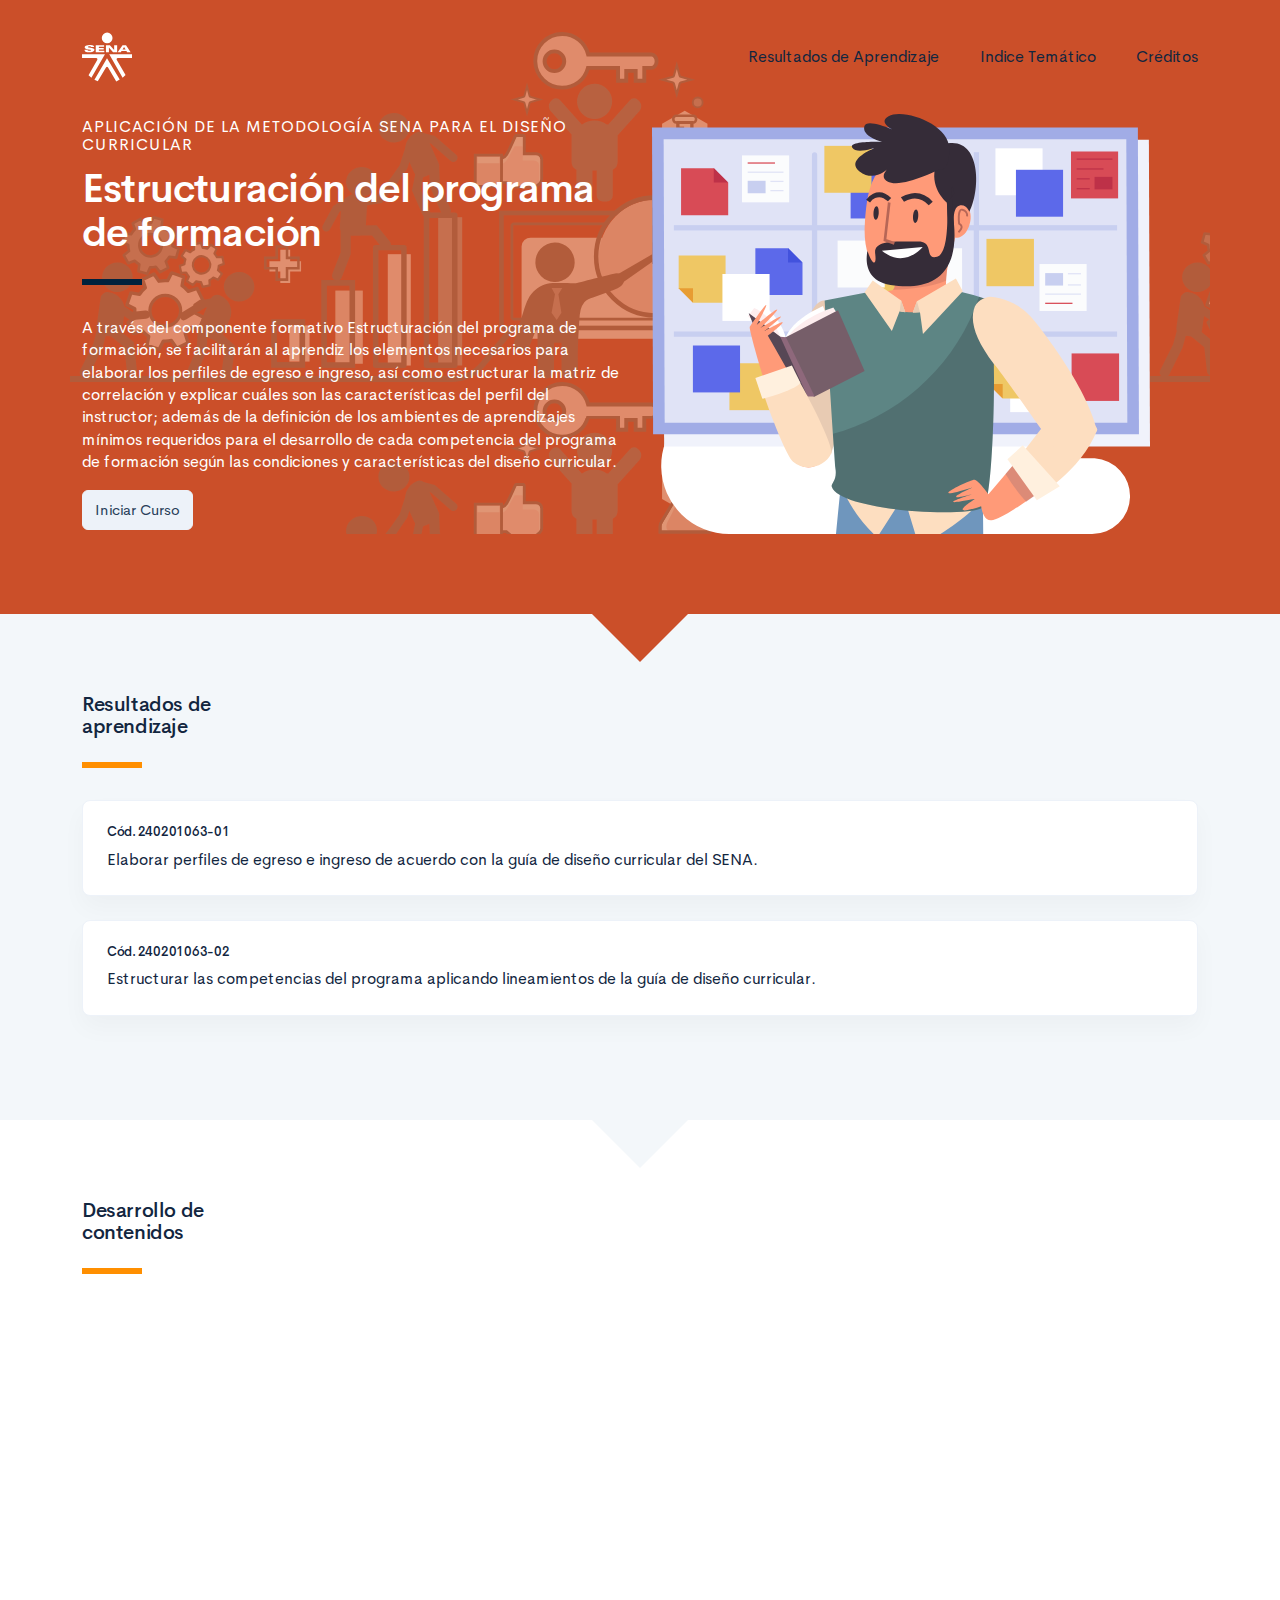
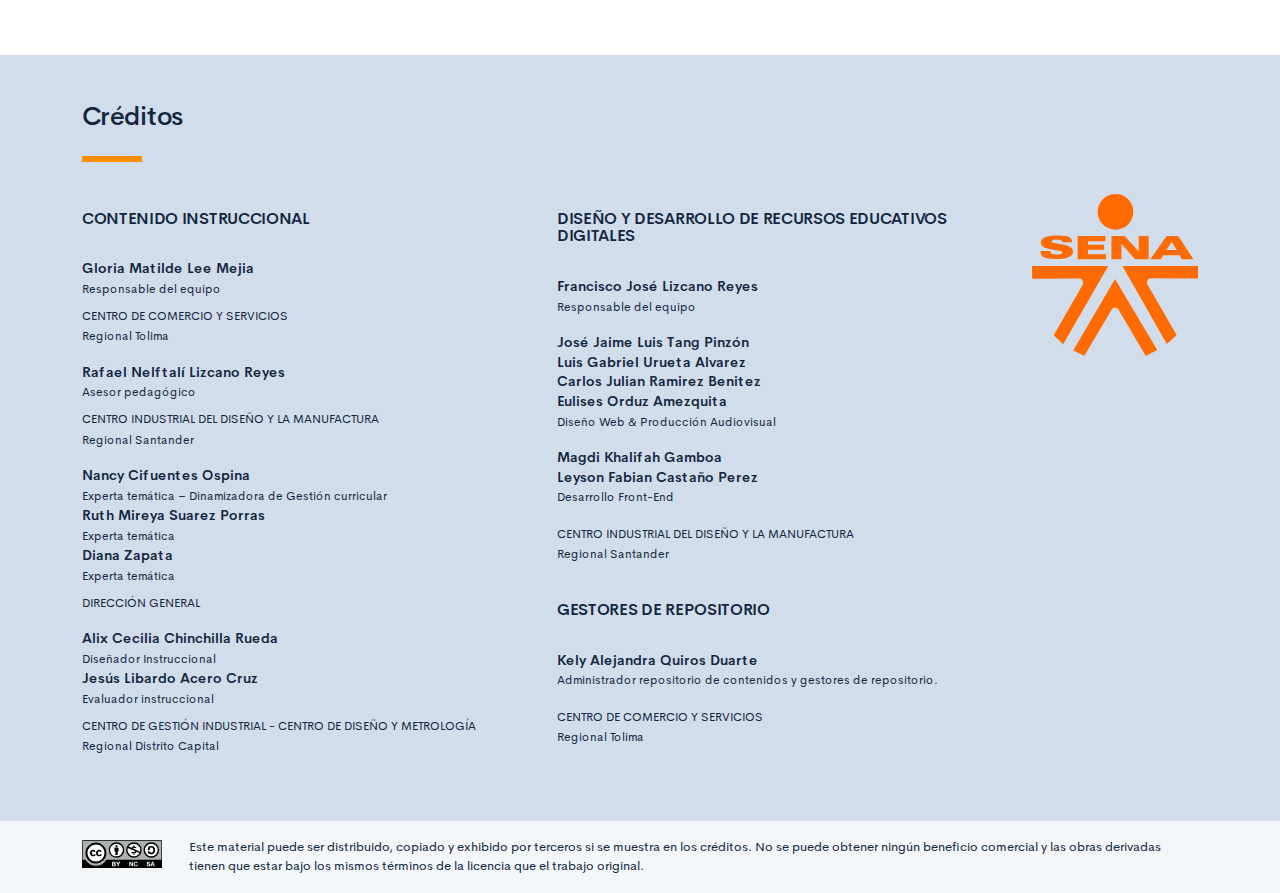
==== public/index.html @ 8bc4af2d "Carga de contenido" ====
<!DOCTYPE html>
<html lang="es">
    <head>
        <meta charset="UTF-8">
        <meta name="viewport" content="width=device-width, user-scalable=no, initial-scale=1.0, maximum-scale=1.0, minimum-scale=1.0">
        <title>Estructuración del programa de formación</title>
        <meta meta name="description" content="A través del componente formativo Estructuración del programa de formación, se facilitarán al aprendiz los elementos necesarios para elaborar los perfiles de egreso e ingreso, así como estructurar la matriz de correlación y explicar cuáles son las características del perfil del instructor; además de la definición de  los ambientes de aprendizajes mínimos requeridos para el desarrollo de cada competencia del programa de formación según las condiciones y características del diseño curricular.">
        <link rel="icon" type="image/svg+xml" href="assets/images/logos/senaLogo.svg">
        <link rel="stylesheet" href="assets/fonts/feather/feather.css">
        <link rel="stylesheet" href="assets/fonts/fontawesome/css/font-awesome.css">
        <link href="assets/css/fancybox.css" rel="stylesheet">
        <link href="assets/css/animate.css" rel="stylesheet">
        <link rel="stylesheet" href="assets/css/main.css">
    </head>
    <body class="page-header-textura theme-dark" id="page-home">
        <header class="curso-presentacion page-header" id="CursoPresentacion">
            <div class="container">
                <div class="curso-topbar"><a class="curso-topbar__logo"><svg xmlns="http://www.w3.org/2000/svg" width="168.273" height="164.177" viewBox="0 0 168.273 164.177">
                            <path id="SENA_LOGO" data-name="SENA LOGO" d="M85.349,1a18.09,18.09,0,1,0,18.09,18.09h0A18.1,18.1,0,0,0,85.349,1ZM25.617,42.983a33.722,33.722,0,0,0-9.386,1.024,11.156,11.156,0,0,0-5.12,2.56A5.346,5.346,0,0,0,10.086,52.2c.683,1.707,2.56,2.9,4.608,3.584,4.437,1.536,9.386,1.877,13.994,2.731a5.1,5.1,0,0,1,2.389,1.024,1.369,1.369,0,0,1-.683,2.048,9.146,9.146,0,0,1-5.291.683A8.354,8.354,0,0,1,20.5,61.244a1.962,1.962,0,0,1-.853-2.389H9.233A7.663,7.663,0,0,0,10.6,63.463a7.59,7.59,0,0,0,4.267,2.389A28.541,28.541,0,0,0,23.4,66.876,52.426,52.426,0,0,0,35,66.023a11.043,11.043,0,0,0,5.8-2.9,5.358,5.358,0,0,0-1.365-8.533,21.267,21.267,0,0,0-5.8-2.048c-3.072-.683-5.973-1.024-9.045-1.536a9.114,9.114,0,0,1-3.072-.853,1.226,1.226,0,0,1,0-2.219,9.369,9.369,0,0,1,4.437-.683,10.554,10.554,0,0,1,4.608.853A1.877,1.877,0,0,1,31.59,49.81h9.9a5.669,5.669,0,0,0-1.195-3.584A8.875,8.875,0,0,0,35.515,43.5c-3.584-.341-6.827-.512-9.9-.512Zm21.333.683V67.217H75.792V62.1H57.531V57.489H73.744V52.54H57.531V48.786H75.109v-5.12Zm47.615,0H81.253V67.217H91.322V51.346l13.824,15.872h13.824V43.666H108.9v15.7Zm42.495,0L120.676,67.217h10.581l2.56-4.267H150.2l2.389,4.267h11.776l-15.53-23.551ZM142.35,49.3l5.12,8.533h-10.41ZM.7,74.044l.171,12.8L49,86.673c2.389.512,3.925,2.048,3.413,5.8l-29.7,51.711,9.557,9.045L78.01,74.044Zm91.646,0L137.4,152.89l9.9-8.874L117.433,92.3c-.512-3.584.853-5.291,3.413-5.8l48.127.171V74.044ZM84.837,87.185,42.512,159.546l11.264,5.461,28.159-47.615a4.283,4.283,0,0,1,2.9-1.195,4.681,4.681,0,0,1,3.072,1.195l28.159,47.786,11.605-5.973Z" transform="translate(-0.7 -1)" fill="#ffffff" />
                        </svg>
                    </a><a class="curso-topbar__menubar collapsed btn-menu-responsive" data-toggle="collapse" href="#curso-topbar__nav" aria-expanded="false"><span></span><span></span><span></span></a>
                    <nav class="curso-topbar__nav collapse show" id="curso-topbar__nav">
                        <ul class="curso-topbar__list">
                            <li class="curso-topbar__item"><a class="curso-topbar__link" href="#ResultadosAprendizaje"><span>Resultados de Aprendizaje</span></a></li>
                            <li class="curso-topbar__item"><a class="curso-topbar__link" href="#IndiceTematico"><span>Indice Temático</span></a></li>
                            <li class="curso-topbar__item"><a class="curso-topbar__link" href="#Creditos"><span>Créditos</span></a></li>
                        </ul>
                    </nav>
                </div>
                <div class="curso-portada">
                    <div class="row align-items-center">
                        <div class="col-12 col-lg-6">
                            <h3 class="curso-subtitulo">APLICACIÓN DE LA METODOLOGÍA SENA PARA EL DISEÑO CURRICULAR</h3>
                            <h1 class="curso-titulo">Estructuración del programa de formación</h1>
                            <div class="brand-line-primary brand-line-primary--black"></div>
                            <p class="curso-descripcion">A través del componente formativo Estructuración del programa de formación, se facilitarán al aprendiz los elementos necesarios para elaborar los perfiles de egreso e ingreso, así como estructurar la matriz de correlación y explicar cuáles son las características del perfil del instructor; además de la definición de los ambientes de aprendizajes mínimos requeridos para el desarrollo de cada competencia del programa de formación según las condiciones y características del diseño curricular.</p><a class="curso-btn-iniciar btn btn-light" href="main.html"><span>Iniciar Curso</span></a>
                        </div>
                        <div class="col-12 col-lg-6">
                            <div class="d-none d-lg-block"><img src="assets/images/header/header_media.svg"></div>
                        </div>
                    </div>
                </div>
            </div>
        </header>
        <section class="curso-resultados section bg-base-light" id="ResultadosAprendizaje">
            <div class="container">
                <h2> Resultados de <br>aprendizaje</h2>
                <div class="brand-line-primary"></div>
                <div class="card resultado-item">
                    <div class="card-body">
                        <h5>Cód. 240201063-01</h5>
                        <p class="mb-0">Elaborar perfiles de egreso e ingreso de acuerdo con la guía de diseño curricular del SENA.</p>
                    </div>
                </div>
                <div class="card resultado-item">
                    <div class="card-body">
                        <h5>Cód. 240201063-02</h5>
                        <p class="mb-0">Estructurar las competencias del programa aplicando lineamientos de la guía de diseño curricular.</p>
                    </div>
                </div>
            </div>
        </section>
        <section class="curso-indice-tematico section" id="IndiceTematico">
            <div class="container">
                <h2>Desarrollo de <br>contenidos</h2>
                <div class="brand-line-primary"></div>
                <div class="row justify-content-center">
                    <div class="col-12 col-sm-10">
                        <div class="card wow flipInX" data-wow-delay=".4s">
                            <div class="card-body">
                                <ul class="list-group list-group-flush list my-n3 nav-temas">
                                    <li class="list-group-item nav-tema-item">
                                        <div class="row align-items-center">
                                            <div class="col-auto">
                                                <div class="avatar avatar-sm"><span class="nav-tema-item__icon avatar-title font-size-lg bg-secondary-soft rounded-circle text-primary font-weight-bold">1</span></div>
                                            </div>
                                            <div class="col ml-n2"><span class="nav-tema-item__titulo"> <a href="main.html#page/perfiles/">Perfiles</a></span></div>
                                            <div class="col-auto"> <a class="btn btn-light nav-tema-item__btn" href="main.html#page/perfiles/">Ver más</a></div>
                                        </div>
                                    </li>
                                    <li class="list-group-item nav-tema-item">
                                        <div class="row align-items-center">
                                            <div class="col-auto">
                                                <div class="avatar avatar-sm"><span class="nav-tema-item__icon avatar-title font-size-lg bg-secondary-soft rounded-circle text-primary font-weight-bold">2</span></div>
                                            </div>
                                            <div class="col ml-n2"><span class="nav-tema-item__titulo"> <a href="main.html#page/matriz-correlacion/">Matriz de correlación</a></span></div>
                                            <div class="col-auto"> <a class="btn btn-light nav-tema-item__btn" href="main.html#page/matriz-correlacion/">Ver más</a></div>
                                        </div>
                                    </li>
                                    <li class="list-group-item nav-tema-item">
                                        <div class="row align-items-center">
                                            <div class="col-auto">
                                                <div class="avatar avatar-sm"><span class="nav-tema-item__icon avatar-title font-size-lg bg-secondary-soft rounded-circle text-primary font-weight-bold">3</span></div>
                                            </div>
                                            <div class="col ml-n2"><span class="nav-tema-item__titulo"> <a href="main.html#page/perfil-instructor-ambientes/">Perfil del instructor y ambientes de formación</a></span></div>
                                            <div class="col-auto"> <a class="btn btn-light nav-tema-item__btn" href="main.html#page/perfil-instructor-ambientes/">Ver más</a></div>
                                        </div>
                                    </li>
                                </ul>
                            </div>
                        </div>
                    </div>
                </div>
            </div>
        </section>
        <footer class="footer" id="Creditos">
            <div class="container">
                <h1>Créditos </h1>
                <div class="brand-line-primary"></div>
                <div class="row">
                    <div class="col-12 col-md-5">
                        <h3 class="footer-subtitulo">Contenido Instruccional</h3>
                        <p class="footer-texto mb-2"><strong>Gloria Matilde Lee Mejia </strong><br /> <span class="text-small">Responsable del equipo</span></p>
                        <p class="footer-texto"><span class="text-small text-uppercase">Centro de Comercio y Servicios</span><br /><span class="text-small">Regional Tolima</span></p>
                        <p class="footer-texto mb-2"><strong>Rafael Nelftalí Lizcano Reyes</strong><br /> <span class="text-small">Asesor pedagógico<br /></span></p>
                        <p class="footer-texto"><span class="text-small text-uppercase">CENTRO INDUSTRIAL DEL DISEÑO Y LA MANUFACTURA </span><br /><span class="text-small">Regional Santander </span></p>
                        <p class="footer-texto mb-2"><strong>Nancy Cifuentes Ospina</strong><br /> <span class="text-small">Experta temática – Dinamizadora de Gestión curricular<br /></span><strong>Ruth Mireya Suarez Porras</strong><br /><span class="text-small">Experta temática<br /></span><strong>Diana Zapata</strong><br /> <span class="text-small">Experta temática<br /></span></p>
                        <p class="footer-texto"><span class="text-small text-uppercase">Dirección general</span></p>
                        <p class="footer-texto mb-2"><strong>Alix Cecilia Chinchilla Rueda</strong><br /> <span class="text-small">Diseñador Instruccional<br /></span><strong>Jesús Libardo Acero Cruz</strong><br /><span class="text-small">Evaluador instruccional<br /></span></p>
                        <p class="footer-texto"><span class="text-small text-uppercase">Centro de Gestión Industrial - Centro de Diseño y Metrología</span><br /><span class="text-small">Regional Distrito Capital</span></p>
                    </div>
                    <div class="col-12 col-md-5">
                        <h3 class="footer-subtitulo">Diseño y desarrollo de recursos educativos digitales</h3>
                        <p class="footer-texto"><strong>Francisco José Lizcano Reyes </strong><br /> <span class="text-small">Responsable del equipo<br /></span></p>
                        <p class="footer-texto"><strong>José Jaime Luis Tang Pinzón</strong><br />
                            <strong>Luis Gabriel Urueta Alvarez </strong><br />
                            <strong>Carlos Julian Ramirez Benitez</strong><br />
                            <strong>Eulises Orduz Amezquita</strong><br /> <span class="text-small">Diseño Web & Producción Audiovisual<br /></span></p>
                        <p class="footer-texto"><strong>Magdi Khalifah Gamboa</strong><br />
                            <strong>Leyson Fabian Castaño Perez</strong><br /> <span class="text-small">Desarrollo Front-End<br /></span></p>
                        <p class="footer-texto"><span class="text-small text-uppercase">CENTRO INDUSTRIAL DEL DISEÑO Y LA MANUFACTURA </span><br /><span class="text-small">Regional Santander </span></p>
                        <h3 class="footer-subtitulo mt-5">Gestores de repositorio</h3>
                        <p class="footer-texto"><strong>Kely Alejandra Quiros Duarte </strong><br /> <span class="text-small">Administrador repositorio de contenidos y gestores de repositorio.<br /></span></p>
                        <p class="footer-texto"><span class="text-small text-uppercase">Centro de comercio y servicios </span><br /><span class="text-small">Regional Tolima</span></p>
                    </div>
                    <div class="col-12 col-md-2">
                        <div class="d-flex flex-column justify-content-center"><img src="assets/images/logos/senaLogo.svg" /></div>
                    </div>
                </div>
            </div>
        </footer>
        <section id="cc">
            <div class="container">
                <div class="d-flex flex-column flex-sm-row"><span class="pr-3"><i class="icon cc"></i></span><span>Este material puede ser distribuido, copiado y exhibido por terceros si se muestra en los créditos. No se puede obtener ningún beneficio comercial y las obras derivadas tienen que estar bajo los mismos términos de la licencia que el trabajo original.</span></div>
            </div>
        </section>
        <script src="assets/js/vendor.js"></script>
        <script src="assets/js/global.js"> </script>
        <script src="assets/js/pages.js"></script>
    </body>
</html>
---- public/assets/fonts/feather/feather.css ----
@font-face {
  font-family: 'Feather';
  src:
    url('fonts/Feather.ttf?sdxovp') format('truetype'),
    url('fonts/Feather.woff?sdxovp') format('woff'),
    url('fonts/Feather.svg?sdxovp#Feather') format('svg');
  font-weight: normal;
  font-style: normal;
}

.fe {
  /* use !important to prevent issues with browser extensions that change fonts */
  font-family: 'Feather' !important;
  speak: none;
  font-style: normal;
  font-weight: normal;
  font-variant: normal;
  text-transform: none;
  line-height: 1;

  /* Better Font Rendering =========== */
  -webkit-font-smoothing: antialiased;
  -moz-osx-font-smoothing: grayscale;
}

.fe-activity:before {
  content: "\e900";
}
.fe-airplay:before {
  content: "\e901";
}
.fe-alert-circle:before {
  content: "\e902";
}
.fe-alert-octagon:before {
  content: "\e903";
}
.fe-alert-triangle:before {
  content: "\e904";
}
.fe-align-center:before {
  content: "\e905";
}
.fe-align-justify:before {
  content: "\e906";
}
.fe-align-left:before {
  content: "\e907";
}
.fe-align-right:before {
  content: "\e908";
}
.fe-anchor:before {
  content: "\e909";
}
.fe-aperture:before {
  content: "\e90a";
}
.fe-archive:before {
  content: "\e90b";
}
.fe-arrow-down:before {
  content: "\e90c";
}
.fe-arrow-down-circle:before {
  content: "\e90d";
}
.fe-arrow-down-left:before {
  content: "\e90e";
}
.fe-arrow-down-right:before {
  content: "\e90f";
}
.fe-arrow-left:before {
  content: "\e910";
}
.fe-arrow-left-circle:before {
  content: "\e911";
}
.fe-arrow-right:before {
  content: "\e912";
}
.fe-arrow-right-circle:before {
  content: "\e913";
}
.fe-arrow-up:before {
  content: "\e914";
}
.fe-arrow-up-circle:before {
  content: "\e915";
}
.fe-arrow-up-left:before {
  content: "\e916";
}
.fe-arrow-up-right:before {
  content: "\e917";
}
.fe-at-sign:before {
  content: "\e918";
}
.fe-award:before {
  content: "\e919";
}
.fe-bar-chart:before {
  content: "\e91a";
}
.fe-bar-chart-2:before {
  content: "\e91b";
}
.fe-battery:before {
  content: "\e91c";
}
.fe-battery-charging:before {
  content: "\e91d";
}
.fe-bell:before {
  content: "\e91e";
}
.fe-bell-off:before {
  content: "\e91f";
}
.fe-bluetooth:before {
  content: "\e920";
}
.fe-bold:before {
  content: "\e921";
}
.fe-book:before {
  content: "\e922";
}
.fe-book-open:before {
  content: "\e923";
}
.fe-bookmark:before {
  content: "\e924";
}
.fe-box:before {
  content: "\e925";
}
.fe-briefcase:before {
  content: "\e926";
}
.fe-calendar:before {
  content: "\e927";
}
.fe-camera:before {
  content: "\e928";
}
.fe-camera-off:before {
  content: "\e929";
}
.fe-cast:before {
  content: "\e92a";
}
.fe-check:before {
  content: "\e92b";
}
.fe-check-circle:before {
  content: "\e92c";
}
.fe-check-square:before {
  content: "\e92d";
}
.fe-chevron-down:before {
  content: "\e92e";
}
.fe-chevron-left:before {
  content: "\e92f";
}
.fe-chevron-right:before {
  content: "\e930";
}
.fe-chevron-up:before {
  content: "\e931";
}
.fe-chevrons-down:before {
  content: "\e932";
}
.fe-chevrons-left:before {
  content: "\e933";
}
.fe-chevrons-right:before {
  content: "\e934";
}
.fe-chevrons-up:before {
  content: "\e935";
}
.fe-chrome:before {
  content: "\e936";
}
.fe-circle:before {
  content: "\e937";
}
.fe-clipboard:before {
  content: "\e938";
}
.fe-clock:before {
  content: "\e939";
}
.fe-cloud:before {
  content: "\e93a";
}
.fe-cloud-drizzle:before {
  content: "\e93b";
}
.fe-cloud-lightning:before {
  content: "\e93c";
}
.fe-cloud-off:before {
  content: "\e93d";
}
.fe-cloud-rain:before {
  content: "\e93e";
}
.fe-cloud-snow:before {
  content: "\e93f";
}
.fe-code:before {
  content: "\e940";
}
.fe-codepen:before {
  content: "\e941";
}
.fe-command:before {
  content: "\e942";
}
.fe-compass:before {
  content: "\e943";
}
.fe-copy:before {
  content: "\e944";
}
.fe-corner-down-left:before {
  content: "\e945";
}
.fe-corner-down-right:before {
  content: "\e946";
}
.fe-corner-left-down:before {
  content: "\e947";
}
.fe-corner-left-up:before {
  content: "\e948";
}
.fe-corner-right-down:before {
  content: "\e949";
}
.fe-corner-right-up:before {
  content: "\e94a";
}
.fe-corner-up-left:before {
  content: "\e94b";
}
.fe-corner-up-right:before {
  content: "\e94c";
}
.fe-cpu:before {
  content: "\e94d";
}
.fe-credit-card:before {
  content: "\e94e";
}
.fe-crop:before {
  content: "\e94f";
}
.fe-crosshair:before {
  content: "\e950";
}
.fe-database:before {
  content: "\e951";
}
.fe-delete:before {
  content: "\e952";
}
.fe-disc:before {
  content: "\e953";
}
.fe-dollar-sign:before {
  content: "\e954";
}
.fe-download:before {
  content: "\e955";
}
.fe-download-cloud:before {
  content: "\e956";
}
.fe-droplet:before {
  content: "\e957";
}
.fe-edit:before {
  content: "\e958";
}
.fe-edit-2:before {
  content: "\e959";
}
.fe-edit-3:before {
  content: "\e95a";
}
.fe-external-link:before {
  content: "\e95b";
}
.fe-eye:before {
  content: "\e95c";
}
.fe-eye-off:before {
  content: "\e95d";
}
.fe-facebook:before {
  content: "\e95e";
}
.fe-fast-forward:before {
  content: "\e95f";
}
.fe-feather:before {
  content: "\e960";
}
.fe-file:before {
  content: "\e961";
}
.fe-file-minus:before {
  content: "\e962";
}
.fe-file-plus:before {
  content: "\e963";
}
.fe-file-text:before {
  content: "\e964";
}
.fe-film:before {
  content: "\e965";
}
.fe-filter:before {
  content: "\e966";
}
.fe-flag:before {
  content: "\e967";
}
.fe-folder:before {
  content: "\e968";
}
.fe-folder-minus:before {
  content: "\e969";
}
.fe-folder-plus:before {
  content: "\e96a";
}
.fe-gift:before {
  content: "\e96b";
}
.fe-git-branch:before {
  content: "\e96c";
}
.fe-git-commit:before {
  content: "\e96d";
}
.fe-git-merge:before {
  content: "\e96e";
}
.fe-git-pull-request:before {
  content: "\e96f";
}
.fe-github:before {
  content: "\e970";
}
.fe-gitlab:before {
  content: "\e971";
}
.fe-globe:before {
  content: "\e972";
}
.fe-grid:before {
  content: "\e973";
}
.fe-hard-drive:before {
  content: "\e974";
}
.fe-hash:before {
  content: "\e975";
}
.fe-headphones:before {
  content: "\e976";
}
.fe-heart:before {
  content: "\e977";
}
.fe-help-circle:before {
  content: "\e978";
}
.fe-home:before {
  content: "\e979";
}
.fe-image:before {
  content: "\e97a";
}
.fe-inbox:before {
  content: "\e97b";
}
.fe-info:before {
  content: "\e97c";
}
.fe-instagram:before {
  content: "\e97d";
}
.fe-italic:before {
  content: "\e97e";
}
.fe-layers:before {
  content: "\e97f";
}
.fe-layout:before {
  content: "\e980";
}
.fe-life-buoy:before {
  content: "\e981";
}
.fe-link:before {
  content: "\e982";
}
.fe-link-2:before {
  content: "\e983";
}
.fe-linkedin:before {
  content: "\e984";
}
.fe-list:before {
  content: "\e985";
}
.fe-loader:before {
  content: "\e986";
}
.fe-lock:before {
  content: "\e987";
}
.fe-log-in:before {
  content: "\e988";
}
.fe-log-out:before {
  content: "\e989";
}
.fe-mail:before {
  content: "\e98a";
}
.fe-map:before {
  content: "\e98b";
}
.fe-map-pin:before {
  content: "\e98c";
}
.fe-maximize:before {
  content: "\e98d";
}
.fe-maximize-2:before {
  content: "\e98e";
}
.fe-menu:before {
  content: "\e98f";
}
.fe-message-circle:before {
  content: "\e990";
}
.fe-message-square:before {
  content: "\e991";
}
.fe-mic:before {
  content: "\e992";
}
.fe-mic-off:before {
  content: "\e993";
}
.fe-minimize:before {
  content: "\e994";
}
.fe-minimize-2:before {
  content: "\e995";
}
.fe-minus:before {
  content: "\e996";
}
.fe-minus-circle:before {
  content: "\e997";
}
.fe-minus-square:before {
  content: "\e998";
}
.fe-monitor:before {
  content: "\e999";
}
.fe-moon:before {
  content: "\e99a";
}
.fe-more-horizontal:before {
  content: "\e99b";
}
.fe-more-vertical:before {
  content: "\e99c";
}
.fe-move:before {
  content: "\e99d";
}
.fe-music:before {
  content: "\e99e";
}
.fe-navigation:before {
  content: "\e99f";
}
.fe-navigation-2:before {
  content: "\e9a0";
}
.fe-octagon:before {
  content: "\e9a1";
}
.fe-package:before {
  content: "\e9a2";
}
.fe-paperclip:before {
  content: "\e9a3";
}
.fe-pause:before {
  content: "\e9a4";
}
.fe-pause-circle:before {
  content: "\e9a5";
}
.fe-percent:before {
  content: "\e9a6";
}
.fe-phone:before {
  content: "\e9a7";
}
.fe-phone-call:before {
  content: "\e9a8";
}
.fe-phone-forwarded:before {
  content: "\e9a9";
}
.fe-phone-incoming:before {
  content: "\e9aa";
}
.fe-phone-missed:before {
  content: "\e9ab";
}
.fe-phone-off:before {
  content: "\e9ac";
}
.fe-phone-outgoing:before {
  content: "\e9ad";
}
.fe-pie-chart:before {
  content: "\e9ae";
}
.fe-play:before {
  content: "\e9af";
}
.fe-play-circle:before {
  content: "\e9b0";
}
.fe-plus:before {
  content: "\e9b1";
}
.fe-plus-circle:before {
  content: "\e9b2";
}
.fe-plus-square:before {
  content: "\e9b3";
}
.fe-pocket:before {
  content: "\e9b4";
}
.fe-power:before {
  content: "\e9b5";
}
.fe-printer:before {
  content: "\e9b6";
}
.fe-radio:before {
  content: "\e9b7";
}
.fe-refresh-ccw:before {
  content: "\e9b8";
}
.fe-refresh-cw:before {
  content: "\e9b9";
}
.fe-repeat:before {
  content: "\e9ba";
}
.fe-rewind:before {
  content: "\e9bb";
}
.fe-rotate-ccw:before {
  content: "\e9bc";
}
.fe-rotate-cw:before {
  content: "\e9bd";
}
.fe-rss:before {
  content: "\e9be";
}
.fe-save:before {
  content: "\e9bf";
}
.fe-scissors:before {
  content: "\e9c0";
}
.fe-search:before {
  content: "\e9c1";
}
.fe-send:before {
  content: "\e9c2";
}
.fe-server:before {
  content: "\e9c3";
}
.fe-settings:before {
  content: "\e9c4";
}
.fe-share:before {
  content: "\e9c5";
}
.fe-share-2:before {
  content: "\e9c6";
}
.fe-shield:before {
  content: "\e9c7";
}
.fe-shield-off:before {
  content: "\e9c8";
}
.fe-shopping-bag:before {
  content: "\e9c9";
}
.fe-shopping-cart:before {
  content: "\e9ca";
}
.fe-shuffle:before {
  content: "\e9cb";
}
.fe-sidebar:before {
  content: "\e9cc";
}
.fe-skip-back:before {
  content: "\e9cd";
}
.fe-skip-forward:before {
  content: "\e9ce";
}
.fe-slack:before {
  content: "\e9cf";
}
.fe-slash:before {
  content: "\e9d0";
}
.fe-sliders:before {
  content: "\e9d1";
}
.fe-smartphone:before {
  content: "\e9d2";
}
.fe-speaker:before {
  content: "\e9d3";
}
.fe-square:before {
  content: "\e9d4";
}
.fe-star:before {
  content: "\e9d5";
}
.fe-stop-circle:before {
  content: "\e9d6";
}
.fe-sun:before {
  content: "\e9d7";
}
.fe-sunrise:before {
  content: "\e9d8";
}
.fe-sunset:before {
  content: "\e9d9";
}
.fe-tablet:before {
  content: "\e9da";
}
.fe-tag:before {
  content: "\e9db";
}
.fe-target:before {
  content: "\e9dc";
}
.fe-terminal:before {
  content: "\e9dd";
}
.fe-thermometer:before {
  content: "\e9de";
}
.fe-thumbs-down:before {
  content: "\e9df";
}
.fe-thumbs-up:before {
  content: "\e9e0";
}
.fe-toggle-left:before {
  content: "\e9e1";
}
.fe-toggle-right:before {
  content: "\e9e2";
}
.fe-trash:before {
  content: "\e9e3";
}
.fe-trash-2:before {
  content: "\e9e4";
}
.fe-trending-down:before {
  content: "\e9e5";
}
.fe-trending-up:before {
  content: "\e9e6";
}
.fe-triangle:before {
  content: "\e9e7";
}
.fe-truck:before {
  content: "\e9e8";
}
.fe-tv:before {
  content: "\e9e9";
}
.fe-twitter:before {
  content: "\e9ea";
}
.fe-type:before {
  content: "\e9eb";
}
.fe-umbrella:before {
  content: "\e9ec";
}
.fe-underline:before {
  content: "\e9ed";
}
.fe-unlock:before {
  content: "\e9ee";
}
.fe-upload:before {
  content: "\e9ef";
}
.fe-upload-cloud:before {
  content: "\e9f0";
}
.fe-user:before {
  content: "\e9f1";
}
.fe-user-check:before {
  content: "\e9f2";
}
.fe-user-minus:before {
  content: "\e9f3";
}
.fe-user-plus:before {
  content: "\e9f4";
}
.fe-user-x:before {
  content: "\e9f5";
}
.fe-users:before {
  content: "\e9f6";
}
.fe-video:before {
  content: "\e9f7";
}
.fe-video-off:before {
  content: "\e9f8";
}
.fe-voicemail:before {
  content: "\e9f9";
}
.fe-volume:before {
  content: "\e9fa";
}
.fe-volume-1:before {
  content: "\e9fb";
}
.fe-volume-2:before {
  content: "\e9fc";
}
.fe-volume-x:before {
  content: "\e9fd";
}
.fe-watch:before {
  content: "\e9fe";
}
.fe-wifi:before {
  content: "\e9ff";
}
.fe-wifi-off:before {
  content: "\ea00";
}
.fe-wind:before {
  content: "\ea01";
}
.fe-x:before {
  content: "\ea02";
}
.fe-x-circle:before {
  content: "\ea03";
}
.fe-x-square:before {
  content: "\ea04";
}
.fe-youtube:before {
  content: "\ea05";
}
.fe-zap:before {
  content: "\ea06";
}
.fe-zap-off:before {
  content: "\ea07";
}
.fe-zoom-in:before {
  content: "\ea08";
}
.fe-zoom-out:before {
  content: "\ea09";
}
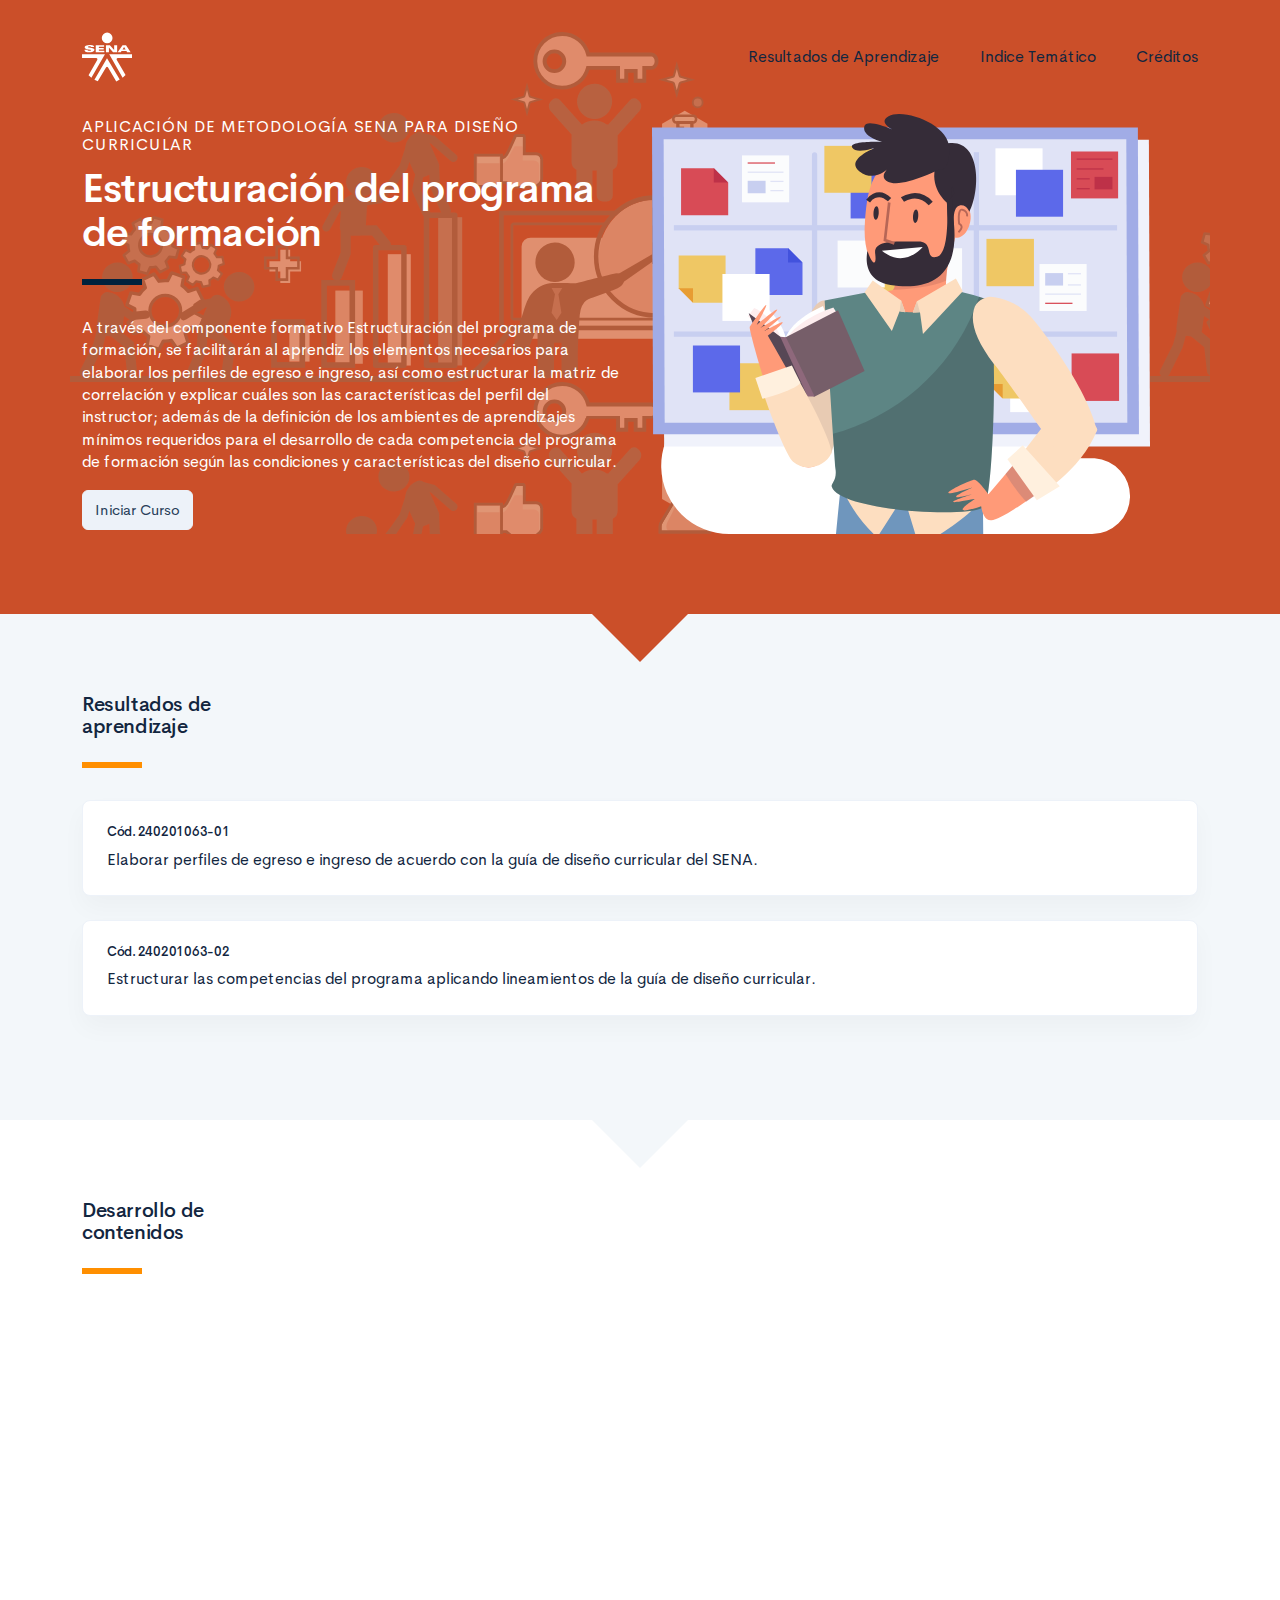
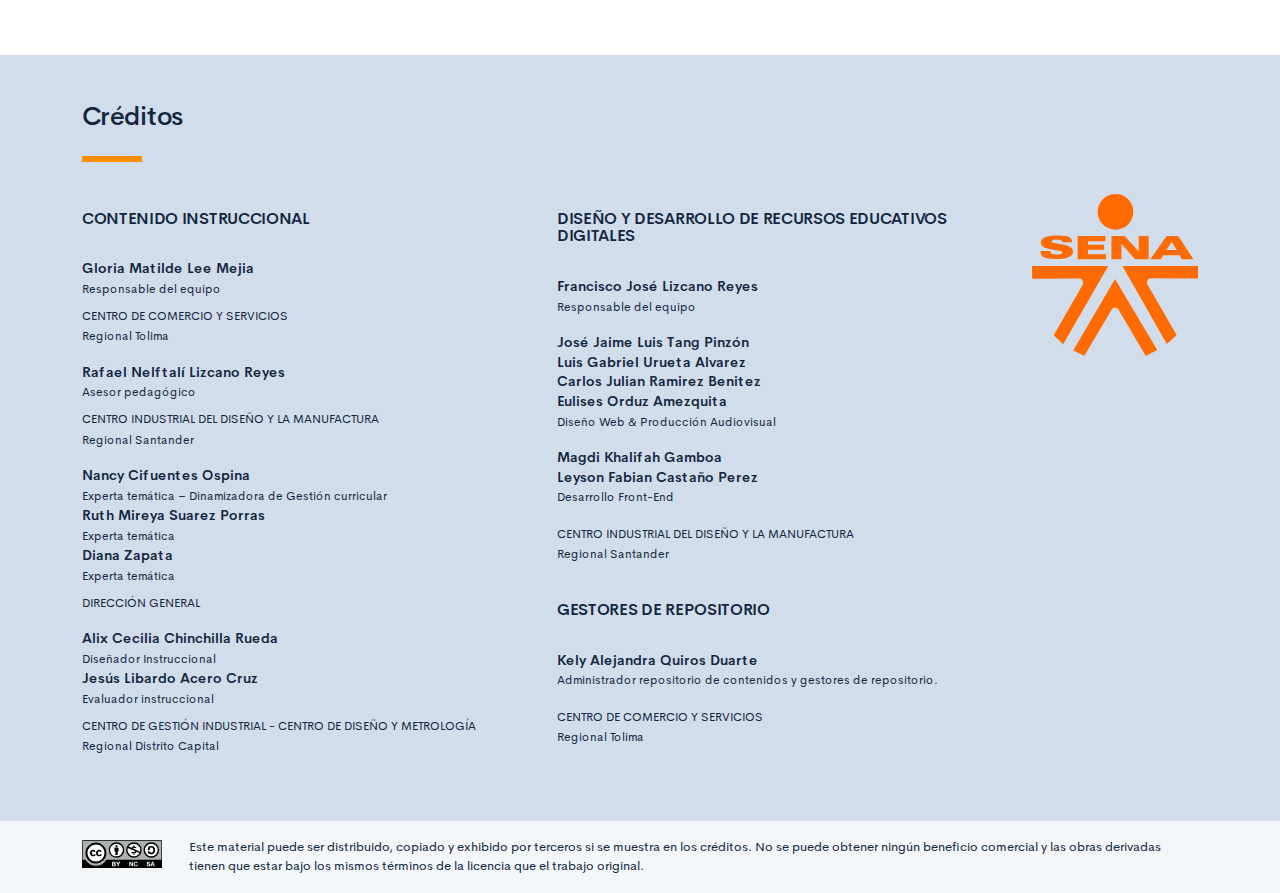
==== commit 1ce17bb7: "Ajuste nombre del programa" ====
--- a/public/index.html
+++ b/public/index.html
@@ -30,7 +30,7 @@
                 <div class="curso-portada">
                     <div class="row align-items-center">
                         <div class="col-12 col-lg-6">
-                            <h3 class="curso-subtitulo">APLICACIÓN DE LA METODOLOGÍA SENA PARA EL DISEÑO CURRICULAR</h3>
+                            <h3 class="curso-subtitulo">APLICACIÓN DE METODOLOGÍA SENA PARA DISEÑO CURRICULAR</h3>
                             <h1 class="curso-titulo">Estructuración del programa de formación</h1>
                             <div class="brand-line-primary brand-line-primary--black"></div>
                             <p class="curso-descripcion">A través del componente formativo Estructuración del programa de formación, se facilitarán al aprendiz los elementos necesarios para elaborar los perfiles de egreso e ingreso, así como estructurar la matriz de correlación y explicar cuáles son las características del perfil del instructor; además de la definición de los ambientes de aprendizajes mínimos requeridos para el desarrollo de cada competencia del programa de formación según las condiciones y características del diseño curricular.</p><a class="curso-btn-iniciar btn btn-light" href="main.html"><span>Iniciar Curso</span></a>
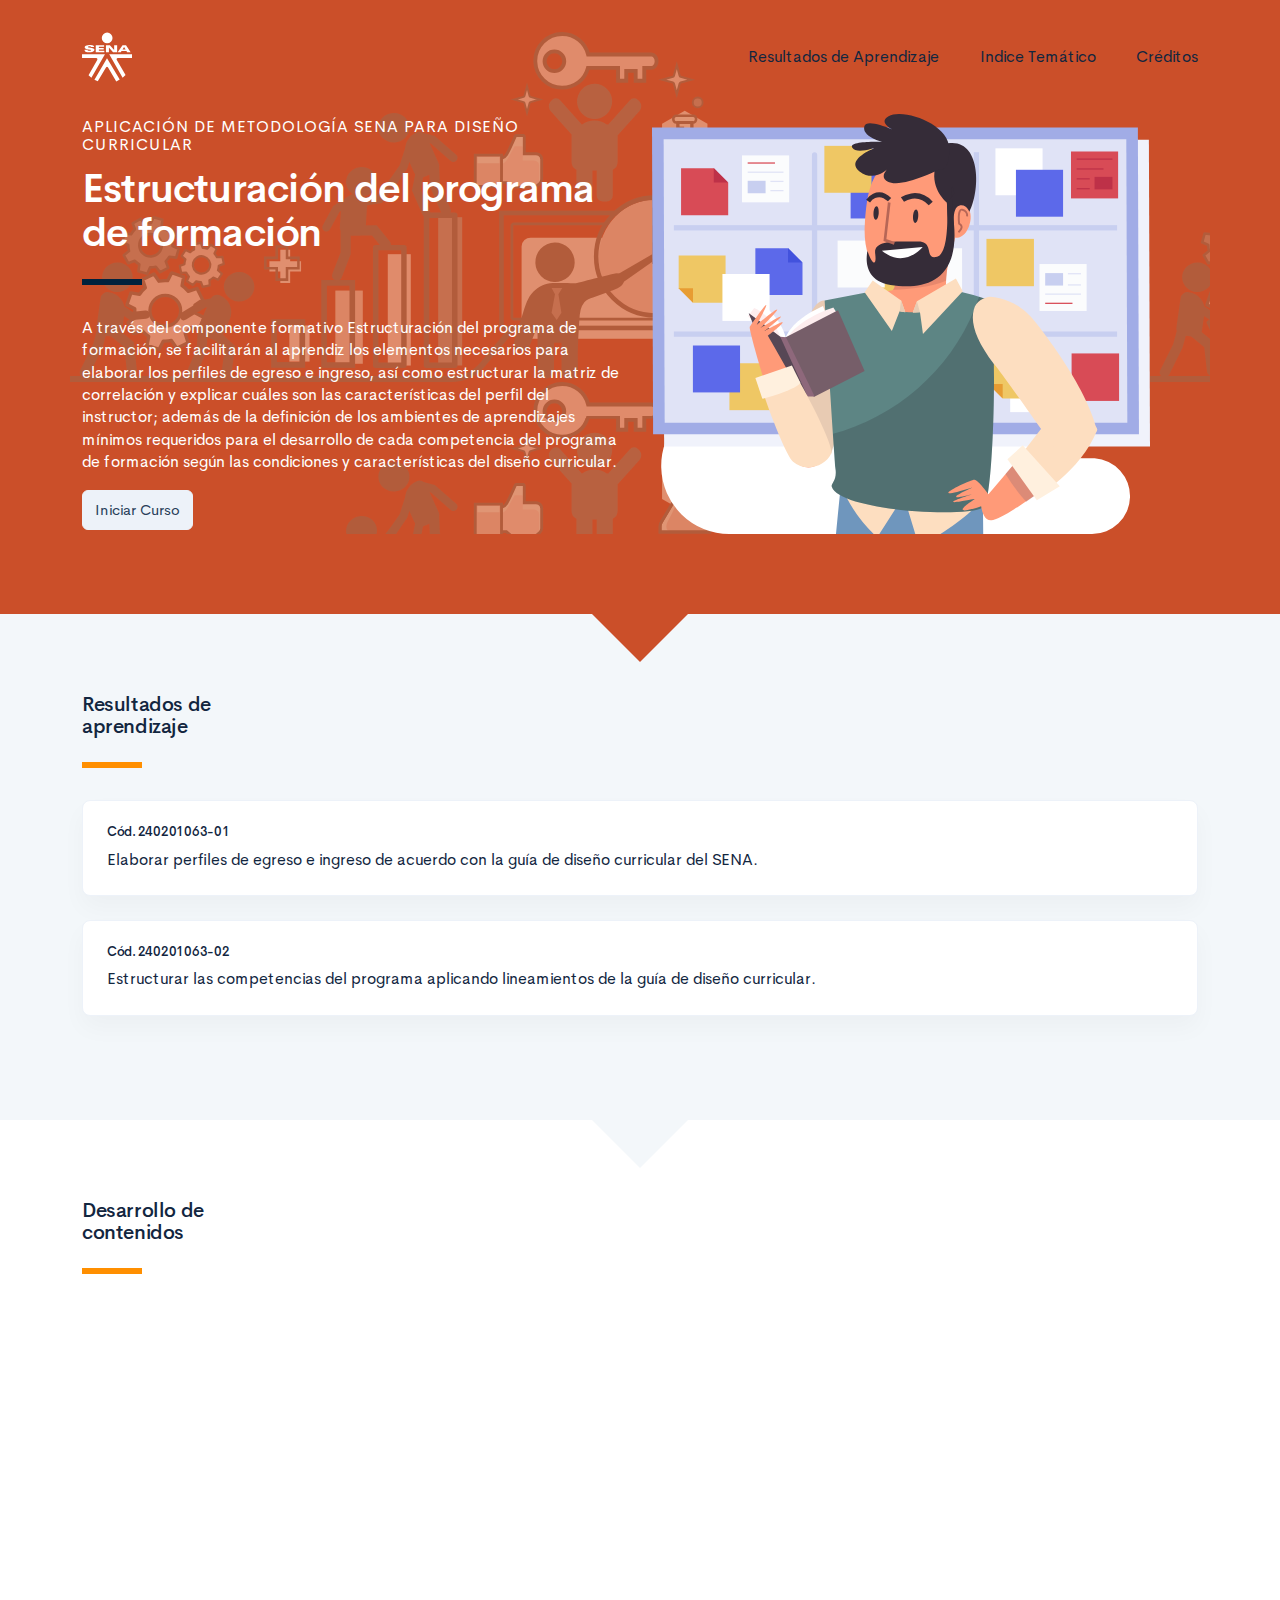
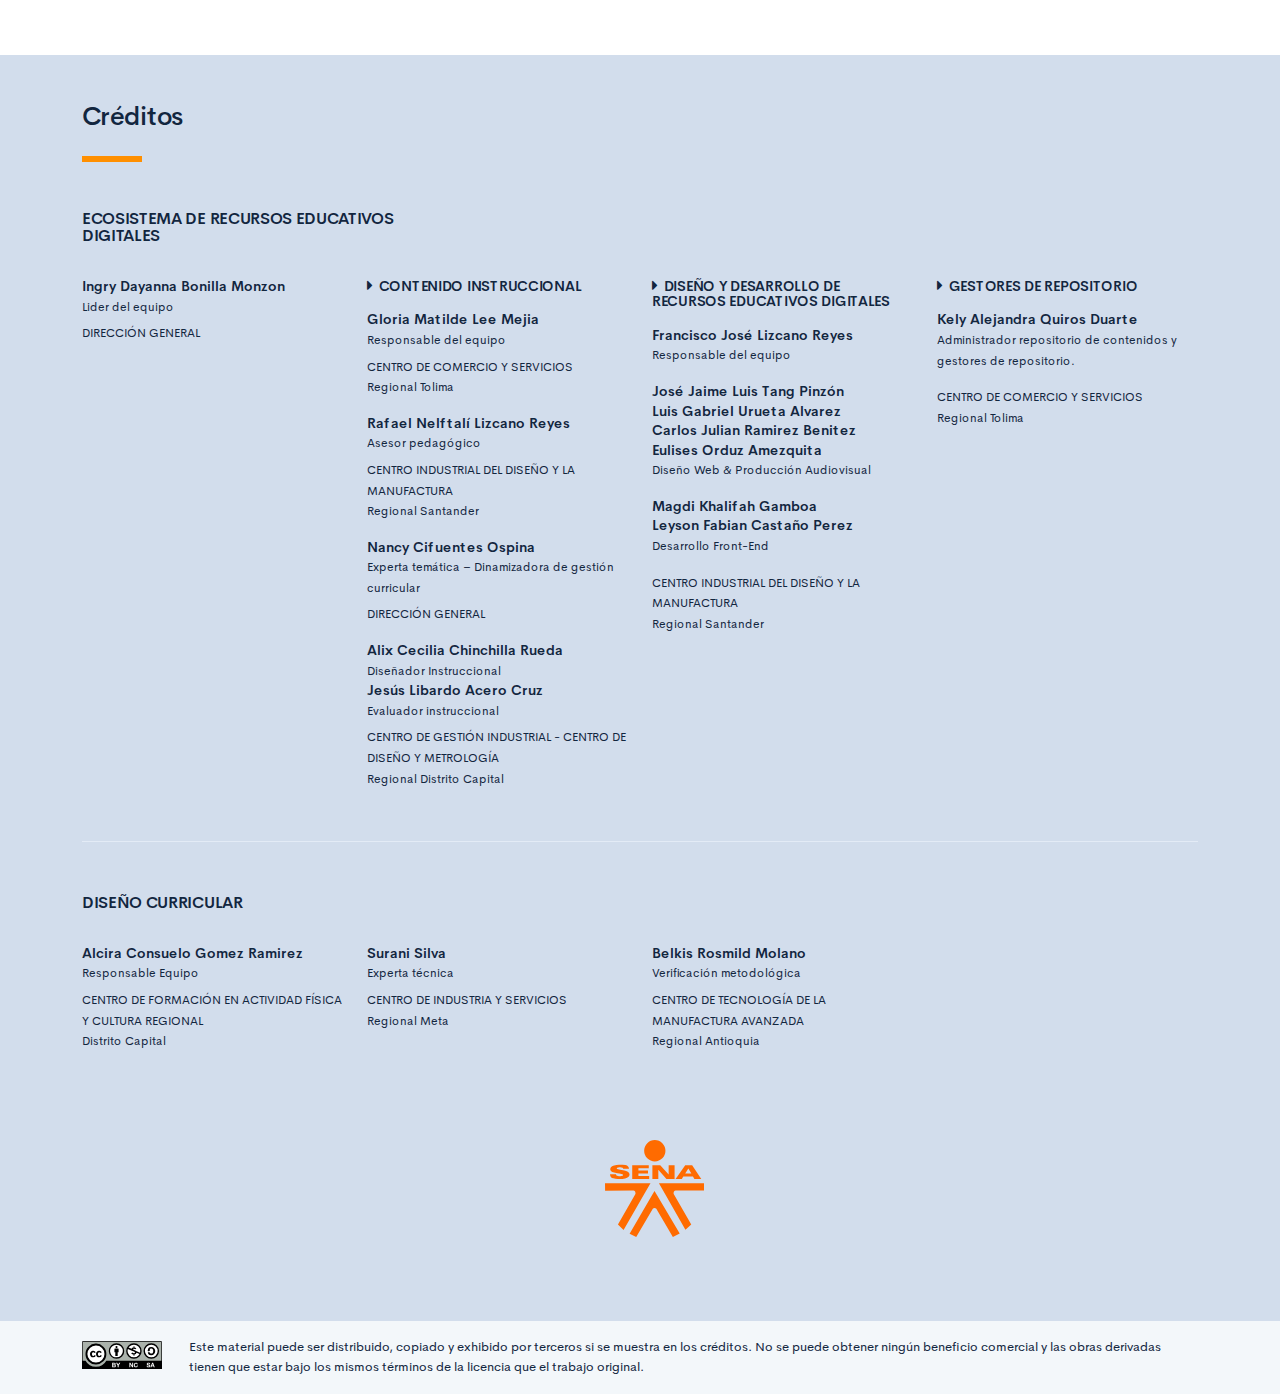
==== commit 4adbaa95: "Ajuste de creditos" ====
--- a/public/index.html
+++ b/public/index.html
@@ -108,19 +108,32 @@
                 <h1>Créditos </h1>
                 <div class="brand-line-primary"></div>
                 <div class="row">
-                    <div class="col-12 col-md-5">
-                        <h3 class="footer-subtitulo">Contenido Instruccional</h3>
+                    <div class="col-12 col-sm-6 col-md-4">
+                        <h3 class="footer-subtitulo">ECOSISTEMA DE RECURSOS EDUCATIVOS DIGITALES </h3>
+                    </div>
+                </div>
+                <div class="row">
+                    <div class="col-12 col-md-3">
+                        <p class="footer-texto mb-2"><strong>Ingry Dayanna Bonilla Monzon</strong><br /> <span class="text-small">Lider del equipo</span></p>
+                        <p class="footer-texto"><span class="text-small text-uppercase">Dirección General</span></p>
+                    </div>
+                    <div class="col-12 col-sm-6 col-md-3">
+                        <h4 class="footer-subtitulo-2 mt-0">
+                            <div class="fa fa-caret-right mr-2"></div>Contenido Instruccional
+                        </h4>
                         <p class="footer-texto mb-2"><strong>Gloria Matilde Lee Mejia </strong><br /> <span class="text-small">Responsable del equipo</span></p>
                         <p class="footer-texto"><span class="text-small text-uppercase">Centro de Comercio y Servicios</span><br /><span class="text-small">Regional Tolima</span></p>
                         <p class="footer-texto mb-2"><strong>Rafael Nelftalí Lizcano Reyes</strong><br /> <span class="text-small">Asesor pedagógico<br /></span></p>
                         <p class="footer-texto"><span class="text-small text-uppercase">CENTRO INDUSTRIAL DEL DISEÑO Y LA MANUFACTURA </span><br /><span class="text-small">Regional Santander </span></p>
-                        <p class="footer-texto mb-2"><strong>Nancy Cifuentes Ospina</strong><br /> <span class="text-small">Experta temática – Dinamizadora de Gestión curricular<br /></span><strong>Ruth Mireya Suarez Porras</strong><br /><span class="text-small">Experta temática<br /></span><strong>Diana Zapata</strong><br /> <span class="text-small">Experta temática<br /></span></p>
+                        <p class="footer-texto mb-2"><strong>Nancy Cifuentes Ospina</strong><br /> <span class="text-small">Experta temática – Dinamizadora de gestión curricular<br /></span></p>
                         <p class="footer-texto"><span class="text-small text-uppercase">Dirección general</span></p>
                         <p class="footer-texto mb-2"><strong>Alix Cecilia Chinchilla Rueda</strong><br /> <span class="text-small">Diseñador Instruccional<br /></span><strong>Jesús Libardo Acero Cruz</strong><br /><span class="text-small">Evaluador instruccional<br /></span></p>
                         <p class="footer-texto"><span class="text-small text-uppercase">Centro de Gestión Industrial - Centro de Diseño y Metrología</span><br /><span class="text-small">Regional Distrito Capital</span></p>
                     </div>
-                    <div class="col-12 col-md-5">
-                        <h3 class="footer-subtitulo">Diseño y desarrollo de recursos educativos digitales</h3>
+                    <div class="col-12 col-sm-6 col-md-3">
+                        <h4 class="footer-subtitulo-2 mt-0">
+                            <div class="fa fa-caret-right mr-2"></div>Diseño y desarrollo de recursos educativos digitales
+                        </h4>
                         <p class="footer-texto"><strong>Francisco José Lizcano Reyes </strong><br /> <span class="text-small">Responsable del equipo<br /></span></p>
                         <p class="footer-texto"><strong>José Jaime Luis Tang Pinzón</strong><br />
                             <strong>Luis Gabriel Urueta Alvarez </strong><br />
@@ -128,14 +141,38 @@
                             <strong>Eulises Orduz Amezquita</strong><br /> <span class="text-small">Diseño Web & Producción Audiovisual<br /></span></p>
                         <p class="footer-texto"><strong>Magdi Khalifah Gamboa</strong><br />
                             <strong>Leyson Fabian Castaño Perez</strong><br /> <span class="text-small">Desarrollo Front-End<br /></span></p>
-                        <p class="footer-texto"><span class="text-small text-uppercase">CENTRO INDUSTRIAL DEL DISEÑO Y LA MANUFACTURA </span><br /><span class="text-small">Regional Santander </span></p>
-                        <h3 class="footer-subtitulo mt-5">Gestores de repositorio</h3>
+                        <p class="footer-texto"><span class="text-small text-uppercase">Centro Industrial del Diseño y la Manufactura </span><br /><span class="text-small">Regional Santander </span></p>
+                    </div>
+                    <div class="col-12 col-sm-6 col-md-3">
+                        <h3 class="footer-subtitulo-2 mt-sm-5 mt-md-0">
+                            <div class="fa fa-caret-right mr-2"></div>Gestores de repositorio
+                        </h3>
                         <p class="footer-texto"><strong>Kely Alejandra Quiros Duarte </strong><br /> <span class="text-small">Administrador repositorio de contenidos y gestores de repositorio.<br /></span></p>
-                        <p class="footer-texto"><span class="text-small text-uppercase">Centro de comercio y servicios </span><br /><span class="text-small">Regional Tolima</span></p>
+                        <p class="footer-texto"><span class="text-small text-uppercase">Centro de comercio y servicios </span><br /><span class="text-small">Regional Tolima </span></p>
                     </div>
-                    <div class="col-12 col-md-2">
-                        <div class="d-flex flex-column justify-content-center"><img src="assets/images/logos/senaLogo.svg" /></div>
+                </div>
+                <hr class="my-5" />
+                <div class="row">
+                    <div class="col-12 col-sm-6 col-md-4">
+                        <h3 class="footer-subtitulo">DISEÑO CURRICULAR</h3>
                     </div>
+                </div>
+                <div class="row">
+                    <div class="col-12 col-sm-6 col-md-3">
+                        <p class="footer-texto mb-2"><strong>Alcira Consuelo Gomez Ramirez</strong><br /> <span class="text-small">Responsable Equipo</span></p>
+                        <p class="footer-texto"><span class="text-small text-uppercase">Centro de formación en actividad física y cultura regional</span><br /><span class="text-small">Distrito Capital</span></p>
+                    </div>
+                    <div class="col-12 col-sm-6 col-md-3">
+                        <p class="footer-texto mb-2"><strong>Surani Silva</strong><br /> <span class="text-small">Experta técnica</span></p>
+                        <p class="footer-texto"><span class="text-small text-uppercase">Centro de Industria y Servicios</span><br /><span class="text-small">Regional Meta</span></p>
+                    </div>
+                    <div class="col-12 col-sm-6 col-md-3">
+                        <p class="footer-texto mb-2"><strong>Belkis Rosmild Molano</strong><br /> <span class="text-small">Verificación metodológica</span></p>
+                        <p class="footer-texto"><span class="text-small text-uppercase">Centro de tecnología de la manufactura avanzada </span><br /><span class="text-small">Regional Antioquia</span></p>
+                    </div>
+                </div>
+                <div class="row justify-content-center my-5 pt-5">
+                    <div class="col-12 col-md-1"><img class="img-fluid" style="max-width:100px;" src="assets/images/logos/senaLogo.svg" /></div>
                 </div>
             </div>
         </footer>
--- a/public/assets/css/main.css
+++ b/public/assets/css/main.css
@@ -3,6 +3,6 @@
  * Copyright 2011-2019 The Bootstrap Authors
  * Copyright 2011-2019 Twitter, Inc.
  * Licensed under MIT (https://github.com/twbs/bootstrap/blob/master/LICENSE)
- */:root{--blue: #2C7BE5;--indigo: #727cf5;--purple: #6b5eae;--pink: #ff679b;--red: #E63757;--orange: #fd7e14;--yellow: #F6C343;--green: #00D97E;--teal: #02a8b5;--cyan: #39afd1;--white: #fff;--gray: #95AAC9;--gray-dark: #3B506C;--primary: #12263F;--secondary: #6E84A3;--success: #00A99A;--info: #39afd1;--warning: #ff8f00;--danger: #E63757;--light: #EDF2F9;--dark: #000;--white: #fff;--breakpoint-xs: 0;--breakpoint-sm: 576px;--breakpoint-md: 768px;--breakpoint-lg: 992px;--breakpoint-xl: 1200px;--font-family-sans-serif: "Cerebri Sans", sans-serif;--font-family-monospace: "Courier New", monospace}*,*::before,*::after{box-sizing:border-box}html{font-family:sans-serif;line-height:1.15;-webkit-text-size-adjust:100%;-webkit-tap-highlight-color:rgba(0,0,0,0)}article,aside,figcaption,figure,footer,header,hgroup,main,nav,section{display:block}body{margin:0;font-family:"Cerebri Sans",sans-serif;font-size:.9375rem;font-weight:400;line-height:1.5;color:#12263F;text-align:left;background-color:#F3F7FA}[tabindex="-1"]:focus:not(:focus-visible){outline:0 !important}hr{box-sizing:content-box;height:0;overflow:visible}h1,h2,h3,h4,h5,h6{margin-top:0;margin-bottom:1.125rem}p{margin-top:0;margin-bottom:1rem}abbr[title],abbr[data-original-title]{text-decoration:underline;text-decoration:underline dotted;cursor:help;border-bottom:0;text-decoration-skip-ink:none}address{margin-bottom:1rem;font-style:normal;line-height:inherit}ol,ul,dl{margin-top:0;margin-bottom:1rem}ol ol,ul ul,ol ul,ul ol{margin-bottom:0}dt{font-weight:600}dd{margin-bottom:.5rem;margin-left:0}blockquote{margin:0 0 1rem}b,strong{font-weight:bolder}small{font-size:80%}sub,sup{position:relative;font-size:75%;line-height:0;vertical-align:baseline}sub{bottom:-.25em}sup{top:-.5em}a{color:#2C7BE5;text-decoration:none;background-color:transparent}a:hover{color:#104082;text-decoration:none}a:not([href]){color:inherit;text-decoration:none}a:not([href]):hover{color:inherit;text-decoration:none}pre,code,kbd,samp{font-family:"Courier New",monospace;font-size:1em}pre{margin-top:0;margin-bottom:1rem;overflow:auto}figure{margin:0 0 1rem}img{vertical-align:middle;border-style:none}svg{overflow:hidden;vertical-align:middle}table{border-collapse:collapse}caption{padding-top:1rem;padding-bottom:1rem;color:#95AAC9;text-align:left;caption-side:bottom}th{text-align:inherit}label{display:inline-block;margin-bottom:.5rem}button{border-radius:0}button:focus{outline:1px dotted;outline:5px auto -webkit-focus-ring-color}input,button,select,optgroup,textarea{margin:0;font-family:inherit;font-size:inherit;line-height:inherit}button,input{overflow:visible}button,select{text-transform:none}select{word-wrap:normal}button,[type="button"],[type="reset"],[type="submit"]{-webkit-appearance:button}button:not(:disabled),[type="button"]:not(:disabled),[type="reset"]:not(:disabled),[type="submit"]:not(:disabled){cursor:pointer}button::-moz-focus-inner,[type="button"]::-moz-focus-inner,[type="reset"]::-moz-focus-inner,[type="submit"]::-moz-focus-inner{padding:0;border-style:none}input[type="radio"],input[type="checkbox"]{box-sizing:border-box;padding:0}input[type="date"],input[type="time"],input[type="datetime-local"],input[type="month"]{-webkit-appearance:listbox}textarea{overflow:auto;resize:vertical}fieldset{min-width:0;padding:0;margin:0;border:0}legend{display:block;width:100%;max-width:100%;padding:0;margin-bottom:.5rem;font-size:1.5rem;line-height:inherit;color:inherit;white-space:normal}progress{vertical-align:baseline}[type="number"]::-webkit-inner-spin-button,[type="number"]::-webkit-outer-spin-button{height:auto}[type="search"]{outline-offset:-2px;-webkit-appearance:none}[type="search"]::-webkit-search-decoration{-webkit-appearance:none}::-webkit-file-upload-button{font:inherit;-webkit-appearance:button}output{display:inline-block}summary{display:list-item;cursor:pointer}template{display:none}[hidden]{display:none !important}h1,h2,h3,h4,h5,h6,.h1,.h2,.h3,.h4,.h5,.h6{margin-bottom:1.125rem;font-weight:500;line-height:1.1}h1,.h1{font-size:1.625rem}h2,.h2{font-size:1.25rem}h3,.h3{font-size:1.0625rem}h4,.h4{font-size:.9375rem}h5,.h5{font-size:.8125rem}h6,.h6{font-size:.625rem}.lead{font-size:1.17188rem;font-weight:300}.display-1{font-size:4rem;font-weight:600;line-height:1.1}.display-2{font-size:3.25rem;font-weight:600;line-height:1.1}.display-3{font-size:2.625rem;font-weight:600;line-height:1.1}.display-4{font-size:2rem;font-weight:600;line-height:1.1}hr{margin-top:1rem;margin-bottom:1rem;border:0;border-top:1px solid #E3EBF6}small,.small{font-size:.8125rem;font-weight:400}mark,.mark{padding:.2em;background-color:#fcf8e3}.list-unstyled{padding-left:0;list-style:none}.list-inline{padding-left:0;list-style:none}.list-inline-item{display:inline-block}.list-inline-item:not(:last-child){margin-right:6px}.initialism{font-size:90%;text-transform:uppercase}.blockquote{margin-bottom:1.5rem;font-size:1.17188rem}.blockquote-footer{display:block;font-size:.8125rem;color:#95AAC9}.blockquote-footer::before{content:"\2014\00A0"}.img-fluid{max-width:100%;height:auto}.img-thumbnail{padding:.25rem;background-color:#F3F7FA;border:1px solid #E3EBF6;border-radius:.375rem;max-width:100%;height:auto}.figure{display:inline-block}.figure-img{margin-bottom:.75rem;line-height:1}.figure-caption{font-size:.8125rem;color:#95AAC9}code{font-size:87.5%;color:#2C7BE5;word-wrap:break-word}a>code{color:inherit}kbd{padding:.2rem .4rem;font-size:87.5%;color:#fff;background-color:#283E59;border-radius:.25rem}kbd kbd{padding:0;font-size:100%;font-weight:600}pre{display:block;font-size:87.5%;color:#283E59}pre code{font-size:inherit;color:inherit;word-break:normal}.pre-scrollable{max-height:340px;overflow-y:scroll}.container{width:100%;padding-right:12px;padding-left:12px;margin-right:auto;margin-left:auto}@media (min-width: 576px){.container{max-width:540px}}@media (min-width: 768px){.container{max-width:720px}}@media (min-width: 992px){.container{max-width:960px}}@media (min-width: 1200px){.container{max-width:1140px}}.container-fluid,.container-sm,.container-md,.container-lg,.container-xl{width:100%;padding-right:12px;padding-left:12px;margin-right:auto;margin-left:auto}@media (min-width: 576px){.container,.container-sm{max-width:540px}}@media (min-width: 768px){.container,.container-sm,.container-md{max-width:720px}}@media (min-width: 992px){.container,.container-sm,.container-md,.container-lg{max-width:960px}}@media (min-width: 1200px){.container,.container-sm,.container-md,.container-lg,.container-xl{max-width:1140px}}.row{display:flex;flex-wrap:wrap;margin-right:-12px;margin-left:-12px}.no-gutters{margin-right:0;margin-left:0}.no-gutters>.col,.no-gutters>[class*="col-"]{padding-right:0;padding-left:0}.col-1,.col-2,.col-3,.col-4,.col-5,.col-6,.col-7,.col-8,.col-9,.col-10,.col-11,.col-12,.col,.col-auto,.col-sm-1,.col-sm-2,.col-sm-3,.col-sm-4,.col-sm-5,.col-sm-6,.col-sm-7,.col-sm-8,.col-sm-9,.col-sm-10,.col-sm-11,.col-sm-12,.col-sm,.col-sm-auto,.col-md-1,.col-md-2,.col-md-3,.col-md-4,.col-md-5,.col-md-6,.col-md-7,.col-md-8,.col-md-9,.col-md-10,.col-md-11,.col-md-12,.col-md,.col-md-auto,.col-lg-1,.col-lg-2,.col-lg-3,.col-lg-4,.col-lg-5,.col-lg-6,.col-lg-7,.col-lg-8,.col-lg-9,.col-lg-10,.col-lg-11,.col-lg-12,.col-lg,.col-lg-auto,.col-xl-1,.col-xl-2,.col-xl-3,.col-xl-4,.col-xl-5,.col-xl-6,.col-xl-7,.col-xl-8,.col-xl-9,.col-xl-10,.col-xl-11,.col-xl-12,.col-xl,.col-xl-auto{position:relative;width:100%;padding-right:12px;padding-left:12px}.col{flex-basis:0;flex-grow:1;max-width:100%}.row-cols-1>*{flex:0 0 100%;max-width:100%}.row-cols-2>*{flex:0 0 50%;max-width:50%}.row-cols-3>*{flex:0 0 33.33333%;max-width:33.33333%}.row-cols-4>*{flex:0 0 25%;max-width:25%}.row-cols-5>*{flex:0 0 20%;max-width:20%}.row-cols-6>*{flex:0 0 16.66667%;max-width:16.66667%}.col-auto{flex:0 0 auto;width:auto;max-width:100%}.col-1{flex:0 0 8.33333%;max-width:8.33333%}.col-2{flex:0 0 16.66667%;max-width:16.66667%}.col-3{flex:0 0 25%;max-width:25%}.col-4{flex:0 0 33.33333%;max-width:33.33333%}.col-5{flex:0 0 41.66667%;max-width:41.66667%}.col-6{flex:0 0 50%;max-width:50%}.col-7{flex:0 0 58.33333%;max-width:58.33333%}.col-8{flex:0 0 66.66667%;max-width:66.66667%}.col-9{flex:0 0 75%;max-width:75%}.col-10{flex:0 0 83.33333%;max-width:83.33333%}.col-11{flex:0 0 91.66667%;max-width:91.66667%}.col-12{flex:0 0 100%;max-width:100%}.order-first{order:-1}.order-last{order:13}.order-0{order:0}.order-1{order:1}.order-2{order:2}.order-3{order:3}.order-4{order:4}.order-5{order:5}.order-6{order:6}.order-7{order:7}.order-8{order:8}.order-9{order:9}.order-10{order:10}.order-11{order:11}.order-12{order:12}.offset-1{margin-left:8.33333%}.offset-2{margin-left:16.66667%}.offset-3{margin-left:25%}.offset-4{margin-left:33.33333%}.offset-5{margin-left:41.66667%}.offset-6{margin-left:50%}.offset-7{margin-left:58.33333%}.offset-8{margin-left:66.66667%}.offset-9{margin-left:75%}.offset-10{margin-left:83.33333%}.offset-11{margin-left:91.66667%}@media (min-width: 576px){.col-sm{flex-basis:0;flex-grow:1;max-width:100%}.row-cols-sm-1>*{flex:0 0 100%;max-width:100%}.row-cols-sm-2>*{flex:0 0 50%;max-width:50%}.row-cols-sm-3>*{flex:0 0 33.33333%;max-width:33.33333%}.row-cols-sm-4>*{flex:0 0 25%;max-width:25%}.row-cols-sm-5>*{flex:0 0 20%;max-width:20%}.row-cols-sm-6>*{flex:0 0 16.66667%;max-width:16.66667%}.col-sm-auto{flex:0 0 auto;width:auto;max-width:100%}.col-sm-1{flex:0 0 8.33333%;max-width:8.33333%}.col-sm-2{flex:0 0 16.66667%;max-width:16.66667%}.col-sm-3{flex:0 0 25%;max-width:25%}.col-sm-4{flex:0 0 33.33333%;max-width:33.33333%}.col-sm-5{flex:0 0 41.66667%;max-width:41.66667%}.col-sm-6{flex:0 0 50%;max-width:50%}.col-sm-7{flex:0 0 58.33333%;max-width:58.33333%}.col-sm-8{flex:0 0 66.66667%;max-width:66.66667%}.col-sm-9{flex:0 0 75%;max-width:75%}.col-sm-10{flex:0 0 83.33333%;max-width:83.33333%}.col-sm-11{flex:0 0 91.66667%;max-width:91.66667%}.col-sm-12{flex:0 0 100%;max-width:100%}.order-sm-first{order:-1}.order-sm-last{order:13}.order-sm-0{order:0}.order-sm-1{order:1}.order-sm-2{order:2}.order-sm-3{order:3}.order-sm-4{order:4}.order-sm-5{order:5}.order-sm-6{order:6}.order-sm-7{order:7}.order-sm-8{order:8}.order-sm-9{order:9}.order-sm-10{order:10}.order-sm-11{order:11}.order-sm-12{order:12}.offset-sm-0{margin-left:0}.offset-sm-1{margin-left:8.33333%}.offset-sm-2{margin-left:16.66667%}.offset-sm-3{margin-left:25%}.offset-sm-4{margin-left:33.33333%}.offset-sm-5{margin-left:41.66667%}.offset-sm-6{margin-left:50%}.offset-sm-7{margin-left:58.33333%}.offset-sm-8{margin-left:66.66667%}.offset-sm-9{margin-left:75%}.offset-sm-10{margin-left:83.33333%}.offset-sm-11{margin-left:91.66667%}}@media (min-width: 768px){.col-md{flex-basis:0;flex-grow:1;max-width:100%}.row-cols-md-1>*{flex:0 0 100%;max-width:100%}.row-cols-md-2>*{flex:0 0 50%;max-width:50%}.row-cols-md-3>*{flex:0 0 33.33333%;max-width:33.33333%}.row-cols-md-4>*{flex:0 0 25%;max-width:25%}.row-cols-md-5>*{flex:0 0 20%;max-width:20%}.row-cols-md-6>*{flex:0 0 16.66667%;max-width:16.66667%}.col-md-auto{flex:0 0 auto;width:auto;max-width:100%}.col-md-1{flex:0 0 8.33333%;max-width:8.33333%}.col-md-2{flex:0 0 16.66667%;max-width:16.66667%}.col-md-3{flex:0 0 25%;max-width:25%}.col-md-4{flex:0 0 33.33333%;max-width:33.33333%}.col-md-5{flex:0 0 41.66667%;max-width:41.66667%}.col-md-6{flex:0 0 50%;max-width:50%}.col-md-7{flex:0 0 58.33333%;max-width:58.33333%}.col-md-8{flex:0 0 66.66667%;max-width:66.66667%}.col-md-9{flex:0 0 75%;max-width:75%}.col-md-10{flex:0 0 83.33333%;max-width:83.33333%}.col-md-11{flex:0 0 91.66667%;max-width:91.66667%}.col-md-12{flex:0 0 100%;max-width:100%}.order-md-first{order:-1}.order-md-last{order:13}.order-md-0{order:0}.order-md-1{order:1}.order-md-2{order:2}.order-md-3{order:3}.order-md-4{order:4}.order-md-5{order:5}.order-md-6{order:6}.order-md-7{order:7}.order-md-8{order:8}.order-md-9{order:9}.order-md-10{order:10}.order-md-11{order:11}.order-md-12{order:12}.offset-md-0{margin-left:0}.offset-md-1{margin-left:8.33333%}.offset-md-2{margin-left:16.66667%}.offset-md-3{margin-left:25%}.offset-md-4{margin-left:33.33333%}.offset-md-5{margin-left:41.66667%}.offset-md-6{margin-left:50%}.offset-md-7{margin-left:58.33333%}.offset-md-8{margin-left:66.66667%}.offset-md-9{margin-left:75%}.offset-md-10{margin-left:83.33333%}.offset-md-11{margin-left:91.66667%}}@media (min-width: 992px){.col-lg{flex-basis:0;flex-grow:1;max-width:100%}.row-cols-lg-1>*{flex:0 0 100%;max-width:100%}.row-cols-lg-2>*{flex:0 0 50%;max-width:50%}.row-cols-lg-3>*{flex:0 0 33.33333%;max-width:33.33333%}.row-cols-lg-4>*{flex:0 0 25%;max-width:25%}.row-cols-lg-5>*{flex:0 0 20%;max-width:20%}.row-cols-lg-6>*{flex:0 0 16.66667%;max-width:16.66667%}.col-lg-auto{flex:0 0 auto;width:auto;max-width:100%}.col-lg-1{flex:0 0 8.33333%;max-width:8.33333%}.col-lg-2{flex:0 0 16.66667%;max-width:16.66667%}.col-lg-3{flex:0 0 25%;max-width:25%}.col-lg-4{flex:0 0 33.33333%;max-width:33.33333%}.col-lg-5{flex:0 0 41.66667%;max-width:41.66667%}.col-lg-6{flex:0 0 50%;max-width:50%}.col-lg-7{flex:0 0 58.33333%;max-width:58.33333%}.col-lg-8{flex:0 0 66.66667%;max-width:66.66667%}.col-lg-9{flex:0 0 75%;max-width:75%}.col-lg-10{flex:0 0 83.33333%;max-width:83.33333%}.col-lg-11{flex:0 0 91.66667%;max-width:91.66667%}.col-lg-12{flex:0 0 100%;max-width:100%}.order-lg-first{order:-1}.order-lg-last{order:13}.order-lg-0{order:0}.order-lg-1{order:1}.order-lg-2{order:2}.order-lg-3{order:3}.order-lg-4{order:4}.order-lg-5{order:5}.order-lg-6{order:6}.order-lg-7{order:7}.order-lg-8{order:8}.order-lg-9{order:9}.order-lg-10{order:10}.order-lg-11{order:11}.order-lg-12{order:12}.offset-lg-0{margin-left:0}.offset-lg-1{margin-left:8.33333%}.offset-lg-2{margin-left:16.66667%}.offset-lg-3{margin-left:25%}.offset-lg-4{margin-left:33.33333%}.offset-lg-5{margin-left:41.66667%}.offset-lg-6{margin-left:50%}.offset-lg-7{margin-left:58.33333%}.offset-lg-8{margin-left:66.66667%}.offset-lg-9{margin-left:75%}.offset-lg-10{margin-left:83.33333%}.offset-lg-11{margin-left:91.66667%}}@media (min-width: 1200px){.col-xl{flex-basis:0;flex-grow:1;max-width:100%}.row-cols-xl-1>*{flex:0 0 100%;max-width:100%}.row-cols-xl-2>*{flex:0 0 50%;max-width:50%}.row-cols-xl-3>*{flex:0 0 33.33333%;max-width:33.33333%}.row-cols-xl-4>*{flex:0 0 25%;max-width:25%}.row-cols-xl-5>*{flex:0 0 20%;max-width:20%}.row-cols-xl-6>*{flex:0 0 16.66667%;max-width:16.66667%}.col-xl-auto{flex:0 0 auto;width:auto;max-width:100%}.col-xl-1{flex:0 0 8.33333%;max-width:8.33333%}.col-xl-2{flex:0 0 16.66667%;max-width:16.66667%}.col-xl-3{flex:0 0 25%;max-width:25%}.col-xl-4{flex:0 0 33.33333%;max-width:33.33333%}.col-xl-5{flex:0 0 41.66667%;max-width:41.66667%}.col-xl-6{flex:0 0 50%;max-width:50%}.col-xl-7{flex:0 0 58.33333%;max-width:58.33333%}.col-xl-8{flex:0 0 66.66667%;max-width:66.66667%}.col-xl-9{flex:0 0 75%;max-width:75%}.col-xl-10{flex:0 0 83.33333%;max-width:83.33333%}.col-xl-11{flex:0 0 91.66667%;max-width:91.66667%}.col-xl-12{flex:0 0 100%;max-width:100%}.order-xl-first{order:-1}.order-xl-last{order:13}.order-xl-0{order:0}.order-xl-1{order:1}.order-xl-2{order:2}.order-xl-3{order:3}.order-xl-4{order:4}.order-xl-5{order:5}.order-xl-6{order:6}.order-xl-7{order:7}.order-xl-8{order:8}.order-xl-9{order:9}.order-xl-10{order:10}.order-xl-11{order:11}.order-xl-12{order:12}.offset-xl-0{margin-left:0}.offset-xl-1{margin-left:8.33333%}.offset-xl-2{margin-left:16.66667%}.offset-xl-3{margin-left:25%}.offset-xl-4{margin-left:33.33333%}.offset-xl-5{margin-left:41.66667%}.offset-xl-6{margin-left:50%}.offset-xl-7{margin-left:58.33333%}.offset-xl-8{margin-left:66.66667%}.offset-xl-9{margin-left:75%}.offset-xl-10{margin-left:83.33333%}.offset-xl-11{margin-left:91.66667%}}.table{width:100%;margin-bottom:1.5rem;color:#12263F}.table th,.table td{padding:1rem;vertical-align:top;border-top:1px solid #EDF2F9}.table thead th{vertical-align:bottom;border-bottom:2px solid #EDF2F9}.table tbody+tbody{border-top:2px solid #EDF2F9}.table-sm th,.table-sm td{padding:1rem}.table-bordered{border:1px solid #EDF2F9}.table-bordered th,.table-bordered td{border:1px solid #EDF2F9}.table-bordered thead th,.table-bordered thead td{border-bottom-width:2px}.table-borderless th,.table-borderless td,.table-borderless thead th,.table-borderless tbody+tbody{border:0}.table-striped tbody tr:nth-of-type(even){background-color:#F9FBFD}.table-hover tbody tr:hover{color:#12263F;background-color:#F9FBFD}.table-primary,.table-primary>th,.table-primary>td{background-color:#bdc2c9}.table-primary th,.table-primary td,.table-primary thead th,.table-primary tbody+tbody{border-color:#848e9b}.table-hover .table-primary:hover{background-color:#afb5be}.table-hover .table-primary:hover>td,.table-hover .table-primary:hover>th{background-color:#afb5be}.table-secondary,.table-secondary>th,.table-secondary>td{background-color:#d6dde5}.table-secondary th,.table-secondary td,.table-secondary thead th,.table-secondary tbody+tbody{border-color:#b4bfcf}.table-hover .table-secondary:hover{background-color:#c6d0db}.table-hover .table-secondary:hover>td,.table-hover .table-secondary:hover>th{background-color:#c6d0db}.table-success,.table-success>th,.table-success>td{background-color:#b8e7e3}.table-success th,.table-success td,.table-success thead th,.table-success tbody+tbody{border-color:#7ad2ca}.table-hover .table-success:hover{background-color:#a5e1db}.table-hover .table-success:hover>td,.table-hover .table-success:hover>th{background-color:#a5e1db}.table-info,.table-info>th,.table-info>td{background-color:#c8e9f2}.table-info th,.table-info td,.table-info thead th,.table-info tbody+tbody{border-color:#98d5e7}.table-hover .table-info:hover{background-color:#b3e1ed}.table-hover .table-info:hover>td,.table-hover .table-info:hover>th{background-color:#b3e1ed}.table-warning,.table-warning>th,.table-warning>td{background-color:#ffe0b8}.table-warning th,.table-warning td,.table-warning thead th,.table-warning tbody+tbody{border-color:#ffc57a}.table-hover .table-warning:hover{background-color:#ffd59f}.table-hover .table-warning:hover>td,.table-hover .table-warning:hover>th{background-color:#ffd59f}.table-danger,.table-danger>th,.table-danger>td{background-color:#f8c7d0}.table-danger th,.table-danger td,.table-danger thead th,.table-danger tbody+tbody{border-color:#f297a8}.table-hover .table-danger:hover{background-color:#f5b0bd}.table-hover .table-danger:hover>td,.table-hover .table-danger:hover>th{background-color:#f5b0bd}.table-light,.table-light>th,.table-light>td{background-color:#fafbfd}.table-light th,.table-light td,.table-light thead th,.table-light tbody+tbody{border-color:#f6f8fc}.table-hover .table-light:hover{background-color:#e8ecf6}.table-hover .table-light:hover>td,.table-hover .table-light:hover>th{background-color:#e8ecf6}.table-dark,.table-dark>th,.table-dark>td{background-color:#b8b8b8}.table-dark th,.table-dark td,.table-dark thead th,.table-dark tbody+tbody{border-color:#7a7a7a}.table-hover .table-dark:hover{background-color:#ababab}.table-hover .table-dark:hover>td,.table-hover .table-dark:hover>th{background-color:#ababab}.table-white,.table-white>th,.table-white>td{background-color:#fff}.table-white th,.table-white td,.table-white thead th,.table-white tbody+tbody{border-color:#fff}.table-hover .table-white:hover{background-color:#f2f2f2}.table-hover .table-white:hover>td,.table-hover .table-white:hover>th{background-color:#f2f2f2}.table-active,.table-active>th,.table-active>td{background-color:#F9FBFD}.table-hover .table-active:hover{background-color:#e6eef7}.table-hover .table-active:hover>td,.table-hover .table-active:hover>th{background-color:#e6eef7}.table .thead-dark th{color:#fff;background-color:#3B506C;border-color:#496285}.table .thead-light th{color:#95AAC9;background-color:#F9FBFD;border-color:#EDF2F9}.table-dark{color:#fff;background-color:#3B506C}.table-dark th,.table-dark td,.table-dark thead th{border-color:#496285}.table-dark.table-bordered{border:0}.table-dark.table-striped tbody tr:nth-of-type(even){background-color:rgba(255,255,255,0.05)}.table-dark.table-hover tbody tr:hover{color:#fff;background-color:rgba(255,255,255,0.075)}@media (max-width: 575.98px){.table-responsive-sm{display:block;width:100%;overflow-x:auto;-webkit-overflow-scrolling:touch}.table-responsive-sm>.table-bordered{border:0}}@media (max-width: 767.98px){.table-responsive-md{display:block;width:100%;overflow-x:auto;-webkit-overflow-scrolling:touch}.table-responsive-md>.table-bordered{border:0}}@media (max-width: 991.98px){.table-responsive-lg{display:block;width:100%;overflow-x:auto;-webkit-overflow-scrolling:touch}.table-responsive-lg>.table-bordered{border:0}}@media (max-width: 1199.98px){.table-responsive-xl{display:block;width:100%;overflow-x:auto;-webkit-overflow-scrolling:touch}.table-responsive-xl>.table-bordered{border:0}}.table-responsive{display:block;width:100%;overflow-x:auto;-webkit-overflow-scrolling:touch}.table-responsive>.table-bordered{border:0}.form-control{display:block;width:100%;height:calc(1.5em + 1rem + 2px);padding:.5rem .75rem;font-size:.9375rem;font-weight:400;line-height:1.5;color:#12263F;background-color:#fff;background-clip:padding-box;border:1px solid #D2DDEC;border-radius:.375rem;transition:border-color 0.15s ease-in-out,box-shadow 0.15s ease-in-out}@media (prefers-reduced-motion: reduce){.form-control{transition:none}}.form-control::-ms-expand{background-color:transparent;border:0}.form-control:-moz-focusring{color:transparent;text-shadow:0 0 0 #12263F}.form-control:focus{color:#12263F;background-color:#fff;border-color:#12263F;outline:0;box-shadow:rgba(0,0,0,0)}.form-control::placeholder{color:#B1C2D9;opacity:1}.form-control:disabled,.form-control[readonly]{background-color:#fff;opacity:1}select.form-control:focus::-ms-value{color:#12263F;background-color:#fff}.form-control-file,.form-control-range{display:block;width:100%}.col-form-label{padding-top:calc(.5rem + 1px);padding-bottom:calc(.5rem + 1px);margin-bottom:0;font-size:inherit;line-height:1.5}.col-form-label-lg{padding-top:calc(.75rem + 1px);padding-bottom:calc(.75rem + 1px);font-size:.9375rem;line-height:1.5}.col-form-label-sm{padding-top:calc(.125rem + 1px);padding-bottom:calc(.125rem + 1px);font-size:.8125rem;line-height:1.75}.form-control-plaintext{display:block;width:100%;padding:.5rem 0;margin-bottom:0;font-size:.9375rem;line-height:1.5;color:#12263F;background-color:transparent;border:solid transparent;border-width:1px 0}.form-control-plaintext.form-control-sm,.form-control-plaintext.form-control-lg{padding-right:0;padding-left:0}.form-control-sm{height:calc(1.75em + .25rem + 2px);padding:.125rem .5rem;font-size:.8125rem;line-height:1.75;border-radius:.25rem}.form-control-lg{height:calc(1.5em + 1.5rem + 2px);padding:.75rem 1.25rem;font-size:.9375rem;line-height:1.5;border-radius:.5rem}select.form-control[size],select.form-control[multiple]{height:auto}textarea.form-control{height:auto}.form-group{margin-bottom:1.375rem}.form-text{display:block;margin-top:.25rem}.form-row{display:flex;flex-wrap:wrap;margin-right:-5px;margin-left:-5px}.form-row>.col,.form-row>[class*="col-"]{padding-right:5px;padding-left:5px}.form-check{position:relative;display:block;padding-left:1.25rem}.form-check-input{position:absolute;margin-top:.3rem;margin-left:-1.25rem}.form-check-input[disabled] ~ .form-check-label,.form-check-input:disabled ~ .form-check-label{color:#95AAC9}.form-check-label{margin-bottom:0}.form-check-inline{display:inline-flex;align-items:center;padding-left:0;margin-right:.75rem}.form-check-inline .form-check-input{position:static;margin-top:0;margin-right:.3125rem;margin-left:0}.valid-feedback{display:none;width:100%;margin-top:.25rem;font-size:.8125rem;color:#00A99A}.valid-tooltip{position:absolute;top:100%;z-index:5;display:none;max-width:100%;padding:.25rem .5rem;margin-top:.1rem;font-size:.8125rem;line-height:1.5;color:#fff;background-color:#00a99a;border-radius:.375rem}.was-validated :valid ~ .valid-feedback,.was-validated :valid ~ .valid-tooltip,.is-valid ~ .valid-feedback,.is-valid ~ .valid-tooltip{display:block}.was-validated .form-control:valid,.form-control.is-valid{border-color:#00A99A}.was-validated .form-control:valid:focus,.form-control.is-valid:focus{border-color:#00A99A;box-shadow:0 0 0 .15rem rgba(0,169,154,0.25)}.was-validated .custom-select:valid,.custom-select.is-valid{border-color:#00A99A}.was-validated .custom-select:valid:focus,.custom-select.is-valid:focus{border-color:#00A99A;box-shadow:0 0 0 .15rem rgba(0,169,154,0.25)}.was-validated .form-check-input:valid ~ .form-check-label,.form-check-input.is-valid ~ .form-check-label{color:#00A99A}.was-validated .form-check-input:valid ~ .valid-feedback,.was-validated .form-check-input:valid ~ .valid-tooltip,.form-check-input.is-valid ~ .valid-feedback,.form-check-input.is-valid ~ .valid-tooltip{display:block}.was-validated .custom-control-input:valid ~ .custom-control-label,.custom-control-input.is-valid ~ .custom-control-label{color:#00A99A}.was-validated .custom-control-input:valid ~ .custom-control-label::before,.custom-control-input.is-valid ~ .custom-control-label::before{border-color:#00A99A}.was-validated .custom-control-input:valid:checked ~ .custom-control-label::before,.custom-control-input.is-valid:checked ~ .custom-control-label::before{border-color:#00dcc8;background-color:#00dcc8}.was-validated .custom-control-input:valid:focus ~ .custom-control-label::before,.custom-control-input.is-valid:focus ~ .custom-control-label::before{box-shadow:0 0 0 .15rem rgba(0,169,154,0.25)}.was-validated .custom-control-input:valid:focus:not(:checked) ~ .custom-control-label::before,.custom-control-input.is-valid:focus:not(:checked) ~ .custom-control-label::before{border-color:#00A99A}.was-validated .custom-file-input:valid ~ .custom-file-label,.custom-file-input.is-valid ~ .custom-file-label{border-color:#00A99A}.was-validated .custom-file-input:valid:focus ~ .custom-file-label,.custom-file-input.is-valid:focus ~ .custom-file-label{border-color:#00A99A;box-shadow:0 0 0 .15rem rgba(0,169,154,0.25)}.invalid-feedback{display:none;width:100%;margin-top:.25rem;font-size:.8125rem;color:#E63757}.invalid-tooltip{position:absolute;top:100%;z-index:5;display:none;max-width:100%;padding:.25rem .5rem;margin-top:.1rem;font-size:.8125rem;line-height:1.5;color:#fff;background-color:#e63757;border-radius:.375rem}.was-validated :invalid ~ .invalid-feedback,.was-validated :invalid ~ .invalid-tooltip,.is-invalid ~ .invalid-feedback,.is-invalid ~ .invalid-tooltip{display:block}.was-validated .form-control:invalid,.form-control.is-invalid{border-color:#E63757}.was-validated .form-control:invalid:focus,.form-control.is-invalid:focus{border-color:#E63757;box-shadow:0 0 0 .15rem rgba(230,55,87,0.25)}.was-validated .custom-select:invalid,.custom-select.is-invalid{border-color:#E63757}.was-validated .custom-select:invalid:focus,.custom-select.is-invalid:focus{border-color:#E63757;box-shadow:0 0 0 .15rem rgba(230,55,87,0.25)}.was-validated .form-check-input:invalid ~ .form-check-label,.form-check-input.is-invalid ~ .form-check-label{color:#E63757}.was-validated .form-check-input:invalid ~ .invalid-feedback,.was-validated .form-check-input:invalid ~ .invalid-tooltip,.form-check-input.is-invalid ~ .invalid-feedback,.form-check-input.is-invalid ~ .invalid-tooltip{display:block}.was-validated .custom-control-input:invalid ~ .custom-control-label,.custom-control-input.is-invalid ~ .custom-control-label{color:#E63757}.was-validated .custom-control-input:invalid ~ .custom-control-label::before,.custom-control-input.is-invalid ~ .custom-control-label::before{border-color:#E63757}.was-validated .custom-control-input:invalid:checked ~ .custom-control-label::before,.custom-control-input.is-invalid:checked ~ .custom-control-label::before{border-color:#ec647d;background-color:#ec647d}.was-validated .custom-control-input:invalid:focus ~ .custom-control-label::before,.custom-control-input.is-invalid:focus ~ .custom-control-label::before{box-shadow:0 0 0 .15rem rgba(230,55,87,0.25)}.was-validated .custom-control-input:invalid:focus:not(:checked) ~ .custom-control-label::before,.custom-control-input.is-invalid:focus:not(:checked) ~ .custom-control-label::before{border-color:#E63757}.was-validated .custom-file-input:invalid ~ .custom-file-label,.custom-file-input.is-invalid ~ .custom-file-label{border-color:#E63757}.was-validated .custom-file-input:invalid:focus ~ .custom-file-label,.custom-file-input.is-invalid:focus ~ .custom-file-label{border-color:#E63757;box-shadow:0 0 0 .15rem rgba(230,55,87,0.25)}.form-inline{display:flex;flex-flow:row wrap;align-items:center}.form-inline .form-check{width:100%}@media (min-width: 576px){.form-inline label{display:flex;align-items:center;justify-content:center;margin-bottom:0}.form-inline .form-group{display:flex;flex:0 0 auto;flex-flow:row wrap;align-items:center;margin-bottom:0}.form-inline .form-control{display:inline-block;width:auto;vertical-align:middle}.form-inline .form-control-plaintext{display:inline-block}.form-inline .input-group,.form-inline .custom-select{width:auto}.form-inline .form-check{display:flex;align-items:center;justify-content:center;width:auto;padding-left:0}.form-inline .form-check-input{position:relative;flex-shrink:0;margin-top:0;margin-right:.25rem;margin-left:0}.form-inline .custom-control{align-items:center;justify-content:center}.form-inline .custom-control-label{margin-bottom:0}}.btn{display:inline-block;font-weight:400;color:#12263F;text-align:center;vertical-align:middle;cursor:pointer;user-select:none;background-color:transparent;border:1px solid transparent;padding:.5rem .75rem;font-size:.9375rem;line-height:1.5;border-radius:.375rem;transition:color 0.15s ease-in-out,background-color 0.15s ease-in-out,border-color 0.15s ease-in-out,box-shadow 0.15s ease-in-out}@media (prefers-reduced-motion: reduce){.btn{transition:none}}.btn:hover{color:#12263F;text-decoration:none}.btn:focus,.btn.focus{outline:0;box-shadow:0 0 0 .15rem rgba(18,38,63,0.25)}.btn.disabled,.btn:disabled{opacity:.65}a.btn.disabled,fieldset:disabled a.btn{pointer-events:none}.btn-primary{color:#fff;background-color:#12263F;border-color:#12263F}.btn-primary:hover{color:#fff;background-color:#0a1421;border-color:#070e17}.btn-primary:focus,.btn-primary.focus{color:#fff;background-color:#0a1421;border-color:#070e17;box-shadow:0 0 0 .15rem rgba(54,71,92,0.5)}.btn-primary.disabled,.btn-primary:disabled{color:#fff;background-color:#12263F;border-color:#12263F}.btn-primary:not(:disabled):not(.disabled):active,.btn-primary:not(:disabled):not(.disabled).active,.show>.btn-primary.dropdown-toggle{color:#fff;background-color:#070e17;border-color:#04080d}.btn-primary:not(:disabled):not(.disabled):active:focus,.btn-primary:not(:disabled):not(.disabled).active:focus,.show>.btn-primary.dropdown-toggle:focus{box-shadow:0 0 0 .15rem rgba(54,71,92,0.5)}.btn-secondary{color:#fff;background-color:#6E84A3;border-color:#6E84A3}.btn-secondary:hover{color:#fff;background-color:#5b7190;border-color:#566b88}.btn-secondary:focus,.btn-secondary.focus{color:#fff;background-color:#5b7190;border-color:#566b88;box-shadow:0 0 0 .15rem rgba(132,150,177,0.5)}.btn-secondary.disabled,.btn-secondary:disabled{color:#fff;background-color:#6E84A3;border-color:#6E84A3}.btn-secondary:not(:disabled):not(.disabled):active,.btn-secondary:not(:disabled):not(.disabled).active,.show>.btn-secondary.dropdown-toggle{color:#fff;background-color:#566b88;border-color:#516580}.btn-secondary:not(:disabled):not(.disabled):active:focus,.btn-secondary:not(:disabled):not(.disabled).active:focus,.show>.btn-secondary.dropdown-toggle:focus{box-shadow:0 0 0 .15rem rgba(132,150,177,0.5)}.btn-success{color:#fff;background-color:#00A99A;border-color:#00A99A}.btn-success:hover{color:#fff;background-color:#008377;border-color:#00766c}.btn-success:focus,.btn-success.focus{color:#fff;background-color:#008377;border-color:#00766c;box-shadow:0 0 0 .15rem rgba(38,182,169,0.5)}.btn-success.disabled,.btn-success:disabled{color:#fff;background-color:#00A99A;border-color:#00A99A}.btn-success:not(:disabled):not(.disabled):active,.btn-success:not(:disabled):not(.disabled).active,.show>.btn-success.dropdown-toggle{color:#fff;background-color:#00766c;border-color:#006960}.btn-success:not(:disabled):not(.disabled):active:focus,.btn-success:not(:disabled):not(.disabled).active:focus,.show>.btn-success.dropdown-toggle:focus{box-shadow:0 0 0 .15rem rgba(38,182,169,0.5)}.btn-info{color:#fff;background-color:#39afd1;border-color:#39afd1}.btn-info:hover{color:#fff;background-color:#2b99b9;border-color:#2991ae}.btn-info:focus,.btn-info.focus{color:#fff;background-color:#2b99b9;border-color:#2991ae;box-shadow:0 0 0 .15rem rgba(87,187,216,0.5)}.btn-info.disabled,.btn-info:disabled{color:#fff;background-color:#39afd1;border-color:#39afd1}.btn-info:not(:disabled):not(.disabled):active,.btn-info:not(:disabled):not(.disabled).active,.show>.btn-info.dropdown-toggle{color:#fff;background-color:#2991ae;border-color:#2688a4}.btn-info:not(:disabled):not(.disabled):active:focus,.btn-info:not(:disabled):not(.disabled).active:focus,.show>.btn-info.dropdown-toggle:focus{box-shadow:0 0 0 .15rem rgba(87,187,216,0.5)}.btn-warning{color:#283E59;background-color:#ff8f00;border-color:#ff8f00}.btn-warning:hover{color:#fff;background-color:#d97a00;border-color:#cc7200}.btn-warning:focus,.btn-warning.focus{color:#fff;background-color:#d97a00;border-color:#cc7200;box-shadow:0 0 0 .15rem rgba(223,131,13,0.5)}.btn-warning.disabled,.btn-warning:disabled{color:#283E59;background-color:#ff8f00;border-color:#ff8f00}.btn-warning:not(:disabled):not(.disabled):active,.btn-warning:not(:disabled):not(.disabled).active,.show>.btn-warning.dropdown-toggle{color:#fff;background-color:#cc7200;border-color:#bf6b00}.btn-warning:not(:disabled):not(.disabled):active:focus,.btn-warning:not(:disabled):not(.disabled).active:focus,.show>.btn-warning.dropdown-toggle:focus{box-shadow:0 0 0 .15rem rgba(223,131,13,0.5)}.btn-danger{color:#fff;background-color:#E63757;border-color:#E63757}.btn-danger:hover{color:#fff;background-color:#db1b3f;border-color:#d01a3b}.btn-danger:focus,.btn-danger.focus{color:#fff;background-color:#db1b3f;border-color:#d01a3b;box-shadow:0 0 0 .15rem rgba(234,85,112,0.5)}.btn-danger.disabled,.btn-danger:disabled{color:#fff;background-color:#E63757;border-color:#E63757}.btn-danger:not(:disabled):not(.disabled):active,.btn-danger:not(:disabled):not(.disabled).active,.show>.btn-danger.dropdown-toggle{color:#fff;background-color:#d01a3b;border-color:#c51938}.btn-danger:not(:disabled):not(.disabled):active:focus,.btn-danger:not(:disabled):not(.disabled).active:focus,.show>.btn-danger.dropdown-toggle:focus{box-shadow:0 0 0 .15rem rgba(234,85,112,0.5)}.btn-light{color:#283E59;background-color:#EDF2F9;border-color:#EDF2F9}.btn-light:hover{color:#283E59;background-color:#d0ddef;border-color:#c7d6ec}.btn-light:focus,.btn-light.focus{color:#283E59;background-color:#d0ddef;border-color:#c7d6ec;box-shadow:0 0 0 .15rem rgba(207,215,225,0.5)}.btn-light.disabled,.btn-light:disabled{color:#283E59;background-color:#EDF2F9;border-color:#EDF2F9}.btn-light:not(:disabled):not(.disabled):active,.btn-light:not(:disabled):not(.disabled).active,.show>.btn-light.dropdown-toggle{color:#283E59;background-color:#c7d6ec;border-color:#bdcfe9}.btn-light:not(:disabled):not(.disabled):active:focus,.btn-light:not(:disabled):not(.disabled).active:focus,.show>.btn-light.dropdown-toggle:focus{box-shadow:0 0 0 .15rem rgba(207,215,225,0.5)}.btn-dark{color:#fff;background-color:#000;border-color:#000}.btn-dark:hover{color:#fff;background-color:#000;border-color:#000}.btn-dark:focus,.btn-dark.focus{color:#fff;background-color:#000;border-color:#000;box-shadow:0 0 0 .15rem rgba(38,38,38,0.5)}.btn-dark.disabled,.btn-dark:disabled{color:#fff;background-color:#000;border-color:#000}.btn-dark:not(:disabled):not(.disabled):active,.btn-dark:not(:disabled):not(.disabled).active,.show>.btn-dark.dropdown-toggle{color:#fff;background-color:#000;border-color:#000}.btn-dark:not(:disabled):not(.disabled):active:focus,.btn-dark:not(:disabled):not(.disabled).active:focus,.show>.btn-dark.dropdown-toggle:focus{box-shadow:0 0 0 .15rem rgba(38,38,38,0.5)}.btn-white{color:#283E59;background-color:#fff;border-color:#fff}.btn-white:hover{color:#283E59;background-color:#ececec;border-color:#e6e6e6}.btn-white:focus,.btn-white.focus{color:#283E59;background-color:#ececec;border-color:#e6e6e6;box-shadow:0 0 0 .15rem rgba(223,226,230,0.5)}.btn-white.disabled,.btn-white:disabled{color:#283E59;background-color:#fff;border-color:#fff}.btn-white:not(:disabled):not(.disabled):active,.btn-white:not(:disabled):not(.disabled).active,.show>.btn-white.dropdown-toggle{color:#283E59;background-color:#e6e6e6;border-color:#dfdfdf}.btn-white:not(:disabled):not(.disabled):active:focus,.btn-white:not(:disabled):not(.disabled).active:focus,.show>.btn-white.dropdown-toggle:focus{box-shadow:0 0 0 .15rem rgba(223,226,230,0.5)}.btn-outline-primary{color:#12263F;border-color:#12263F}.btn-outline-primary:hover{color:#fff;background-color:#12263F;border-color:#12263F}.btn-outline-primary:focus,.btn-outline-primary.focus{box-shadow:0 0 0 .15rem rgba(18,38,63,0.5)}.btn-outline-primary.disabled,.btn-outline-primary:disabled{color:#12263F;background-color:transparent}.btn-outline-primary:not(:disabled):not(.disabled):active,.btn-outline-primary:not(:disabled):not(.disabled).active,.show>.btn-outline-primary.dropdown-toggle{color:#fff;background-color:#12263F;border-color:#12263F}.btn-outline-primary:not(:disabled):not(.disabled):active:focus,.btn-outline-primary:not(:disabled):not(.disabled).active:focus,.show>.btn-outline-primary.dropdown-toggle:focus{box-shadow:0 0 0 .15rem rgba(18,38,63,0.5)}.btn-outline-secondary{color:#6E84A3;border-color:#6E84A3}.btn-outline-secondary:hover{color:#fff;background-color:#6E84A3;border-color:#6E84A3}.btn-outline-secondary:focus,.btn-outline-secondary.focus{box-shadow:0 0 0 .15rem rgba(110,132,163,0.5)}.btn-outline-secondary.disabled,.btn-outline-secondary:disabled{color:#6E84A3;background-color:transparent}.btn-outline-secondary:not(:disabled):not(.disabled):active,.btn-outline-secondary:not(:disabled):not(.disabled).active,.show>.btn-outline-secondary.dropdown-toggle{color:#fff;background-color:#6E84A3;border-color:#6E84A3}.btn-outline-secondary:not(:disabled):not(.disabled):active:focus,.btn-outline-secondary:not(:disabled):not(.disabled).active:focus,.show>.btn-outline-secondary.dropdown-toggle:focus{box-shadow:0 0 0 .15rem rgba(110,132,163,0.5)}.btn-outline-success{color:#00A99A;border-color:#00A99A}.btn-outline-success:hover{color:#fff;background-color:#00A99A;border-color:#00A99A}.btn-outline-success:focus,.btn-outline-success.focus{box-shadow:0 0 0 .15rem rgba(0,169,154,0.5)}.btn-outline-success.disabled,.btn-outline-success:disabled{color:#00A99A;background-color:transparent}.btn-outline-success:not(:disabled):not(.disabled):active,.btn-outline-success:not(:disabled):not(.disabled).active,.show>.btn-outline-success.dropdown-toggle{color:#fff;background-color:#00A99A;border-color:#00A99A}.btn-outline-success:not(:disabled):not(.disabled):active:focus,.btn-outline-success:not(:disabled):not(.disabled).active:focus,.show>.btn-outline-success.dropdown-toggle:focus{box-shadow:0 0 0 .15rem rgba(0,169,154,0.5)}.btn-outline-info{color:#39afd1;border-color:#39afd1}.btn-outline-info:hover{color:#fff;background-color:#39afd1;border-color:#39afd1}.btn-outline-info:focus,.btn-outline-info.focus{box-shadow:0 0 0 .15rem rgba(57,175,209,0.5)}.btn-outline-info.disabled,.btn-outline-info:disabled{color:#39afd1;background-color:transparent}.btn-outline-info:not(:disabled):not(.disabled):active,.btn-outline-info:not(:disabled):not(.disabled).active,.show>.btn-outline-info.dropdown-toggle{color:#fff;background-color:#39afd1;border-color:#39afd1}.btn-outline-info:not(:disabled):not(.disabled):active:focus,.btn-outline-info:not(:disabled):not(.disabled).active:focus,.show>.btn-outline-info.dropdown-toggle:focus{box-shadow:0 0 0 .15rem rgba(57,175,209,0.5)}.btn-outline-warning{color:#ff8f00;border-color:#ff8f00}.btn-outline-warning:hover{color:#283E59;background-color:#ff8f00;border-color:#ff8f00}.btn-outline-warning:focus,.btn-outline-warning.focus{box-shadow:0 0 0 .15rem rgba(255,143,0,0.5)}.btn-outline-warning.disabled,.btn-outline-warning:disabled{color:#ff8f00;background-color:transparent}.btn-outline-warning:not(:disabled):not(.disabled):active,.btn-outline-warning:not(:disabled):not(.disabled).active,.show>.btn-outline-warning.dropdown-toggle{color:#283E59;background-color:#ff8f00;border-color:#ff8f00}.btn-outline-warning:not(:disabled):not(.disabled):active:focus,.btn-outline-warning:not(:disabled):not(.disabled).active:focus,.show>.btn-outline-warning.dropdown-toggle:focus{box-shadow:0 0 0 .15rem rgba(255,143,0,0.5)}.btn-outline-danger{color:#E63757;border-color:#E63757}.btn-outline-danger:hover{color:#fff;background-color:#E63757;border-color:#E63757}.btn-outline-danger:focus,.btn-outline-danger.focus{box-shadow:0 0 0 .15rem rgba(230,55,87,0.5)}.btn-outline-danger.disabled,.btn-outline-danger:disabled{color:#E63757;background-color:transparent}.btn-outline-danger:not(:disabled):not(.disabled):active,.btn-outline-danger:not(:disabled):not(.disabled).active,.show>.btn-outline-danger.dropdown-toggle{color:#fff;background-color:#E63757;border-color:#E63757}.btn-outline-danger:not(:disabled):not(.disabled):active:focus,.btn-outline-danger:not(:disabled):not(.disabled).active:focus,.show>.btn-outline-danger.dropdown-toggle:focus{box-shadow:0 0 0 .15rem rgba(230,55,87,0.5)}.btn-outline-light{color:#EDF2F9;border-color:#EDF2F9}.btn-outline-light:hover{color:#283E59;background-color:#EDF2F9;border-color:#EDF2F9}.btn-outline-light:focus,.btn-outline-light.focus{box-shadow:0 0 0 .15rem rgba(237,242,249,0.5)}.btn-outline-light.disabled,.btn-outline-light:disabled{color:#EDF2F9;background-color:transparent}.btn-outline-light:not(:disabled):not(.disabled):active,.btn-outline-light:not(:disabled):not(.disabled).active,.show>.btn-outline-light.dropdown-toggle{color:#283E59;background-color:#EDF2F9;border-color:#EDF2F9}.btn-outline-light:not(:disabled):not(.disabled):active:focus,.btn-outline-light:not(:disabled):not(.disabled).active:focus,.show>.btn-outline-light.dropdown-toggle:focus{box-shadow:0 0 0 .15rem rgba(237,242,249,0.5)}.btn-outline-dark{color:#000;border-color:#000}.btn-outline-dark:hover{color:#fff;background-color:#000;border-color:#000}.btn-outline-dark:focus,.btn-outline-dark.focus{box-shadow:0 0 0 .15rem rgba(0,0,0,0.5)}.btn-outline-dark.disabled,.btn-outline-dark:disabled{color:#000;background-color:transparent}.btn-outline-dark:not(:disabled):not(.disabled):active,.btn-outline-dark:not(:disabled):not(.disabled).active,.show>.btn-outline-dark.dropdown-toggle{color:#fff;background-color:#000;border-color:#000}.btn-outline-dark:not(:disabled):not(.disabled):active:focus,.btn-outline-dark:not(:disabled):not(.disabled).active:focus,.show>.btn-outline-dark.dropdown-toggle:focus{box-shadow:0 0 0 .15rem rgba(0,0,0,0.5)}.btn-outline-white{color:#fff;border-color:#fff}.btn-outline-white:hover{color:#283E59;background-color:#fff;border-color:#fff}.btn-outline-white:focus,.btn-outline-white.focus{box-shadow:0 0 0 .15rem rgba(255,255,255,0.5)}.btn-outline-white.disabled,.btn-outline-white:disabled{color:#fff;background-color:transparent}.btn-outline-white:not(:disabled):not(.disabled):active,.btn-outline-white:not(:disabled):not(.disabled).active,.show>.btn-outline-white.dropdown-toggle{color:#283E59;background-color:#fff;border-color:#fff}.btn-outline-white:not(:disabled):not(.disabled):active:focus,.btn-outline-white:not(:disabled):not(.disabled).active:focus,.show>.btn-outline-white.dropdown-toggle:focus{box-shadow:0 0 0 .15rem rgba(255,255,255,0.5)}.btn-link{font-weight:400;color:#2C7BE5;text-decoration:none}.btn-link:hover{color:#104082;text-decoration:none}.btn-link:focus,.btn-link.focus{text-decoration:none;box-shadow:none}.btn-link:disabled,.btn-link.disabled{color:#B1C2D9;pointer-events:none}.btn-lg,.btn-group-lg>.btn{padding:.75rem 1.25rem;font-size:.9375rem;line-height:1.5;border-radius:.5rem}.btn-sm,.btn-group-sm>.btn{padding:.125rem .5rem;font-size:.8125rem;line-height:1.75;border-radius:.25rem}.btn-block{display:block;width:100%}.btn-block+.btn-block{margin-top:.5rem}input[type="submit"].btn-block,input[type="reset"].btn-block,input[type="button"].btn-block{width:100%}.fade{transition:opacity 0.15s linear}@media (prefers-reduced-motion: reduce){.fade{transition:none}}.fade:not(.show){opacity:0}.collapse:not(.show){display:none}.collapsing{position:relative;height:0;overflow:hidden;transition:height 0.35s ease}@media (prefers-reduced-motion: reduce){.collapsing{transition:none}}.dropup,.dropright,.dropdown,.dropleft{position:relative}.dropdown-toggle{white-space:nowrap}.dropdown-toggle::after{display:inline-block;margin-left:.2125em;vertical-align:.2125em;content:"";border-top:.25em solid;border-right:.25em solid transparent;border-bottom:0;border-left:.25em solid transparent}.dropdown-toggle:empty::after{margin-left:0}.dropdown-menu{position:absolute;top:100%;left:0;z-index:1000;display:none;float:left;min-width:10rem;padding:.5rem 0;margin:0 0 0;font-size:.9375rem;color:#12263F;text-align:left;list-style:none;background-color:#fff;background-clip:padding-box;border:1px solid rgba(0,0,0,0.1);border-radius:.375rem}.dropdown-menu-left{right:auto;left:0}.dropdown-menu-right{right:0;left:auto}@media (min-width: 576px){.dropdown-menu-sm-left{right:auto;left:0}.dropdown-menu-sm-right{right:0;left:auto}}@media (min-width: 768px){.dropdown-menu-md-left{right:auto;left:0}.dropdown-menu-md-right{right:0;left:auto}}@media (min-width: 992px){.dropdown-menu-lg-left{right:auto;left:0}.dropdown-menu-lg-right{right:0;left:auto}}@media (min-width: 1200px){.dropdown-menu-xl-left{right:auto;left:0}.dropdown-menu-xl-right{right:0;left:auto}}.dropup .dropdown-menu{top:auto;bottom:100%;margin-top:0;margin-bottom:0}.dropup .dropdown-toggle::after{display:inline-block;margin-left:.2125em;vertical-align:.2125em;content:"";border-top:0;border-right:.25em solid transparent;border-bottom:.25em solid;border-left:.25em solid transparent}.dropup .dropdown-toggle:empty::after{margin-left:0}.dropright .dropdown-menu{top:0;right:auto;left:100%;margin-top:0;margin-left:0}.dropright .dropdown-toggle::after{display:inline-block;margin-left:.2125em;vertical-align:.2125em;content:"";border-top:.25em solid transparent;border-right:0;border-bottom:.25em solid transparent;border-left:.25em solid}.dropright .dropdown-toggle:empty::after{margin-left:0}.dropright .dropdown-toggle::after{vertical-align:0}.dropleft .dropdown-menu{top:0;right:100%;left:auto;margin-top:0;margin-right:0}.dropleft .dropdown-toggle::after{display:inline-block;margin-left:.2125em;vertical-align:.2125em;content:""}.dropleft .dropdown-toggle::after{display:none}.dropleft .dropdown-toggle::before{display:inline-block;margin-right:.2125em;vertical-align:.2125em;content:"";border-top:.25em solid transparent;border-right:.25em solid;border-bottom:.25em solid transparent}.dropleft .dropdown-toggle:empty::after{margin-left:0}.dropleft .dropdown-toggle::before{vertical-align:0}.dropdown-menu[x-placement^="top"],.dropdown-menu[x-placement^="right"],.dropdown-menu[x-placement^="bottom"],.dropdown-menu[x-placement^="left"]{right:auto;bottom:auto}.dropdown-divider{height:0;margin:.75rem 0;overflow:hidden;border-top:1px solid #EDF2F9}.dropdown-item{display:block;width:100%;padding:.375rem 1.5rem;clear:both;font-weight:400;color:#6E84A3;text-align:inherit;white-space:nowrap;background-color:transparent;border:0}.dropdown-item:hover,.dropdown-item:focus{color:#000;text-decoration:none;background-color:rgba(0,0,0,0)}.dropdown-item.active,.dropdown-item:active{color:#000;text-decoration:none;background-color:rgba(0,0,0,0)}.dropdown-item.disabled,.dropdown-item:disabled{color:#95AAC9;pointer-events:none;background-color:transparent}.dropdown-menu.show{display:block}.dropdown-header{display:block;padding:.5rem 1.5rem;margin-bottom:0;font-size:.8125rem;color:inherit;white-space:nowrap}.dropdown-item-text{display:block;padding:.375rem 1.5rem;color:#6E84A3}.btn-group,.btn-group-vertical{position:relative;display:inline-flex;vertical-align:middle}.btn-group>.btn,.btn-group-vertical>.btn{position:relative;flex:1 1 auto}.btn-group>.btn:hover,.btn-group-vertical>.btn:hover{z-index:1}.btn-group>.btn:focus,.btn-group>.btn:active,.btn-group>.btn.active,.btn-group-vertical>.btn:focus,.btn-group-vertical>.btn:active,.btn-group-vertical>.btn.active{z-index:1}.btn-toolbar{display:flex;flex-wrap:wrap;justify-content:flex-start}.btn-toolbar .input-group{width:auto}.btn-group>.btn:not(:first-child),.btn-group>.btn-group:not(:first-child){margin-left:-1px}.btn-group>.btn:not(:last-child):not(.dropdown-toggle),.btn-group>.btn-group:not(:last-child)>.btn{border-top-right-radius:0;border-bottom-right-radius:0}.btn-group>.btn:not(:first-child),.btn-group>.btn-group:not(:first-child)>.btn{border-top-left-radius:0;border-bottom-left-radius:0}.dropdown-toggle-split{padding-right:.5625rem;padding-left:.5625rem}.dropdown-toggle-split::after,.dropup .dropdown-toggle-split::after,.dropright .dropdown-toggle-split::after{margin-left:0}.dropleft .dropdown-toggle-split::before{margin-right:0}.btn-sm+.dropdown-toggle-split,.btn-group-sm>.btn+.dropdown-toggle-split{padding-right:.375rem;padding-left:.375rem}.btn-lg+.dropdown-toggle-split,.btn-group-lg>.btn+.dropdown-toggle-split{padding-right:.9375rem;padding-left:.9375rem}.btn-group-vertical{flex-direction:column;align-items:flex-start;justify-content:center}.btn-group-vertical>.btn,.btn-group-vertical>.btn-group{width:100%}.btn-group-vertical>.btn:not(:first-child),.btn-group-vertical>.btn-group:not(:first-child){margin-top:-1px}.btn-group-vertical>.btn:not(:last-child):not(.dropdown-toggle),.btn-group-vertical>.btn-group:not(:last-child)>.btn{border-bottom-right-radius:0;border-bottom-left-radius:0}.btn-group-vertical>.btn:not(:first-child),.btn-group-vertical>.btn-group:not(:first-child)>.btn{border-top-left-radius:0;border-top-right-radius:0}.btn-group-toggle>.btn,.btn-group-toggle>.btn-group>.btn{margin-bottom:0}.btn-group-toggle>.btn input[type="radio"],.btn-group-toggle>.btn input[type="checkbox"],.btn-group-toggle>.btn-group>.btn input[type="radio"],.btn-group-toggle>.btn-group>.btn input[type="checkbox"]{position:absolute;clip:rect(0, 0, 0, 0);pointer-events:none}.input-group{position:relative;display:flex;flex-wrap:wrap;align-items:stretch;width:100%}.input-group>.form-control,.input-group>.form-control-plaintext,.input-group>.custom-select,.input-group>.custom-file{position:relative;flex:1 1 0%;min-width:0;margin-bottom:0}.input-group>.form-control+.form-control,.input-group>.form-control+.custom-select,.input-group>.form-control+.custom-file,.input-group>.form-control-plaintext+.form-control,.input-group>.form-control-plaintext+.custom-select,.input-group>.form-control-plaintext+.custom-file,.input-group>.custom-select+.form-control,.input-group>.custom-select+.custom-select,.input-group>.custom-select+.custom-file,.input-group>.custom-file+.form-control,.input-group>.custom-file+.custom-select,.input-group>.custom-file+.custom-file{margin-left:-1px}.input-group>.form-control:focus,.input-group>.custom-select:focus,.input-group>.custom-file .custom-file-input:focus ~ .custom-file-label{z-index:3}.input-group>.custom-file .custom-file-input:focus{z-index:4}.input-group>.form-control:not(:last-child),.input-group>.custom-select:not(:last-child){border-top-right-radius:0;border-bottom-right-radius:0}.input-group>.form-control:not(:first-child),.input-group>.custom-select:not(:first-child){border-top-left-radius:0;border-bottom-left-radius:0}.input-group>.custom-file{display:flex;align-items:center}.input-group>.custom-file:not(:last-child) .custom-file-label,.input-group>.custom-file:not(:last-child) .custom-file-label::after{border-top-right-radius:0;border-bottom-right-radius:0}.input-group>.custom-file:not(:first-child) .custom-file-label{border-top-left-radius:0;border-bottom-left-radius:0}.input-group-prepend,.input-group-append{display:flex}.input-group-prepend .btn,.input-group-append .btn{position:relative;z-index:2}.input-group-prepend .btn:focus,.input-group-append .btn:focus{z-index:3}.input-group-prepend .btn+.btn,.input-group-prepend .btn+.input-group-text,.input-group-prepend .input-group-text+.input-group-text,.input-group-prepend .input-group-text+.btn,.input-group-append .btn+.btn,.input-group-append .btn+.input-group-text,.input-group-append .input-group-text+.input-group-text,.input-group-append .input-group-text+.btn{margin-left:-1px}.input-group-prepend{margin-right:-1px}.input-group-append{margin-left:-1px}.input-group-text{display:flex;align-items:center;padding:.5rem .75rem;margin-bottom:0;font-size:.9375rem;font-weight:400;line-height:1.5;color:#95AAC9;text-align:center;white-space:nowrap;background-color:#fff;border:1px solid #D2DDEC;border-radius:.375rem}.input-group-text input[type="radio"],.input-group-text input[type="checkbox"]{margin-top:0}.input-group-lg>.form-control:not(textarea),.input-group-lg>.custom-select{height:calc(1.5em + 1.5rem + 2px)}.input-group-lg>.form-control,.input-group-lg>.custom-select,.input-group-lg>.input-group-prepend>.input-group-text,.input-group-lg>.input-group-append>.input-group-text,.input-group-lg>.input-group-prepend>.btn,.input-group-lg>.input-group-append>.btn{padding:.75rem 1.25rem;font-size:.9375rem;line-height:1.5;border-radius:.5rem}.input-group-sm>.form-control:not(textarea),.input-group-sm>.custom-select{height:calc(1.75em + .25rem + 2px)}.input-group-sm>.form-control,.input-group-sm>.custom-select,.input-group-sm>.input-group-prepend>.input-group-text,.input-group-sm>.input-group-append>.input-group-text,.input-group-sm>.input-group-prepend>.btn,.input-group-sm>.input-group-append>.btn{padding:.125rem .5rem;font-size:.8125rem;line-height:1.75;border-radius:.25rem}.input-group-lg>.custom-select,.input-group-sm>.custom-select{padding-right:1.75rem}.input-group>.input-group-prepend>.btn,.input-group>.input-group-prepend>.input-group-text,.input-group>.input-group-append:not(:last-child)>.btn,.input-group>.input-group-append:not(:last-child)>.input-group-text,.input-group>.input-group-append:last-child>.btn:not(:last-child):not(.dropdown-toggle),.input-group>.input-group-append:last-child>.input-group-text:not(:last-child){border-top-right-radius:0;border-bottom-right-radius:0}.input-group>.input-group-append>.btn,.input-group>.input-group-append>.input-group-text,.input-group>.input-group-prepend:not(:first-child)>.btn,.input-group>.input-group-prepend:not(:first-child)>.input-group-text,.input-group>.input-group-prepend:first-child>.btn:not(:first-child),.input-group>.input-group-prepend:first-child>.input-group-text:not(:first-child){border-top-left-radius:0;border-bottom-left-radius:0}.custom-control{position:relative;display:block;min-height:1.40625rem;padding-left:1.5rem}.custom-control-inline{display:inline-flex;margin-right:1rem}.custom-control-input{position:absolute;left:0;z-index:-1;width:1rem;height:1.20312rem;opacity:0}.custom-control-input:checked ~ .custom-control-label::before{color:#fff;border-color:#12263F;background-color:#12263F}.custom-control-input:focus ~ .custom-control-label::before{box-shadow:rgba(0,0,0,0)}.custom-control-input:focus:not(:checked) ~ .custom-control-label::before{border-color:#12263F}.custom-control-input:not(:disabled):active ~ .custom-control-label::before{color:#fff;background-color:#3c7ac7;border-color:#3c7ac7}.custom-control-input[disabled] ~ .custom-control-label,.custom-control-input:disabled ~ .custom-control-label{color:#95AAC9}.custom-control-input[disabled] ~ .custom-control-label::before,.custom-control-input:disabled ~ .custom-control-label::before{background-color:#fff}.custom-control-label{position:relative;margin-bottom:0;vertical-align:top}.custom-control-label::before{position:absolute;top:.20312rem;left:-1.5rem;display:block;width:1rem;height:1rem;pointer-events:none;content:"";background-color:#E3EBF6;border:#B1C2D9 solid 0}.custom-control-label::after{position:absolute;top:.20312rem;left:-1.5rem;display:block;width:1rem;height:1rem;content:"";background:no-repeat 50% / 50% 50%}.custom-checkbox .custom-control-label::before{border-radius:.375rem}.custom-checkbox .custom-control-input:checked ~ .custom-control-label::after{background-image:url("data:image/svg+xml,%3csvg xmlns='http://www.w3.org/2000/svg' width='8' height='8' viewBox='0 0 8 8'%3e%3cpath fill='%23fff' d='M6.564.75l-3.59 3.612-1.538-1.55L0 4.26l2.974 2.99L8 2.193z'/%3e%3c/svg%3e")}.custom-checkbox .custom-control-input:indeterminate ~ .custom-control-label::before{border-color:#12263F;background-color:#12263F}.custom-checkbox .custom-control-input:indeterminate ~ .custom-control-label::after{background-image:url("data:image/svg+xml,%3csvg xmlns='http://www.w3.org/2000/svg' width='4' height='4' viewBox='0 0 4 4'%3e%3cpath stroke='%23fff' d='M0 2h4'/%3e%3c/svg%3e")}.custom-checkbox .custom-control-input:disabled:checked ~ .custom-control-label::before{background-color:rgba(18,38,63,0.5)}.custom-checkbox .custom-control-input:disabled:indeterminate ~ .custom-control-label::before{background-color:rgba(18,38,63,0.5)}.custom-radio .custom-control-label::before{border-radius:50%}.custom-radio .custom-control-input:checked ~ .custom-control-label::after{background-image:url("data:image/svg+xml,%3csvg xmlns='http://www.w3.org/2000/svg' width='12' height='12' viewBox='-4 -4 8 8'%3e%3ccircle r='3' fill='%23fff'/%3e%3c/svg%3e")}.custom-radio .custom-control-input:disabled:checked ~ .custom-control-label::before{background-color:rgba(18,38,63,0.5)}.custom-switch{padding-left:3.5rem}.custom-switch .custom-control-label::before{left:-3.5rem;width:3rem;pointer-events:all;border-radius:.5625rem}.custom-switch .custom-control-label::after{top:.20312rem;left:-3.5rem;width:1.125rem;height:1.125rem;background-color:#B1C2D9;border-radius:.5625rem;transition:transform 0.15s ease-in-out,background-color 0.15s ease-in-out,border-color 0.15s ease-in-out,box-shadow 0.15s ease-in-out}@media (prefers-reduced-motion: reduce){.custom-switch .custom-control-label::after{transition:none}}.custom-switch .custom-control-input:checked ~ .custom-control-label::after{background-color:#E3EBF6;transform:translateX(2rem)}.custom-switch .custom-control-input:disabled:checked ~ .custom-control-label::before{background-color:rgba(18,38,63,0.5)}.custom-select{display:inline-block;width:100%;height:calc(1.5em + 1rem + 2px);padding:.5rem 1.75rem .5rem .75rem;font-size:.9375rem;font-weight:400;line-height:1.5;color:#12263F;vertical-align:middle;background:#fff url("data:image/svg+xml,%3csvg xmlns='http://www.w3.org/2000/svg' width='4' height='5' viewBox='0 0 4 5'%3e%3cpath fill='%233B506C' d='M2 0L0 2h4zm0 5L0 3h4z'/%3e%3c/svg%3e") no-repeat right .75rem center/8px 10px;border:1px solid #D2DDEC;border-radius:.375rem;appearance:none}.custom-select:focus{border-color:#12263F;outline:0;box-shadow:inset 0 1px 2px rgba(0,0,0,0.075),0 0 5px rgba(18,38,63,0.5)}.custom-select:focus::-ms-value{color:#12263F;background-color:#fff}.custom-select[multiple],.custom-select[size]:not([size="1"]){height:auto;padding-right:.75rem;background-image:none}.custom-select:disabled{color:#95AAC9;background-color:#EDF2F9}.custom-select::-ms-expand{display:none}.custom-select:-moz-focusring{color:transparent;text-shadow:0 0 0 #12263F}.custom-select-sm{height:calc(1.75em + .25rem + 2px);padding-top:.125rem;padding-bottom:.125rem;padding-left:.5rem;font-size:.8125rem}.custom-select-lg{height:calc(1.5em + 1.5rem + 2px);padding-top:.75rem;padding-bottom:.75rem;padding-left:1.25rem;font-size:.9375rem}.custom-file{position:relative;display:inline-block;width:100%;height:calc(1.5em + 1rem + 2px);margin-bottom:0}.custom-file-input{position:relative;z-index:2;width:100%;height:calc(1.5em + 1rem + 2px);margin:0;opacity:0}.custom-file-input:focus ~ .custom-file-label{border-color:#12263F;box-shadow:rgba(0,0,0,0)}.custom-file-input[disabled] ~ .custom-file-label,.custom-file-input:disabled ~ .custom-file-label{background-color:#fff}.custom-file-input:lang(en) ~ .custom-file-label::after{content:"Browse"}.custom-file-input ~ .custom-file-label[data-browse]::after{content:attr(data-browse)}.custom-file-label{position:absolute;top:0;right:0;left:0;z-index:1;height:calc(1.5em + 1rem + 2px);padding:.5rem .75rem;font-weight:400;line-height:1.5;color:#12263F;background-color:#fff;border:1px solid #D2DDEC;border-radius:.375rem}.custom-file-label::after{position:absolute;top:0;right:0;bottom:0;z-index:3;display:block;height:calc(1.5em + 1rem);padding:.5rem .75rem;line-height:1.5;color:#12263F;content:"Browse";background-color:#fff;border-left:inherit;border-radius:0 .375rem .375rem 0}.custom-range{width:100%;height:1.3rem;padding:0;background-color:transparent;appearance:none}.custom-range:focus{outline:none}.custom-range:focus::-webkit-slider-thumb{box-shadow:0 0 0 1px #F3F7FA,rgba(0,0,0,0)}.custom-range:focus::-moz-range-thumb{box-shadow:0 0 0 1px #F3F7FA,rgba(0,0,0,0)}.custom-range:focus::-ms-thumb{box-shadow:0 0 0 1px #F3F7FA,rgba(0,0,0,0)}.custom-range::-moz-focus-outer{border:0}.custom-range::-webkit-slider-thumb{width:1rem;height:1rem;margin-top:-.25rem;background-color:#12263F;border:0;border-radius:1rem;transition:background-color 0.15s ease-in-out,border-color 0.15s ease-in-out,box-shadow 0.15s ease-in-out;appearance:none}@media (prefers-reduced-motion: reduce){.custom-range::-webkit-slider-thumb{transition:none}}.custom-range::-webkit-slider-thumb:active{background-color:#3c7ac7}.custom-range::-webkit-slider-runnable-track{width:100%;height:.5rem;color:transparent;cursor:pointer;background-color:#E3EBF6;border-color:transparent;border-radius:1rem}.custom-range::-moz-range-thumb{width:1rem;height:1rem;background-color:#12263F;border:0;border-radius:1rem;transition:background-color 0.15s ease-in-out,border-color 0.15s ease-in-out,box-shadow 0.15s ease-in-out;appearance:none}@media (prefers-reduced-motion: reduce){.custom-range::-moz-range-thumb{transition:none}}.custom-range::-moz-range-thumb:active{background-color:#3c7ac7}.custom-range::-moz-range-track{width:100%;height:.5rem;color:transparent;cursor:pointer;background-color:#E3EBF6;border-color:transparent;border-radius:1rem}.custom-range::-ms-thumb{width:1rem;height:1rem;margin-top:0;margin-right:.15rem;margin-left:.15rem;background-color:#12263F;border:0;border-radius:1rem;transition:background-color 0.15s ease-in-out,border-color 0.15s ease-in-out,box-shadow 0.15s ease-in-out;appearance:none}@media (prefers-reduced-motion: reduce){.custom-range::-ms-thumb{transition:none}}.custom-range::-ms-thumb:active{background-color:#3c7ac7}.custom-range::-ms-track{width:100%;height:.5rem;color:transparent;cursor:pointer;background-color:transparent;border-color:transparent;border-width:.5rem}.custom-range::-ms-fill-lower{background-color:#E3EBF6;border-radius:1rem}.custom-range::-ms-fill-upper{margin-right:15px;background-color:#E3EBF6;border-radius:1rem}.custom-range:disabled::-webkit-slider-thumb{background-color:#B1C2D9}.custom-range:disabled::-webkit-slider-runnable-track{cursor:default}.custom-range:disabled::-moz-range-thumb{background-color:#B1C2D9}.custom-range:disabled::-moz-range-track{cursor:default}.custom-range:disabled::-ms-thumb{background-color:#B1C2D9}.custom-control-label::before,.custom-file-label,.custom-select{transition:background-color 0.15s ease-in-out,border-color 0.15s ease-in-out,box-shadow 0.15s ease-in-out}@media (prefers-reduced-motion: reduce){.custom-control-label::before,.custom-file-label,.custom-select{transition:none}}.nav{display:flex;flex-wrap:wrap;padding-left:0;margin-bottom:0;list-style:none}.nav-link{display:block;padding:.5rem 1rem}.nav-link:hover,.nav-link:focus{text-decoration:none}.nav-link.disabled{color:#95AAC9;pointer-events:none;cursor:default}.nav-tabs{border-bottom:1px solid #E3EBF6}.nav-tabs .nav-item{margin-bottom:-1px}.nav-tabs .nav-link{border:1px solid transparent;border-top-left-radius:0;border-top-right-radius:0}.nav-tabs .nav-link:hover,.nav-tabs .nav-link:focus{border-color:transparent transparent transparent}.nav-tabs .nav-link.disabled{color:#95AAC9;background-color:transparent;border-color:transparent}.nav-tabs .nav-link.active,.nav-tabs .nav-item.show .nav-link{color:#12263F;background-color:rgba(0,0,0,0);border-color:transparent transparent #12263F}.nav-tabs .dropdown-menu{margin-top:-1px;border-top-left-radius:0;border-top-right-radius:0}.nav-pills .nav-link{border-radius:.375rem}.nav-pills .nav-link.active,.nav-pills .show>.nav-link{color:#fff;background-color:#12263F}.nav-fill .nav-item{flex:1 1 auto;text-align:center}.nav-justified .nav-item{flex-basis:0;flex-grow:1;text-align:center}.tab-content>.tab-pane{display:none}.tab-content>.active{display:block}.navbar{position:relative;display:flex;flex-wrap:wrap;align-items:center;justify-content:space-between;padding:.75rem 1rem}.navbar .container,.navbar .container-fluid,.navbar .container-sm,.navbar .container-md,.navbar .container-lg,.navbar .container-xl{display:flex;flex-wrap:wrap;align-items:center;justify-content:space-between}.navbar-brand{display:inline-block;padding-top:0;padding-bottom:0;margin-right:1rem;font-size:1.0625rem;line-height:inherit;white-space:nowrap}.navbar-brand:hover,.navbar-brand:focus{text-decoration:none}.navbar-nav{display:flex;flex-direction:column;padding-left:0;margin-bottom:0;list-style:none}.navbar-nav .nav-link{padding-right:0;padding-left:0}.navbar-nav .dropdown-menu{position:static;float:none}.navbar-text{display:inline-block;padding-top:.5rem;padding-bottom:.5rem}.navbar-collapse{flex-basis:100%;flex-grow:1;align-items:center}.navbar-toggler{padding:.25rem 0;font-size:1.0625rem;line-height:1;background-color:transparent;border:1px solid transparent;border-radius:.375rem}.navbar-toggler:hover,.navbar-toggler:focus{text-decoration:none}.navbar-toggler-icon{display:inline-block;width:1.5em;height:1.5em;vertical-align:middle;content:"";background:no-repeat center center;background-size:100% 100%}@media (max-width: 575.98px){.navbar-expand-sm>.container,.navbar-expand-sm>.container-fluid,.navbar-expand-sm>.container-sm,.navbar-expand-sm>.container-md,.navbar-expand-sm>.container-lg,.navbar-expand-sm>.container-xl{padding-right:0;padding-left:0}}@media (min-width: 576px){.navbar-expand-sm{flex-flow:row nowrap;justify-content:flex-start}.navbar-expand-sm .navbar-nav{flex-direction:row}.navbar-expand-sm .navbar-nav .dropdown-menu{position:absolute}.navbar-expand-sm .navbar-nav .nav-link{padding-right:.5rem;padding-left:.5rem}.navbar-expand-sm>.container,.navbar-expand-sm>.container-fluid,.navbar-expand-sm>.container-sm,.navbar-expand-sm>.container-md,.navbar-expand-sm>.container-lg,.navbar-expand-sm>.container-xl{flex-wrap:nowrap}.navbar-expand-sm .navbar-collapse{display:flex !important;flex-basis:auto}.navbar-expand-sm .navbar-toggler{display:none}}@media (max-width: 767.98px){.navbar-expand-md>.container,.navbar-expand-md>.container-fluid,.navbar-expand-md>.container-sm,.navbar-expand-md>.container-md,.navbar-expand-md>.container-lg,.navbar-expand-md>.container-xl{padding-right:0;padding-left:0}}@media (min-width: 768px){.navbar-expand-md{flex-flow:row nowrap;justify-content:flex-start}.navbar-expand-md .navbar-nav{flex-direction:row}.navbar-expand-md .navbar-nav .dropdown-menu{position:absolute}.navbar-expand-md .navbar-nav .nav-link{padding-right:.5rem;padding-left:.5rem}.navbar-expand-md>.container,.navbar-expand-md>.container-fluid,.navbar-expand-md>.container-sm,.navbar-expand-md>.container-md,.navbar-expand-md>.container-lg,.navbar-expand-md>.container-xl{flex-wrap:nowrap}.navbar-expand-md .navbar-collapse{display:flex !important;flex-basis:auto}.navbar-expand-md .navbar-toggler{display:none}}@media (max-width: 991.98px){.navbar-expand-lg>.container,.navbar-expand-lg>.container-fluid,.navbar-expand-lg>.container-sm,.navbar-expand-lg>.container-md,.navbar-expand-lg>.container-lg,.navbar-expand-lg>.container-xl{padding-right:0;padding-left:0}}@media (min-width: 992px){.navbar-expand-lg{flex-flow:row nowrap;justify-content:flex-start}.navbar-expand-lg .navbar-nav{flex-direction:row}.navbar-expand-lg .navbar-nav .dropdown-menu{position:absolute}.navbar-expand-lg .navbar-nav .nav-link{padding-right:.5rem;padding-left:.5rem}.navbar-expand-lg>.container,.navbar-expand-lg>.container-fluid,.navbar-expand-lg>.container-sm,.navbar-expand-lg>.container-md,.navbar-expand-lg>.container-lg,.navbar-expand-lg>.container-xl{flex-wrap:nowrap}.navbar-expand-lg .navbar-collapse{display:flex !important;flex-basis:auto}.navbar-expand-lg .navbar-toggler{display:none}}@media (max-width: 1199.98px){.navbar-expand-xl>.container,.navbar-expand-xl>.container-fluid,.navbar-expand-xl>.container-sm,.navbar-expand-xl>.container-md,.navbar-expand-xl>.container-lg,.navbar-expand-xl>.container-xl{padding-right:0;padding-left:0}}@media (min-width: 1200px){.navbar-expand-xl{flex-flow:row nowrap;justify-content:flex-start}.navbar-expand-xl .navbar-nav{flex-direction:row}.navbar-expand-xl .navbar-nav .dropdown-menu{position:absolute}.navbar-expand-xl .navbar-nav .nav-link{padding-right:.5rem;padding-left:.5rem}.navbar-expand-xl>.container,.navbar-expand-xl>.container-fluid,.navbar-expand-xl>.container-sm,.navbar-expand-xl>.container-md,.navbar-expand-xl>.container-lg,.navbar-expand-xl>.container-xl{flex-wrap:nowrap}.navbar-expand-xl .navbar-collapse{display:flex !important;flex-basis:auto}.navbar-expand-xl .navbar-toggler{display:none}}.navbar-expand{flex-flow:row nowrap;justify-content:flex-start}.navbar-expand>.container,.navbar-expand>.container-fluid,.navbar-expand>.container-sm,.navbar-expand>.container-md,.navbar-expand>.container-lg,.navbar-expand>.container-xl{padding-right:0;padding-left:0}.navbar-expand .navbar-nav{flex-direction:row}.navbar-expand .navbar-nav .dropdown-menu{position:absolute}.navbar-expand .navbar-nav .nav-link{padding-right:.5rem;padding-left:.5rem}.navbar-expand>.container,.navbar-expand>.container-fluid,.navbar-expand>.container-sm,.navbar-expand>.container-md,.navbar-expand>.container-lg,.navbar-expand>.container-xl{flex-wrap:nowrap}.navbar-expand .navbar-collapse{display:flex !important;flex-basis:auto}.navbar-expand .navbar-toggler{display:none}.navbar-light .navbar-brand{color:#000}.navbar-light .navbar-brand:hover,.navbar-light .navbar-brand:focus{color:#000}.navbar-light .navbar-nav .nav-link{color:#6E84A3}.navbar-light .navbar-nav .nav-link:hover,.navbar-light .navbar-nav .nav-link:focus{color:#000}.navbar-light .navbar-nav .nav-link.disabled{color:rgba(0,0,0,0.3)}.navbar-light .navbar-nav .show>.nav-link,.navbar-light .navbar-nav .active>.nav-link,.navbar-light .navbar-nav .nav-link.show,.navbar-light .navbar-nav .nav-link.active{color:#000}.navbar-light .navbar-toggler{color:#6E84A3;border-color:rgba(0,0,0,0)}.navbar-light .navbar-toggler-icon{background-image:url("data:image/svg+xml,%3csvg xmlns='http://www.w3.org/2000/svg' width='30' height='30' viewBox='0 0 30 30'%3e%3cpath stroke='%236E84A3' stroke-linecap='round' stroke-miterlimit='10' stroke-width='2' d='M4 7h22M4 15h22M4 23h22'/%3e%3c/svg%3e")}.navbar-light .navbar-text{color:#6E84A3}.navbar-light .navbar-text a{color:#000}.navbar-light .navbar-text a:hover,.navbar-light .navbar-text a:focus{color:#000}.navbar-dark .navbar-brand{color:#fff}.navbar-dark .navbar-brand:hover,.navbar-dark .navbar-brand:focus{color:#fff}.navbar-dark .navbar-nav .nav-link{color:#6E84A3}.navbar-dark .navbar-nav .nav-link:hover,.navbar-dark .navbar-nav .nav-link:focus{color:#fff}.navbar-dark .navbar-nav .nav-link.disabled{color:rgba(255,255,255,0.25)}.navbar-dark .navbar-nav .show>.nav-link,.navbar-dark .navbar-nav .active>.nav-link,.navbar-dark .navbar-nav .nav-link.show,.navbar-dark .navbar-nav .nav-link.active{color:#fff}.navbar-dark .navbar-toggler{color:#6E84A3;border-color:rgba(0,0,0,0)}.navbar-dark .navbar-toggler-icon{background-image:url("data:image/svg+xml,%3csvg xmlns='http://www.w3.org/2000/svg' width='30' height='30' viewBox='0 0 30 30'%3e%3cpath stroke='%236E84A3' stroke-linecap='round' stroke-miterlimit='10' stroke-width='2' d='M4 7h22M4 15h22M4 23h22'/%3e%3c/svg%3e")}.navbar-dark .navbar-text{color:#6E84A3}.navbar-dark .navbar-text a{color:#fff}.navbar-dark .navbar-text a:hover,.navbar-dark .navbar-text a:focus{color:#fff}.card{position:relative;display:flex;flex-direction:column;min-width:0;word-wrap:break-word;background-color:#fff;background-clip:border-box;border:1px solid #EDF2F9;border-radius:.5rem}.card>hr{margin-right:0;margin-left:0}.card>.list-group:first-child .list-group-item:first-child{border-top-left-radius:.5rem;border-top-right-radius:.5rem}.card>.list-group:last-child .list-group-item:last-child{border-bottom-right-radius:.5rem;border-bottom-left-radius:.5rem}.card-body{flex:1 1 auto;min-height:1px;padding:1.5rem}.card-title{margin-bottom:1rem}.card-subtitle{margin-top:-.5rem;margin-bottom:0}.card-text:last-child{margin-bottom:0}.card-link:hover{text-decoration:none}.card-link+.card-link{margin-left:1.5rem}.card-header{padding:1rem 1.5rem;margin-bottom:0;background-color:rgba(0,0,0,0);border-bottom:1px solid #EDF2F9}.card-header:first-child{border-radius:calc(.5rem - 1px) calc(.5rem - 1px) 0 0}.card-header+.list-group .list-group-item:first-child{border-top:0}.card-footer{padding:1rem 1.5rem;background-color:rgba(0,0,0,0);border-top:1px solid #EDF2F9}.card-footer:last-child{border-radius:0 0 calc(.5rem - 1px) calc(.5rem - 1px)}.card-header-tabs{margin-right:-.75rem;margin-bottom:-1rem;margin-left:-.75rem;border-bottom:0}.card-header-pills{margin-right:-.75rem;margin-left:-.75rem}.card-img-overlay{position:absolute;top:0;right:0;bottom:0;left:0;padding:1.25rem}.card-img,.card-img-top,.card-img-bottom{flex-shrink:0;width:100%}.card-img,.card-img-top{border-top-left-radius:calc(.5rem - 1px);border-top-right-radius:calc(.5rem - 1px)}.card-img,.card-img-bottom{border-bottom-right-radius:calc(.5rem - 1px);border-bottom-left-radius:calc(.5rem - 1px)}.card-deck .card{margin-bottom:12px}@media (min-width: 576px){.card-deck{display:flex;flex-flow:row wrap;margin-right:-12px;margin-left:-12px}.card-deck .card{flex:1 0 0%;margin-right:12px;margin-bottom:0;margin-left:12px}}.card-group>.card{margin-bottom:12px}@media (min-width: 576px){.card-group{display:flex;flex-flow:row wrap}.card-group>.card{flex:1 0 0%;margin-bottom:0}.card-group>.card+.card{margin-left:0;border-left:0}.card-group>.card:not(:last-child){border-top-right-radius:0;border-bottom-right-radius:0}.card-group>.card:not(:last-child) .card-img-top,.card-group>.card:not(:last-child) .card-header{border-top-right-radius:0}.card-group>.card:not(:last-child) .card-img-bottom,.card-group>.card:not(:last-child) .card-footer{border-bottom-right-radius:0}.card-group>.card:not(:first-child){border-top-left-radius:0;border-bottom-left-radius:0}.card-group>.card:not(:first-child) .card-img-top,.card-group>.card:not(:first-child) .card-header{border-top-left-radius:0}.card-group>.card:not(:first-child) .card-img-bottom,.card-group>.card:not(:first-child) .card-footer{border-bottom-left-radius:0}}.card-columns .card{margin-bottom:1rem}@media (min-width: 576px){.card-columns{column-count:3;column-gap:1.25rem;orphans:1;widows:1}.card-columns .card{display:inline-block;width:100%}}.accordion>.card{overflow:hidden}.accordion>.card:not(:last-of-type){border-bottom:0;border-bottom-right-radius:0;border-bottom-left-radius:0}.accordion>.card:not(:first-of-type){border-top-left-radius:0;border-top-right-radius:0}.accordion>.card>.card-header{border-radius:0;margin-bottom:-1px}.breadcrumb{display:flex;flex-wrap:wrap;padding:.75rem 0;margin-bottom:0;list-style:none;background-color:#DBE4ED;border-radius:.375rem}.breadcrumb-item+.breadcrumb-item{padding-left:.5rem}.breadcrumb-item+.breadcrumb-item::before{display:inline-block;padding-right:.5rem;color:#D2DDEC;content:""}.breadcrumb-item+.breadcrumb-item:hover::before{text-decoration:underline}.breadcrumb-item+.breadcrumb-item:hover::before{text-decoration:none}.breadcrumb-item.active{color:#95AAC9}.pagination{display:flex;padding-left:0;list-style:none;border-radius:.375rem}.page-link,[data-toggle="lists"] .pagination .page{position:relative;display:block;padding:.5rem .75rem;margin-left:-1px;line-height:1.25;color:#000;background-color:#fff;border:1px solid #E3EBF6}.page-link:hover,[data-toggle="lists"] .pagination .page:hover{z-index:2;color:#000;text-decoration:none;background-color:#F9FBFD;border-color:#E3EBF6}.page-link:focus,[data-toggle="lists"] .pagination .page:focus{z-index:3;outline:0;box-shadow:0 0 0 .15rem rgba(18,38,63,0.25)}.page-item:first-child .page-link,[data-toggle="lists"] .pagination>li:first-child .page-link,.page-item:first-child [data-toggle="lists"] .pagination .page,[data-toggle="lists"] .pagination .page-item:first-child .page,[data-toggle="lists"] .pagination>li:first-child .page{margin-left:0;border-top-left-radius:.375rem;border-bottom-left-radius:.375rem}.page-item:last-child .page-link,[data-toggle="lists"] .pagination>li:last-child .page-link,.page-item:last-child [data-toggle="lists"] .pagination .page,[data-toggle="lists"] .pagination .page-item:last-child .page,[data-toggle="lists"] .pagination>li:last-child .page{border-top-right-radius:.375rem;border-bottom-right-radius:.375rem}.page-item.active .page-link,[data-toggle="lists"] .pagination>li.active .page-link,.page-item.active [data-toggle="lists"] .pagination .page,[data-toggle="lists"] .pagination .page-item.active .page,[data-toggle="lists"] .pagination>li.active .page{z-index:3;color:#fff;background-color:#12263F;border-color:#12263F}.page-item.disabled .page-link,[data-toggle="lists"] .pagination>li.disabled .page-link,.page-item.disabled [data-toggle="lists"] .pagination .page,[data-toggle="lists"] .pagination .page-item.disabled .page,[data-toggle="lists"] .pagination>li.disabled .page{color:#95AAC9;pointer-events:none;cursor:auto;background-color:#fff;border-color:#E3EBF6}.pagination-lg .page-link,.pagination-lg [data-toggle="lists"] .pagination .page,[data-toggle="lists"] .pagination .pagination-lg .page{padding:.75rem 1.5rem;font-size:1.0625rem;line-height:1.5}.pagination-lg .page-item:first-child .page-link,.pagination-lg [data-toggle="lists"] .pagination>li:first-child .page-link,[data-toggle="lists"] .pagination-lg .pagination>li:first-child .page-link,.pagination-lg .page-item:first-child [data-toggle="lists"] .pagination .page,[data-toggle="lists"] .pagination .pagination-lg .page-item:first-child .page,.pagination-lg [data-toggle="lists"] .pagination>li:first-child .page,[data-toggle="lists"] .pagination-lg .pagination>li:first-child .page{border-top-left-radius:.5rem;border-bottom-left-radius:.5rem}.pagination-lg .page-item:last-child .page-link,.pagination-lg [data-toggle="lists"] .pagination>li:last-child .page-link,[data-toggle="lists"] .pagination-lg .pagination>li:last-child .page-link,.pagination-lg .page-item:last-child [data-toggle="lists"] .pagination .page,[data-toggle="lists"] .pagination .pagination-lg .page-item:last-child .page,.pagination-lg [data-toggle="lists"] .pagination>li:last-child .page,[data-toggle="lists"] .pagination-lg .pagination>li:last-child .page{border-top-right-radius:.5rem;border-bottom-right-radius:.5rem}.pagination-sm .page-link,.pagination-sm [data-toggle="lists"] .pagination .page,[data-toggle="lists"] .pagination .pagination-sm .page{padding:.25rem .5rem;font-size:.8125rem;line-height:1.75}.pagination-sm .page-item:first-child .page-link,.pagination-sm [data-toggle="lists"] .pagination>li:first-child .page-link,[data-toggle="lists"] .pagination-sm .pagination>li:first-child .page-link,.pagination-sm .page-item:first-child [data-toggle="lists"] .pagination .page,[data-toggle="lists"] .pagination .pagination-sm .page-item:first-child .page,.pagination-sm [data-toggle="lists"] .pagination>li:first-child .page,[data-toggle="lists"] .pagination-sm .pagination>li:first-child .page{border-top-left-radius:.25rem;border-bottom-left-radius:.25rem}.pagination-sm .page-item:last-child .page-link,.pagination-sm [data-toggle="lists"] .pagination>li:last-child .page-link,[data-toggle="lists"] .pagination-sm .pagination>li:last-child .page-link,.pagination-sm .page-item:last-child [data-toggle="lists"] .pagination .page,[data-toggle="lists"] .pagination .pagination-sm .page-item:last-child .page,.pagination-sm [data-toggle="lists"] .pagination>li:last-child .page,[data-toggle="lists"] .pagination-sm .pagination>li:last-child .page{border-top-right-radius:.25rem;border-bottom-right-radius:.25rem}.badge{display:inline-block;padding:.33em .5em;font-size:75%;font-weight:400;line-height:1;text-align:center;white-space:nowrap;vertical-align:baseline;border-radius:.375rem;transition:color 0.15s ease-in-out,background-color 0.15s ease-in-out,border-color 0.15s ease-in-out,box-shadow 0.15s ease-in-out}@media (prefers-reduced-motion: reduce){.badge{transition:none}}a.badge:hover,a.badge:focus{text-decoration:none}.badge:empty{display:none}.btn .badge{position:relative;top:-1px}.badge-pill{padding-right:.6em;padding-left:.6em;border-radius:10rem}.badge-primary{color:#fff;background-color:#12263F}a.badge-primary:hover,a.badge-primary:focus{color:#fff;background-color:#070e17}a.badge-primary:focus,a.badge-primary.focus{outline:0;box-shadow:0 0 0 .15rem rgba(18,38,63,0.5)}.badge-secondary{color:#fff;background-color:#6E84A3}a.badge-secondary:hover,a.badge-secondary:focus{color:#fff;background-color:#566b88}a.badge-secondary:focus,a.badge-secondary.focus{outline:0;box-shadow:0 0 0 .15rem rgba(110,132,163,0.5)}.badge-success{color:#fff;background-color:#00A99A}a.badge-success:hover,a.badge-success:focus{color:#fff;background-color:#00766c}a.badge-success:focus,a.badge-success.focus{outline:0;box-shadow:0 0 0 .15rem rgba(0,169,154,0.5)}.badge-info{color:#fff;background-color:#39afd1}a.badge-info:hover,a.badge-info:focus{color:#fff;background-color:#2991ae}a.badge-info:focus,a.badge-info.focus{outline:0;box-shadow:0 0 0 .15rem rgba(57,175,209,0.5)}.badge-warning{color:#283E59;background-color:#ff8f00}a.badge-warning:hover,a.badge-warning:focus{color:#283E59;background-color:#cc7200}a.badge-warning:focus,a.badge-warning.focus{outline:0;box-shadow:0 0 0 .15rem rgba(255,143,0,0.5)}.badge-danger{color:#fff;background-color:#E63757}a.badge-danger:hover,a.badge-danger:focus{color:#fff;background-color:#d01a3b}a.badge-danger:focus,a.badge-danger.focus{outline:0;box-shadow:0 0 0 .15rem rgba(230,55,87,0.5)}.badge-light{color:#283E59;background-color:#EDF2F9}a.badge-light:hover,a.badge-light:focus{color:#283E59;background-color:#c7d6ec}a.badge-light:focus,a.badge-light.focus{outline:0;box-shadow:0 0 0 .15rem rgba(237,242,249,0.5)}.badge-dark{color:#fff;background-color:#000}a.badge-dark:hover,a.badge-dark:focus{color:#fff;background-color:#000}a.badge-dark:focus,a.badge-dark.focus{outline:0;box-shadow:0 0 0 .15rem rgba(0,0,0,0.5)}.badge-white{color:#283E59;background-color:#fff}a.badge-white:hover,a.badge-white:focus{color:#283E59;background-color:#e6e6e6}a.badge-white:focus,a.badge-white.focus{outline:0;box-shadow:0 0 0 .15rem rgba(255,255,255,0.5)}.jumbotron{padding:2rem 1rem;margin-bottom:2rem;background-color:#EDF2F9;border-radius:.5rem}@media (min-width: 576px){.jumbotron{padding:4rem 2rem}}.jumbotron-fluid{padding-right:0;padding-left:0;border-radius:0}.alert{position:relative;padding:.75rem 1.25rem;margin-bottom:1.5rem;border:1px solid transparent;border-radius:.375rem}.alert-heading{color:inherit}.alert-link{font-weight:400}.alert-dismissible{padding-right:3.90625rem}.alert-dismissible .close{position:absolute;top:0;right:0;padding:.75rem 1.25rem;color:inherit}.alert-primary{color:#091421;background-color:#12263f;border-color:#12263f}.alert-primary hr{border-top-color:#0c1a2b}.alert-primary .alert-link{color:#000}.alert-secondary{color:#394555;background-color:#6e84a3;border-color:#6e84a3}.alert-secondary hr{border-top-color:#607797}.alert-secondary .alert-link{color:#252c36}.alert-success{color:#005850;background-color:#00a99a;border-color:#00a99a}.alert-success hr{border-top-color:#009083}.alert-success .alert-link{color:#002522}.alert-info{color:#1e5b6d;background-color:#39afd1;border-color:#39afd1}.alert-info hr{border-top-color:#2da2c3}.alert-info .alert-link{color:#133a45}.alert-warning{color:#854a00;background-color:#ff8f00;border-color:#ff8f00}.alert-warning hr{border-top-color:#e68100}.alert-warning .alert-link{color:#522e00}.alert-danger{color:#781d2d;background-color:#e63757;border-color:#e63757}.alert-danger hr{border-top-color:#e32044}.alert-danger .alert-link{color:#4f131e}.alert-light{color:#7b7e81;background-color:#edf2f9;border-color:#edf2f9}.alert-light hr{border-top-color:#dae4f3}.alert-light .alert-link{color:#626567}.alert-dark{color:#000;background-color:#000;border-color:#000}.alert-dark hr{border-top-color:#000}.alert-dark .alert-link{color:#000}.alert-white{color:#858585;background-color:#fff;border-color:#fff}.alert-white hr{border-top-color:#f2f2f2}.alert-white .alert-link{color:#6c6c6c}@keyframes progress-bar-stripes{from{background-position:1rem 0}to{background-position:0 0}}.progress{display:flex;height:1rem;overflow:hidden;font-size:.70312rem;background-color:#EDF2F9;border-radius:200px}.progress-bar{display:flex;flex-direction:column;justify-content:center;overflow:hidden;color:#fff;text-align:center;white-space:nowrap;background-color:#12263F;transition:width 0.6s ease}@media (prefers-reduced-motion: reduce){.progress-bar{transition:none}}.progress-bar-striped{background-image:linear-gradient(45deg, rgba(255,255,255,0.15) 25%, transparent 25%, transparent 50%, rgba(255,255,255,0.15) 50%, rgba(255,255,255,0.15) 75%, transparent 75%, transparent);background-size:1rem 1rem}.progress-bar-animated{animation:progress-bar-stripes 1s linear infinite}@media (prefers-reduced-motion: reduce){.progress-bar-animated{animation:none}}.media{display:flex;align-items:flex-start}.media-body{flex:1}.list-group{display:flex;flex-direction:column;padding-left:0;margin-bottom:0}.list-group-item-action{width:100%;color:#12263F;text-align:inherit}.list-group-item-action:hover,.list-group-item-action:focus{z-index:1;color:#12263F;text-decoration:none;background-color:#F9FBFD}.list-group-item-action:active{color:#12263F;background-color:#EDF2F9}.list-group-item{position:relative;display:block;padding:1rem 1.25rem;background-color:rgba(0,0,0,0);border:1px solid #E3EBF6}.list-group-item:first-child{border-top-left-radius:.375rem;border-top-right-radius:.375rem}.list-group-item:last-child{border-bottom-right-radius:.375rem;border-bottom-left-radius:.375rem}.list-group-item.disabled,.list-group-item:disabled{color:#95AAC9;pointer-events:none;background-color:rgba(0,0,0,0)}.list-group-item.active{z-index:2;color:#fff;background-color:#12263F;border-color:#12263F}.list-group-item+.list-group-item{border-top-width:0}.list-group-item+.list-group-item.active{margin-top:-1px;border-top-width:1px}.list-group-horizontal{flex-direction:row}.list-group-horizontal .list-group-item:first-child{border-bottom-left-radius:.375rem;border-top-right-radius:0}.list-group-horizontal .list-group-item:last-child{border-top-right-radius:.375rem;border-bottom-left-radius:0}.list-group-horizontal .list-group-item.active{margin-top:0}.list-group-horizontal .list-group-item+.list-group-item{border-top-width:1px;border-left-width:0}.list-group-horizontal .list-group-item+.list-group-item.active{margin-left:-1px;border-left-width:1px}@media (min-width: 576px){.list-group-horizontal-sm{flex-direction:row}.list-group-horizontal-sm .list-group-item:first-child{border-bottom-left-radius:.375rem;border-top-right-radius:0}.list-group-horizontal-sm .list-group-item:last-child{border-top-right-radius:.375rem;border-bottom-left-radius:0}.list-group-horizontal-sm .list-group-item.active{margin-top:0}.list-group-horizontal-sm .list-group-item+.list-group-item{border-top-width:1px;border-left-width:0}.list-group-horizontal-sm .list-group-item+.list-group-item.active{margin-left:-1px;border-left-width:1px}}@media (min-width: 768px){.list-group-horizontal-md{flex-direction:row}.list-group-horizontal-md .list-group-item:first-child{border-bottom-left-radius:.375rem;border-top-right-radius:0}.list-group-horizontal-md .list-group-item:last-child{border-top-right-radius:.375rem;border-bottom-left-radius:0}.list-group-horizontal-md .list-group-item.active{margin-top:0}.list-group-horizontal-md .list-group-item+.list-group-item{border-top-width:1px;border-left-width:0}.list-group-horizontal-md .list-group-item+.list-group-item.active{margin-left:-1px;border-left-width:1px}}@media (min-width: 992px){.list-group-horizontal-lg{flex-direction:row}.list-group-horizontal-lg .list-group-item:first-child{border-bottom-left-radius:.375rem;border-top-right-radius:0}.list-group-horizontal-lg .list-group-item:last-child{border-top-right-radius:.375rem;border-bottom-left-radius:0}.list-group-horizontal-lg .list-group-item.active{margin-top:0}.list-group-horizontal-lg .list-group-item+.list-group-item{border-top-width:1px;border-left-width:0}.list-group-horizontal-lg .list-group-item+.list-group-item.active{margin-left:-1px;border-left-width:1px}}@media (min-width: 1200px){.list-group-horizontal-xl{flex-direction:row}.list-group-horizontal-xl .list-group-item:first-child{border-bottom-left-radius:.375rem;border-top-right-radius:0}.list-group-horizontal-xl .list-group-item:last-child{border-top-right-radius:.375rem;border-bottom-left-radius:0}.list-group-horizontal-xl .list-group-item.active{margin-top:0}.list-group-horizontal-xl .list-group-item+.list-group-item{border-top-width:1px;border-left-width:0}.list-group-horizontal-xl .list-group-item+.list-group-item.active{margin-left:-1px;border-left-width:1px}}.list-group-flush .list-group-item{border-right-width:0;border-left-width:0;border-radius:0}.list-group-flush .list-group-item:first-child{border-top-width:0}.list-group-flush:last-child .list-group-item:last-child{border-bottom-width:0}.list-group-item-primary{color:#091421;background-color:#bdc2c9}.list-group-item-primary.list-group-item-action:hover,.list-group-item-primary.list-group-item-action:focus{color:#091421;background-color:#afb5be}.list-group-item-primary.list-group-item-action.active{color:#fff;background-color:#091421;border-color:#091421}.list-group-item-secondary{color:#394555;background-color:#d6dde5}.list-group-item-secondary.list-group-item-action:hover,.list-group-item-secondary.list-group-item-action:focus{color:#394555;background-color:#c6d0db}.list-group-item-secondary.list-group-item-action.active{color:#fff;background-color:#394555;border-color:#394555}.list-group-item-success{color:#005850;background-color:#b8e7e3}.list-group-item-success.list-group-item-action:hover,.list-group-item-success.list-group-item-action:focus{color:#005850;background-color:#a5e1db}.list-group-item-success.list-group-item-action.active{color:#fff;background-color:#005850;border-color:#005850}.list-group-item-info{color:#1e5b6d;background-color:#c8e9f2}.list-group-item-info.list-group-item-action:hover,.list-group-item-info.list-group-item-action:focus{color:#1e5b6d;background-color:#b3e1ed}.list-group-item-info.list-group-item-action.active{color:#fff;background-color:#1e5b6d;border-color:#1e5b6d}.list-group-item-warning{color:#854a00;background-color:#ffe0b8}.list-group-item-warning.list-group-item-action:hover,.list-group-item-warning.list-group-item-action:focus{color:#854a00;background-color:#ffd59f}.list-group-item-warning.list-group-item-action.active{color:#fff;background-color:#854a00;border-color:#854a00}.list-group-item-danger{color:#781d2d;background-color:#f8c7d0}.list-group-item-danger.list-group-item-action:hover,.list-group-item-danger.list-group-item-action:focus{color:#781d2d;background-color:#f5b0bd}.list-group-item-danger.list-group-item-action.active{color:#fff;background-color:#781d2d;border-color:#781d2d}.list-group-item-light{color:#7b7e81;background-color:#fafbfd}.list-group-item-light.list-group-item-action:hover,.list-group-item-light.list-group-item-action:focus{color:#7b7e81;background-color:#e8ecf6}.list-group-item-light.list-group-item-action.active{color:#fff;background-color:#7b7e81;border-color:#7b7e81}.list-group-item-dark{color:#000;background-color:#b8b8b8}.list-group-item-dark.list-group-item-action:hover,.list-group-item-dark.list-group-item-action:focus{color:#000;background-color:#ababab}.list-group-item-dark.list-group-item-action.active{color:#fff;background-color:#000;border-color:#000}.list-group-item-white{color:#858585;background-color:#fff}.list-group-item-white.list-group-item-action:hover,.list-group-item-white.list-group-item-action:focus{color:#858585;background-color:#f2f2f2}.list-group-item-white.list-group-item-action.active{color:#fff;background-color:#858585;border-color:#858585}.close{float:right;font-size:1.40625rem;font-weight:600;line-height:1;color:#95AAC9;text-shadow:none;opacity:.5}.close:hover{color:#95AAC9;text-decoration:none}.close:not(:disabled):not(.disabled):hover,.close:not(:disabled):not(.disabled):focus{opacity:.75}button.close{padding:0;background-color:transparent;border:0;appearance:none}a.close.disabled{pointer-events:none}.toast{max-width:300px;overflow:hidden;font-size:.9375rem;background-color:#fff;background-clip:padding-box;border:1px solid #E3EBF6;box-shadow:0 0.75rem 1.5rem rgba(0,0,0,0.1);backdrop-filter:blur(10px);opacity:0;border-radius:.375rem}.toast:not(:last-child){margin-bottom:1rem}.toast.showing{opacity:1}.toast.show{display:block;opacity:1}.toast.hide{display:none}.toast-header{display:flex;align-items:center;padding:.75rem 1rem;color:#12263F;background-color:#fff;background-clip:padding-box;border-bottom:1px solid #E3EBF6}.toast-body{padding:1rem}.modal-open{overflow:hidden}.modal-open .modal{overflow-x:hidden;overflow-y:auto}.modal{position:fixed;top:0;left:0;z-index:1050;display:none;width:100%;height:100%;overflow:hidden;outline:0}.modal-dialog{position:relative;width:auto;margin:.5rem;pointer-events:none}.modal.fade .modal-dialog{transition:transform 0.3s ease-out;transform:translate(0, -50px)}@media (prefers-reduced-motion: reduce){.modal.fade .modal-dialog{transition:none}}.modal.show .modal-dialog{transform:none}.modal.modal-static .modal-dialog{transform:scale(1.02)}.modal-dialog-scrollable{display:flex;max-height:calc(100% - 1rem)}.modal-dialog-scrollable .modal-content{max-height:calc(100vh - 1rem);overflow:hidden}.modal-dialog-scrollable .modal-header,.modal-dialog-scrollable .modal-footer{flex-shrink:0}.modal-dialog-scrollable .modal-body{overflow-y:auto}.modal-dialog-centered{display:flex;align-items:center;min-height:calc(100% - 1rem)}.modal-dialog-centered::before{display:block;height:calc(100vh - 1rem);content:""}.modal-dialog-centered.modal-dialog-scrollable{flex-direction:column;justify-content:center;height:100%}.modal-dialog-centered.modal-dialog-scrollable .modal-content{max-height:none}.modal-dialog-centered.modal-dialog-scrollable::before{content:none}.modal-content{position:relative;display:flex;flex-direction:column;width:100%;pointer-events:auto;background-color:#fff;background-clip:padding-box;border:1px solid rgba(0,0,0,0);border-radius:.5rem;outline:0}.modal-backdrop{position:fixed;top:0;left:0;z-index:1040;width:100vw;height:100vh;background-color:#000}.modal-backdrop.fade{opacity:0}.modal-backdrop.show{opacity:.5}.modal-header{display:flex;align-items:flex-start;justify-content:space-between;padding:1rem 1.5rem;border-bottom:1px solid #E3EBF6;border-top-left-radius:calc(.5rem - 1px);border-top-right-radius:calc(.5rem - 1px)}.modal-header .close{padding:1rem 1.5rem;margin:-1rem -1rem -1rem auto}.modal-title{margin-bottom:0;line-height:1.5}.modal-body{position:relative;flex:1 1 auto;padding:1.5rem}.modal-footer{display:flex;flex-wrap:wrap;align-items:center;justify-content:flex-end;padding:1.25rem;border-top:1px solid #E3EBF6;border-bottom-right-radius:calc(.5rem - 1px);border-bottom-left-radius:calc(.5rem - 1px)}.modal-footer>*{margin:.25rem}.modal-scrollbar-measure{position:absolute;top:-9999px;width:50px;height:50px;overflow:scroll}@media (min-width: 576px){.modal-dialog{max-width:600px;margin:1.75rem auto}.modal-dialog-scrollable{max-height:calc(100% - 3.5rem)}.modal-dialog-scrollable .modal-content{max-height:calc(100vh - 3.5rem)}.modal-dialog-centered{min-height:calc(100% - 3.5rem)}.modal-dialog-centered::before{height:calc(100vh - 3.5rem)}.modal-sm{max-width:300px}}@media (min-width: 992px){.modal-lg,.modal-xl{max-width:800px}}@media (min-width: 1200px){.modal-xl{max-width:1140px}}.tooltip{position:absolute;z-index:1070;display:block;margin:0;font-family:"Cerebri Sans",sans-serif;font-style:normal;font-weight:400;line-height:1.5;text-align:left;text-align:start;text-decoration:none;text-shadow:none;text-transform:none;letter-spacing:normal;word-break:normal;word-spacing:normal;white-space:normal;line-break:auto;font-size:.8125rem;word-wrap:break-word;opacity:0}.tooltip.show{opacity:1}.tooltip .arrow{position:absolute;display:block;width:.8rem;height:.4rem}.tooltip .arrow::before{position:absolute;content:"";border-color:transparent;border-style:solid}.bs-tooltip-top,.bs-tooltip-auto[x-placement^="top"]{padding:.4rem 0}.bs-tooltip-top .arrow,.bs-tooltip-auto[x-placement^="top"] .arrow{bottom:0}.bs-tooltip-top .arrow::before,.bs-tooltip-auto[x-placement^="top"] .arrow::before{top:0;border-width:.4rem .4rem 0;border-top-color:#E3EBF6}.bs-tooltip-right,.bs-tooltip-auto[x-placement^="right"]{padding:0 .4rem}.bs-tooltip-right .arrow,.bs-tooltip-auto[x-placement^="right"] .arrow{left:0;width:.4rem;height:.8rem}.bs-tooltip-right .arrow::before,.bs-tooltip-auto[x-placement^="right"] .arrow::before{right:0;border-width:.4rem .4rem .4rem 0;border-right-color:#E3EBF6}.bs-tooltip-bottom,.bs-tooltip-auto[x-placement^="bottom"]{padding:.4rem 0}.bs-tooltip-bottom .arrow,.bs-tooltip-auto[x-placement^="bottom"] .arrow{top:0}.bs-tooltip-bottom .arrow::before,.bs-tooltip-auto[x-placement^="bottom"] .arrow::before{bottom:0;border-width:0 .4rem .4rem;border-bottom-color:#E3EBF6}.bs-tooltip-left,.bs-tooltip-auto[x-placement^="left"]{padding:0 .4rem}.bs-tooltip-left .arrow,.bs-tooltip-auto[x-placement^="left"] .arrow{right:0;width:.4rem;height:.8rem}.bs-tooltip-left .arrow::before,.bs-tooltip-auto[x-placement^="left"] .arrow::before{left:0;border-width:.4rem 0 .4rem .4rem;border-left-color:#E3EBF6}.tooltip-inner{max-width:200px;padding:.25rem .5rem;color:#000;text-align:center;background-color:#E3EBF6;border-radius:.375rem}.popover{position:absolute;top:0;left:0;z-index:1060;display:block;max-width:10rem;font-family:"Cerebri Sans",sans-serif;font-style:normal;font-weight:400;line-height:1.5;text-align:left;text-align:start;text-decoration:none;text-shadow:none;text-transform:none;letter-spacing:normal;word-break:normal;word-spacing:normal;white-space:normal;line-break:auto;font-size:.8125rem;word-wrap:break-word;background-color:#fff;background-clip:padding-box;border:1px solid rgba(0,0,0,0.2);border-radius:.5rem}.popover .arrow{position:absolute;display:block;width:1rem;height:.5rem;margin:0 .5rem}.popover .arrow::before,.popover .arrow::after{position:absolute;display:block;content:"";border-color:transparent;border-style:solid}.bs-popover-top,.bs-popover-auto[x-placement^="top"]{margin-bottom:.5rem}.bs-popover-top>.arrow,.bs-popover-auto[x-placement^="top"]>.arrow{bottom:calc(-.5rem - 1px)}.bs-popover-top>.arrow::before,.bs-popover-auto[x-placement^="top"]>.arrow::before{bottom:0;border-width:.5rem .5rem 0;border-top-color:rgba(0,0,0,0.25)}.bs-popover-top>.arrow::after,.bs-popover-auto[x-placement^="top"]>.arrow::after{bottom:1px;border-width:.5rem .5rem 0;border-top-color:#fff}.bs-popover-right,.bs-popover-auto[x-placement^="right"]{margin-left:.5rem}.bs-popover-right>.arrow,.bs-popover-auto[x-placement^="right"]>.arrow{left:calc(-.5rem - 1px);width:.5rem;height:1rem;margin:.5rem 0}.bs-popover-right>.arrow::before,.bs-popover-auto[x-placement^="right"]>.arrow::before{left:0;border-width:.5rem .5rem .5rem 0;border-right-color:rgba(0,0,0,0.25)}.bs-popover-right>.arrow::after,.bs-popover-auto[x-placement^="right"]>.arrow::after{left:1px;border-width:.5rem .5rem .5rem 0;border-right-color:#fff}.bs-popover-bottom,.bs-popover-auto[x-placement^="bottom"]{margin-top:.5rem}.bs-popover-bottom>.arrow,.bs-popover-auto[x-placement^="bottom"]>.arrow{top:calc(-.5rem - 1px)}.bs-popover-bottom>.arrow::before,.bs-popover-auto[x-placement^="bottom"]>.arrow::before{top:0;border-width:0 .5rem .5rem .5rem;border-bottom-color:rgba(0,0,0,0.25)}.bs-popover-bottom>.arrow::after,.bs-popover-auto[x-placement^="bottom"]>.arrow::after{top:1px;border-width:0 .5rem .5rem .5rem;border-bottom-color:#fff}.bs-popover-bottom .popover-header::before,.bs-popover-auto[x-placement^="bottom"] .popover-header::before{position:absolute;top:0;left:50%;display:block;width:1rem;margin-left:-.5rem;content:"";border-bottom:1px solid #fff}.bs-popover-left,.bs-popover-auto[x-placement^="left"]{margin-right:.5rem}.bs-popover-left>.arrow,.bs-popover-auto[x-placement^="left"]>.arrow{right:calc(-.5rem - 1px);width:.5rem;height:1rem;margin:.5rem 0}.bs-popover-left>.arrow::before,.bs-popover-auto[x-placement^="left"]>.arrow::before{right:0;border-width:.5rem 0 .5rem .5rem;border-left-color:rgba(0,0,0,0.25)}.bs-popover-left>.arrow::after,.bs-popover-auto[x-placement^="left"]>.arrow::after{right:1px;border-width:.5rem 0 .5rem .5rem;border-left-color:#fff}.popover-header{padding:0 0;margin-bottom:0;font-size:.9375rem;background-color:#fff;border-bottom:1px solid #f2f2f2;border-top-left-radius:calc(.5rem - 1px);border-top-right-radius:calc(.5rem - 1px)}.popover-header:empty{display:none}.popover-body{padding:0 0;color:#95AAC9}.carousel{position:relative}.carousel.pointer-event{touch-action:pan-y}.carousel-inner{position:relative;width:100%;overflow:hidden}.carousel-inner::after{display:block;clear:both;content:""}.carousel-item{position:relative;display:none;float:left;width:100%;margin-right:-100%;backface-visibility:hidden;transition:transform .6s ease-in-out}@media (prefers-reduced-motion: reduce){.carousel-item{transition:none}}.carousel-item.active,.carousel-item-next,.carousel-item-prev{display:block}.carousel-item-next:not(.carousel-item-left),.active.carousel-item-right{transform:translateX(100%)}.carousel-item-prev:not(.carousel-item-right),.active.carousel-item-left{transform:translateX(-100%)}.carousel-fade .carousel-item{opacity:0;transition-property:opacity;transform:none}.carousel-fade .carousel-item.active,.carousel-fade .carousel-item-next.carousel-item-left,.carousel-fade .carousel-item-prev.carousel-item-right{z-index:1;opacity:1}.carousel-fade .active.carousel-item-left,.carousel-fade .active.carousel-item-right{z-index:0;opacity:0;transition:opacity 0s .6s}@media (prefers-reduced-motion: reduce){.carousel-fade .active.carousel-item-left,.carousel-fade .active.carousel-item-right{transition:none}}.carousel-control-prev,.carousel-control-next{position:absolute;top:0;bottom:0;z-index:1;display:flex;align-items:center;justify-content:center;width:15%;color:#fff;text-align:center;opacity:.5;transition:opacity 0.15s ease}@media (prefers-reduced-motion: reduce){.carousel-control-prev,.carousel-control-next{transition:none}}.carousel-control-prev:hover,.carousel-control-prev:focus,.carousel-control-next:hover,.carousel-control-next:focus{color:#fff;text-decoration:none;outline:0;opacity:.9}.carousel-control-prev{left:0}.carousel-control-next{right:0}.carousel-control-prev-icon,.carousel-control-next-icon{display:inline-block;width:20px;height:20px;background:no-repeat 50% / 100% 100%}.carousel-control-prev-icon{background-image:url("data:image/svg+xml,%3csvg xmlns='http://www.w3.org/2000/svg' fill='%23fff' width='8' height='8' viewBox='0 0 8 8'%3e%3cpath d='M5.25 0l-4 4 4 4 1.5-1.5L4.25 4l2.5-2.5L5.25 0z'/%3e%3c/svg%3e")}.carousel-control-next-icon{background-image:url("data:image/svg+xml,%3csvg xmlns='http://www.w3.org/2000/svg' fill='%23fff' width='8' height='8' viewBox='0 0 8 8'%3e%3cpath d='M2.75 0l-1.5 1.5L3.75 4l-2.5 2.5L2.75 8l4-4-4-4z'/%3e%3c/svg%3e")}.carousel-indicators{position:absolute;right:0;bottom:0;left:0;z-index:15;display:flex;justify-content:center;padding-left:0;margin-right:15%;margin-left:15%;list-style:none}.carousel-indicators li{box-sizing:content-box;flex:0 1 auto;width:30px;height:3px;margin-right:3px;margin-left:3px;text-indent:-999px;cursor:pointer;background-color:#fff;background-clip:padding-box;border-top:10px solid transparent;border-bottom:10px solid transparent;opacity:.5;transition:opacity 0.6s ease}@media (prefers-reduced-motion: reduce){.carousel-indicators li{transition:none}}.carousel-indicators .active{opacity:1}.carousel-caption{position:absolute;right:15%;bottom:20px;left:15%;z-index:10;padding-top:20px;padding-bottom:20px;color:#fff;text-align:center}@keyframes spinner-border{to{transform:rotate(360deg)}}.spinner-border{display:inline-block;width:2rem;height:2rem;vertical-align:text-bottom;border:.25em solid currentColor;border-right-color:transparent;border-radius:50%;animation:spinner-border .75s linear infinite}.spinner-border-sm{width:1rem;height:1rem;border-width:.2em}@keyframes spinner-grow{0%{transform:scale(0)}50%{opacity:1}}.spinner-grow{display:inline-block;width:2rem;height:2rem;vertical-align:text-bottom;background-color:currentColor;border-radius:50%;opacity:0;animation:spinner-grow .75s linear infinite}.spinner-grow-sm{width:1rem;height:1rem}.align-baseline{vertical-align:baseline !important}.align-top{vertical-align:top !important}.align-middle{vertical-align:middle !important}.align-bottom{vertical-align:bottom !important}.align-text-bottom{vertical-align:text-bottom !important}.align-text-top{vertical-align:text-top !important}.bg-primary{background-color:#12263F !important}a.bg-primary:hover,a.bg-primary:focus,button.bg-primary:hover,button.bg-primary:focus{background-color:#070e17 !important}.bg-secondary{background-color:#6E84A3 !important}a.bg-secondary:hover,a.bg-secondary:focus,button.bg-secondary:hover,button.bg-secondary:focus{background-color:#566b88 !important}.bg-success{background-color:#00A99A !important}a.bg-success:hover,a.bg-success:focus,button.bg-success:hover,button.bg-success:focus{background-color:#00766c !important}.bg-info{background-color:#39afd1 !important}a.bg-info:hover,a.bg-info:focus,button.bg-info:hover,button.bg-info:focus{background-color:#2991ae !important}.bg-warning{background-color:#ff8f00 !important}a.bg-warning:hover,a.bg-warning:focus,button.bg-warning:hover,button.bg-warning:focus{background-color:#cc7200 !important}.bg-danger{background-color:#E63757 !important}a.bg-danger:hover,a.bg-danger:focus,button.bg-danger:hover,button.bg-danger:focus{background-color:#d01a3b !important}.bg-light{background-color:#EDF2F9 !important}a.bg-light:hover,a.bg-light:focus,button.bg-light:hover,button.bg-light:focus{background-color:#c7d6ec !important}.bg-dark{background-color:#000 !important}a.bg-dark:hover,a.bg-dark:focus,button.bg-dark:hover,button.bg-dark:focus{background-color:#000 !important}.bg-white{background-color:#fff !important}a.bg-white:hover,a.bg-white:focus,button.bg-white:hover,button.bg-white:focus{background-color:#e6e6e6 !important}.bg-white{background-color:#fff !important}.bg-transparent{background-color:transparent !important}.border{border:1px solid #E3EBF6 !important}.border-top{border-top:1px solid #E3EBF6 !important}.border-right{border-right:1px solid #E3EBF6 !important}.border-bottom{border-bottom:1px solid #E3EBF6 !important}.border-left{border-left:1px solid #E3EBF6 !important}.border-0{border:0 !important}.border-top-0{border-top:0 !important}.border-right-0{border-right:0 !important}.border-bottom-0{border-bottom:0 !important}.border-left-0{border-left:0 !important}.border-primary{border-color:#12263F !important}.border-secondary{border-color:#6E84A3 !important}.border-success{border-color:#00A99A !important}.border-info{border-color:#39afd1 !important}.border-warning{border-color:#ff8f00 !important}.border-danger{border-color:#E63757 !important}.border-light{border-color:#EDF2F9 !important}.border-dark{border-color:#000 !important}.border-white{border-color:#fff !important}.border-white{border-color:#fff !important}.rounded-sm{border-radius:.25rem !important}.rounded{border-radius:.375rem !important}.rounded-top{border-top-left-radius:.375rem !important;border-top-right-radius:.375rem !important}.rounded-right{border-top-right-radius:.375rem !important;border-bottom-right-radius:.375rem !important}.rounded-bottom{border-bottom-right-radius:.375rem !important;border-bottom-left-radius:.375rem !important}.rounded-left{border-top-left-radius:.375rem !important;border-bottom-left-radius:.375rem !important}.rounded-lg{border-radius:.5rem !important}.rounded-circle{border-radius:50% !important}.rounded-pill{border-radius:50rem !important}.rounded-0{border-radius:0 !important}.clearfix::after{display:block;clear:both;content:""}.d-none{display:none !important}.d-inline{display:inline !important}.d-inline-block{display:inline-block !important}.d-block{display:block !important}.d-table{display:table !important}.d-table-row{display:table-row !important}.d-table-cell{display:table-cell !important}.d-flex{display:flex !important}.d-inline-flex{display:inline-flex !important}@media (min-width: 576px){.d-sm-none{display:none !important}.d-sm-inline{display:inline !important}.d-sm-inline-block{display:inline-block !important}.d-sm-block{display:block !important}.d-sm-table{display:table !important}.d-sm-table-row{display:table-row !important}.d-sm-table-cell{display:table-cell !important}.d-sm-flex{display:flex !important}.d-sm-inline-flex{display:inline-flex !important}}@media (min-width: 768px){.d-md-none{display:none !important}.d-md-inline{display:inline !important}.d-md-inline-block{display:inline-block !important}.d-md-block{display:block !important}.d-md-table{display:table !important}.d-md-table-row{display:table-row !important}.d-md-table-cell{display:table-cell !important}.d-md-flex{display:flex !important}.d-md-inline-flex{display:inline-flex !important}}@media (min-width: 992px){.d-lg-none{display:none !important}.d-lg-inline{display:inline !important}.d-lg-inline-block{display:inline-block !important}.d-lg-block{display:block !important}.d-lg-table{display:table !important}.d-lg-table-row{display:table-row !important}.d-lg-table-cell{display:table-cell !important}.d-lg-flex{display:flex !important}.d-lg-inline-flex{display:inline-flex !important}}@media (min-width: 1200px){.d-xl-none{display:none !important}.d-xl-inline{display:inline !important}.d-xl-inline-block{display:inline-block !important}.d-xl-block{display:block !important}.d-xl-table{display:table !important}.d-xl-table-row{display:table-row !important}.d-xl-table-cell{display:table-cell !important}.d-xl-flex{display:flex !important}.d-xl-inline-flex{display:inline-flex !important}}@media print{.d-print-none{display:none !important}.d-print-inline{display:inline !important}.d-print-inline-block{display:inline-block !important}.d-print-block{display:block !important}.d-print-table{display:table !important}.d-print-table-row{display:table-row !important}.d-print-table-cell{display:table-cell !important}.d-print-flex{display:flex !important}.d-print-inline-flex{display:inline-flex !important}}.embed-responsive{position:relative;display:block;width:100%;padding:0;overflow:hidden}.embed-responsive::before{display:block;content:""}.embed-responsive .embed-responsive-item,.embed-responsive iframe,.embed-responsive embed,.embed-responsive object,.embed-responsive video{position:absolute;top:0;bottom:0;left:0;width:100%;height:100%;border:0}.embed-responsive-21by9::before{padding-top:42.85714%}.embed-responsive-16by9::before{padding-top:56.25%}.embed-responsive-4by3::before{padding-top:75%}.embed-responsive-1by1::before{padding-top:100%}.flex-row{flex-direction:row !important}.flex-column{flex-direction:column !important}.flex-row-reverse{flex-direction:row-reverse !important}.flex-column-reverse{flex-direction:column-reverse !important}.flex-wrap{flex-wrap:wrap !important}.flex-nowrap{flex-wrap:nowrap !important}.flex-wrap-reverse{flex-wrap:wrap-reverse !important}.flex-fill{flex:1 1 auto !important}.flex-grow-0{flex-grow:0 !important}.flex-grow-1{flex-grow:1 !important}.flex-shrink-0{flex-shrink:0 !important}.flex-shrink-1{flex-shrink:1 !important}.justify-content-start{justify-content:flex-start !important}.justify-content-end{justify-content:flex-end !important}.justify-content-center{justify-content:center !important}.justify-content-between{justify-content:space-between !important}.justify-content-around{justify-content:space-around !important}.align-items-start{align-items:flex-start !important}.align-items-end{align-items:flex-end !important}.align-items-center{align-items:center !important}.align-items-baseline{align-items:baseline !important}.align-items-stretch{align-items:stretch !important}.align-content-start{align-content:flex-start !important}.align-content-end{align-content:flex-end !important}.align-content-center{align-content:center !important}.align-content-between{align-content:space-between !important}.align-content-around{align-content:space-around !important}.align-content-stretch{align-content:stretch !important}.align-self-auto{align-self:auto !important}.align-self-start{align-self:flex-start !important}.align-self-end{align-self:flex-end !important}.align-self-center{align-self:center !important}.align-self-baseline{align-self:baseline !important}.align-self-stretch{align-self:stretch !important}@media (min-width: 576px){.flex-sm-row{flex-direction:row !important}.flex-sm-column{flex-direction:column !important}.flex-sm-row-reverse{flex-direction:row-reverse !important}.flex-sm-column-reverse{flex-direction:column-reverse !important}.flex-sm-wrap{flex-wrap:wrap !important}.flex-sm-nowrap{flex-wrap:nowrap !important}.flex-sm-wrap-reverse{flex-wrap:wrap-reverse !important}.flex-sm-fill{flex:1 1 auto !important}.flex-sm-grow-0{flex-grow:0 !important}.flex-sm-grow-1{flex-grow:1 !important}.flex-sm-shrink-0{flex-shrink:0 !important}.flex-sm-shrink-1{flex-shrink:1 !important}.justify-content-sm-start{justify-content:flex-start !important}.justify-content-sm-end{justify-content:flex-end !important}.justify-content-sm-center{justify-content:center !important}.justify-content-sm-between{justify-content:space-between !important}.justify-content-sm-around{justify-content:space-around !important}.align-items-sm-start{align-items:flex-start !important}.align-items-sm-end{align-items:flex-end !important}.align-items-sm-center{align-items:center !important}.align-items-sm-baseline{align-items:baseline !important}.align-items-sm-stretch{align-items:stretch !important}.align-content-sm-start{align-content:flex-start !important}.align-content-sm-end{align-content:flex-end !important}.align-content-sm-center{align-content:center !important}.align-content-sm-between{align-content:space-between !important}.align-content-sm-around{align-content:space-around !important}.align-content-sm-stretch{align-content:stretch !important}.align-self-sm-auto{align-self:auto !important}.align-self-sm-start{align-self:flex-start !important}.align-self-sm-end{align-self:flex-end !important}.align-self-sm-center{align-self:center !important}.align-self-sm-baseline{align-self:baseline !important}.align-self-sm-stretch{align-self:stretch !important}}@media (min-width: 768px){.flex-md-row{flex-direction:row !important}.flex-md-column{flex-direction:column !important}.flex-md-row-reverse{flex-direction:row-reverse !important}.flex-md-column-reverse{flex-direction:column-reverse !important}.flex-md-wrap{flex-wrap:wrap !important}.flex-md-nowrap{flex-wrap:nowrap !important}.flex-md-wrap-reverse{flex-wrap:wrap-reverse !important}.flex-md-fill{flex:1 1 auto !important}.flex-md-grow-0{flex-grow:0 !important}.flex-md-grow-1{flex-grow:1 !important}.flex-md-shrink-0{flex-shrink:0 !important}.flex-md-shrink-1{flex-shrink:1 !important}.justify-content-md-start{justify-content:flex-start !important}.justify-content-md-end{justify-content:flex-end !important}.justify-content-md-center{justify-content:center !important}.justify-content-md-between{justify-content:space-between !important}.justify-content-md-around{justify-content:space-around !important}.align-items-md-start{align-items:flex-start !important}.align-items-md-end{align-items:flex-end !important}.align-items-md-center{align-items:center !important}.align-items-md-baseline{align-items:baseline !important}.align-items-md-stretch{align-items:stretch !important}.align-content-md-start{align-content:flex-start !important}.align-content-md-end{align-content:flex-end !important}.align-content-md-center{align-content:center !important}.align-content-md-between{align-content:space-between !important}.align-content-md-around{align-content:space-around !important}.align-content-md-stretch{align-content:stretch !important}.align-self-md-auto{align-self:auto !important}.align-self-md-start{align-self:flex-start !important}.align-self-md-end{align-self:flex-end !important}.align-self-md-center{align-self:center !important}.align-self-md-baseline{align-self:baseline !important}.align-self-md-stretch{align-self:stretch !important}}@media (min-width: 992px){.flex-lg-row{flex-direction:row !important}.flex-lg-column{flex-direction:column !important}.flex-lg-row-reverse{flex-direction:row-reverse !important}.flex-lg-column-reverse{flex-direction:column-reverse !important}.flex-lg-wrap{flex-wrap:wrap !important}.flex-lg-nowrap{flex-wrap:nowrap !important}.flex-lg-wrap-reverse{flex-wrap:wrap-reverse !important}.flex-lg-fill{flex:1 1 auto !important}.flex-lg-grow-0{flex-grow:0 !important}.flex-lg-grow-1{flex-grow:1 !important}.flex-lg-shrink-0{flex-shrink:0 !important}.flex-lg-shrink-1{flex-shrink:1 !important}.justify-content-lg-start{justify-content:flex-start !important}.justify-content-lg-end{justify-content:flex-end !important}.justify-content-lg-center{justify-content:center !important}.justify-content-lg-between{justify-content:space-between !important}.justify-content-lg-around{justify-content:space-around !important}.align-items-lg-start{align-items:flex-start !important}.align-items-lg-end{align-items:flex-end !important}.align-items-lg-center{align-items:center !important}.align-items-lg-baseline{align-items:baseline !important}.align-items-lg-stretch{align-items:stretch !important}.align-content-lg-start{align-content:flex-start !important}.align-content-lg-end{align-content:flex-end !important}.align-content-lg-center{align-content:center !important}.align-content-lg-between{align-content:space-between !important}.align-content-lg-around{align-content:space-around !important}.align-content-lg-stretch{align-content:stretch !important}.align-self-lg-auto{align-self:auto !important}.align-self-lg-start{align-self:flex-start !important}.align-self-lg-end{align-self:flex-end !important}.align-self-lg-center{align-self:center !important}.align-self-lg-baseline{align-self:baseline !important}.align-self-lg-stretch{align-self:stretch !important}}@media (min-width: 1200px){.flex-xl-row{flex-direction:row !important}.flex-xl-column{flex-direction:column !important}.flex-xl-row-reverse{flex-direction:row-reverse !important}.flex-xl-column-reverse{flex-direction:column-reverse !important}.flex-xl-wrap{flex-wrap:wrap !important}.flex-xl-nowrap{flex-wrap:nowrap !important}.flex-xl-wrap-reverse{flex-wrap:wrap-reverse !important}.flex-xl-fill{flex:1 1 auto !important}.flex-xl-grow-0{flex-grow:0 !important}.flex-xl-grow-1{flex-grow:1 !important}.flex-xl-shrink-0{flex-shrink:0 !important}.flex-xl-shrink-1{flex-shrink:1 !important}.justify-content-xl-start{justify-content:flex-start !important}.justify-content-xl-end{justify-content:flex-end !important}.justify-content-xl-center{justify-content:center !important}.justify-content-xl-between{justify-content:space-between !important}.justify-content-xl-around{justify-content:space-around !important}.align-items-xl-start{align-items:flex-start !important}.align-items-xl-end{align-items:flex-end !important}.align-items-xl-center{align-items:center !important}.align-items-xl-baseline{align-items:baseline !important}.align-items-xl-stretch{align-items:stretch !important}.align-content-xl-start{align-content:flex-start !important}.align-content-xl-end{align-content:flex-end !important}.align-content-xl-center{align-content:center !important}.align-content-xl-between{align-content:space-between !important}.align-content-xl-around{align-content:space-around !important}.align-content-xl-stretch{align-content:stretch !important}.align-self-xl-auto{align-self:auto !important}.align-self-xl-start{align-self:flex-start !important}.align-self-xl-end{align-self:flex-end !important}.align-self-xl-center{align-self:center !important}.align-self-xl-baseline{align-self:baseline !important}.align-self-xl-stretch{align-self:stretch !important}}.float-left{float:left !important}.float-right{float:right !important}.float-none{float:none !important}@media (min-width: 576px){.float-sm-left{float:left !important}.float-sm-right{float:right !important}.float-sm-none{float:none !important}}@media (min-width: 768px){.float-md-left{float:left !important}.float-md-right{float:right !important}.float-md-none{float:none !important}}@media (min-width: 992px){.float-lg-left{float:left !important}.float-lg-right{float:right !important}.float-lg-none{float:none !important}}@media (min-width: 1200px){.float-xl-left{float:left !important}.float-xl-right{float:right !important}.float-xl-none{float:none !important}}.overflow-auto{overflow:auto !important}.overflow-hidden{overflow:hidden !important}.position-static{position:static !important}.position-relative{position:relative !important}.position-absolute{position:absolute !important}.position-fixed{position:fixed !important}.position-sticky{position:sticky !important}.fixed-top{position:fixed;top:0;right:0;left:0;z-index:1030}.fixed-bottom{position:fixed;right:0;bottom:0;left:0;z-index:1030}@supports (position: sticky){.sticky-top{position:sticky;top:0;z-index:1020}}.sr-only{position:absolute;width:1px;height:1px;padding:0;margin:-1px;overflow:hidden;clip:rect(0, 0, 0, 0);white-space:nowrap;border:0}.sr-only-focusable:active,.sr-only-focusable:focus{position:static;width:auto;height:auto;overflow:visible;clip:auto;white-space:normal}.shadow-sm{box-shadow:0 0.125rem 0.25rem rgba(0,0,0,0.075) !important}.shadow{box-shadow:0 0.5rem 1rem rgba(0,0,0,0.15) !important}.shadow-lg{box-shadow:0 1rem 3rem rgba(0,0,0,0.175) !important}.shadow-none{box-shadow:none !important}.w-15{width:15% !important}.w-25{width:25% !important}.w-50{width:50% !important}.w-75{width:75% !important}.w-100{width:100% !important}.w-auto{width:auto !important}.h-15{height:15% !important}.h-25{height:25% !important}.h-50{height:50% !important}.h-75{height:75% !important}.h-100{height:100% !important}.h-auto{height:auto !important}.mw-100{max-width:100% !important}.mh-100{max-height:100% !important}.min-vw-100{min-width:100vw !important}.min-vh-100{min-height:100vh !important}.vw-100{width:100vw !important}.vh-100{height:100vh !important}.stretched-link::after{position:absolute;top:0;right:0;bottom:0;left:0;z-index:1;pointer-events:auto;content:"";background-color:rgba(0,0,0,0)}.m-0{margin:0 !important}.mt-0,.my-0{margin-top:0 !important}.mr-0,.mx-0{margin-right:0 !important}.mb-0,.my-0{margin-bottom:0 !important}.ml-0,.mx-0{margin-left:0 !important}.m-1{margin:.1875rem !important}.mt-1,.my-1{margin-top:.1875rem !important}.mr-1,.mx-1{margin-right:.1875rem !important}.mb-1,.my-1{margin-bottom:.1875rem !important}.ml-1,.mx-1{margin-left:.1875rem !important}.m-2{margin:.375rem !important}.mt-2,.my-2{margin-top:.375rem !important}.mr-2,.mx-2{margin-right:.375rem !important}.mb-2,.my-2{margin-bottom:.375rem !important}.ml-2,.mx-2{margin-left:.375rem !important}.m-3{margin:.75rem !important}.mt-3,.my-3{margin-top:.75rem !important}.mr-3,.mx-3{margin-right:.75rem !important}.mb-3,.my-3{margin-bottom:.75rem !important}.ml-3,.mx-3{margin-left:.75rem !important}.m-4{margin:1.5rem !important}.mt-4,.my-4{margin-top:1.5rem !important}.mr-4,.mx-4{margin-right:1.5rem !important}.mb-4,.my-4{margin-bottom:1.5rem !important}.ml-4,.mx-4{margin-left:1.5rem !important}.m-5{margin:2.25rem !important}.mt-5,.my-5{margin-top:2.25rem !important}.mr-5,.mx-5{margin-right:2.25rem !important}.mb-5,.my-5{margin-bottom:2.25rem !important}.ml-5,.mx-5{margin-left:2.25rem !important}.m-6{margin:4.5rem !important}.mt-6,.my-6{margin-top:4.5rem !important}.mr-6,.mx-6{margin-right:4.5rem !important}.mb-6,.my-6{margin-bottom:4.5rem !important}.ml-6,.mx-6{margin-left:4.5rem !important}.m-7{margin:6.75rem !important}.mt-7,.my-7{margin-top:6.75rem !important}.mr-7,.mx-7{margin-right:6.75rem !important}.mb-7,.my-7{margin-bottom:6.75rem !important}.ml-7,.mx-7{margin-left:6.75rem !important}.m-8{margin:13.5rem !important}.mt-8,.my-8{margin-top:13.5rem !important}.mr-8,.mx-8{margin-right:13.5rem !important}.mb-8,.my-8{margin-bottom:13.5rem !important}.ml-8,.mx-8{margin-left:13.5rem !important}.p-0{padding:0 !important}.pt-0,.py-0{padding-top:0 !important}.pr-0,.px-0{padding-right:0 !important}.pb-0,.py-0{padding-bottom:0 !important}.pl-0,.px-0{padding-left:0 !important}.p-1{padding:.1875rem !important}.pt-1,.py-1{padding-top:.1875rem !important}.pr-1,.px-1{padding-right:.1875rem !important}.pb-1,.py-1{padding-bottom:.1875rem !important}.pl-1,.px-1{padding-left:.1875rem !important}.p-2{padding:.375rem !important}.pt-2,.py-2{padding-top:.375rem !important}.pr-2,.px-2{padding-right:.375rem !important}.pb-2,.py-2{padding-bottom:.375rem !important}.pl-2,.px-2{padding-left:.375rem !important}.p-3{padding:.75rem !important}.pt-3,.py-3{padding-top:.75rem !important}.pr-3,.px-3{padding-right:.75rem !important}.pb-3,.py-3{padding-bottom:.75rem !important}.pl-3,.px-3{padding-left:.75rem !important}.p-4{padding:1.5rem !important}.pt-4,.py-4{padding-top:1.5rem !important}.pr-4,.px-4{padding-right:1.5rem !important}.pb-4,.py-4{padding-bottom:1.5rem !important}.pl-4,.px-4{padding-left:1.5rem !important}.p-5{padding:2.25rem !important}.pt-5,.py-5{padding-top:2.25rem !important}.pr-5,.px-5{padding-right:2.25rem !important}.pb-5,.py-5{padding-bottom:2.25rem !important}.pl-5,.px-5{padding-left:2.25rem !important}.p-6{padding:4.5rem !important}.pt-6,.py-6{padding-top:4.5rem !important}.pr-6,.px-6{padding-right:4.5rem !important}.pb-6,.py-6{padding-bottom:4.5rem !important}.pl-6,.px-6{padding-left:4.5rem !important}.p-7{padding:6.75rem !important}.pt-7,.py-7{padding-top:6.75rem !important}.pr-7,.px-7{padding-right:6.75rem !important}.pb-7,.py-7{padding-bottom:6.75rem !important}.pl-7,.px-7{padding-left:6.75rem !important}.p-8{padding:13.5rem !important}.pt-8,.py-8{padding-top:13.5rem !important}.pr-8,.px-8{padding-right:13.5rem !important}.pb-8,.py-8{padding-bottom:13.5rem !important}.pl-8,.px-8{padding-left:13.5rem !important}.m-n1{margin:-.1875rem !important}.mt-n1,.my-n1{margin-top:-.1875rem !important}.mr-n1,.mx-n1{margin-right:-.1875rem !important}.mb-n1,.my-n1{margin-bottom:-.1875rem !important}.ml-n1,.mx-n1{margin-left:-.1875rem !important}.m-n2{margin:-.375rem !important}.mt-n2,.my-n2{margin-top:-.375rem !important}.mr-n2,.mx-n2{margin-right:-.375rem !important}.mb-n2,.my-n2{margin-bottom:-.375rem !important}.ml-n2,.mx-n2{margin-left:-.375rem !important}.m-n3{margin:-.75rem !important}.mt-n3,.my-n3{margin-top:-.75rem !important}.mr-n3,.mx-n3{margin-right:-.75rem !important}.mb-n3,.my-n3{margin-bottom:-.75rem !important}.ml-n3,.mx-n3{margin-left:-.75rem !important}.m-n4{margin:-1.5rem !important}.mt-n4,.my-n4{margin-top:-1.5rem !important}.mr-n4,.mx-n4{margin-right:-1.5rem !important}.mb-n4,.my-n4{margin-bottom:-1.5rem !important}.ml-n4,.mx-n4{margin-left:-1.5rem !important}.m-n5{margin:-2.25rem !important}.mt-n5,.my-n5{margin-top:-2.25rem !important}.mr-n5,.mx-n5{margin-right:-2.25rem !important}.mb-n5,.my-n5{margin-bottom:-2.25rem !important}.ml-n5,.mx-n5{margin-left:-2.25rem !important}.m-n6{margin:-4.5rem !important}.mt-n6,.my-n6{margin-top:-4.5rem !important}.mr-n6,.mx-n6{margin-right:-4.5rem !important}.mb-n6,.my-n6{margin-bottom:-4.5rem !important}.ml-n6,.mx-n6{margin-left:-4.5rem !important}.m-n7{margin:-6.75rem !important}.mt-n7,.my-n7{margin-top:-6.75rem !important}.mr-n7,.mx-n7{margin-right:-6.75rem !important}.mb-n7,.my-n7{margin-bottom:-6.75rem !important}.ml-n7,.mx-n7{margin-left:-6.75rem !important}.m-n8{margin:-13.5rem !important}.mt-n8,.my-n8{margin-top:-13.5rem !important}.mr-n8,.mx-n8{margin-right:-13.5rem !important}.mb-n8,.my-n8{margin-bottom:-13.5rem !important}.ml-n8,.mx-n8{margin-left:-13.5rem !important}.m-auto{margin:auto !important}.mt-auto,.my-auto{margin-top:auto !important}.mr-auto,.mx-auto{margin-right:auto !important}.mb-auto,.my-auto{margin-bottom:auto !important}.ml-auto,.mx-auto{margin-left:auto !important}@media (min-width: 576px){.m-sm-0{margin:0 !important}.mt-sm-0,.my-sm-0{margin-top:0 !important}.mr-sm-0,.mx-sm-0{margin-right:0 !important}.mb-sm-0,.my-sm-0{margin-bottom:0 !important}.ml-sm-0,.mx-sm-0{margin-left:0 !important}.m-sm-1{margin:.1875rem !important}.mt-sm-1,.my-sm-1{margin-top:.1875rem !important}.mr-sm-1,.mx-sm-1{margin-right:.1875rem !important}.mb-sm-1,.my-sm-1{margin-bottom:.1875rem !important}.ml-sm-1,.mx-sm-1{margin-left:.1875rem !important}.m-sm-2{margin:.375rem !important}.mt-sm-2,.my-sm-2{margin-top:.375rem !important}.mr-sm-2,.mx-sm-2{margin-right:.375rem !important}.mb-sm-2,.my-sm-2{margin-bottom:.375rem !important}.ml-sm-2,.mx-sm-2{margin-left:.375rem !important}.m-sm-3{margin:.75rem !important}.mt-sm-3,.my-sm-3{margin-top:.75rem !important}.mr-sm-3,.mx-sm-3{margin-right:.75rem !important}.mb-sm-3,.my-sm-3{margin-bottom:.75rem !important}.ml-sm-3,.mx-sm-3{margin-left:.75rem !important}.m-sm-4{margin:1.5rem !important}.mt-sm-4,.my-sm-4{margin-top:1.5rem !important}.mr-sm-4,.mx-sm-4{margin-right:1.5rem !important}.mb-sm-4,.my-sm-4{margin-bottom:1.5rem !important}.ml-sm-4,.mx-sm-4{margin-left:1.5rem !important}.m-sm-5{margin:2.25rem !important}.mt-sm-5,.my-sm-5{margin-top:2.25rem !important}.mr-sm-5,.mx-sm-5{margin-right:2.25rem !important}.mb-sm-5,.my-sm-5{margin-bottom:2.25rem !important}.ml-sm-5,.mx-sm-5{margin-left:2.25rem !important}.m-sm-6{margin:4.5rem !important}.mt-sm-6,.my-sm-6{margin-top:4.5rem !important}.mr-sm-6,.mx-sm-6{margin-right:4.5rem !important}.mb-sm-6,.my-sm-6{margin-bottom:4.5rem !important}.ml-sm-6,.mx-sm-6{margin-left:4.5rem !important}.m-sm-7{margin:6.75rem !important}.mt-sm-7,.my-sm-7{margin-top:6.75rem !important}.mr-sm-7,.mx-sm-7{margin-right:6.75rem !important}.mb-sm-7,.my-sm-7{margin-bottom:6.75rem !important}.ml-sm-7,.mx-sm-7{margin-left:6.75rem !important}.m-sm-8{margin:13.5rem !important}.mt-sm-8,.my-sm-8{margin-top:13.5rem !important}.mr-sm-8,.mx-sm-8{margin-right:13.5rem !important}.mb-sm-8,.my-sm-8{margin-bottom:13.5rem !important}.ml-sm-8,.mx-sm-8{margin-left:13.5rem !important}.p-sm-0{padding:0 !important}.pt-sm-0,.py-sm-0{padding-top:0 !important}.pr-sm-0,.px-sm-0{padding-right:0 !important}.pb-sm-0,.py-sm-0{padding-bottom:0 !important}.pl-sm-0,.px-sm-0{padding-left:0 !important}.p-sm-1{padding:.1875rem !important}.pt-sm-1,.py-sm-1{padding-top:.1875rem !important}.pr-sm-1,.px-sm-1{padding-right:.1875rem !important}.pb-sm-1,.py-sm-1{padding-bottom:.1875rem !important}.pl-sm-1,.px-sm-1{padding-left:.1875rem !important}.p-sm-2{padding:.375rem !important}.pt-sm-2,.py-sm-2{padding-top:.375rem !important}.pr-sm-2,.px-sm-2{padding-right:.375rem !important}.pb-sm-2,.py-sm-2{padding-bottom:.375rem !important}.pl-sm-2,.px-sm-2{padding-left:.375rem !important}.p-sm-3{padding:.75rem !important}.pt-sm-3,.py-sm-3{padding-top:.75rem !important}.pr-sm-3,.px-sm-3{padding-right:.75rem !important}.pb-sm-3,.py-sm-3{padding-bottom:.75rem !important}.pl-sm-3,.px-sm-3{padding-left:.75rem !important}.p-sm-4{padding:1.5rem !important}.pt-sm-4,.py-sm-4{padding-top:1.5rem !important}.pr-sm-4,.px-sm-4{padding-right:1.5rem !important}.pb-sm-4,.py-sm-4{padding-bottom:1.5rem !important}.pl-sm-4,.px-sm-4{padding-left:1.5rem !important}.p-sm-5{padding:2.25rem !important}.pt-sm-5,.py-sm-5{padding-top:2.25rem !important}.pr-sm-5,.px-sm-5{padding-right:2.25rem !important}.pb-sm-5,.py-sm-5{padding-bottom:2.25rem !important}.pl-sm-5,.px-sm-5{padding-left:2.25rem !important}.p-sm-6{padding:4.5rem !important}.pt-sm-6,.py-sm-6{padding-top:4.5rem !important}.pr-sm-6,.px-sm-6{padding-right:4.5rem !important}.pb-sm-6,.py-sm-6{padding-bottom:4.5rem !important}.pl-sm-6,.px-sm-6{padding-left:4.5rem !important}.p-sm-7{padding:6.75rem !important}.pt-sm-7,.py-sm-7{padding-top:6.75rem !important}.pr-sm-7,.px-sm-7{padding-right:6.75rem !important}.pb-sm-7,.py-sm-7{padding-bottom:6.75rem !important}.pl-sm-7,.px-sm-7{padding-left:6.75rem !important}.p-sm-8{padding:13.5rem !important}.pt-sm-8,.py-sm-8{padding-top:13.5rem !important}.pr-sm-8,.px-sm-8{padding-right:13.5rem !important}.pb-sm-8,.py-sm-8{padding-bottom:13.5rem !important}.pl-sm-8,.px-sm-8{padding-left:13.5rem !important}.m-sm-n1{margin:-.1875rem !important}.mt-sm-n1,.my-sm-n1{margin-top:-.1875rem !important}.mr-sm-n1,.mx-sm-n1{margin-right:-.1875rem !important}.mb-sm-n1,.my-sm-n1{margin-bottom:-.1875rem !important}.ml-sm-n1,.mx-sm-n1{margin-left:-.1875rem !important}.m-sm-n2{margin:-.375rem !important}.mt-sm-n2,.my-sm-n2{margin-top:-.375rem !important}.mr-sm-n2,.mx-sm-n2{margin-right:-.375rem !important}.mb-sm-n2,.my-sm-n2{margin-bottom:-.375rem !important}.ml-sm-n2,.mx-sm-n2{margin-left:-.375rem !important}.m-sm-n3{margin:-.75rem !important}.mt-sm-n3,.my-sm-n3{margin-top:-.75rem !important}.mr-sm-n3,.mx-sm-n3{margin-right:-.75rem !important}.mb-sm-n3,.my-sm-n3{margin-bottom:-.75rem !important}.ml-sm-n3,.mx-sm-n3{margin-left:-.75rem !important}.m-sm-n4{margin:-1.5rem !important}.mt-sm-n4,.my-sm-n4{margin-top:-1.5rem !important}.mr-sm-n4,.mx-sm-n4{margin-right:-1.5rem !important}.mb-sm-n4,.my-sm-n4{margin-bottom:-1.5rem !important}.ml-sm-n4,.mx-sm-n4{margin-left:-1.5rem !important}.m-sm-n5{margin:-2.25rem !important}.mt-sm-n5,.my-sm-n5{margin-top:-2.25rem !important}.mr-sm-n5,.mx-sm-n5{margin-right:-2.25rem !important}.mb-sm-n5,.my-sm-n5{margin-bottom:-2.25rem !important}.ml-sm-n5,.mx-sm-n5{margin-left:-2.25rem !important}.m-sm-n6{margin:-4.5rem !important}.mt-sm-n6,.my-sm-n6{margin-top:-4.5rem !important}.mr-sm-n6,.mx-sm-n6{margin-right:-4.5rem !important}.mb-sm-n6,.my-sm-n6{margin-bottom:-4.5rem !important}.ml-sm-n6,.mx-sm-n6{margin-left:-4.5rem !important}.m-sm-n7{margin:-6.75rem !important}.mt-sm-n7,.my-sm-n7{margin-top:-6.75rem !important}.mr-sm-n7,.mx-sm-n7{margin-right:-6.75rem !important}.mb-sm-n7,.my-sm-n7{margin-bottom:-6.75rem !important}.ml-sm-n7,.mx-sm-n7{margin-left:-6.75rem !important}.m-sm-n8{margin:-13.5rem !important}.mt-sm-n8,.my-sm-n8{margin-top:-13.5rem !important}.mr-sm-n8,.mx-sm-n8{margin-right:-13.5rem !important}.mb-sm-n8,.my-sm-n8{margin-bottom:-13.5rem !important}.ml-sm-n8,.mx-sm-n8{margin-left:-13.5rem !important}.m-sm-auto{margin:auto !important}.mt-sm-auto,.my-sm-auto{margin-top:auto !important}.mr-sm-auto,.mx-sm-auto{margin-right:auto !important}.mb-sm-auto,.my-sm-auto{margin-bottom:auto !important}.ml-sm-auto,.mx-sm-auto{margin-left:auto !important}}@media (min-width: 768px){.m-md-0{margin:0 !important}.mt-md-0,.my-md-0{margin-top:0 !important}.mr-md-0,.mx-md-0{margin-right:0 !important}.mb-md-0,.my-md-0{margin-bottom:0 !important}.ml-md-0,.mx-md-0{margin-left:0 !important}.m-md-1{margin:.1875rem !important}.mt-md-1,.my-md-1{margin-top:.1875rem !important}.mr-md-1,.mx-md-1{margin-right:.1875rem !important}.mb-md-1,.my-md-1{margin-bottom:.1875rem !important}.ml-md-1,.mx-md-1{margin-left:.1875rem !important}.m-md-2{margin:.375rem !important}.mt-md-2,.my-md-2{margin-top:.375rem !important}.mr-md-2,.mx-md-2{margin-right:.375rem !important}.mb-md-2,.my-md-2{margin-bottom:.375rem !important}.ml-md-2,.mx-md-2{margin-left:.375rem !important}.m-md-3{margin:.75rem !important}.mt-md-3,.my-md-3{margin-top:.75rem !important}.mr-md-3,.mx-md-3{margin-right:.75rem !important}.mb-md-3,.my-md-3{margin-bottom:.75rem !important}.ml-md-3,.mx-md-3{margin-left:.75rem !important}.m-md-4{margin:1.5rem !important}.mt-md-4,.my-md-4{margin-top:1.5rem !important}.mr-md-4,.mx-md-4{margin-right:1.5rem !important}.mb-md-4,.my-md-4{margin-bottom:1.5rem !important}.ml-md-4,.mx-md-4{margin-left:1.5rem !important}.m-md-5{margin:2.25rem !important}.mt-md-5,.my-md-5{margin-top:2.25rem !important}.mr-md-5,.mx-md-5{margin-right:2.25rem !important}.mb-md-5,.my-md-5{margin-bottom:2.25rem !important}.ml-md-5,.mx-md-5{margin-left:2.25rem !important}.m-md-6{margin:4.5rem !important}.mt-md-6,.my-md-6{margin-top:4.5rem !important}.mr-md-6,.mx-md-6{margin-right:4.5rem !important}.mb-md-6,.my-md-6{margin-bottom:4.5rem !important}.ml-md-6,.mx-md-6{margin-left:4.5rem !important}.m-md-7{margin:6.75rem !important}.mt-md-7,.my-md-7{margin-top:6.75rem !important}.mr-md-7,.mx-md-7{margin-right:6.75rem !important}.mb-md-7,.my-md-7{margin-bottom:6.75rem !important}.ml-md-7,.mx-md-7{margin-left:6.75rem !important}.m-md-8{margin:13.5rem !important}.mt-md-8,.my-md-8{margin-top:13.5rem !important}.mr-md-8,.mx-md-8{margin-right:13.5rem !important}.mb-md-8,.my-md-8{margin-bottom:13.5rem !important}.ml-md-8,.mx-md-8{margin-left:13.5rem !important}.p-md-0{padding:0 !important}.pt-md-0,.py-md-0{padding-top:0 !important}.pr-md-0,.px-md-0{padding-right:0 !important}.pb-md-0,.py-md-0{padding-bottom:0 !important}.pl-md-0,.px-md-0{padding-left:0 !important}.p-md-1{padding:.1875rem !important}.pt-md-1,.py-md-1{padding-top:.1875rem !important}.pr-md-1,.px-md-1{padding-right:.1875rem !important}.pb-md-1,.py-md-1{padding-bottom:.1875rem !important}.pl-md-1,.px-md-1{padding-left:.1875rem !important}.p-md-2{padding:.375rem !important}.pt-md-2,.py-md-2{padding-top:.375rem !important}.pr-md-2,.px-md-2{padding-right:.375rem !important}.pb-md-2,.py-md-2{padding-bottom:.375rem !important}.pl-md-2,.px-md-2{padding-left:.375rem !important}.p-md-3{padding:.75rem !important}.pt-md-3,.py-md-3{padding-top:.75rem !important}.pr-md-3,.px-md-3{padding-right:.75rem !important}.pb-md-3,.py-md-3{padding-bottom:.75rem !important}.pl-md-3,.px-md-3{padding-left:.75rem !important}.p-md-4{padding:1.5rem !important}.pt-md-4,.py-md-4{padding-top:1.5rem !important}.pr-md-4,.px-md-4{padding-right:1.5rem !important}.pb-md-4,.py-md-4{padding-bottom:1.5rem !important}.pl-md-4,.px-md-4{padding-left:1.5rem !important}.p-md-5{padding:2.25rem !important}.pt-md-5,.py-md-5{padding-top:2.25rem !important}.pr-md-5,.px-md-5{padding-right:2.25rem !important}.pb-md-5,.py-md-5{padding-bottom:2.25rem !important}.pl-md-5,.px-md-5{padding-left:2.25rem !important}.p-md-6{padding:4.5rem !important}.pt-md-6,.py-md-6{padding-top:4.5rem !important}.pr-md-6,.px-md-6{padding-right:4.5rem !important}.pb-md-6,.py-md-6{padding-bottom:4.5rem !important}.pl-md-6,.px-md-6{padding-left:4.5rem !important}.p-md-7{padding:6.75rem !important}.pt-md-7,.py-md-7{padding-top:6.75rem !important}.pr-md-7,.px-md-7{padding-right:6.75rem !important}.pb-md-7,.py-md-7{padding-bottom:6.75rem !important}.pl-md-7,.px-md-7{padding-left:6.75rem !important}.p-md-8{padding:13.5rem !important}.pt-md-8,.py-md-8{padding-top:13.5rem !important}.pr-md-8,.px-md-8{padding-right:13.5rem !important}.pb-md-8,.py-md-8{padding-bottom:13.5rem !important}.pl-md-8,.px-md-8{padding-left:13.5rem !important}.m-md-n1{margin:-.1875rem !important}.mt-md-n1,.my-md-n1{margin-top:-.1875rem !important}.mr-md-n1,.mx-md-n1{margin-right:-.1875rem !important}.mb-md-n1,.my-md-n1{margin-bottom:-.1875rem !important}.ml-md-n1,.mx-md-n1{margin-left:-.1875rem !important}.m-md-n2{margin:-.375rem !important}.mt-md-n2,.my-md-n2{margin-top:-.375rem !important}.mr-md-n2,.mx-md-n2{margin-right:-.375rem !important}.mb-md-n2,.my-md-n2{margin-bottom:-.375rem !important}.ml-md-n2,.mx-md-n2{margin-left:-.375rem !important}.m-md-n3{margin:-.75rem !important}.mt-md-n3,.my-md-n3{margin-top:-.75rem !important}.mr-md-n3,.mx-md-n3{margin-right:-.75rem !important}.mb-md-n3,.my-md-n3{margin-bottom:-.75rem !important}.ml-md-n3,.mx-md-n3{margin-left:-.75rem !important}.m-md-n4{margin:-1.5rem !important}.mt-md-n4,.my-md-n4{margin-top:-1.5rem !important}.mr-md-n4,.mx-md-n4{margin-right:-1.5rem !important}.mb-md-n4,.my-md-n4{margin-bottom:-1.5rem !important}.ml-md-n4,.mx-md-n4{margin-left:-1.5rem !important}.m-md-n5{margin:-2.25rem !important}.mt-md-n5,.my-md-n5{margin-top:-2.25rem !important}.mr-md-n5,.mx-md-n5{margin-right:-2.25rem !important}.mb-md-n5,.my-md-n5{margin-bottom:-2.25rem !important}.ml-md-n5,.mx-md-n5{margin-left:-2.25rem !important}.m-md-n6{margin:-4.5rem !important}.mt-md-n6,.my-md-n6{margin-top:-4.5rem !important}.mr-md-n6,.mx-md-n6{margin-right:-4.5rem !important}.mb-md-n6,.my-md-n6{margin-bottom:-4.5rem !important}.ml-md-n6,.mx-md-n6{margin-left:-4.5rem !important}.m-md-n7{margin:-6.75rem !important}.mt-md-n7,.my-md-n7{margin-top:-6.75rem !important}.mr-md-n7,.mx-md-n7{margin-right:-6.75rem !important}.mb-md-n7,.my-md-n7{margin-bottom:-6.75rem !important}.ml-md-n7,.mx-md-n7{margin-left:-6.75rem !important}.m-md-n8{margin:-13.5rem !important}.mt-md-n8,.my-md-n8{margin-top:-13.5rem !important}.mr-md-n8,.mx-md-n8{margin-right:-13.5rem !important}.mb-md-n8,.my-md-n8{margin-bottom:-13.5rem !important}.ml-md-n8,.mx-md-n8{margin-left:-13.5rem !important}.m-md-auto{margin:auto !important}.mt-md-auto,.my-md-auto{margin-top:auto !important}.mr-md-auto,.mx-md-auto{margin-right:auto !important}.mb-md-auto,.my-md-auto{margin-bottom:auto !important}.ml-md-auto,.mx-md-auto{margin-left:auto !important}}@media (min-width: 992px){.m-lg-0{margin:0 !important}.mt-lg-0,.my-lg-0{margin-top:0 !important}.mr-lg-0,.mx-lg-0{margin-right:0 !important}.mb-lg-0,.my-lg-0{margin-bottom:0 !important}.ml-lg-0,.mx-lg-0{margin-left:0 !important}.m-lg-1{margin:.1875rem !important}.mt-lg-1,.my-lg-1{margin-top:.1875rem !important}.mr-lg-1,.mx-lg-1{margin-right:.1875rem !important}.mb-lg-1,.my-lg-1{margin-bottom:.1875rem !important}.ml-lg-1,.mx-lg-1{margin-left:.1875rem !important}.m-lg-2{margin:.375rem !important}.mt-lg-2,.my-lg-2{margin-top:.375rem !important}.mr-lg-2,.mx-lg-2{margin-right:.375rem !important}.mb-lg-2,.my-lg-2{margin-bottom:.375rem !important}.ml-lg-2,.mx-lg-2{margin-left:.375rem !important}.m-lg-3{margin:.75rem !important}.mt-lg-3,.my-lg-3{margin-top:.75rem !important}.mr-lg-3,.mx-lg-3{margin-right:.75rem !important}.mb-lg-3,.my-lg-3{margin-bottom:.75rem !important}.ml-lg-3,.mx-lg-3{margin-left:.75rem !important}.m-lg-4{margin:1.5rem !important}.mt-lg-4,.my-lg-4{margin-top:1.5rem !important}.mr-lg-4,.mx-lg-4{margin-right:1.5rem !important}.mb-lg-4,.my-lg-4{margin-bottom:1.5rem !important}.ml-lg-4,.mx-lg-4{margin-left:1.5rem !important}.m-lg-5{margin:2.25rem !important}.mt-lg-5,.my-lg-5{margin-top:2.25rem !important}.mr-lg-5,.mx-lg-5{margin-right:2.25rem !important}.mb-lg-5,.my-lg-5{margin-bottom:2.25rem !important}.ml-lg-5,.mx-lg-5{margin-left:2.25rem !important}.m-lg-6{margin:4.5rem !important}.mt-lg-6,.my-lg-6{margin-top:4.5rem !important}.mr-lg-6,.mx-lg-6{margin-right:4.5rem !important}.mb-lg-6,.my-lg-6{margin-bottom:4.5rem !important}.ml-lg-6,.mx-lg-6{margin-left:4.5rem !important}.m-lg-7{margin:6.75rem !important}.mt-lg-7,.my-lg-7{margin-top:6.75rem !important}.mr-lg-7,.mx-lg-7{margin-right:6.75rem !important}.mb-lg-7,.my-lg-7{margin-bottom:6.75rem !important}.ml-lg-7,.mx-lg-7{margin-left:6.75rem !important}.m-lg-8{margin:13.5rem !important}.mt-lg-8,.my-lg-8{margin-top:13.5rem !important}.mr-lg-8,.mx-lg-8{margin-right:13.5rem !important}.mb-lg-8,.my-lg-8{margin-bottom:13.5rem !important}.ml-lg-8,.mx-lg-8{margin-left:13.5rem !important}.p-lg-0{padding:0 !important}.pt-lg-0,.py-lg-0{padding-top:0 !important}.pr-lg-0,.px-lg-0{padding-right:0 !important}.pb-lg-0,.py-lg-0{padding-bottom:0 !important}.pl-lg-0,.px-lg-0{padding-left:0 !important}.p-lg-1{padding:.1875rem !important}.pt-lg-1,.py-lg-1{padding-top:.1875rem !important}.pr-lg-1,.px-lg-1{padding-right:.1875rem !important}.pb-lg-1,.py-lg-1{padding-bottom:.1875rem !important}.pl-lg-1,.px-lg-1{padding-left:.1875rem !important}.p-lg-2{padding:.375rem !important}.pt-lg-2,.py-lg-2{padding-top:.375rem !important}.pr-lg-2,.px-lg-2{padding-right:.375rem !important}.pb-lg-2,.py-lg-2{padding-bottom:.375rem !important}.pl-lg-2,.px-lg-2{padding-left:.375rem !important}.p-lg-3{padding:.75rem !important}.pt-lg-3,.py-lg-3{padding-top:.75rem !important}.pr-lg-3,.px-lg-3{padding-right:.75rem !important}.pb-lg-3,.py-lg-3{padding-bottom:.75rem !important}.pl-lg-3,.px-lg-3{padding-left:.75rem !important}.p-lg-4{padding:1.5rem !important}.pt-lg-4,.py-lg-4{padding-top:1.5rem !important}.pr-lg-4,.px-lg-4{padding-right:1.5rem !important}.pb-lg-4,.py-lg-4{padding-bottom:1.5rem !important}.pl-lg-4,.px-lg-4{padding-left:1.5rem !important}.p-lg-5{padding:2.25rem !important}.pt-lg-5,.py-lg-5{padding-top:2.25rem !important}.pr-lg-5,.px-lg-5{padding-right:2.25rem !important}.pb-lg-5,.py-lg-5{padding-bottom:2.25rem !important}.pl-lg-5,.px-lg-5{padding-left:2.25rem !important}.p-lg-6{padding:4.5rem !important}.pt-lg-6,.py-lg-6{padding-top:4.5rem !important}.pr-lg-6,.px-lg-6{padding-right:4.5rem !important}.pb-lg-6,.py-lg-6{padding-bottom:4.5rem !important}.pl-lg-6,.px-lg-6{padding-left:4.5rem !important}.p-lg-7{padding:6.75rem !important}.pt-lg-7,.py-lg-7{padding-top:6.75rem !important}.pr-lg-7,.px-lg-7{padding-right:6.75rem !important}.pb-lg-7,.py-lg-7{padding-bottom:6.75rem !important}.pl-lg-7,.px-lg-7{padding-left:6.75rem !important}.p-lg-8{padding:13.5rem !important}.pt-lg-8,.py-lg-8{padding-top:13.5rem !important}.pr-lg-8,.px-lg-8{padding-right:13.5rem !important}.pb-lg-8,.py-lg-8{padding-bottom:13.5rem !important}.pl-lg-8,.px-lg-8{padding-left:13.5rem !important}.m-lg-n1{margin:-.1875rem !important}.mt-lg-n1,.my-lg-n1{margin-top:-.1875rem !important}.mr-lg-n1,.mx-lg-n1{margin-right:-.1875rem !important}.mb-lg-n1,.my-lg-n1{margin-bottom:-.1875rem !important}.ml-lg-n1,.mx-lg-n1{margin-left:-.1875rem !important}.m-lg-n2{margin:-.375rem !important}.mt-lg-n2,.my-lg-n2{margin-top:-.375rem !important}.mr-lg-n2,.mx-lg-n2{margin-right:-.375rem !important}.mb-lg-n2,.my-lg-n2{margin-bottom:-.375rem !important}.ml-lg-n2,.mx-lg-n2{margin-left:-.375rem !important}.m-lg-n3{margin:-.75rem !important}.mt-lg-n3,.my-lg-n3{margin-top:-.75rem !important}.mr-lg-n3,.mx-lg-n3{margin-right:-.75rem !important}.mb-lg-n3,.my-lg-n3{margin-bottom:-.75rem !important}.ml-lg-n3,.mx-lg-n3{margin-left:-.75rem !important}.m-lg-n4{margin:-1.5rem !important}.mt-lg-n4,.my-lg-n4{margin-top:-1.5rem !important}.mr-lg-n4,.mx-lg-n4{margin-right:-1.5rem !important}.mb-lg-n4,.my-lg-n4{margin-bottom:-1.5rem !important}.ml-lg-n4,.mx-lg-n4{margin-left:-1.5rem !important}.m-lg-n5{margin:-2.25rem !important}.mt-lg-n5,.my-lg-n5{margin-top:-2.25rem !important}.mr-lg-n5,.mx-lg-n5{margin-right:-2.25rem !important}.mb-lg-n5,.my-lg-n5{margin-bottom:-2.25rem !important}.ml-lg-n5,.mx-lg-n5{margin-left:-2.25rem !important}.m-lg-n6{margin:-4.5rem !important}.mt-lg-n6,.my-lg-n6{margin-top:-4.5rem !important}.mr-lg-n6,.mx-lg-n6{margin-right:-4.5rem !important}.mb-lg-n6,.my-lg-n6{margin-bottom:-4.5rem !important}.ml-lg-n6,.mx-lg-n6{margin-left:-4.5rem !important}.m-lg-n7{margin:-6.75rem !important}.mt-lg-n7,.my-lg-n7{margin-top:-6.75rem !important}.mr-lg-n7,.mx-lg-n7{margin-right:-6.75rem !important}.mb-lg-n7,.my-lg-n7{margin-bottom:-6.75rem !important}.ml-lg-n7,.mx-lg-n7{margin-left:-6.75rem !important}.m-lg-n8{margin:-13.5rem !important}.mt-lg-n8,.my-lg-n8{margin-top:-13.5rem !important}.mr-lg-n8,.mx-lg-n8{margin-right:-13.5rem !important}.mb-lg-n8,.my-lg-n8{margin-bottom:-13.5rem !important}.ml-lg-n8,.mx-lg-n8{margin-left:-13.5rem !important}.m-lg-auto{margin:auto !important}.mt-lg-auto,.my-lg-auto{margin-top:auto !important}.mr-lg-auto,.mx-lg-auto{margin-right:auto !important}.mb-lg-auto,.my-lg-auto{margin-bottom:auto !important}.ml-lg-auto,.mx-lg-auto{margin-left:auto !important}}@media (min-width: 1200px){.m-xl-0{margin:0 !important}.mt-xl-0,.my-xl-0{margin-top:0 !important}.mr-xl-0,.mx-xl-0{margin-right:0 !important}.mb-xl-0,.my-xl-0{margin-bottom:0 !important}.ml-xl-0,.mx-xl-0{margin-left:0 !important}.m-xl-1{margin:.1875rem !important}.mt-xl-1,.my-xl-1{margin-top:.1875rem !important}.mr-xl-1,.mx-xl-1{margin-right:.1875rem !important}.mb-xl-1,.my-xl-1{margin-bottom:.1875rem !important}.ml-xl-1,.mx-xl-1{margin-left:.1875rem !important}.m-xl-2{margin:.375rem !important}.mt-xl-2,.my-xl-2{margin-top:.375rem !important}.mr-xl-2,.mx-xl-2{margin-right:.375rem !important}.mb-xl-2,.my-xl-2{margin-bottom:.375rem !important}.ml-xl-2,.mx-xl-2{margin-left:.375rem !important}.m-xl-3{margin:.75rem !important}.mt-xl-3,.my-xl-3{margin-top:.75rem !important}.mr-xl-3,.mx-xl-3{margin-right:.75rem !important}.mb-xl-3,.my-xl-3{margin-bottom:.75rem !important}.ml-xl-3,.mx-xl-3{margin-left:.75rem !important}.m-xl-4{margin:1.5rem !important}.mt-xl-4,.my-xl-4{margin-top:1.5rem !important}.mr-xl-4,.mx-xl-4{margin-right:1.5rem !important}.mb-xl-4,.my-xl-4{margin-bottom:1.5rem !important}.ml-xl-4,.mx-xl-4{margin-left:1.5rem !important}.m-xl-5{margin:2.25rem !important}.mt-xl-5,.my-xl-5{margin-top:2.25rem !important}.mr-xl-5,.mx-xl-5{margin-right:2.25rem !important}.mb-xl-5,.my-xl-5{margin-bottom:2.25rem !important}.ml-xl-5,.mx-xl-5{margin-left:2.25rem !important}.m-xl-6{margin:4.5rem !important}.mt-xl-6,.my-xl-6{margin-top:4.5rem !important}.mr-xl-6,.mx-xl-6{margin-right:4.5rem !important}.mb-xl-6,.my-xl-6{margin-bottom:4.5rem !important}.ml-xl-6,.mx-xl-6{margin-left:4.5rem !important}.m-xl-7{margin:6.75rem !important}.mt-xl-7,.my-xl-7{margin-top:6.75rem !important}.mr-xl-7,.mx-xl-7{margin-right:6.75rem !important}.mb-xl-7,.my-xl-7{margin-bottom:6.75rem !important}.ml-xl-7,.mx-xl-7{margin-left:6.75rem !important}.m-xl-8{margin:13.5rem !important}.mt-xl-8,.my-xl-8{margin-top:13.5rem !important}.mr-xl-8,.mx-xl-8{margin-right:13.5rem !important}.mb-xl-8,.my-xl-8{margin-bottom:13.5rem !important}.ml-xl-8,.mx-xl-8{margin-left:13.5rem !important}.p-xl-0{padding:0 !important}.pt-xl-0,.py-xl-0{padding-top:0 !important}.pr-xl-0,.px-xl-0{padding-right:0 !important}.pb-xl-0,.py-xl-0{padding-bottom:0 !important}.pl-xl-0,.px-xl-0{padding-left:0 !important}.p-xl-1{padding:.1875rem !important}.pt-xl-1,.py-xl-1{padding-top:.1875rem !important}.pr-xl-1,.px-xl-1{padding-right:.1875rem !important}.pb-xl-1,.py-xl-1{padding-bottom:.1875rem !important}.pl-xl-1,.px-xl-1{padding-left:.1875rem !important}.p-xl-2{padding:.375rem !important}.pt-xl-2,.py-xl-2{padding-top:.375rem !important}.pr-xl-2,.px-xl-2{padding-right:.375rem !important}.pb-xl-2,.py-xl-2{padding-bottom:.375rem !important}.pl-xl-2,.px-xl-2{padding-left:.375rem !important}.p-xl-3{padding:.75rem !important}.pt-xl-3,.py-xl-3{padding-top:.75rem !important}.pr-xl-3,.px-xl-3{padding-right:.75rem !important}.pb-xl-3,.py-xl-3{padding-bottom:.75rem !important}.pl-xl-3,.px-xl-3{padding-left:.75rem !important}.p-xl-4{padding:1.5rem !important}.pt-xl-4,.py-xl-4{padding-top:1.5rem !important}.pr-xl-4,.px-xl-4{padding-right:1.5rem !important}.pb-xl-4,.py-xl-4{padding-bottom:1.5rem !important}.pl-xl-4,.px-xl-4{padding-left:1.5rem !important}.p-xl-5{padding:2.25rem !important}.pt-xl-5,.py-xl-5{padding-top:2.25rem !important}.pr-xl-5,.px-xl-5{padding-right:2.25rem !important}.pb-xl-5,.py-xl-5{padding-bottom:2.25rem !important}.pl-xl-5,.px-xl-5{padding-left:2.25rem !important}.p-xl-6{padding:4.5rem !important}.pt-xl-6,.py-xl-6{padding-top:4.5rem !important}.pr-xl-6,.px-xl-6{padding-right:4.5rem !important}.pb-xl-6,.py-xl-6{padding-bottom:4.5rem !important}.pl-xl-6,.px-xl-6{padding-left:4.5rem !important}.p-xl-7{padding:6.75rem !important}.pt-xl-7,.py-xl-7{padding-top:6.75rem !important}.pr-xl-7,.px-xl-7{padding-right:6.75rem !important}.pb-xl-7,.py-xl-7{padding-bottom:6.75rem !important}.pl-xl-7,.px-xl-7{padding-left:6.75rem !important}.p-xl-8{padding:13.5rem !important}.pt-xl-8,.py-xl-8{padding-top:13.5rem !important}.pr-xl-8,.px-xl-8{padding-right:13.5rem !important}.pb-xl-8,.py-xl-8{padding-bottom:13.5rem !important}.pl-xl-8,.px-xl-8{padding-left:13.5rem !important}.m-xl-n1{margin:-.1875rem !important}.mt-xl-n1,.my-xl-n1{margin-top:-.1875rem !important}.mr-xl-n1,.mx-xl-n1{margin-right:-.1875rem !important}.mb-xl-n1,.my-xl-n1{margin-bottom:-.1875rem !important}.ml-xl-n1,.mx-xl-n1{margin-left:-.1875rem !important}.m-xl-n2{margin:-.375rem !important}.mt-xl-n2,.my-xl-n2{margin-top:-.375rem !important}.mr-xl-n2,.mx-xl-n2{margin-right:-.375rem !important}.mb-xl-n2,.my-xl-n2{margin-bottom:-.375rem !important}.ml-xl-n2,.mx-xl-n2{margin-left:-.375rem !important}.m-xl-n3{margin:-.75rem !important}.mt-xl-n3,.my-xl-n3{margin-top:-.75rem !important}.mr-xl-n3,.mx-xl-n3{margin-right:-.75rem !important}.mb-xl-n3,.my-xl-n3{margin-bottom:-.75rem !important}.ml-xl-n3,.mx-xl-n3{margin-left:-.75rem !important}.m-xl-n4{margin:-1.5rem !important}.mt-xl-n4,.my-xl-n4{margin-top:-1.5rem !important}.mr-xl-n4,.mx-xl-n4{margin-right:-1.5rem !important}.mb-xl-n4,.my-xl-n4{margin-bottom:-1.5rem !important}.ml-xl-n4,.mx-xl-n4{margin-left:-1.5rem !important}.m-xl-n5{margin:-2.25rem !important}.mt-xl-n5,.my-xl-n5{margin-top:-2.25rem !important}.mr-xl-n5,.mx-xl-n5{margin-right:-2.25rem !important}.mb-xl-n5,.my-xl-n5{margin-bottom:-2.25rem !important}.ml-xl-n5,.mx-xl-n5{margin-left:-2.25rem !important}.m-xl-n6{margin:-4.5rem !important}.mt-xl-n6,.my-xl-n6{margin-top:-4.5rem !important}.mr-xl-n6,.mx-xl-n6{margin-right:-4.5rem !important}.mb-xl-n6,.my-xl-n6{margin-bottom:-4.5rem !important}.ml-xl-n6,.mx-xl-n6{margin-left:-4.5rem !important}.m-xl-n7{margin:-6.75rem !important}.mt-xl-n7,.my-xl-n7{margin-top:-6.75rem !important}.mr-xl-n7,.mx-xl-n7{margin-right:-6.75rem !important}.mb-xl-n7,.my-xl-n7{margin-bottom:-6.75rem !important}.ml-xl-n7,.mx-xl-n7{margin-left:-6.75rem !important}.m-xl-n8{margin:-13.5rem !important}.mt-xl-n8,.my-xl-n8{margin-top:-13.5rem !important}.mr-xl-n8,.mx-xl-n8{margin-right:-13.5rem !important}.mb-xl-n8,.my-xl-n8{margin-bottom:-13.5rem !important}.ml-xl-n8,.mx-xl-n8{margin-left:-13.5rem !important}.m-xl-auto{margin:auto !important}.mt-xl-auto,.my-xl-auto{margin-top:auto !important}.mr-xl-auto,.mx-xl-auto{margin-right:auto !important}.mb-xl-auto,.my-xl-auto{margin-bottom:auto !important}.ml-xl-auto,.mx-xl-auto{margin-left:auto !important}}.text-monospace{font-family:"Courier New",monospace !important}.text-justify{text-align:justify !important}.text-wrap{white-space:normal !important}.text-nowrap{white-space:nowrap !important}.text-truncate{overflow:hidden;text-overflow:ellipsis;white-space:nowrap}.text-left{text-align:left !important}.text-right{text-align:right !important}.text-center{text-align:center !important}@media (min-width: 576px){.text-sm-left{text-align:left !important}.text-sm-right{text-align:right !important}.text-sm-center{text-align:center !important}}@media (min-width: 768px){.text-md-left{text-align:left !important}.text-md-right{text-align:right !important}.text-md-center{text-align:center !important}}@media (min-width: 992px){.text-lg-left{text-align:left !important}.text-lg-right{text-align:right !important}.text-lg-center{text-align:center !important}}@media (min-width: 1200px){.text-xl-left{text-align:left !important}.text-xl-right{text-align:right !important}.text-xl-center{text-align:center !important}}.text-lowercase{text-transform:lowercase !important}.text-uppercase{text-transform:uppercase !important}.text-capitalize{text-transform:capitalize !important}.font-weight-light{font-weight:400 !important}.font-weight-lighter{font-weight:lighter !important}.font-weight-normal{font-weight:400 !important}.font-weight-bold{font-weight:600 !important}.font-weight-bolder{font-weight:bolder !important}.font-italic{font-style:italic !important}.text-white{color:#fff !important}.text-primary{color:#12263F !important}a.text-primary:hover,a.text-primary:focus{color:#010204 !important}.text-secondary{color:#6E84A3 !important}a.text-secondary:hover,a.text-secondary:focus{color:#4c5f78 !important}.text-success{color:#00A99A !important}a.text-success:hover,a.text-success:focus{color:#005d54 !important}.text-info{color:#39afd1 !important}a.text-info:hover,a.text-info:focus{color:#247f9a !important}.text-warning{color:#ff8f00 !important}a.text-warning:hover,a.text-warning:focus{color:#b36400 !important}.text-danger{color:#E63757 !important}a.text-danger:hover,a.text-danger:focus{color:#b91735 !important}.text-light{color:#EDF2F9 !important}a.text-light:hover,a.text-light:focus{color:#b4c9e6 !important}.text-dark{color:#000 !important}a.text-dark:hover,a.text-dark:focus{color:#000 !important}.text-white{color:#fff !important}a.text-white:hover,a.text-white:focus{color:#d9d9d9 !important}.text-body{color:#12263F !important}.text-muted{color:#95AAC9 !important}.text-black-50{color:rgba(0,0,0,0.5) !important}.text-white-50{color:rgba(255,255,255,0.5) !important}.text-hide{font:0/0 a;color:transparent;text-shadow:none;background-color:transparent;border:0}.text-decoration-none{text-decoration:none !important}.text-break{word-break:break-word !important;overflow-wrap:break-word !important}.text-reset{color:inherit !important}.visible{visibility:visible !important}.invisible{visibility:hidden !important}@media print{*,*::before,*::after{text-shadow:none !important;box-shadow:none !important}a:not(.btn){text-decoration:underline}abbr[title]::after{content:" (" attr(title) ")"}pre{white-space:pre-wrap !important}pre,blockquote{border:1px solid #B1C2D9;page-break-inside:avoid}thead{display:table-header-group}tr,img{page-break-inside:avoid}p,h2,h3{orphans:3;widows:3}h2,h3{page-break-after:avoid}@page{size:a3}body{min-width:992px !important}.container{min-width:992px !important}.navbar{display:none}.badge{border:1px solid #000}.table{border-collapse:collapse !important}.table td,.table th{background-color:#fff !important}.table-bordered th,.table-bordered td{border:1px solid #E3EBF6 !important}.table-dark{color:inherit}.table-dark th,.table-dark td,.table-dark thead th,.table-dark tbody+tbody{border-color:#EDF2F9}.table .thead-dark th{color:inherit;border-color:#EDF2F9}}.alert-link{text-decoration:underline}.alert-primary{color:#fff;background-color:#12263f;border-color:#12263f}.alert-primary hr{border-top-color:#0c1a2b}.alert-primary .alert-link{color:#e6e6e6}.alert-primary .close,.alert-primary .alert-link{color:#fff}.alert-secondary{color:#fff;background-color:#6e84a3;border-color:#6e84a3}.alert-secondary hr{border-top-color:#607797}.alert-secondary .alert-link{color:#e6e6e6}.alert-secondary .close,.alert-secondary .alert-link{color:#fff}.alert-success{color:#fff;background-color:#00a99a;border-color:#00a99a}.alert-success hr{border-top-color:#009083}.alert-success .alert-link{color:#e6e6e6}.alert-success .close,.alert-success .alert-link{color:#fff}.alert-info{color:#fff;background-color:#39afd1;border-color:#39afd1}.alert-info hr{border-top-color:#2da2c3}.alert-info .alert-link{color:#e6e6e6}.alert-info .close,.alert-info .alert-link{color:#fff}.alert-warning{color:#283E59;background-color:#ff8f00;border-color:#ff8f00}.alert-warning hr{border-top-color:#e68100}.alert-warning .alert-link{color:#182536}.alert-warning .close,.alert-warning .alert-link{color:#283E59}.alert-danger{color:#fff;background-color:#e63757;border-color:#e63757}.alert-danger hr{border-top-color:#e32044}.alert-danger .alert-link{color:#e6e6e6}.alert-danger .close,.alert-danger .alert-link{color:#fff}.alert-light{color:#283E59;background-color:#edf2f9;border-color:#edf2f9}.alert-light hr{border-top-color:#dae4f3}.alert-light .alert-link{color:#182536}.alert-light .close,.alert-light .alert-link{color:#283E59}.alert-dark{color:#fff;background-color:#000;border-color:#000}.alert-dark hr{border-top-color:#000}.alert-dark .alert-link{color:#e6e6e6}.alert-dark .close,.alert-dark .alert-link{color:#fff}.alert-white{color:#283E59;background-color:#fff;border-color:#fff}.alert-white hr{border-top-color:#f2f2f2}.alert-white .alert-link{color:#182536}.alert-white .close,.alert-white .alert-link{color:#283E59}.badge{vertical-align:middle}.btn .badge{top:-2px}.badge-soft-primary{color:#12263F;background-color:#d0d4d9}.badge-soft-primary[href]:hover,.badge-soft-primary[href]:focus{color:#12263F;text-decoration:none;background-color:#c2c7ce}.badge-soft-secondary{color:#6E84A3;background-color:#e2e6ed}.badge-soft-secondary[href]:hover,.badge-soft-secondary[href]:focus{color:#6E84A3;text-decoration:none;background-color:#d2d8e3}.badge-soft-success{color:#00A99A;background-color:#cceeeb}.badge-soft-success[href]:hover,.badge-soft-success[href]:focus{color:#00A99A;text-decoration:none;background-color:#b9e8e4}.badge-soft-info{color:#39afd1;background-color:#d7eff6}.badge-soft-info[href]:hover,.badge-soft-info[href]:focus{color:#39afd1;text-decoration:none;background-color:#c2e7f1}.badge-soft-warning{color:#ff8f00;background-color:#ffe9cc}.badge-soft-warning[href]:hover,.badge-soft-warning[href]:focus{color:#ff8f00;text-decoration:none;background-color:#ffdeb3}.badge-soft-danger{color:#E63757;background-color:#fad7dd}.badge-soft-danger[href]:hover,.badge-soft-danger[href]:focus{color:#E63757;text-decoration:none;background-color:#f7c0ca}.badge-soft-light{color:#EDF2F9;background-color:#fbfcfe}.badge-soft-light[href]:hover,.badge-soft-light[href]:focus{color:#EDF2F9;text-decoration:none;background-color:#e7edf9}.badge-soft-dark{color:#000;background-color:#ccc}.badge-soft-dark[href]:hover,.badge-soft-dark[href]:focus{color:#000;text-decoration:none;background-color:#bfbfbf}.badge-soft-white{color:#fff;background-color:#fff}.badge-soft-white[href]:hover,.badge-soft-white[href]:focus{color:#fff;text-decoration:none;background-color:#f2f2f2}.breadcrumb-item+.breadcrumb-item::before{width:.3rem;height:.6rem;margin-right:.5rem;-webkit-mask:url([data-uri]) no-repeat 50% 50%;mask:url([data-uri]) no-repeat 50% 50%;-webkit-mask-size:contain;mask-size:contain;background:#D2DDEC}.breadcrumb-sm{font-size:.8125rem}.breadcrumb-overflow{display:flex;flex-direction:row;flex-wrap:nowrap;overflow-x:auto}.breadcrumb-overflow::-webkit-scrollbar{display:none}.breadcrumb-overflow .breadcrumb-item{white-space:nowrap}.btn-white{border-color:#E3EBF6}.btn-white:hover,.btn-white:focus{background-color:#F9FBFD;border-color:#D2DDEC}.btn-group-toggle .btn-white:not(:disabled):not(.disabled):active,.btn-group-toggle .btn-white:not(:disabled):not(.disabled).active{background-color:#fff;border-color:#12263F;color:#12263F}.btn-group-toggle .btn-white:focus,.btn-group-toggle .btn-white.focus{box-shadow:none}.btn-outline-secondary:not(:hover):not([aria-expanded="true"]):not([aria-pressed="true"]){border-color:#D2DDEC}.btn-rounded-circle{width:calc(1em * 1.5 + 1rem + 1px * 2);padding-left:0;padding-right:0;border-radius:50%}.btn-rounded-circle.btn-lg,.btn-group-lg>.btn-rounded-circle.btn{width:calc(1em * 1.5 + 1.5rem + 1px * 2)}.btn-rounded-circle.btn-sm,.btn-group-sm>.btn-rounded-circle.btn{width:calc(1em * 1.75 + .25rem + 1px * 2)}.btn-group .btn+.btn{margin-left:0}.card{margin-bottom:1.5rem;border-color:#EDF2F9;box-shadow:0 0.75rem 1.5rem rgba(0,0,0,0.03)}.card>*{flex-shrink:0}.card-header{display:flex;flex-direction:row;align-items:center;height:60px;padding-top:.5rem;padding-bottom:.5rem}.card-header>*:first-child{flex:1}.card-title{margin-bottom:.5rem}.card-header-title{margin-bottom:0}.card-header-tabs{margin-top:-.5rem;margin-bottom:-.5rem;margin-left:0;margin-right:0}.card-header-tabs .nav-link{padding-top:calc((60px - 1em * 1.5) / 2) !important;padding-bottom:calc((60px - 1em * 1.5) / 2) !important}.card-table{margin-bottom:0}.card-table thead th{border-top-width:0}.card-table thead th:first-child,.card-table tbody td:first-child{padding-left:1.5rem !important}.card-table thead th:last-child,.card-table tbody td:last-child{padding-right:1.5rem !important}.card>.card-table:first-child>thead:first-child>tr:first-child>th:first-child,.card>.card-table:first-child>thead:first-child>tr:first-child>td:first-child,.card>.card-table:first-child>tbody:first-child>tr:first-child>th:first-child,.card>.card-table:first-child>tbody:first-child>tr:first-child>td:first-child,.card>.card-table:first-child>tfoot:first-child>tr:first-child>th:first-child,.card>.card-table:first-child>tfoot:first-child>tr:first-child>td:first-child,.card>.table-responsive:first-child>.card-table>thead:first-child>tr:first-child>th:first-child,.card>.table-responsive:first-child>.card-table>thead:first-child>tr:first-child>td:first-child,.card>.table-responsive:first-child>.card-table>tbody:first-child>tr:first-child>th:first-child,.card>.table-responsive:first-child>.card-table>tbody:first-child>tr:first-child>td:first-child,.card>.table-responsive:first-child>.card-table>tfoot:first-child>tr:first-child>th:first-child,.card>.table-responsive:first-child>.card-table>tfoot:first-child>tr:first-child>td:first-child{border-top-left-radius:.5rem}.card>.card-table:first-child>thead:first-child>tr:first-child>th:last-child,.card>.card-table:first-child>thead:first-child>tr:first-child>td:last-child,.card>.card-table:first-child>tbody:first-child>tr:first-child>th:last-child,.card>.card-table:first-child>tbody:first-child>tr:first-child>td:last-child,.card>.card-table:first-child>tfoot:first-child>tr:first-child>th:last-child,.card>.card-table:first-child>tfoot:first-child>tr:first-child>td:last-child,.card>.table-responsive:first-child>.card-table>thead:first-child>tr:first-child>th:last-child,.card>.table-responsive:first-child>.card-table>thead:first-child>tr:first-child>td:last-child,.card>.table-responsive:first-child>.card-table>tbody:first-child>tr:first-child>th:last-child,.card>.table-responsive:first-child>.card-table>tbody:first-child>tr:first-child>td:last-child,.card>.table-responsive:first-child>.card-table>tfoot:first-child>tr:first-child>th:last-child,.card>.table-responsive:first-child>.card-table>tfoot:first-child>tr:first-child>td:last-child{border-top-right-radius:.5rem}.card-avatar{display:block !important;margin-left:auto;margin-right:auto;margin-bottom:1rem}.card-avatar-top{margin-top:-3rem}.card-avatar-top.avatar-xs{margin-top:-2.3125rem}.card-avatar-top.avatar-sm{margin-top:-2.75rem}.card-avatar-top.avatar-lg{margin-top:-3.5rem}.card-avatar-top.avatar-xl{margin-top:-4.0625rem}.card-avatar-top.avatar-xxl{margin-top:-5.5rem}.card-avatar-top.avatar-big{margin-top:-6.5rem}.card-avatar-top.avatar-super{margin-top:-7.5rem}.card-dropdown{position:absolute;top:1.5rem;right:1.5rem}.card-inactive{border-color:#E3EBF6;border-style:dashed;background-color:transparent;box-shadow:none}.card-flush{background:none;border:none;box-shadow:none}.card-sm .card-body,.card-sm .card-footer-boxed{padding:1rem}.card-header-flush{border-bottom:0}.card-header-flush+.card-body{padding-top:0}.card-fill{height:calc(100% - 1.5rem)}.card-fill .card-body{flex-grow:0;margin-top:auto;margin-bottom:auto}.card-fill-xs{height:calc(100% - 1.5rem)}.card-fill-xs .card-body{flex-grow:0;margin-top:auto;margin-bottom:auto}@media (min-width: 576px){.card-fill-sm{height:calc(100% - 1.5rem)}.card-fill-sm .card-body{flex-grow:0;margin-top:auto;margin-bottom:auto}}@media (min-width: 768px){.card-fill-md{height:calc(100% - 1.5rem)}.card-fill-md .card-body{flex-grow:0;margin-top:auto;margin-bottom:auto}}@media (min-width: 992px){.card-fill-lg{height:calc(100% - 1.5rem)}.card-fill-lg .card-body{flex-grow:0;margin-top:auto;margin-bottom:auto}}@media (min-width: 1200px){.card-fill-xl{height:calc(100% - 1.5rem)}.card-fill-xl .card-body{flex-grow:0;margin-top:auto;margin-bottom:auto}}.card-adjust{height:0;min-height:100%}.card-adjust .card{height:calc(100% - 1.5rem)}.card-adjust .card-body{height:calc(100% - 60px);overflow-y:auto}.card-adjust-xs{height:0;min-height:100%}.card-adjust-xs .card{height:calc(100% - 1.5rem)}.card-adjust-xs .card-body{height:calc(100% - 60px);overflow-y:auto}@media (min-width: 576px){.card-adjust-sm{height:0;min-height:100%}.card-adjust-sm .card{height:calc(100% - 1.5rem)}.card-adjust-sm .card-body{height:calc(100% - 60px);overflow-y:auto}}@media (min-width: 768px){.card-adjust-md{height:0;min-height:100%}.card-adjust-md .card{height:calc(100% - 1.5rem)}.card-adjust-md .card-body{height:calc(100% - 60px);overflow-y:auto}}@media (min-width: 992px){.card-adjust-lg{height:0;min-height:100%}.card-adjust-lg .card{height:calc(100% - 1.5rem)}.card-adjust-lg .card-body{height:calc(100% - 60px);overflow-y:auto}}@media (min-width: 1200px){.card-adjust-xl{height:0;min-height:100%}.card-adjust-xl .card{height:calc(100% - 1.5rem)}.card-adjust-xl .card-body{height:calc(100% - 60px);overflow-y:auto}}.card-footer-boxed{padding-right:0;padding-bottom:1.5rem;padding-left:0;margin-left:1.5rem;margin-right:1.5rem}.close-sm{font-size:.9375rem}.highlight{padding:0}.dropdown-toggle::after{width:auto;height:auto;border:none !important;vertical-align:middle;font-family:'Feather'}.dropdown-toggle::after{content:'\e92e'}.dropup>.dropdown-toggle::after{content:'\e931'}.dropright>.dropdown-toggle::after{content:'\e930'}.dropleft>.dropdown-toggle::before{content:'\e92f';width:auto;height:auto;border:none !important;vertical-align:middle;font-family:'Feather'}.dropdown-item.dropdown-toggle{display:flex;justify-content:space-between}.dropdown-menu{animation:dropdownMenu .15s}@keyframes dropdownMenu{from{opacity:0}to{opacity:1}}.dropdown-ellipses{font-size:1.0625rem;color:#D2DDEC}.dropdown-ellipses::after{display:none}.dropdown-menu-card{min-width:350px;padding-top:0;padding-bottom:0;background-color:#fff;border-color:rgba(0,0,0,0.1)}.dropdown-menu-card .card-header{min-height:3.125rem}.dropdown-menu-card .card-body{max-height:350px;overflow-y:auto}.form-text{margin-top:0;margin-bottom:.5rem}.was-validated .form-control:valid:focus,.form-control.is-valid:focus,.was-validated .form-control:invalid:focus,.form-control.is-invalid:focus{box-shadow:none}.form-control-flush{padding-left:0;padding-right:0;border-color:transparent !important;background-color:transparent !important;resize:none}.form-control-auto{height:auto;padding-top:0;padding-bottom:0}.form-control-rounded{border-radius:20rem}.input-group.input-group-merge>.form-control{border-radius:.375rem}.input-group.input-group-merge>.form-control:focus{box-shadow:none}.input-group.input-group-merge>.form-control:focus ~ [class*="input-group"]>.input-group-text{border-color:#12263F}.input-group.input-group-merge>.form-control.is-valid ~ [class*="input-group"]>.input-group-text{border-color:#00A99A}.input-group.input-group-merge>.form-control.is-invalid ~ [class*="input-group"]>.input-group-text{border-color:#E63757}.input-group.input-group-merge>.form-control-prepended{padding-left:.375rem;border-top-left-radius:0 !important;border-bottom-left-radius:0 !important;border-left-width:0}.input-group.input-group-merge>.form-control-appended{padding-right:.375rem;border-top-right-radius:0 !important;border-bottom-right-radius:0 !important;border-right-width:0}.input-group.input-group-merge>.input-group-prepend{order:-1}.input-group.input-group-merge>.input-group-prepend>.input-group-text{padding-right:.375rem;border-top-left-radius:.375rem;border-bottom-left-radius:.375rem;border-right-width:0;transition:border-color 0.15s ease-in-out,box-shadow 0.15s ease-in-out}.input-group.input-group-merge>.input-group-append>.input-group-text{padding-left:.375rem;border-top-right-radius:.375rem;border-bottom-right-radius:.375rem;border-left-width:0;transition:border-color 0.15s ease-in-out,box-shadow 0.15s ease-in-out}.input-group-lg.input-group-merge>.form-control{border-radius:.5rem}.input-group-lg.input-group-merge>.form-control-prepended{padding-left:.625rem}.input-group-lg.input-group-merge>.form-control-appended{padding-right:.625rem}.input-group-lg.input-group-merge>.input-group-prepend>.input-group-text{padding-right:.625rem;border-top-left-radius:.5rem;border-bottom-left-radius:.5rem}.input-group-lg.input-group-merge>.input-group-append>.input-group-text{padding-left:.625rem;border-top-right-radius:.5rem;border-bottom-right-radius:.5rem}.input-group-sm.input-group-merge>.form-control{border-radius:.25rem}.input-group-sm.input-group-merge>.form-control-prepended{padding-left:.25rem}.input-group-sm.input-group-merge>.form-control-appended{padding-right:.25rem}.input-group-sm.input-group-merge>.input-group-prepend>.input-group-text{padding-right:.25rem;border-top-left-radius:.25rem;border-bottom-left-radius:.25rem}.input-group-sm.input-group-merge>.input-group-append>.input-group-text{padding-left:.25rem;border-top-right-radius:.25rem;border-bottom-right-radius:.25rem}.input-group-rounded.input-group-merge>.form-control{border-radius:20rem}.input-group-rounded.input-group-merge>.input-group-prepend>.input-group-text{border-top-left-radius:20rem;border-bottom-left-radius:20rem}.input-group-rounded.input-group-merge>.input-group-append>.input-group-text{border-top-right-radius:20rem;border-bottom-right-radius:20rem}.input-group-flush>.form-control{padding-top:0;padding-bottom:0;border-color:transparent !important;background-color:transparent !important}.input-group-flush>.input-group-prepend>.input-group-text,.input-group-flush>.input-group-append>.input-group-text{padding:0;border-width:0;background-color:transparent}.form-control.h1,.form-control.h2,.form-control.h3,.form-control.h4,.form-control.h5{margin-bottom:0;font-weight:500;letter-spacing:-.02em}.form-control.h1{font-size:1.625rem}.form-control.h2{font-size:1.25rem}.form-control.h3{font-size:1.0625rem}.form-control.h4{font-size:.9375rem}.form-control.h5{font-size:.8125rem}.jumbotron{padding:1rem}@media (min-width: 576px){.jumbotron{padding:2rem}}.list-group-item-primary{color:#fff;background-color:#12263F}.list-group-item-primary.list-group-item-action:hover,.list-group-item-primary.list-group-item-action:focus{color:#fff;background-color:#0c1a2b}.list-group-item-primary.list-group-item-action.active{color:#fff;background-color:#fff;border-color:#fff}.list-group-item-secondary{color:#fff;background-color:#6E84A3}.list-group-item-secondary.list-group-item-action:hover,.list-group-item-secondary.list-group-item-action:focus{color:#fff;background-color:#607797}.list-group-item-secondary.list-group-item-action.active{color:#fff;background-color:#fff;border-color:#fff}.list-group-item-success{color:#fff;background-color:#00A99A}.list-group-item-success.list-group-item-action:hover,.list-group-item-success.list-group-item-action:focus{color:#fff;background-color:#009083}.list-group-item-success.list-group-item-action.active{color:#fff;background-color:#fff;border-color:#fff}.list-group-item-info{color:#fff;background-color:#39afd1}.list-group-item-info.list-group-item-action:hover,.list-group-item-info.list-group-item-action:focus{color:#fff;background-color:#2da2c3}.list-group-item-info.list-group-item-action.active{color:#fff;background-color:#fff;border-color:#fff}.list-group-item-warning{color:#283E59;background-color:#ff8f00}.list-group-item-warning.list-group-item-action:hover,.list-group-item-warning.list-group-item-action:focus{color:#283E59;background-color:#e68100}.list-group-item-warning.list-group-item-action.active{color:#fff;background-color:#283E59;border-color:#283E59}.list-group-item-danger{color:#fff;background-color:#E63757}.list-group-item-danger.list-group-item-action:hover,.list-group-item-danger.list-group-item-action:focus{color:#fff;background-color:#e32044}.list-group-item-danger.list-group-item-action.active{color:#fff;background-color:#fff;border-color:#fff}.list-group-item-light{color:#283E59;background-color:#EDF2F9}.list-group-item-light.list-group-item-action:hover,.list-group-item-light.list-group-item-action:focus{color:#283E59;background-color:#dae4f3}.list-group-item-light.list-group-item-action.active{color:#fff;background-color:#283E59;border-color:#283E59}.list-group-item-dark{color:#fff;background-color:#000}.list-group-item-dark.list-group-item-action:hover,.list-group-item-dark.list-group-item-action:focus{color:#fff;background-color:#000}.list-group-item-dark.list-group-item-action.active{color:#fff;background-color:#fff;border-color:#fff}.list-group-item-white{color:#283E59;background-color:#fff}.list-group-item-white.list-group-item-action:hover,.list-group-item-white.list-group-item-action:focus{color:#283E59;background-color:#f2f2f2}.list-group-item-white.list-group-item-action.active{color:#fff;background-color:#283E59;border-color:#283E59}.list-group-lg .list-group-item{padding-top:1.5rem;padding-bottom:1.5rem}.list-group-flush>.list-group-item{padding-left:0;padding-right:0}.list-group-activity .list-group-item{border:0}.list-group-activity .list-group-item:not(:last-child)::before{content:'';position:absolute;top:1rem;left:1.25rem;height:100%;border-left:1px solid #E3EBF6}.modal.fade .modal-dialog{transform:translate(0, -150px)}.modal.show .modal-dialog{transform:translate(0, 0)}.modal-header .close{margin:-1.5rem -1.5rem -1.5rem auto}.modal-dialog-vertical{height:100%;max-width:350px;margin:0}.modal-dialog-vertical .modal-content{height:inherit;border-width:0 1px 0 0;border-radius:0}.modal-dialog-vertical .modal-header{border-radius:inherit}.modal-dialog-vertical .modal-body{height:inherit;overflow-y:auto}.modal.fade .modal-dialog-vertical{transform:translateX(-100%)}.modal.show .modal-dialog-vertical{transform:translateX(0)}.modal.fixed-right{padding-right:0 !important}.modal.fixed-right .modal-dialog-vertical{margin-left:auto}.modal.fixed-right.fade .modal-dialog-vertical{transform:translateX(100%)}.modal.fixed-right.show .modal-dialog-vertical{transform:translateX(0)}.modal-card{margin-bottom:0}.modal-card .card-body{max-height:350px;overflow-y:auto}.modal-header-tabs{margin-top:-1rem;margin-bottom:calc(-1rem - 1px)}.nav-tabs .nav-item{margin-left:.75rem;margin-right:.75rem}.nav-tabs .nav-link{padding:1rem 0;border-bottom:1px solid transparent;border-left-width:0;border-right-width:0;border-top-width:0}.nav-tabs .nav-link:not(.active){color:#95AAC9}.nav-tabs .nav-link:not(.active):hover{color:#6E84A3}.nav-tabs .nav-item:first-child{margin-left:0}.nav-tabs .nav-item:last-child{margin-right:0}.nav-tabs .nav-item.show .nav-link{border-color:transparent}.nav-overflow{display:flex;flex-wrap:nowrap;overflow-x:auto;padding-bottom:1px}.nav-overflow::-webkit-scrollbar{display:none}.nav-tabs-sm{font-size:.8125rem}.nav-tabs-sm .nav-item{margin-left:.5rem;margin-right:.5rem}.nav-tabs-sm .nav-link{padding-top:1.15385rem;padding-bottom:1.15385rem}.nav-sm .nav-link{font-size:.8125rem}.nav.btn-group .btn-white.active{background-color:#12263F;border-color:#12263F;color:#fff}.navbar{border-width:0 0 1px 0;border-style:solid}.navbar-dark{background-color:#152E4D;border-color:#152E4D}.navbar-dark .navbar-heading{color:#6E84A3}.navbar-dark .navbar-divider{border-color:#1E3A5C}.navbar-dark .navbar-user{border-top-color:#1E3A5C}.navbar-dark .navbar-user-link{color:#6E84A3}.navbar-dark .navbar-user-link:hover,.navbar-dark .navbar-user-link:focus{color:#fff}.navbar-dark .navbar-brand{filter:none}.navbar-dark .navbar-collapse::before{border-top-color:#1E3A5C}.navbar-dark.navbar-expand-xs .navbar-nav .dropdown-item{color:#6E84A3}.navbar-dark.navbar-expand-xs .navbar-nav .dropdown-item:hover,.navbar-dark.navbar-expand-xs .navbar-nav .dropdown-item:focus{color:#fff}.navbar-dark.navbar-expand-xs .navbar-nav .show>.nav-link,.navbar-dark.navbar-expand-xs .navbar-nav .dropdown-item.active,.navbar-dark.navbar-expand-xs .navbar-nav .dropdown-item:active{color:#fff}@media (max-width: 575.98px){.navbar-dark.navbar-expand-sm .navbar-nav .dropdown-item{color:#6E84A3}.navbar-dark.navbar-expand-sm .navbar-nav .dropdown-item:hover,.navbar-dark.navbar-expand-sm .navbar-nav .dropdown-item:focus{color:#fff}.navbar-dark.navbar-expand-sm .navbar-nav .show>.nav-link,.navbar-dark.navbar-expand-sm .navbar-nav .dropdown-item.active,.navbar-dark.navbar-expand-sm .navbar-nav .dropdown-item:active{color:#fff}}@media (max-width: 767.98px){.navbar-dark.navbar-expand-md .navbar-nav .dropdown-item{color:#6E84A3}.navbar-dark.navbar-expand-md .navbar-nav .dropdown-item:hover,.navbar-dark.navbar-expand-md .navbar-nav .dropdown-item:focus{color:#fff}.navbar-dark.navbar-expand-md .navbar-nav .show>.nav-link,.navbar-dark.navbar-expand-md .navbar-nav .dropdown-item.active,.navbar-dark.navbar-expand-md .navbar-nav .dropdown-item:active{color:#fff}}@media (max-width: 991.98px){.navbar-dark.navbar-expand-lg .navbar-nav .dropdown-item{color:#6E84A3}.navbar-dark.navbar-expand-lg .navbar-nav .dropdown-item:hover,.navbar-dark.navbar-expand-lg .navbar-nav .dropdown-item:focus{color:#fff}.navbar-dark.navbar-expand-lg .navbar-nav .show>.nav-link,.navbar-dark.navbar-expand-lg .navbar-nav .dropdown-item.active,.navbar-dark.navbar-expand-lg .navbar-nav .dropdown-item:active{color:#fff}}@media (max-width: 1199.98px){.navbar-dark.navbar-expand-xl .navbar-nav .dropdown-item{color:#6E84A3}.navbar-dark.navbar-expand-xl .navbar-nav .dropdown-item:hover,.navbar-dark.navbar-expand-xl .navbar-nav .dropdown-item:focus{color:#fff}.navbar-dark.navbar-expand-xl .navbar-nav .show>.nav-link,.navbar-dark.navbar-expand-xl .navbar-nav .dropdown-item.active,.navbar-dark.navbar-expand-xl .navbar-nav .dropdown-item:active{color:#fff}}.navbar-dark.navbar-vibrant{background-image:linear-gradient(to bottom right, rgba(18,111,235,0.9), rgba(114,3,225,0.9)),url(../img/covers/sidebar-cover.jpg);background-repeat:no-repeat, no-repeat;background-position:center center, center center;background-size:cover, cover;background-origin:border-box;border-color:rgba(0,0,0,0)}@media (max-width: 767.98px){.navbar-dark.navbar-vibrant{background-attachment:fixed, fixed}}.navbar-dark.navbar-vibrant .nav-link{color:rgba(255,255,255,0.7)}.navbar-dark.navbar-vibrant .nav-link:hover,.navbar-dark.navbar-vibrant .nav-link:focus{color:#fff}.navbar-dark.navbar-vibrant .nav-item.active .nav-link,.navbar-dark.navbar-vibrant .nav-item .nav-link.active{color:#fff}.navbar-dark.navbar-vibrant .navbar-heading{color:rgba(255,255,255,0.4)}.navbar-dark.navbar-vibrant .navbar-divider{border-color:rgba(255,255,255,0.2)}.navbar-dark.navbar-vibrant .navbar-user{border-top-color:rgba(255,255,255,0.2)}.navbar-dark.navbar-vibrant .navbar-user-link{color:rgba(255,255,255,0.7)}.navbar-dark.navbar-vibrant .navbar-user-link:hover,.navbar-dark.navbar-vibrant .navbar-user-link:focus{color:#fff}.navbar-dark.navbar-vibrant .navbar-brand{filter:brightness(0) invert(1)}.navbar-dark.navbar-vibrant .navbar-collapse::before{border-top-color:rgba(255,255,255,0.2)}.navbar-dark.navbar-vibrant .navbar-nav .nav-link.active::before{border-color:#fff}.navbar-dark.navbar-vibrant.navbar-expand-xs .navbar-nav .dropdown-item{color:rgba(255,255,255,0.7)}.navbar-dark.navbar-vibrant.navbar-expand-xs .navbar-nav .dropdown-item:hover,.navbar-dark.navbar-vibrant.navbar-expand-xs .navbar-nav .dropdown-item:focus{color:#fff}.navbar-dark.navbar-vibrant.navbar-expand-xs .navbar-nav .show>.nav-link,.navbar-dark.navbar-vibrant.navbar-expand-xs .navbar-nav .dropdown-item.active,.navbar-dark.navbar-vibrant.navbar-expand-xs .navbar-nav .dropdown-item:active{color:#fff}@media (max-width: 575.98px){.navbar-dark.navbar-vibrant.navbar-expand-sm .navbar-nav .dropdown-item{color:rgba(255,255,255,0.7)}.navbar-dark.navbar-vibrant.navbar-expand-sm .navbar-nav .dropdown-item:hover,.navbar-dark.navbar-vibrant.navbar-expand-sm .navbar-nav .dropdown-item:focus{color:#fff}.navbar-dark.navbar-vibrant.navbar-expand-sm .navbar-nav .show>.nav-link,.navbar-dark.navbar-vibrant.navbar-expand-sm .navbar-nav .dropdown-item.active,.navbar-dark.navbar-vibrant.navbar-expand-sm .navbar-nav .dropdown-item:active{color:#fff}}@media (max-width: 767.98px){.navbar-dark.navbar-vibrant.navbar-expand-md .navbar-nav .dropdown-item{color:rgba(255,255,255,0.7)}.navbar-dark.navbar-vibrant.navbar-expand-md .navbar-nav .dropdown-item:hover,.navbar-dark.navbar-vibrant.navbar-expand-md .navbar-nav .dropdown-item:focus{color:#fff}.navbar-dark.navbar-vibrant.navbar-expand-md .navbar-nav .show>.nav-link,.navbar-dark.navbar-vibrant.navbar-expand-md .navbar-nav .dropdown-item.active,.navbar-dark.navbar-vibrant.navbar-expand-md .navbar-nav .dropdown-item:active{color:#fff}}@media (max-width: 991.98px){.navbar-dark.navbar-vibrant.navbar-expand-lg .navbar-nav .dropdown-item{color:rgba(255,255,255,0.7)}.navbar-dark.navbar-vibrant.navbar-expand-lg .navbar-nav .dropdown-item:hover,.navbar-dark.navbar-vibrant.navbar-expand-lg .navbar-nav .dropdown-item:focus{color:#fff}.navbar-dark.navbar-vibrant.navbar-expand-lg .navbar-nav .show>.nav-link,.navbar-dark.navbar-vibrant.navbar-expand-lg .navbar-nav .dropdown-item.active,.navbar-dark.navbar-vibrant.navbar-expand-lg .navbar-nav .dropdown-item:active{color:#fff}}@media (max-width: 1199.98px){.navbar-dark.navbar-vibrant.navbar-expand-xl .navbar-nav .dropdown-item{color:rgba(255,255,255,0.7)}.navbar-dark.navbar-vibrant.navbar-expand-xl .navbar-nav .dropdown-item:hover,.navbar-dark.navbar-vibrant.navbar-expand-xl .navbar-nav .dropdown-item:focus{color:#fff}.navbar-dark.navbar-vibrant.navbar-expand-xl .navbar-nav .show>.nav-link,.navbar-dark.navbar-vibrant.navbar-expand-xl .navbar-nav .dropdown-item.active,.navbar-dark.navbar-vibrant.navbar-expand-xl .navbar-nav .dropdown-item:active{color:#fff}}.navbar-dark.navbar-vibrant .navbar-toggler-icon{background-image:url("data:image/svg+xml,%3csvg viewBox='0 0 30 30' xmlns='http://www.w3.org/2000/svg'%3e%3cpath stroke='rgba(255,255,255,0.7)' stroke-width='2' stroke-linecap='round' stroke-miterlimit='10' d='M4 7h22M4 15h22M4 23h22'/%3e%3c/svg%3e")}.navbar-light{background-color:#fff;border-color:#E3EBF6}.navbar-light .navbar-heading{color:#95AAC9}.navbar-light .navbar-divider{border-color:#E3EBF6}.navbar-light .navbar-user{border-top-color:#E3EBF6}.navbar-light .navbar-user-link{color:#6E84A3}.navbar-light .navbar-user-link:hover,.navbar-light .navbar-user-link:focus{color:#000}.navbar-light .navbar-brand{filter:none}.navbar-light .navbar-collapse::before{border-top-color:#E3EBF6}.navbar-brand{margin-right:0}.navbar-brand-img,.navbar-brand>img{max-width:100%;max-height:1.5rem}.navbar-collapse{margin-left:-1rem;margin-right:-1rem;padding-left:1rem;padding-right:1rem}.navbar-collapse:before{content:'';display:block;border-top-width:1px;border-top-style:solid;margin:.75rem -1rem}.navbar-nav{margin-left:-1rem;margin-right:-1rem}.navbar-nav .nav-link{padding-left:1rem;padding-right:1rem}.navbar-nav .nav-link.active{position:relative}.navbar-nav .nav-link.active:before{content:'';position:absolute;left:0;top:.5rem;bottom:.5rem;border-left:2px solid #12263F}.navbar-nav .nav-link>.fe{min-width:1.75rem;padding-bottom:.125em;font-size:1.0625rem;line-height:1.40625rem}.navbar-nav .dropdown-menu{border:none}.navbar-nav .dropdown-menu .dropdown-menu{margin-left:.75rem}.navbar-expand-xs .navbar-nav .dropdown-menu{background-color:transparent}@media (max-width: 575.98px){.navbar-expand-sm .navbar-nav .dropdown-menu{background-color:transparent}}@media (max-width: 767.98px){.navbar-expand-md .navbar-nav .dropdown-menu{background-color:transparent}}@media (max-width: 991.98px){.navbar-expand-lg .navbar-nav .dropdown-menu{background-color:transparent}}@media (max-width: 1199.98px){.navbar-expand-xl .navbar-nav .dropdown-menu{background-color:transparent}}.navbar-expand-xs{padding-left:0;padding-right:0}.navbar-expand-xs>[class*="container"]{padding-left:0;padding-right:0}.navbar-expand-xs .navbar-collapse{flex-grow:inherit}.navbar-expand-xs .navbar-collapse:before{display:none}.navbar-expand-xs .navbar-nav{margin-left:0;margin-right:0}.navbar-expand-xs .navbar-nav .nav-link{padding:0.625rem .5rem}.navbar-expand-xs .navbar-nav .nav-link.active{position:relative}.navbar-expand-xs .navbar-nav .nav-link.active:before{top:auto;bottom:calc(-.75rem - 1px);right:.5rem;left:.5rem;border-left:0;border-bottom:1px solid #12263F}.navbar-expand-xs .dropup:hover>.dropdown-menu,.navbar-expand-xs .dropright:hover>.dropdown-menu,.navbar-expand-xs .dropdown:hover>.dropdown-menu,.navbar-expand-xs .dropleft:hover>.dropdown-menu{display:block}.navbar-expand-xs .navbar-nav .dropdown-menu{border:1px solid rgba(0,0,0,0.1)}.navbar-expand-xs .navbar-nav .dropdown-menu .dropdown-menu{margin-left:0}@media (min-width: 576px){.navbar-expand-sm{padding-left:0;padding-right:0}.navbar-expand-sm>[class*="container"]{padding-left:0;padding-right:0}.navbar-expand-sm .navbar-collapse{flex-grow:inherit}.navbar-expand-sm .navbar-collapse:before{display:none}.navbar-expand-sm .navbar-nav{margin-left:0;margin-right:0}.navbar-expand-sm .navbar-nav .nav-link{padding:0.625rem .5rem}.navbar-expand-sm .navbar-nav .nav-link.active{position:relative}.navbar-expand-sm .navbar-nav .nav-link.active:before{top:auto;bottom:calc(-.75rem - 1px);right:.5rem;left:.5rem;border-left:0;border-bottom:1px solid #12263F}.navbar-expand-sm .dropup:hover>.dropdown-menu,.navbar-expand-sm .dropright:hover>.dropdown-menu,.navbar-expand-sm .dropdown:hover>.dropdown-menu,.navbar-expand-sm .dropleft:hover>.dropdown-menu{display:block}.navbar-expand-sm .navbar-nav .dropdown-menu{border:1px solid rgba(0,0,0,0.1)}.navbar-expand-sm .navbar-nav .dropdown-menu .dropdown-menu{margin-left:0}}@media (min-width: 768px){.navbar-expand-md{padding-left:0;padding-right:0}.navbar-expand-md>[class*="container"]{padding-left:0;padding-right:0}.navbar-expand-md .navbar-collapse{flex-grow:inherit}.navbar-expand-md .navbar-collapse:before{display:none}.navbar-expand-md .navbar-nav{margin-left:0;margin-right:0}.navbar-expand-md .navbar-nav .nav-link{padding:0.625rem .5rem}.navbar-expand-md .navbar-nav .nav-link.active{position:relative}.navbar-expand-md .navbar-nav .nav-link.active:before{top:auto;bottom:calc(-.75rem - 1px);right:.5rem;left:.5rem;border-left:0;border-bottom:1px solid #12263F}.navbar-expand-md .dropup:hover>.dropdown-menu,.navbar-expand-md .dropright:hover>.dropdown-menu,.navbar-expand-md .dropdown:hover>.dropdown-menu,.navbar-expand-md .dropleft:hover>.dropdown-menu{display:block}.navbar-expand-md .navbar-nav .dropdown-menu{border:1px solid rgba(0,0,0,0.1)}.navbar-expand-md .navbar-nav .dropdown-menu .dropdown-menu{margin-left:0}}@media (min-width: 992px){.navbar-expand-lg{padding-left:0;padding-right:0}.navbar-expand-lg>[class*="container"]{padding-left:0;padding-right:0}.navbar-expand-lg .navbar-collapse{flex-grow:inherit}.navbar-expand-lg .navbar-collapse:before{display:none}.navbar-expand-lg .navbar-nav{margin-left:0;margin-right:0}.navbar-expand-lg .navbar-nav .nav-link{padding:0.625rem .5rem}.navbar-expand-lg .navbar-nav .nav-link.active{position:relative}.navbar-expand-lg .navbar-nav .nav-link.active:before{top:auto;bottom:calc(-.75rem - 1px);right:.5rem;left:.5rem;border-left:0;border-bottom:1px solid #12263F}.navbar-expand-lg .dropup:hover>.dropdown-menu,.navbar-expand-lg .dropright:hover>.dropdown-menu,.navbar-expand-lg .dropdown:hover>.dropdown-menu,.navbar-expand-lg .dropleft:hover>.dropdown-menu{display:block}.navbar-expand-lg .navbar-nav .dropdown-menu{border:1px solid rgba(0,0,0,0.1)}.navbar-expand-lg .navbar-nav .dropdown-menu .dropdown-menu{margin-left:0}}@media (min-width: 1200px){.navbar-expand-xl{padding-left:0;padding-right:0}.navbar-expand-xl>[class*="container"]{padding-left:0;padding-right:0}.navbar-expand-xl .navbar-collapse{flex-grow:inherit}.navbar-expand-xl .navbar-collapse:before{display:none}.navbar-expand-xl .navbar-nav{margin-left:0;margin-right:0}.navbar-expand-xl .navbar-nav .nav-link{padding:0.625rem .5rem}.navbar-expand-xl .navbar-nav .nav-link.active{position:relative}.navbar-expand-xl .navbar-nav .nav-link.active:before{top:auto;bottom:calc(-.75rem - 1px);right:.5rem;left:.5rem;border-left:0;border-bottom:1px solid #12263F}.navbar-expand-xl .dropup:hover>.dropdown-menu,.navbar-expand-xl .dropright:hover>.dropdown-menu,.navbar-expand-xl .dropdown:hover>.dropdown-menu,.navbar-expand-xl .dropleft:hover>.dropdown-menu{display:block}.navbar-expand-xl .navbar-nav .dropdown-menu{border:1px solid rgba(0,0,0,0.1)}.navbar-expand-xl .navbar-nav .dropdown-menu .dropdown-menu{margin-left:0}}.navbar[class*="fixed-"]{z-index:1030}.navbar-overflow{display:flex;flex-grow:1;flex-basis:0;margin-bottom:-.75rem;overflow-x:auto}.navbar-overflow::-webkit-scrollbar{display:none}.navbar-overflow .navbar-nav{flex-direction:row;flex-wrap:nowrap;margin-left:-.5rem;margin-right:-.5rem}.navbar-overflow .navbar-nav .nav-link{padding-bottom:1.25rem}.navbar-overflow .navbar-nav .nav-link.active:before{bottom:0}.navbar-breadcrumb{padding:.5rem 0}.navbar-user{display:flex;flex-direction:row;align-items:center;justify-content:space-around}.navbar-user .dropdown-toggle:after{display:none}.navbar-nav .nav-link>.fe{display:inline-block;min-width:1.75rem}.navbar-vertical .navbar-nav .nav-link{display:flex;align-items:center}.navbar-vertical .navbar-nav .nav-link[data-toggle="collapse"]:after{display:block;content:'\e92e';font-family:'Feather';margin-left:auto;transition:transform .2s}.navbar-vertical .navbar-nav .nav-link[data-toggle="collapse"][aria-expanded="true"]:after{transform:rotate(-180deg)}.navbar-vertical .navbar-nav .nav .nav-link{padding-left:2.75rem}.navbar-vertical .navbar-nav .nav .nav .nav-link{padding-left:3.25rem}.navbar-vertical .navbar-nav .nav .nav .nav .nav-link{padding-left:3.75rem}.navbar-vertical .navbar-heading{padding-top:.5rem;padding-bottom:.5rem;font-size:.625rem;text-transform:uppercase;letter-spacing:.04em}.navbar-vertical.navbar-expand-xs{display:block;position:fixed;top:0;bottom:0;width:100%;max-width:250px;padding-left:1.5rem;padding-right:1.5rem;overflow-y:auto}.navbar-vertical.navbar-expand-xs>[class*="container"]{flex-direction:column;align-items:stretch;min-height:100%;padding-left:0;padding-right:0}@media all and (-ms-high-contrast: none), (-ms-high-contrast: active){.navbar-vertical.navbar-expand-xs>[class*="container"]{min-height:none;height:100%}}.navbar-vertical.navbar-expand-xs.fixed-left{left:0;border-width:0 1px 0 0}.navbar-vertical.navbar-expand-xs.fixed-right{right:0;border-width:0 0 0 1px}.navbar-vertical.navbar-expand-xs .navbar-collapse{flex:1;display:flex;flex-direction:column;align-items:stretch;margin-left:-1.5rem;margin-right:-1.5rem;padding-left:1.5rem;padding-right:1.5rem}.navbar-vertical.navbar-expand-xs .navbar-collapse>*{min-width:100%}.navbar-vertical.navbar-expand-xs .navbar-nav{flex-direction:column;margin-left:-1.5rem;margin-right:-1.5rem}.navbar-vertical.navbar-expand-xs .navbar-nav .nav-link{padding:.5rem 1.5rem}.navbar-vertical.navbar-expand-xs .navbar-nav .nav-link.active:before{top:.5rem;bottom:.5rem;left:0;right:auto;border-left:2px solid #12263F;border-bottom:0}.navbar-vertical.navbar-expand-xs .navbar-nav .nav .nav-link{padding-left:3.25rem}.navbar-vertical.navbar-expand-xs .navbar-nav .nav .nav .nav-link{padding-left:4rem}.navbar-vertical.navbar-expand-xs .navbar-nav .nav .nav .nav .nav-link{padding-left:4.75rem}.navbar-vertical.navbar-expand-xs .navbar-brand{display:block;text-align:center;padding-top:1.25rem;padding-bottom:1.25rem}.navbar-vertical.navbar-expand-xs .navbar-brand-img{max-height:3rem}.navbar-vertical.navbar-expand-xs .navbar-user{margin-left:-1.5rem;margin-right:-1.5rem;padding-top:1.5rem;padding-bottom:.75rem;padding-left:1.5rem;padding-right:1.5rem;border-top-width:1px;border-top-style:solid}.navbar-vertical.navbar-expand-xs .navbar-user .dropup .dropdown-menu{left:50%;transform:translateX(-50%)}@media (min-width: 576px){.navbar-vertical.navbar-expand-sm{display:block;position:fixed;top:0;bottom:0;width:100%;max-width:250px;padding-left:1.5rem;padding-right:1.5rem;overflow-y:auto}.navbar-vertical.navbar-expand-sm>[class*="container"]{flex-direction:column;align-items:stretch;min-height:100%;padding-left:0;padding-right:0}}@media all and (min-width: 576px) and (-ms-high-contrast: none), (min-width: 576px) and (-ms-high-contrast: active){.navbar-vertical.navbar-expand-sm>[class*="container"]{min-height:none;height:100%}}@media (min-width: 576px){.navbar-vertical.navbar-expand-sm.fixed-left{left:0;border-width:0 1px 0 0}.navbar-vertical.navbar-expand-sm.fixed-right{right:0;border-width:0 0 0 1px}.navbar-vertical.navbar-expand-sm .navbar-collapse{flex:1;display:flex;flex-direction:column;align-items:stretch;margin-left:-1.5rem;margin-right:-1.5rem;padding-left:1.5rem;padding-right:1.5rem}.navbar-vertical.navbar-expand-sm .navbar-collapse>*{min-width:100%}.navbar-vertical.navbar-expand-sm .navbar-nav{flex-direction:column;margin-left:-1.5rem;margin-right:-1.5rem}.navbar-vertical.navbar-expand-sm .navbar-nav .nav-link{padding:.5rem 1.5rem}.navbar-vertical.navbar-expand-sm .navbar-nav .nav-link.active:before{top:.5rem;bottom:.5rem;left:0;right:auto;border-left:2px solid #12263F;border-bottom:0}.navbar-vertical.navbar-expand-sm .navbar-nav .nav .nav-link{padding-left:3.25rem}.navbar-vertical.navbar-expand-sm .navbar-nav .nav .nav .nav-link{padding-left:4rem}.navbar-vertical.navbar-expand-sm .navbar-nav .nav .nav .nav .nav-link{padding-left:4.75rem}.navbar-vertical.navbar-expand-sm .navbar-brand{display:block;text-align:center;padding-top:1.25rem;padding-bottom:1.25rem}.navbar-vertical.navbar-expand-sm .navbar-brand-img{max-height:3rem}.navbar-vertical.navbar-expand-sm .navbar-user{margin-left:-1.5rem;margin-right:-1.5rem;padding-top:1.5rem;padding-bottom:.75rem;padding-left:1.5rem;padding-right:1.5rem;border-top-width:1px;border-top-style:solid}.navbar-vertical.navbar-expand-sm .navbar-user .dropup .dropdown-menu{left:50%;transform:translateX(-50%)}}@media (min-width: 768px){.navbar-vertical.navbar-expand-md{display:block;position:fixed;top:0;bottom:0;width:100%;max-width:250px;padding-left:1.5rem;padding-right:1.5rem;overflow-y:auto}.navbar-vertical.navbar-expand-md>[class*="container"]{flex-direction:column;align-items:stretch;min-height:100%;padding-left:0;padding-right:0}}@media all and (min-width: 768px) and (-ms-high-contrast: none), (min-width: 768px) and (-ms-high-contrast: active){.navbar-vertical.navbar-expand-md>[class*="container"]{min-height:none;height:100%}}@media (min-width: 768px){.navbar-vertical.navbar-expand-md.fixed-left{left:0;border-width:0 1px 0 0}.navbar-vertical.navbar-expand-md.fixed-right{right:0;border-width:0 0 0 1px}.navbar-vertical.navbar-expand-md .navbar-collapse{flex:1;display:flex;flex-direction:column;align-items:stretch;margin-left:-1.5rem;margin-right:-1.5rem;padding-left:1.5rem;padding-right:1.5rem}.navbar-vertical.navbar-expand-md .navbar-collapse>*{min-width:100%}.navbar-vertical.navbar-expand-md .navbar-nav{flex-direction:column;margin-left:-1.5rem;margin-right:-1.5rem}.navbar-vertical.navbar-expand-md .navbar-nav .nav-link{padding:.5rem 1.5rem}.navbar-vertical.navbar-expand-md .navbar-nav .nav-link.active:before{top:.5rem;bottom:.5rem;left:0;right:auto;border-left:2px solid #12263F;border-bottom:0}.navbar-vertical.navbar-expand-md .navbar-nav .nav .nav-link{padding-left:3.25rem}.navbar-vertical.navbar-expand-md .navbar-nav .nav .nav .nav-link{padding-left:4rem}.navbar-vertical.navbar-expand-md .navbar-nav .nav .nav .nav .nav-link{padding-left:4.75rem}.navbar-vertical.navbar-expand-md .navbar-brand{display:block;text-align:center;padding-top:1.25rem;padding-bottom:1.25rem}.navbar-vertical.navbar-expand-md .navbar-brand-img{max-height:3rem}.navbar-vertical.navbar-expand-md .navbar-user{margin-left:-1.5rem;margin-right:-1.5rem;padding-top:1.5rem;padding-bottom:.75rem;padding-left:1.5rem;padding-right:1.5rem;border-top-width:1px;border-top-style:solid}.navbar-vertical.navbar-expand-md .navbar-user .dropup .dropdown-menu{left:50%;transform:translateX(-50%)}}@media (min-width: 992px){.navbar-vertical.navbar-expand-lg{display:block;position:fixed;top:0;bottom:0;width:100%;max-width:250px;padding-left:1.5rem;padding-right:1.5rem;overflow-y:auto}.navbar-vertical.navbar-expand-lg>[class*="container"]{flex-direction:column;align-items:stretch;min-height:100%;padding-left:0;padding-right:0}}@media all and (min-width: 992px) and (-ms-high-contrast: none), (min-width: 992px) and (-ms-high-contrast: active){.navbar-vertical.navbar-expand-lg>[class*="container"]{min-height:none;height:100%}}@media (min-width: 992px){.navbar-vertical.navbar-expand-lg.fixed-left{left:0;border-width:0 1px 0 0}.navbar-vertical.navbar-expand-lg.fixed-right{right:0;border-width:0 0 0 1px}.navbar-vertical.navbar-expand-lg .navbar-collapse{flex:1;display:flex;flex-direction:column;align-items:stretch;margin-left:-1.5rem;margin-right:-1.5rem;padding-left:1.5rem;padding-right:1.5rem}.navbar-vertical.navbar-expand-lg .navbar-collapse>*{min-width:100%}.navbar-vertical.navbar-expand-lg .navbar-nav{flex-direction:column;margin-left:-1.5rem;margin-right:-1.5rem}.navbar-vertical.navbar-expand-lg .navbar-nav .nav-link{padding:.5rem 1.5rem}.navbar-vertical.navbar-expand-lg .navbar-nav .nav-link.active:before{top:.5rem;bottom:.5rem;left:0;right:auto;border-left:2px solid #12263F;border-bottom:0}.navbar-vertical.navbar-expand-lg .navbar-nav .nav .nav-link{padding-left:3.25rem}.navbar-vertical.navbar-expand-lg .navbar-nav .nav .nav .nav-link{padding-left:4rem}.navbar-vertical.navbar-expand-lg .navbar-nav .nav .nav .nav .nav-link{padding-left:4.75rem}.navbar-vertical.navbar-expand-lg .navbar-brand{display:block;text-align:center;padding-top:1.25rem;padding-bottom:1.25rem}.navbar-vertical.navbar-expand-lg .navbar-brand-img{max-height:3rem}.navbar-vertical.navbar-expand-lg .navbar-user{margin-left:-1.5rem;margin-right:-1.5rem;padding-top:1.5rem;padding-bottom:.75rem;padding-left:1.5rem;padding-right:1.5rem;border-top-width:1px;border-top-style:solid}.navbar-vertical.navbar-expand-lg .navbar-user .dropup .dropdown-menu{left:50%;transform:translateX(-50%)}}@media (min-width: 1200px){.navbar-vertical.navbar-expand-xl{display:block;position:fixed;top:0;bottom:0;width:100%;max-width:250px;padding-left:1.5rem;padding-right:1.5rem;overflow-y:auto}.navbar-vertical.navbar-expand-xl>[class*="container"]{flex-direction:column;align-items:stretch;min-height:100%;padding-left:0;padding-right:0}}@media all and (min-width: 1200px) and (-ms-high-contrast: none), (min-width: 1200px) and (-ms-high-contrast: active){.navbar-vertical.navbar-expand-xl>[class*="container"]{min-height:none;height:100%}}@media (min-width: 1200px){.navbar-vertical.navbar-expand-xl.fixed-left{left:0;border-width:0 1px 0 0}.navbar-vertical.navbar-expand-xl.fixed-right{right:0;border-width:0 0 0 1px}.navbar-vertical.navbar-expand-xl .navbar-collapse{flex:1;display:flex;flex-direction:column;align-items:stretch;margin-left:-1.5rem;margin-right:-1.5rem;padding-left:1.5rem;padding-right:1.5rem}.navbar-vertical.navbar-expand-xl .navbar-collapse>*{min-width:100%}.navbar-vertical.navbar-expand-xl .navbar-nav{flex-direction:column;margin-left:-1.5rem;margin-right:-1.5rem}.navbar-vertical.navbar-expand-xl .navbar-nav .nav-link{padding:.5rem 1.5rem}.navbar-vertical.navbar-expand-xl .navbar-nav .nav-link.active:before{top:.5rem;bottom:.5rem;left:0;right:auto;border-left:2px solid #12263F;border-bottom:0}.navbar-vertical.navbar-expand-xl .navbar-nav .nav .nav-link{padding-left:3.25rem}.navbar-vertical.navbar-expand-xl .navbar-nav .nav .nav .nav-link{padding-left:4rem}.navbar-vertical.navbar-expand-xl .navbar-nav .nav .nav .nav .nav-link{padding-left:4.75rem}.navbar-vertical.navbar-expand-xl .navbar-brand{display:block;text-align:center;padding-top:1.25rem;padding-bottom:1.25rem}.navbar-vertical.navbar-expand-xl .navbar-brand-img{max-height:3rem}.navbar-vertical.navbar-expand-xl .navbar-user{margin-left:-1.5rem;margin-right:-1.5rem;padding-top:1.5rem;padding-bottom:.75rem;padding-left:1.5rem;padding-right:1.5rem;border-top-width:1px;border-top-style:solid}.navbar-vertical.navbar-expand-xl .navbar-user .dropup .dropdown-menu{left:50%;transform:translateX(-50%)}}.navbar-vertical-sm.navbar-expand-xs{max-width:66px;padding-left:.75rem;padding-right:.75rem;overflow:visible}.navbar-vertical-sm.navbar-expand-xs .navbar-brand{padding-top:.45312rem;padding-bottom:1.20312rem}.navbar-vertical-sm.navbar-expand-xs .navbar-brand-img{width:auto;max-height:1.5rem}.navbar-vertical-sm.navbar-expand-xs .navbar-collapse{margin-left:-.75rem;margin-right:-.75rem;padding-left:.75rem;padding-right:.75rem}.navbar-vertical-sm.navbar-expand-xs .navbar-nav{margin-left:-.75rem;margin-right:-.75rem}.navbar-vertical-sm.navbar-expand-xs .navbar-nav>.nav-item>.nav-link{justify-content:center;padding-left:.75rem;padding-right:.75rem;text-align:center}.navbar-vertical-sm.navbar-expand-xs .navbar-nav>.nav-item>.dropdown-toggle::after{display:none}.navbar-vertical-sm.navbar-expand-xs .navbar-user{margin-left:-.75rem;margin-right:-.75rem;padding-left:.75rem;padding-right:.75rem}.navbar-vertical-sm.navbar-expand-xs .navbar-user .dropright .dropdown-menu{top:auto;bottom:0}@media (min-width: 576px){.navbar-vertical-sm.navbar-expand-sm{max-width:66px;padding-left:.75rem;padding-right:.75rem;overflow:visible}.navbar-vertical-sm.navbar-expand-sm .navbar-brand{padding-top:.45312rem;padding-bottom:1.20312rem}.navbar-vertical-sm.navbar-expand-sm .navbar-brand-img{width:auto;max-height:1.5rem}.navbar-vertical-sm.navbar-expand-sm .navbar-collapse{margin-left:-.75rem;margin-right:-.75rem;padding-left:.75rem;padding-right:.75rem}.navbar-vertical-sm.navbar-expand-sm .navbar-nav{margin-left:-.75rem;margin-right:-.75rem}.navbar-vertical-sm.navbar-expand-sm .navbar-nav>.nav-item>.nav-link{justify-content:center;padding-left:.75rem;padding-right:.75rem;text-align:center}.navbar-vertical-sm.navbar-expand-sm .navbar-nav>.nav-item>.dropdown-toggle::after{display:none}.navbar-vertical-sm.navbar-expand-sm .navbar-user{margin-left:-.75rem;margin-right:-.75rem;padding-left:.75rem;padding-right:.75rem}.navbar-vertical-sm.navbar-expand-sm .navbar-user .dropright .dropdown-menu{top:auto;bottom:0}}@media (min-width: 768px){.navbar-vertical-sm.navbar-expand-md{max-width:66px;padding-left:.75rem;padding-right:.75rem;overflow:visible}.navbar-vertical-sm.navbar-expand-md .navbar-brand{padding-top:.45312rem;padding-bottom:1.20312rem}.navbar-vertical-sm.navbar-expand-md .navbar-brand-img{width:auto;max-height:1.5rem}.navbar-vertical-sm.navbar-expand-md .navbar-collapse{margin-left:-.75rem;margin-right:-.75rem;padding-left:.75rem;padding-right:.75rem}.navbar-vertical-sm.navbar-expand-md .navbar-nav{margin-left:-.75rem;margin-right:-.75rem}.navbar-vertical-sm.navbar-expand-md .navbar-nav>.nav-item>.nav-link{justify-content:center;padding-left:.75rem;padding-right:.75rem;text-align:center}.navbar-vertical-sm.navbar-expand-md .navbar-nav>.nav-item>.dropdown-toggle::after{display:none}.navbar-vertical-sm.navbar-expand-md .navbar-user{margin-left:-.75rem;margin-right:-.75rem;padding-left:.75rem;padding-right:.75rem}.navbar-vertical-sm.navbar-expand-md .navbar-user .dropright .dropdown-menu{top:auto;bottom:0}}@media (min-width: 992px){.navbar-vertical-sm.navbar-expand-lg{max-width:66px;padding-left:.75rem;padding-right:.75rem;overflow:visible}.navbar-vertical-sm.navbar-expand-lg .navbar-brand{padding-top:.45312rem;padding-bottom:1.20312rem}.navbar-vertical-sm.navbar-expand-lg .navbar-brand-img{width:auto;max-height:1.5rem}.navbar-vertical-sm.navbar-expand-lg .navbar-collapse{margin-left:-.75rem;margin-right:-.75rem;padding-left:.75rem;padding-right:.75rem}.navbar-vertical-sm.navbar-expand-lg .navbar-nav{margin-left:-.75rem;margin-right:-.75rem}.navbar-vertical-sm.navbar-expand-lg .navbar-nav>.nav-item>.nav-link{justify-content:center;padding-left:.75rem;padding-right:.75rem;text-align:center}.navbar-vertical-sm.navbar-expand-lg .navbar-nav>.nav-item>.dropdown-toggle::after{display:none}.navbar-vertical-sm.navbar-expand-lg .navbar-user{margin-left:-.75rem;margin-right:-.75rem;padding-left:.75rem;padding-right:.75rem}.navbar-vertical-sm.navbar-expand-lg .navbar-user .dropright .dropdown-menu{top:auto;bottom:0}}@media (min-width: 1200px){.navbar-vertical-sm.navbar-expand-xl{max-width:66px;padding-left:.75rem;padding-right:.75rem;overflow:visible}.navbar-vertical-sm.navbar-expand-xl .navbar-brand{padding-top:.45312rem;padding-bottom:1.20312rem}.navbar-vertical-sm.navbar-expand-xl .navbar-brand-img{width:auto;max-height:1.5rem}.navbar-vertical-sm.navbar-expand-xl .navbar-collapse{margin-left:-.75rem;margin-right:-.75rem;padding-left:.75rem;padding-right:.75rem}.navbar-vertical-sm.navbar-expand-xl .navbar-nav{margin-left:-.75rem;margin-right:-.75rem}.navbar-vertical-sm.navbar-expand-xl .navbar-nav>.nav-item>.nav-link{justify-content:center;padding-left:.75rem;padding-right:.75rem;text-align:center}.navbar-vertical-sm.navbar-expand-xl .navbar-nav>.nav-item>.dropdown-toggle::after{display:none}.navbar-vertical-sm.navbar-expand-xl .navbar-user{margin-left:-.75rem;margin-right:-.75rem;padding-left:.75rem;padding-right:.75rem}.navbar-vertical-sm.navbar-expand-xl .navbar-user .dropright .dropdown-menu{top:auto;bottom:0}}.popover{padding:.8rem .95rem}.popover:hover{visibility:visible !important}.popover-header{margin-bottom:.25rem;border-bottom:0}.popover-body-label{margin-left:.25rem}.popover-body-value{margin-left:.25rem}.popover-body-indicator{display:inline-block;width:.5rem;height:.5rem;border-radius:50%}.popover-lg{max-width:300px}.popover-dark{background-color:#000;border-color:#000}.popover-dark .popover-header{font-weight:400;background-color:#000;color:#fff}.popover-dark.bs-popover-top .arrow::before,.popover-dark.bs-popover-auto[x-placement^="top"] .arrow::before{border-top-color:#000}.popover-dark.bs-popover-top .arrow::after,.popover-dark.bs-popover-auto[x-placement^="top"] .arrow::after{border-top-color:#000}.popover-dark.bs-popover-right .arrow::before,.popover-dark.bs-popover-auto[x-placement^="right"] .arrow::before{border-right-color:#000}.popover-dark.bs-popover-right .arrow::after,.popover-dark.bs-popover-auto[x-placement^="right"] .arrow::after{border-right-color:#000}.popover-dark.bs-popover-bottom .arrow::before,.popover-dark.bs-popover-auto[x-placement^="bottom"] .arrow::before{border-bottom-color:#000}.popover-dark.bs-popover-bottom .arrow::after,.popover-dark.bs-popover-auto[x-placement^="bottom"] .arrow::after{border-bottom-color:#000}.popover-dark.bs-popover-left .arrow::before,.popover-dark.bs-popover-auto[x-placement^="left"] .arrow::before{border-left-color:#000}.popover-dark.bs-popover-left .arrow::after,.popover-dark.bs-popover-auto[x-placement^="left"] .arrow::after{border-left-color:#000}.progress-bar:first-child{border-top-left-radius:200px;border-bottom-left-radius:200px}.progress-bar:last-child{border-top-right-radius:200px;border-bottom-right-radius:200px}.progress-sm{height:.25rem}[type="search"]::-webkit-search-cancel-button{-webkit-appearance:none}html{height:100%}body{min-height:100%}.table thead th{background-color:#F9FBFD;text-transform:uppercase;font-size:.8125rem;font-weight:600;letter-spacing:.08em;color:#95AAC9;border-bottom-width:1px}.table thead th,.table tbody th,.table tbody td{vertical-align:middle}.table-sm{font-size:.8125rem}.table-sm thead th{font-size:.625rem}.table-nowrap th,.table-nowrap td{white-space:nowrap}.table [data-sort]{white-space:nowrap}.table [data-sort]::after{content:url("data:image/svg+xml;utf8,<svg width='6' height='10' viewBox='0 0 6 10' fill='none' xmlns='http://www.w3.org/2000/svg'><path fill-rule='evenodd' clip-rule='evenodd' d='M3 0L6 4H0L3 0ZM3 10L0 6H6L3 10Z' fill='%2395AAC9'/></svg>");margin-left:.25rem}.table-checkbox{min-height:0}.table-checkbox .custom-control-label::before,.table-checkbox .custom-control-label::after{top:50%;transform:translateY(-50%)}a{color:#12263F;text-decoration:none}a:hover{color:#234a7b}h1,.h1{margin-bottom:1.125rem;font-size:1.5rem}@media (min-width: 768px){h1,.h1{font-size:1.625rem}}h2,.h2{margin-bottom:1.125rem}h3,.h3{margin-bottom:.84375rem}h4,.h4{margin-bottom:.5625rem}h5,.h5{margin-bottom:.5625rem}h6,.h6{margin-bottom:.5625rem}h1>a,.h1>a,h2>a,.h2>a,h3>a,.h3>a,h4>a,.h4>a,h5>a,.h5>a,h6>a,.h6>a{color:inherit}.display-1,.display-2,.display-3,.display-4{letter-spacing:-.02em}h1,.h1,h2,.h2,h3,.h3,h4,.h4,h5,.h5,h6,.h6{letter-spacing:-.02em}h6.text-uppercase{letter-spacing:.08em}b,strong{font-weight:600}a:focus,button:focus{outline:none !important}@font-face{font-family:'Cerebri Sans';src:url("../fonts/cerebrisans/cerebrisans-regular.eot");src:url("../fonts/cerebrisans/cerebrisans-regular.eot?#iefix") format("embedded-opentype"),url("../fonts/cerebrisans/cerebrisans-regular.woff") format("woff"),url("../fonts/cerebrisans/cerebrisans-regular.ttf") format("truetype");font-weight:400;font-style:normal}@font-face{font-family:'Cerebri Sans';src:url("../fonts/cerebrisans/cerebrisans-medium.eot");src:url("../fonts/cerebrisans/cerebrisans-medium.eot?#iefix") format("embedded-opentype"),url("../fonts/cerebrisans/cerebrisans-medium.woff") format("woff"),url("../fonts/cerebrisans/cerebrisans-medium.ttf") format("truetype");font-weight:500;font-style:normal}@font-face{font-family:'Cerebri Sans';src:url("../fonts/cerebrisans/cerebrisans-semibold.eot");src:url("../fonts/cerebrisans/cerebrisans-semibold.eot?#iefix") format("embedded-opentype"),url("../fonts/cerebrisans/cerebrisans-semibold.woff") format("woff"),url("../fonts/cerebrisans/cerebrisans-semibold.ttf") format("truetype");font-weight:600;font-style:normal}.bg-fixed-bottom{background-repeat:no-repeat;background-position:right bottom;background-size:100% auto;background-attachment:fixed}.navbar-vertical ~ .main-content.bg-fixed-bottom{background-size:100%}@media (min-width: 768px){.navbar-vertical ~ .main-content.bg-fixed-bottom{background-size:calc(100% - 250px)}}.bg-cover{background-repeat:no-repeat;background-position:center center;background-size:cover}.bg-auth{background-color:#fff}.bg-ellipses.bg-primary{background-color:transparent !important;background-repeat:no-repeat;background-image:radial-gradient(#12263F, #12263F 70%, transparent 70.1%);background-size:200% 150%;background-position:center bottom}.bg-ellipses.bg-secondary{background-color:transparent !important;background-repeat:no-repeat;background-image:radial-gradient(#6E84A3, #6E84A3 70%, transparent 70.1%);background-size:200% 150%;background-position:center bottom}.bg-ellipses.bg-success{background-color:transparent !important;background-repeat:no-repeat;background-image:radial-gradient(#00A99A, #00A99A 70%, transparent 70.1%);background-size:200% 150%;background-position:center bottom}.bg-ellipses.bg-info{background-color:transparent !important;background-repeat:no-repeat;background-image:radial-gradient(#39afd1, #39afd1 70%, transparent 70.1%);background-size:200% 150%;background-position:center bottom}.bg-ellipses.bg-warning{background-color:transparent !important;background-repeat:no-repeat;background-image:radial-gradient(#ff8f00, #ff8f00 70%, transparent 70.1%);background-size:200% 150%;background-position:center bottom}.bg-ellipses.bg-danger{background-color:transparent !important;background-repeat:no-repeat;background-image:radial-gradient(#E63757, #E63757 70%, transparent 70.1%);background-size:200% 150%;background-position:center bottom}.bg-ellipses.bg-light{background-color:transparent !important;background-repeat:no-repeat;background-image:radial-gradient(#EDF2F9, #EDF2F9 70%, transparent 70.1%);background-size:200% 150%;background-position:center bottom}.bg-ellipses.bg-dark{background-color:transparent !important;background-repeat:no-repeat;background-image:radial-gradient(#000, #000 70%, transparent 70.1%);background-size:200% 150%;background-position:center bottom}.bg-ellipses.bg-white{background-color:transparent !important;background-repeat:no-repeat;background-image:radial-gradient(#fff, #fff 70%, transparent 70.1%);background-size:200% 150%;background-position:center bottom}.bg-hero{background-image:linear-gradient(to bottom, rgba(0,0,0,0.85), rgba(0,0,0,0.85)),url(../img/covers/header-cover.jpg);background-repeat:no-repeat, no-repeat;background-position:center center, center center;background-size:cover, cover}.bg-lighter{background-color:#F9FBFD !important}.bg-primary-soft{background-color:#e3e5e8 !important}.bg-secondary-soft{background-color:#eef0f4 !important}.bg-success-soft{background-color:#e0f5f3 !important}.bg-info-soft{background-color:#e7f5f9 !important}.bg-warning-soft{background-color:#fff2e0 !important}.bg-danger-soft{background-color:#fce7eb !important}.bg-light-soft{background-color:#fdfdfe !important}.bg-dark-soft{background-color:#e0e0e0 !important}.bg-white-soft{background-color:#fff !important}.border-2{border-width:2px !important}.border-top-2{border-top-width:2px !important}.border-right-2{border-right-width:2px !important}.border-bottom-2{border-bottom-width:2px !important}.border-left-2{border-left-width:2px !important}.border-3{border-width:3px !important}.border-top-3{border-top-width:3px !important}.border-right-3{border-right-width:3px !important}.border-bottom-3{border-bottom-width:3px !important}.border-left-3{border-left-width:3px !important}.border-4{border-width:4px !important}.border-top-4{border-top-width:4px !important}.border-right-4{border-right-width:4px !important}.border-bottom-4{border-bottom-width:4px !important}.border-left-4{border-left-width:4px !important}.border-5{border-width:5px !important}.border-top-5{border-top-width:5px !important}.border-right-5{border-right-width:5px !important}.border-bottom-5{border-bottom-width:5px !important}.border-left-5{border-left-width:5px !important}.border-body{border-color:#F3F7FA !important}.border-card{border-color:#fff !important}.lift{transition:box-shadow .25s ease, transform .25s ease}.lift:hover,.lift:focus{box-shadow:0 1rem 2.5rem rgba(0,0,0,0.1),0 0.5rem 1rem -0.75rem rgba(0,0,0,0.1) !important;transform:translate3d(0, -3px, 0)}.lift-lg:hover,.lift-lg:focus{box-shadow:0 2rem 5rem rgba(0,0,0,0.1),0 0.5rem 1rem -0.75rem rgba(0,0,0,0.05) !important;transform:translate3d(0, -5px, 0)}.vw-100{width:100vw !important}.vh-100{height:100vh !important}.font-size-base{font-size:.9375rem !important}.font-size-sm{font-size:.8125rem !important}.font-size-lg{font-size:1.0625rem !important}.text-decoration-underline{text-decoration:underline !important}.text-gray-100{color:#F9FBFD !important}.text-gray-200{color:#EDF2F9 !important}.text-gray-300{color:#E3EBF6 !important}.text-gray-400{color:#D2DDEC !important}.text-gray-500{color:#B1C2D9 !important}.text-gray-600{color:#95AAC9 !important}.text-gray-700{color:#6E84A3 !important}.text-gray-800{color:#3B506C !important}.text-gray-900{color:#283E59 !important}.avatar{position:relative;display:inline-block;width:3rem;height:3rem;font-size:1rem}.avatar:after{content:'';position:absolute;width:0;height:0}.avatar-img{width:100%;height:100%;object-fit:cover}.avatar-title{display:flex;align-items:center;justify-content:center;width:100%;height:100%;line-height:0;background-color:#B1C2D9;color:#fff}.avatar-online::before,.avatar-offline::before{content:'';position:absolute;bottom:5%;right:5%;width:20%;height:20%;border-radius:50%}.avatar-online .avatar-img,.avatar-offline .avatar-img{mask-size:100% 100%}.avatar-online::before{background-color:#00A99A}.avatar-offline::before{background-color:#B1C2D9}.avatar-xs{width:1.625rem;height:1.625rem;font-size:.54167rem}.avatar-sm{width:2.5rem;height:2.5rem;font-size:.83333rem}.avatar-lg{width:4rem;height:4rem;font-size:1.33333rem}.avatar-xl{width:5.125rem;height:5.125rem;font-size:1.70833rem}.avatar-xxl{width:5.125rem;height:5.125rem;font-size:1.70833rem}@media (min-width: 768px){.avatar-xxl{width:8rem;height:8rem;font-size:2.66667rem}}.avatar-big{width:8rem;height:8rem;font-size:2.66667rem}@media (min-width: 768px){.avatar-big{width:10rem;height:10rem;font-size:3.33333rem}}.avatar-super{width:10rem;height:10rem;font-size:3.33333rem}@media (min-width: 768px){.avatar-super{width:12rem;height:12rem;font-size:4rem}}.avatar.avatar-4by3{width:4rem}.avatar-xs.avatar-4by3{width:2.16667rem}.avatar-sm.avatar-4by3{width:3.33333rem}.avatar-lg.avatar-4by3{width:5.33333rem}.avatar-xl.avatar-4by3{width:6.83333rem}.avatar-xxl.avatar-4by3{width:10.66667rem}.avatar-big.avatar-4by3{width:13.33333rem}.avatar-super.avatar-4by3{width:16rem}.avatar-group{display:inline-flex}.avatar-group .avatar+.avatar{margin-left:-.75rem}.avatar-group .avatar-xs+.avatar-xs{margin-left:-.40625rem}.avatar-group .avatar-sm+.avatar-sm{margin-left:-.625rem}.avatar-group .avatar-lg+.avatar-lg{margin-left:-1rem}.avatar-group .avatar-xl+.avatar-xl{margin-left:-1.28125rem}.avatar-group .avatar-xxl+.avatar-xxl{margin-left:-2rem}.avatar-group .avatar:not(:last-child){mask-size:100% 100%}.avatar-group .avatar:hover{mask-image:none;z-index:1}.avatar-group .avatar:hover+.avatar{mask-size:100% 100%}.chart{position:relative;height:300px}.chart.chart-appended{height:calc(300px - 3.71875rem)}.chart-sm{height:225px}.chart-sm.chart-appended{height:calc(225px - 3.71875rem)}.chart-sparkline{width:75px;height:35px}.chart-legend{display:flex;justify-content:center;margin-top:2.5rem;font-size:.8125rem;text-align:center;color:#95AAC9}.chart-legend-item{display:inline-flex;align-items:center}.chart-legend-item+.chart-legend-item{margin-left:1rem}.chart-legend-indicator{display:inline-block;width:.5rem;height:.5rem;margin-right:0.375rem;border-radius:50%}#chart-tooltip{z-index:0}#chart-tooltip .arrow{top:100%;left:50%;transform:translateX(-50%) translateX(-0.5rem)}.comment{margin-bottom:1rem}.comment-body{display:inline-block;padding:1rem 1.25rem;background-color:#F3F7FA;border-radius:.5rem}.comment-time{display:block;margin-bottom:.5625rem;font-size:.625rem;color:#95AAC9}.comment-text{font-size:.8125rem}.comment-text:last-child{margin-bottom:0}.checklist{outline:none}.checklist-control{display:flex;flex-wrap:nowrap;outline:none;user-select:none}.checklist-control .custom-control-input:checked ~ .custom-control-caption{text-decoration:line-through;color:#6E84A3}.checklist-control+.checklist-control{margin-top:.75rem}.checklist-control:first-child[style*="display: none"]+.checklist-control{margin-top:0}.checklist-control.draggable-mirror{z-index:1030}.checklist-control.draggable-source--is-dragging{opacity:.2}.header{margin-bottom:2rem}.header-img-top{width:100%;height:auto}.header-body{padding-top:1.5rem;padding-bottom:1.5rem;border-bottom:1px solid #E3EBF6}.header.bg-dark .header-body,.header.bg-hero .header-body{border-bottom-color:rgba(227,235,246,0.1)}.header-footer{padding-top:1.5rem;padding-bottom:1.5rem}.header-pretitle{text-transform:uppercase;letter-spacing:.08em;color:#95AAC9}.header-title{margin-bottom:0}.header-subtitle{margin-top:.375rem;margin-bottom:0;color:#95AAC9}.header-tabs{margin-bottom:-1.5rem;border-bottom-width:0}.header-tabs .nav-link{padding-top:1.5rem;padding-bottom:1.5rem}.icon{display:inline-block}.icon>.fe{display:block;min-width:1.5em;min-height:1.5em;text-align:center;font-size:1.0625rem}.icon.active{position:relative}.icon.active>.fe{mask-image:url(../img/masks/icon-status.svg);mask-size:100% 100%}.icon.active::after{content:"";position:absolute;top:10%;right:20%;width:20%;height:20%;border-radius:50%;background-color:#12263F}.fe{line-height:inherit}.container-fluid.kanban-container,.kanban-container.container-sm,.kanban-container.container-md,.kanban-container.container-lg,.kanban-container.container-xl{min-height:calc(100vh - 129px)}.container.kanban-container{min-height:calc(100vh - 129px - 69px)}.kanban-container{overflow-x:scroll;-webkit-overflow-scrolling:touch}.kanban-container>.row{flex-wrap:nowrap}.kanban-container>.row>[class*="col"]{max-width:375px}.kanban-category{min-height:1rem}.kanban-item{outline:none;user-select:none}.kanban-item.draggable-source--is-dragging{opacity:.2}.kanban-item.draggable-mirror{z-index:1030}.card-body .kanban-item.draggable-mirror>.card{transform:rotateZ(-3deg)}.kanban-item>.card[data-toggle="modal"]{cursor:pointer}.kanban-add-form .form-control[data-toggle="flatpickr"]{width:12ch}@media (min-width: 768px){.navbar-vertical:not([style*="display: none"]) ~ .main-content .container,.navbar-vertical:not([style*="display: none"]) ~ .main-content .container-fluid,.navbar-vertical:not([style*="display: none"]) ~ .main-content .container-sm,.navbar-vertical:not([style*="display: none"]) ~ .main-content .container-md,.navbar-vertical:not([style*="display: none"]) ~ .main-content .container-lg,.navbar-vertical:not([style*="display: none"]) ~ .main-content .container-xl,.navbar-vertical-sm:not([style*="display: none"]) ~ .main-content .container,.navbar-vertical-sm:not([style*="display: none"]) ~ .main-content .container-fluid,.navbar-vertical-sm:not([style*="display: none"]) ~ .main-content .container-sm,.navbar-vertical-sm:not([style*="display: none"]) ~ .main-content .container-md,.navbar-vertical-sm:not([style*="display: none"]) ~ .main-content .container-lg,.navbar-vertical-sm:not([style*="display: none"]) ~ .main-content .container-xl{padding-left:36px !important;padding-right:36px !important}}.navbar-vertical.navbar-expand-xs.fixed-left:not([style*="display: none"]) ~ .main-content{margin-left:250px}.navbar-vertical.navbar-expand-xs.fixed-right:not([style*="display: none"]) ~ .main-content{margin-right:250px}@media (min-width: 576px){.navbar-vertical.navbar-expand-sm.fixed-left:not([style*="display: none"]) ~ .main-content{margin-left:250px}.navbar-vertical.navbar-expand-sm.fixed-right:not([style*="display: none"]) ~ .main-content{margin-right:250px}}@media (min-width: 768px){.navbar-vertical.navbar-expand-md.fixed-left:not([style*="display: none"]) ~ .main-content{margin-left:250px}.navbar-vertical.navbar-expand-md.fixed-right:not([style*="display: none"]) ~ .main-content{margin-right:250px}}@media (min-width: 992px){.navbar-vertical.navbar-expand-lg.fixed-left:not([style*="display: none"]) ~ .main-content{margin-left:250px}.navbar-vertical.navbar-expand-lg.fixed-right:not([style*="display: none"]) ~ .main-content{margin-right:250px}}@media (min-width: 1200px){.navbar-vertical.navbar-expand-xl.fixed-left:not([style*="display: none"]) ~ .main-content{margin-left:250px}.navbar-vertical.navbar-expand-xl.fixed-right:not([style*="display: none"]) ~ .main-content{margin-right:250px}}.navbar-vertical-sm.navbar-expand-xs.fixed-left:not([style*="display: none"]) ~ .main-content{margin-left:66px}.navbar-vertical-sm.navbar-expand-xs.fixed-right:not([style*="display: none"]) ~ .main-content{margin-right:66px}@media (min-width: 576px){.navbar-vertical-sm.navbar-expand-sm.fixed-left:not([style*="display: none"]) ~ .main-content{margin-left:66px}.navbar-vertical-sm.navbar-expand-sm.fixed-right:not([style*="display: none"]) ~ .main-content{margin-right:66px}}@media (min-width: 768px){.navbar-vertical-sm.navbar-expand-md.fixed-left:not([style*="display: none"]) ~ .main-content{margin-left:66px}.navbar-vertical-sm.navbar-expand-md.fixed-right:not([style*="display: none"]) ~ .main-content{margin-right:66px}}@media (min-width: 992px){.navbar-vertical-sm.navbar-expand-lg.fixed-left:not([style*="display: none"]) ~ .main-content{margin-left:66px}.navbar-vertical-sm.navbar-expand-lg.fixed-right:not([style*="display: none"]) ~ .main-content{margin-right:66px}}@media (min-width: 1200px){.navbar-vertical-sm.navbar-expand-xl.fixed-left:not([style*="display: none"]) ~ .main-content{margin-left:66px}.navbar-vertical-sm.navbar-expand-xl.fixed-right:not([style*="display: none"]) ~ .main-content{margin-right:66px}}.dropzone{position:relative;display:flex;flex-direction:column}.dz-message{padding:5rem 1rem;background-color:#fff;border:1px dashed #D2DDEC;border-radius:.375rem;text-align:center;color:#95AAC9;transition:all 0.2s ease-in-out;order:-1;cursor:pointer;z-index:999}.dz-message:hover{border-color:#95AAC9;color:#12263F}.dz-drag-hover .dz-message{border-color:#12263F;color:#12263F}.dropzone-multiple .dz-message{padding-top:2rem;padding-bottom:2rem}.dropzone-single.dz-max-files-reached .dz-message{background-color:rgba(0,0,0,0.9);color:white;opacity:0}.dropzone-single.dz-max-files-reached .dz-message:hover{opacity:1}.dz-preview-single{position:absolute;top:0;right:0;bottom:0;left:0;border-radius:.375rem}.dz-preview-cover{position:absolute;top:0;right:0;bottom:0;left:0;border-radius:.375rem}.dz-preview-img{object-fit:cover;width:100%;height:100%;border-radius:.375rem}.dz-preview-multiple .list-group-item:last-child{padding-bottom:0;border-bottom:0}[data-dz-size] strong{font-weight:400}.flatpickr-calendar{background-color:#fff;border:1px solid #D2DDEC;color:#12263F;box-shadow:none}.flatpickr-calendar *{color:inherit !important;fill:currentColor !important}.flatpickr-calendar.arrowTop:before{border-bottom-color:#D2DDEC}.flatpickr-calendar.arrowTop:after{border-bottom-color:#fff}.flatpickr-calendar .flatpickr-months{padding-top:.625rem;padding-bottom:.625rem}.flatpickr-calendar .flatpickr-prev-month,.flatpickr-calendar .flatpickr-next-month{top:.625rem}.flatpickr-calendar .flatpickr-current-month{font-size:115%}.flatpickr-calendar .flatpickr-day{border-radius:.375rem}.flatpickr-calendar .flatpickr-day:hover{background-color:#EDF2F9;border-color:#D2DDEC}.flatpickr-calendar .flatpickr-day.prevMonthDay{color:#95AAC9 !important}.flatpickr-calendar .flatpickr-day.today{border-color:#E3EBF6}.flatpickr-calendar .flatpickr-day.selected{background-color:#12263F;border-color:#12263F;color:#fff !important}.flatpickr-calendar .flatpickr-day.inRange{background-color:#EDF2F9;border:none;border-radius:0;box-shadow:-5px 0 0 #EDF2F9,5px 0 0 #EDF2F9}.ql-container{font-family:"Cerebri Sans",sans-serif}.ql-toolbar{position:relative;padding:.5rem .75rem;background-color:#fff;border:1px solid #D2DDEC;border-radius:.375rem .375rem 0 0;color:#12263F}.ql-toolbar+.ql-container{margin-top:-1px}.ql-toolbar+.ql-container .ql-editor{border-top-left-radius:0;border-top-right-radius:0}.ql-editor{min-height:5.625rem;display:block;width:100%;padding:.5rem .75rem;font-size:.9375rem;line-height:1.5;color:#12263F;background-color:#fff;background-clip:padding-box;border:1px solid #D2DDEC;border-radius:.375rem;transition:border-color 0.15s ease-in-out,box-shadow 0.15s ease-in-out}@media (prefers-reduced-motion: reduce){.ql-editor{transition:none}}.ql-editor::-ms-expand{background-color:transparent;border:0}.ql-editor:focus{color:#12263F;background-color:#fff;border-color:#12263F;outline:0;box-shadow:rgba(0,0,0,0)}.ql-hidden{position:absolute;transform:scale(0)}.ql-editor.ql-blank::before{top:.5rem;left:.75rem;font-style:normal;color:#B1C2D9}.ql-editor:focus::before{display:none}.ql-formats{padding-left:.5rem;padding-right:.5rem}.ql-formats:first-child{padding-left:0}.ql-formats:last-child{padding-right:0}.ql-toolbar button{padding:0 .25rem;background:none;border:none;color:#12263F;cursor:pointer;transition:all 0.2s ease-in-out}.ql-toolbar button:hover{color:#12263F}.ql-toolbar button:first-child{margin-left:-.25rem}.ql-toolbar .ql-active{color:#12263F}.ql-toolbar button svg{height:1.0625rem;width:1.0625rem}.ql-toolbar .ql-stroke{stroke:currentColor;stroke-width:2;stroke-linecap:round;stroke-linejoin:round;fill:none}.ql-toolbar .ql-thin{stroke-width:1}.ql-toolbar .ql-fill{fill:currentColor}.ql-toolbar input.ql-image{position:absolute;transform:scale(0)}.ql-tooltip{position:absolute;display:flex;flex-wrap:nowrap;width:18.5rem;background-color:#fff;border:1px solid rgba(0,0,0,0.2);border-radius:.5rem;padding:.5rem .75rem;margin-top:.6rem;box-shadow:0 0 1rem rgba(0,0,0,0.03)}.ql-tooltip:before,.ql-tooltip:after{content:'';position:absolute;left:50%;bottom:100%;transform:translateX(-50%)}.ql-tooltip:before{border-bottom:0.6rem solid rgba(0,0,0,0.2);border-left:.6rem solid transparent;border-right:.6rem solid transparent}.ql-tooltip:after{border-bottom:0.5rem solid #fff;border-left:.5rem solid transparent;border-right:.5rem solid transparent}.ql-container .ql-tooltip:hover{display:flex !important}.ql-tooltip .ql-preview{width:100%;padding:.125rem .5rem;font-size:.8125rem;line-height:1.75;border-radius:.25rem;transition:color 0.15s ease-in-out,background-color 0.15s ease-in-out,border-color 0.15s ease-in-out,box-shadow 0.15s ease-in-out}@media (prefers-reduced-motion: reduce){.ql-tooltip .ql-preview{transition:none}}.ql-tooltip.ql-editing .ql-preview{display:none}.ql-tooltip input{display:none;width:100%;padding-top:calc(.125rem + 1px);padding-bottom:calc(.125rem + 1px);background-color:transparent;font-size:.8125rem;line-height:1.75;border:none;color:#12263F}.ql-tooltip input:focus{outline:none}.ql-tooltip.ql-editing input{display:block}.ql-tooltip .ql-action,.ql-tooltip .ql-remove{margin-left:.25rem}.ql-tooltip .ql-action::before,.ql-tooltip .ql-remove::before{display:inline-block;font-weight:400;text-align:center;white-space:nowrap;vertical-align:middle;user-select:none;border:1px solid transparent;cursor:pointer;padding:.125rem .5rem;font-size:.8125rem;line-height:1.75;border-radius:.25rem;transition:color 0.15s ease-in-out,background-color 0.15s ease-in-out,border-color 0.15s ease-in-out,box-shadow 0.15s ease-in-out}@media (prefers-reduced-motion: reduce){.ql-tooltip .ql-action::before,.ql-tooltip .ql-remove::before{transition:none}}.ql-tooltip .ql-action::before:hover,.ql-tooltip .ql-action::before:focus,.ql-tooltip .ql-remove::before:hover,.ql-tooltip .ql-remove::before:focus{text-decoration:none}.ql-tooltip .ql-action::before:focus,.ql-tooltip .ql-action::before.focus,.ql-tooltip .ql-remove::before:focus,.ql-tooltip .ql-remove::before.focus{outline:0;box-shadow:0 0 0 .15rem rgba(18,38,63,0.25)}.ql-tooltip .ql-action::before,.ql-tooltip.ql-editing .ql-action::before{color:#fff;background-color:#12263F;border-color:#12263F}.ql-tooltip .ql-action::before:hover,.ql-tooltip.ql-editing .ql-action::before:hover{color:#fff;background-color:#0a1421;border-color:#070e17}.ql-tooltip .ql-action::before:focus,.ql-tooltip .ql-action::before.focus,.ql-tooltip.ql-editing .ql-action::before:focus,.ql-tooltip.ql-editing .ql-action::before.focus{color:#fff;background-color:#0a1421;border-color:#070e17;box-shadow:0 0 0 .15rem rgba(54,71,92,0.5)}.ql-tooltip .ql-action::before.disabled,.ql-tooltip .ql-action::before:disabled,.ql-tooltip.ql-editing .ql-action::before.disabled,.ql-tooltip.ql-editing .ql-action::before:disabled{color:#fff;background-color:#12263F;border-color:#12263F}.ql-tooltip .ql-action::before:not(:disabled):not(.disabled):active,.ql-tooltip .ql-action::before:not(:disabled):not(.disabled).active,.show>.ql-tooltip .ql-action::before.dropdown-toggle,.ql-tooltip.ql-editing .ql-action::before:not(:disabled):not(.disabled):active,.ql-tooltip.ql-editing .ql-action::before:not(:disabled):not(.disabled).active,.show>.ql-tooltip.ql-editing .ql-action::before.dropdown-toggle{color:#fff;background-color:#070e17;border-color:#04080d}.ql-tooltip .ql-action::before:not(:disabled):not(.disabled):active:focus,.ql-tooltip .ql-action::before:not(:disabled):not(.disabled).active:focus,.show>.ql-tooltip .ql-action::before.dropdown-toggle:focus,.ql-tooltip.ql-editing .ql-action::before:not(:disabled):not(.disabled):active:focus,.ql-tooltip.ql-editing .ql-action::before:not(:disabled):not(.disabled).active:focus,.show>.ql-tooltip.ql-editing .ql-action::before.dropdown-toggle:focus{box-shadow:0 0 0 .15rem rgba(54,71,92,0.5)}.ql-tooltip .ql-action::before{content:'Edit'}.ql-tooltip.ql-editing .ql-action::before{content:'Save'}.ql-tooltip .ql-remove::before{color:#283E59;background-color:#fff;border-color:#fff;content:'Remove';border-color:#E3EBF6}.ql-tooltip .ql-remove::before:hover{color:#283E59;background-color:#ececec;border-color:#e6e6e6}.ql-tooltip .ql-remove::before:focus,.ql-tooltip .ql-remove::before.focus{color:#283E59;background-color:#ececec;border-color:#e6e6e6;box-shadow:0 0 0 .15rem rgba(223,226,230,0.5)}.ql-tooltip .ql-remove::before.disabled,.ql-tooltip .ql-remove::before:disabled{color:#283E59;background-color:#fff;border-color:#fff}.ql-tooltip .ql-remove::before:not(:disabled):not(.disabled):active,.ql-tooltip .ql-remove::before:not(:disabled):not(.disabled).active,.show>.ql-tooltip .ql-remove::before.dropdown-toggle{color:#283E59;background-color:#e6e6e6;border-color:#dfdfdf}.ql-tooltip .ql-remove::before:not(:disabled):not(.disabled):active:focus,.ql-tooltip .ql-remove::before:not(:disabled):not(.disabled).active:focus,.show>.ql-tooltip .ql-remove::before.dropdown-toggle:focus{box-shadow:0 0 0 .15rem rgba(223,226,230,0.5)}.ql-tooltip.ql-editing .ql-remove::before{display:none}.ql-editor blockquote{margin-bottom:1.5rem;font-size:1.17188rem}.ql-editor img{max-width:100%;height:auto}[class*="select2"]{display:block}.select2{width:100% !important}.select2-hidden-accessible{display:none}.select2-selection[aria-expanded="true"]{border-bottom-left-radius:0;border-bottom-right-radius:0}.select2-container{display:block}.select2-dropdown{margin-top:-1px;border-top-left-radius:0;border-top-right-radius:0}.select2-search--dropdown{padding:.375rem .75rem}.select2-search--dropdown.select2-search--hide{display:none}.select2-search--dropdown .select2-search__field{width:100%;height:calc(1.75em + .25rem + 2px);padding:.125rem .5rem;background-color:#fff;border:1px solid #D2DDEC;border-radius:.25rem;line-height:1.75;font-size:.8125rem;color:#12263F;transition:border-color 0.15s ease-in-out,box-shadow 0.15s ease-in-out}.select2-search--dropdown .select2-search__field:focus{border-color:#12263F;box-shadow:rgba(0,0,0,0);outline:none}.select2-container--default .select2-results>.select2-results__options{max-height:200px;overflow:auto}.select2-results__options{padding-left:0;margin-bottom:0}.select2-results__option{padding:.375rem .75rem;color:#6E84A3}.select2-results__option:not(.select2-results__message){cursor:pointer}.select2-results__option:not(.select2-results__message):hover,.select2-results__option:not(.select2-results__message):focus{color:#000}.select2-results__option[aria-selected="true"],.select2-results__option--highlighted{color:#000}.select2-selection--multiple{height:auto}.select2-selection__rendered{display:flex;flex-wrap:wrap;padding-left:0;margin:0 -.25rem -.25rem 0}.select2-selection__choice{display:inline-flex;align-items:center;padding-left:.375rem;padding-right:.375rem;margin:0 .25rem .25rem 0;font-size:.8125rem;background-color:#EDF2F9;border-radius:.1875rem}.select2-selection__choice__remove{order:2;margin-left:.5rem;color:#95AAC9;cursor:pointer}.select2-selection__choice__remove:hover{color:#12263F}.select2-search--inline .select2-search__field{height:calc(1em * 1.5);padding-bottom:.25rem;background-color:transparent;border:0;box-shadow:none;outline:none;color:#12263F}.select2-search--inline .select2-search__field::placeholder{color:#B1C2D9}.select2-selection__placeholder{color:#B1C2D9}@font-face{font-family:'Cerebri Sans';src:url("../fonts/cerebrisans/cerebrisans-regular.eot");src:url("../fonts/cerebrisans/cerebrisans-regular.eot?#iefix") format("embedded-opentype"),url("../fonts/cerebrisans/cerebrisans-regular.woff") format("woff"),url("../fonts/cerebrisans/cerebrisans-regular.ttf") format("truetype");font-weight:400;font-style:normal}@font-face{font-family:'Cerebri Sans';src:url("../fonts/cerebrisans/cerebrisans-medium.eot");src:url("../fonts/cerebrisans/cerebrisans-medium.eot?#iefix") format("embedded-opentype"),url("../fonts/cerebrisans/cerebrisans-medium.woff") format("woff"),url("../fonts/cerebrisans/cerebrisans-medium.ttf") format("truetype");font-weight:500;font-style:normal}@font-face{font-family:'Cerebri Sans';src:url("../fonts/cerebrisans/cerebrisans-semibold.eot");src:url("../fonts/cerebrisans/cerebrisans-semibold.eot?#iefix") format("embedded-opentype"),url("../fonts/cerebrisans/cerebrisans-semibold.woff") format("woff"),url("../fonts/cerebrisans/cerebrisans-semibold.ttf") format("truetype");font-weight:600;font-style:normal}@font-face{font-family:'Cerebri Sans';src:url("../fonts/cerebrisans/cerebrisans-bold.eot");src:url("../fonts/cerebrisans/cerebrisans-bold.eot?#iefix") format("embedded-opentype"),url("../fonts/cerebrisans/cerebrisans-bold.woff") format("woff"),url("../fonts/cerebrisans/cerebrisans-bold.ttf") format("truetype");font-weight:700;font-style:normal}html{box-sizing:border-box}body{background-color:#F3F7FA;color:#12263F;font-family:"Cerebri Sans",sans-serif;font-size:16px;font-weight:400}body p,html p{font-weight:400;font-size:1rem;line-height:140%}figure{padding:0;margin:0}.section{padding-top:5rem;padding-bottom:5rem}.table{border-bottom:1px solid #F3F7FA;border-bottom:1px solid #F3F7FA}.table tr th:nth-child(2){text-align:center}.table tr td:nth-child(2){text-align:center}.table tr td i{font-size:30px}.table th{border-top:0px}a{color:#2C7BE5;text-decoration:none}a:hover{color:#1657af}a:not([href]){color:#2C7BE5;text-decoration:none}a:not([href]):hover{color:#104082;text-decoration:none}.bg-brand-color-dark{background-color:#CB4F29 !important}.bg-brand-color-light{background-color:#3C3C3C !important}.bg-brand-color-secondary{background-color:#E6E5E7 !important}.bg-danger{background-color:#E64663 !important}.bg-base-light{background-color:#F3F7FA !important}.bg-orange{background-color:#ff8f00 !important}.bg-primary{background-color:#12263F}.bg-white{background-color:white}.text-small{font-size:.85em}.text-color-orange{color:#ff8f00 !important}.bg-color-orange{color:#ff8f00 !important}.text-brand-color-dark{color:#CB4F29 !important}.text-brand-color-light{color:#3C3C3C !important}.base-light-font-weight{font-weight:100}.base-medium-font-weight{font-weight:400}.base-bold-font-weight{font-weight:700}.border-bottom-brand-color-dark{border-bottom:10px solid #CB4F29}.letter-spacing-1x{letter-spacing:0.3px}.border-color-brand-color-dark{border-color:#CB4F29}.border-color-primary{border-color:#12263F}.border-color-orange{border-color:#ff8f00}.border-color-brand-color-ligth{border-color:#3C3C3C}.bg-verde-claro{background-color:#86D1CD}.img-container figure{width:100%}.img-container figure img{width:100%;margin:0}.icon{display:inline-block;height:20px;width:20px;margin:0 15px 0px 0px;background-size:contain;background-repeat:no-repeat;background-repeat-x:no-repeat;background-repeat-y:no-repeat;background-position-x:50%;background-position-y:50%}.icon.glosario{background-image:url("../images/icons/icon_glosario.svg")}.icon.referencias{background-image:url("../images/icons/icon_libros.svg")}.icon.btnclose{background-image:url("../images/icons/icon_close.svg")}.icon.bars{background-image:url("../images/icons/icon_nav.svg")}.icon.bibliography{background-image:url("../images/icons/icon_bibliography.svg")}.icon.cc{background-image:url("../images/icons/icon_cc.svg")}.icon.chevron{background-image:url("../images/icons/icon_chevron.svg")}.icon.document{background-image:url("../images/icons/icon_document.svg")}.icon.documents{background-image:url("../images/icons/icon_documents.svg")}.icon.downloadPdf{background-image:url("../images/icons/icon_downloadPdf.svg")}.icon.game{background-image:url("../images/icons/icon_game.svg")}.icon.glossary{background-image:url("../images/icons/icon_glosary.svg")}.icon.index{background-image:url("../images/icons/icon_index.svg")}.icon.pdf{background-image:url("../images/icons/icon_pdf.svg")}.icon.reference{background-image:url("../images/icons/icon_reference.svg");width:40px;height:40px}.icon.sena{background-image:url("../images/icons/icon_sena.svg")}.icon.tablePdf{background-image:url("../images/icons/icon_table_pdf.svg")}.icon.tableVideo{background-image:url("../images/icons/icon_table_video.svg")}.icon.tableWeb{background-image:url("../images/icons/icon_table_web.svg")}.icon.video{background-image:url("../images/icons/icon_video.svg")}.menu-secondary .icon{width:24px;height:24px}.menu-secondary .fa{font-size:24px;margin-right:15px}.brand-line-primary{width:60px;height:6px;margin:1.5rem 0 2rem 0;background-color:#ff8f00}.brand-line-primary--black{background-color:#00223D !important}.line-100{width:100%;height:3px}.line-40{width:40%;height:2px}.page-header{padding:2rem 1rem 5rem;background:#CB4F29;position:relative}.page-header .barra-dots{width:240px;max-width:100%}#page-home .page-header::before{content:'';border-style:solid;border-width:50px 50px 0px 50px;border-color:#CB4F29 transparent transparent transparent;position:absolute;left:50%;transform:translateX(-50%);bottom:-48px;margin-top:-15px;z-index:9}.page-header-textura .page-header .container{background:url(../images/header/header_pattern.svg) scroll top left repeat #CB4F29 !important}.curso-subtitulo{font-size:1rem;font-weight:400;letter-spacing:1px;text-transform:uppercase;color:#12263F}.curso-titulo{color:#12263F;font-weight:600;font-size:2.5rem}.curso-descripcion{color:#12263F;font-weight:normal}.theme-dark .page-header{background-color:#CB4F29}.theme-dark .curso-subtitulo,.theme-dark .curso-titulo,.theme-dark .curso-descripcion{color:#fff !important}.theme-light .page-header{background-color:#3C3C3C}.theme-light .curso-subtitulo,.theme-light .curso-titulo,.theme-light .curso-descripcion{color:#12263F !important}.header-ecored{margin:3rem 0;position:relative}.header-ecored h1{font-size:1.7875rem}.header-ecored h2{font-size:1.5rem}.header-ecored h3{font-size:1.275rem}.header-ecored h4{font-size:1.125rem}.header-ecored h5{font-size:.975rem}.header-ecored::after{content:" ";position:absolute;left:0;bottom:-12px;width:50px;height:4px;background-color:#ff8f00}.curso-topbar{display:flex;justify-content:space-between;align-items:center;margin-bottom:2rem;flex-wrap:wrap}.curso-topbar__logo svg{width:50px;height:50px}.curso-topbar__nav{display:block;flex:0 1 auto;margin-left:auto}.curso-topbar__list{list-style:none;padding:0;margin:0;display:flex;justify-content:space-between;align-items:center;width:450px}.curso-topbar__link{color:#12263F}.curso-topbar__menubar{display:none}@media screen and (max-width: 576px){.curso-topbar{padding:1rem 1rem 0;margin-bottom:2rem;margin-top:-2rem;margin-left:-2rem;margin-right:-2rem;background-color:#fff}.curso-topbar__logo{padding-bottom:.5rem}.curso-topbar__menubar{display:block;color:#12263F}.curso-topbar__nav{flex:1 1 100%}.curso-topbar__list{flex-direction:column;margin-top:.5rem;width:100%}.curso-topbar__item{width:100%}.curso-topbar__item:hover{background-color:#EDF2F9}.curso-topbar__link{display:block;padding:.8rem 0;text-align:center;border-bottom:1px solid #999}}.curso-resultados{position:relative}.curso-resultados::before{content:'';border-style:solid;border-width:50px 50px 0px 50px;border-color:#F3F7FA transparent transparent transparent;position:absolute;left:50%;transform:translateX(-50%);bottom:-48px;margin-top:-15px}.curso-indice-tematico{background-color:#fff}#page-main,.page-main{transition:.3s}#mainContent{margin-bottom:200px}.page-topbar{padding-bottom:.5em;background-color:#fff}.page-topbar__menu-icon{display:block;background-color:transparent !important}.page-topbar__menu-title{display:block;font-size:.8em;text-align:center;margin-top:-7px}.page-topbar__logo{width:48px}.page-control{position:fixed;bottom:0;left:0;text-transform:uppercase;width:100%;font-weight:500}.page-control-link,.page-control-link:not([href]){cursor:pointer;color:#12263F !important;transition:all .2s ease-in-out}.page-control-prev{background-color:#D2DDEC}.page-control-prev:hover{background-color:#E3EBF6}.page-control-next{background-color:#ffb14d}.page-control-next:hover{background-color:#ffa533}#page-main-aside{overflow-x:hidden;overflow-y:auto;background-color:#fff;height:100vh;transition:.3s;position:fixed;top:0;left:0;width:0;z-index:1050;box-shadow:0px 0px 8px #6E84A3}@media screen and (min-width: 768px){#page-main-aside{max-width:320px}}@media screen and (max-width: 576px){#page-main-aside.page-main-aside--open{width:100% !important}#page-main-aside.page-main-aside--open .menu-secondary{width:100% !important}}.aside-contenidos__header{display:flex;padding:1rem;background-color:#ffb14d;font-weight:700}ul#menuMain{margin-bottom:300px}.menu-main{list-style:none;margin:0;padding:0;overflow-y:auto}.menu-main__item{border-bottom:1px solid #8FA5B7}.menu-main.submenu .menu-main__link{padding-left:2rem}.menu-main__link{display:flex;justify-content:start;align-items:center;padding:.5rem 1rem;color:#6E84A3 !important;font-weight:400;transition:all 0.2s ease-in-out;border-left:4px solid transparent}.menu-main__link:hover{cursor:pointer;background-color:#EDF2F9;color:#12263F !important}.menu-main__link--active{font-weight:500;background-color:#E3EBF6 !important;color:#12263F !important;border-right:4px solid #12263F}.menu-main__icono{font-size:1.4em;margin-left:auto}.menu-secondary{list-style:none;margin:0;padding:0;overflow-y:auto;background-color:#E3EBF6;width:0;transition:.3s;z-index:1050}@media screen and (min-width: 768px){.menu-secondary{max-width:320px}}.menu-secondary__item{border-bottom:1px solid #8FA5B7}.menu-secondary__link{display:flex;justify-content:start;align-items:center;padding:1rem;color:#12263F !important;font-weight:600;transition:all 0.2s ease-in-out;border-left:4px solid transparent;cursor:pointer}.menu-secondary__link span i{margin-left:0}.menu-secondary__link:hover{background-color:#D2DDEC !important;color:#12263F !important}.menu-secondary__link--active{background-color:#D2DDEC !important;color:#12263F !important;border-right:4px solid #12263F !important}.footer{background-color:#D2DDEC;padding:3rem 0 3rem 0}.footer .footer-subtitulo{font-size:16px;font-weight:600;margin:1rem 0 2rem 0;text-transform:uppercase}.footer .footer-texto{font-size:14px}#cc{padding:1rem 0;margin:0;font-size:13px}#cc .icon{width:80px;height:35px}.header-step{display:flex;justify-content:start;align-items:flex-start}.header-step-number{flex-basis:36px;font-weight:700;font-size:1.5rem;margin-right:1em;color:#CB4F29}.header-step-title{font-weight:400;flex:1 1 auto}.header-arrow{position:relative;background-color:#3C3C3C;padding:2rem}.header-arrow h1,.header-arrow h2,.header-arrow h3{margin:0;color:#fff}.header-arrow::before{content:'';-webkit-transition:all .3s ease;transition:all .3s ease;border-style:solid;border-width:25px 25px 0px 25px;border-color:#3C3C3C transparent transparent transparent;position:absolute;left:50%;transform:translateX(-50%);bottom:-15px;margin-top:-15px;z-index:20}.media-link{width:100%;max-width:380px;display:flex;flex-direction:row;flex-wrap:nowrap !important;justify-content:start;align-items:center;padding:1rem;background-color:#b0d0e0;border-radius:7px;transition:background-color 0.25s ease-out}.media-link-icon{flex:0 0 40px;height:45px;overflow:hidden;margin-right:1rem}.media-link-title p{color:#12263F;margin:0 !important}.media-link:hover{background-color:#a8d3e9}.card__border-bottom{border-bottom:4px solid #CB4F29}.card-border-bottom .card{border:0px;border-bottom:4px solid #CB4F29;border-bottom-left-radius:0;border-bottom-right-radius:0}#mainContent .card-body p{margin-bottom:0px}.card .avatar-img{object-fit:contain}.card-transparent .card{background-color:transparent}.card-transparent .card .card-body{background-color:#fff}.card-media{position:relative;padding:3rem 3rem 3rem 5rem;margin:1rem 0;-webkit-border-radius:12px;-moz-border-radius:12px;border-radius:12px;background-color:#CBEEFF}.card-media__body .card__figure{margin:0;position:absolute;top:50%;left:0;transform:translate(-50%, -50%);max-width:120px}.card-media__body .card__figure img{width:100%}.card-media__body .card__copy{margin:0}.large-imgSize{width:200px !important}@media (max-width: 768px){.card-media{position:relative;padding:5rem 2rem 2rem 2rem;margin:3rem 0}.card-media__body .card__figure{margin:0;position:absolute;top:0;left:50%;transform:translate(-50%, -50%);max-width:120px}.card-media__body .card__figure img{width:100%}.card-media__body .card__copy{margin:0}}.btn-colour-Orange{padding:0.5rem 2rem;color:#fff;background-color:#FF6B00;border-color:#FF6B00;font-weight:bold;letter-spacing:0.05em}.btn-colour-Orange:hover,.btn-colour-Orange:active,.btn-colour-Orange:focus,.btn-colour-Orange.active{background:#CC5600;color:#ffffff;border-color:#CC5600}.nav-tab-ecored .tab-content{border:2px solid #CB4F29;border-top:none;padding:2rem}.nav-tab-ecored .nav-tabs{border-bottom:1px solid #3C3C3C;background:#3C3C3C}.nav-tab-ecored .nav-tabs .nav-item{margin-right:0;margin-left:0}.nav-tab-ecored .nav-tabs .nav-link{padding:1rem 0;border-bottom:1px solid transparent;border-left-width:0;border-right-width:0;border-top-width:0;padding-left:24px;padding-right:24px}@media screen and (max-width: 576px){.nav-tab-ecored .nav-tabs .nav-link{width:100%}}.nav-tab-ecored .nav-tabs .nav-link.active,.nav-tab-ecored .nav-tabs .nav-item.show .nav-link{border-color:transparent;background:#fff;border-left:2px solid #CB4F29;border-top:2px solid #CB4F29;border-right:2px solid #CB4F29;color:#CB4F29}.nav-tab-ecored .nav-tabs .nav-link:not(.active){color:#a13e20;margin:0px}.btn-menu-responsive{position:relative;width:48px;height:48px;background:white}.btn-menu-responsive span{position:absolute;left:14px;top:50%;display:block;width:20px;height:2px;background-color:#000;transition:transform .4s ease-in-out}.btn-menu-responsive span:first-child{transform:translateY(-7px)}.btn-menu-responsive span:last-child{transform:translateY(7px)}.btn-menu-responsive.active span:nth-child(2){transform:scaleX(0)}.btn-menu-responsive.active span:first-child{transform:rotate(45deg) translate(0)}.btn-menu-responsive.active span:last-child{transform:rotate(-45deg) translate(0)}.btn-menu-close{position:relative;width:48px;height:48px}.btn-menu-close span{position:absolute;left:14px;top:50%;display:block;width:20px;height:2px;background-color:#000;transition:transform .4s ease-in-out}.btn-menu-close span:first-child{transform:rotate(45deg) translate(0)}.btn-menu-close span:last-child{transform:rotate(-45deg) translate(0)}.question{margin-bottom:2rem}.question-header{display:flex;align-items:flex-start;justify-content:flex-start;font-size:1.5rem;font-weight:900;margin-bottom:1.5rem}.question-number{flex:0 1 45px;margin-right:1rem;padding:0;border-right:5px solid rgba(203,79,41,0.3);color:rgba(203,79,41,0.3);font-size:2.2rem;font-weight:700;padding:0 1rem}.question-title{flex:1 1 auto;color:#CB4F29;align-self:center}.question-body{padding:1rem}.question-body p{margin-bottom:1rem !important}.carousel-caption{position:absolute;left:0%;top:0px;z-index:10;color:#fff;text-align:center;background:transparent;width:100%;height:100%}.carousel-control-prev,.carousel-control-next{z-index:30}table.glossary{width:100%;position:relative;display:block;padding-left:10px;margin-top:10px;margin-bottom:28px}table.glossary thead{position:absolute;text-transform:uppercase;font-size:20px;top:-8px;padding:7px;background:#F3F7FA;color:#12263F}table.glossary tbody{border-left:1px solid #D2DDEC;display:grid;padding-left:30px;margin-left:15px}table.glossary tbody tr{margin:10px 0}table.glossary td{width:100%;display:block}table.glossary td:nth-child(1){font-weight:600;border-bottom:1px solid #6E84A3;margin-bottom:14px}table.glossary tr:nth-child(1){margin-top:0}.bg-color-naranja{background-color:orange}.custom-item-img{flex:0 0 120px;overflow:hidden;margin-right:2rem}.bg-color-azul{background-color:rgba(2,136,209,0.3)}.bg-color-cafe{background-color:rgba(141,110,99,0.3)}.border-color-cafe{border-color:maroon}#sliderPatronaje{width:100%;background-color:#FED97B}@media screen and (max-width: 400px){#sliderPatronaje{height:360px}#sliderPatronaje .carousel-item{height:310px}}@media screen and (min-width: 401px) and (max-width: 767px){#sliderPatronaje{height:460px}#sliderPatronaje .carousel-item{height:380px}}.subtitulo-ecored{margin:3rem 0;position:relative}.subtitulo-ecored h1{font-size:1.625rem}.subtitulo-ecored h2{font-size:1.25rem}.subtitulo-ecored h3{font-size:1.0625rem}.subtitulo-ecored h1,.subtitulo-ecored h2,.subtitulo-ecored h3,.subtitulo-ecored h4{color:#12263F;display:flex;justify-content:start;align-items:center;font-weight:700}.subtitulo-ecored h1 span.number,.subtitulo-ecored h2 span.number,.subtitulo-ecored h3 span.number,.subtitulo-ecored h4 span.number{background-color:#CB4F29;color:#12263F;width:35px;height:35px;margin-right:1.5rem;line-height:35px;text-align:center}
+ */:root{--blue: #2C7BE5;--indigo: #727cf5;--purple: #6b5eae;--pink: #ff679b;--red: #E63757;--orange: #fd7e14;--yellow: #F6C343;--green: #00D97E;--teal: #02a8b5;--cyan: #39afd1;--white: #fff;--gray: #95AAC9;--gray-dark: #3B506C;--primary: #12263F;--secondary: #6E84A3;--success: #00A99A;--info: #39afd1;--warning: #ff8f00;--danger: #E63757;--light: #EDF2F9;--dark: #000;--white: #fff;--breakpoint-xs: 0;--breakpoint-sm: 576px;--breakpoint-md: 768px;--breakpoint-lg: 992px;--breakpoint-xl: 1200px;--font-family-sans-serif: "Cerebri Sans", sans-serif;--font-family-monospace: "Courier New", monospace}*,*::before,*::after{box-sizing:border-box}html{font-family:sans-serif;line-height:1.15;-webkit-text-size-adjust:100%;-webkit-tap-highlight-color:rgba(0,0,0,0)}article,aside,figcaption,figure,footer,header,hgroup,main,nav,section{display:block}body{margin:0;font-family:"Cerebri Sans",sans-serif;font-size:.9375rem;font-weight:400;line-height:1.5;color:#12263F;text-align:left;background-color:#F3F7FA}[tabindex="-1"]:focus:not(:focus-visible){outline:0 !important}hr{box-sizing:content-box;height:0;overflow:visible}h1,h2,h3,h4,h5,h6{margin-top:0;margin-bottom:1.125rem}p{margin-top:0;margin-bottom:1rem}abbr[title],abbr[data-original-title]{text-decoration:underline;text-decoration:underline dotted;cursor:help;border-bottom:0;text-decoration-skip-ink:none}address{margin-bottom:1rem;font-style:normal;line-height:inherit}ol,ul,dl{margin-top:0;margin-bottom:1rem}ol ol,ul ul,ol ul,ul ol{margin-bottom:0}dt{font-weight:600}dd{margin-bottom:.5rem;margin-left:0}blockquote{margin:0 0 1rem}b,strong{font-weight:bolder}small{font-size:80%}sub,sup{position:relative;font-size:75%;line-height:0;vertical-align:baseline}sub{bottom:-.25em}sup{top:-.5em}a{color:#2C7BE5;text-decoration:none;background-color:transparent}a:hover{color:#104082;text-decoration:none}a:not([href]){color:inherit;text-decoration:none}a:not([href]):hover{color:inherit;text-decoration:none}pre,code,kbd,samp{font-family:"Courier New",monospace;font-size:1em}pre{margin-top:0;margin-bottom:1rem;overflow:auto}figure{margin:0 0 1rem}img{vertical-align:middle;border-style:none}svg{overflow:hidden;vertical-align:middle}table{border-collapse:collapse}caption{padding-top:1rem;padding-bottom:1rem;color:#95AAC9;text-align:left;caption-side:bottom}th{text-align:inherit}label{display:inline-block;margin-bottom:.5rem}button{border-radius:0}button:focus{outline:1px dotted;outline:5px auto -webkit-focus-ring-color}input,button,select,optgroup,textarea{margin:0;font-family:inherit;font-size:inherit;line-height:inherit}button,input{overflow:visible}button,select{text-transform:none}select{word-wrap:normal}button,[type="button"],[type="reset"],[type="submit"]{-webkit-appearance:button}button:not(:disabled),[type="button"]:not(:disabled),[type="reset"]:not(:disabled),[type="submit"]:not(:disabled){cursor:pointer}button::-moz-focus-inner,[type="button"]::-moz-focus-inner,[type="reset"]::-moz-focus-inner,[type="submit"]::-moz-focus-inner{padding:0;border-style:none}input[type="radio"],input[type="checkbox"]{box-sizing:border-box;padding:0}input[type="date"],input[type="time"],input[type="datetime-local"],input[type="month"]{-webkit-appearance:listbox}textarea{overflow:auto;resize:vertical}fieldset{min-width:0;padding:0;margin:0;border:0}legend{display:block;width:100%;max-width:100%;padding:0;margin-bottom:.5rem;font-size:1.5rem;line-height:inherit;color:inherit;white-space:normal}progress{vertical-align:baseline}[type="number"]::-webkit-inner-spin-button,[type="number"]::-webkit-outer-spin-button{height:auto}[type="search"]{outline-offset:-2px;-webkit-appearance:none}[type="search"]::-webkit-search-decoration{-webkit-appearance:none}::-webkit-file-upload-button{font:inherit;-webkit-appearance:button}output{display:inline-block}summary{display:list-item;cursor:pointer}template{display:none}[hidden]{display:none !important}h1,h2,h3,h4,h5,h6,.h1,.h2,.h3,.h4,.h5,.h6{margin-bottom:1.125rem;font-weight:500;line-height:1.1}h1,.h1{font-size:1.625rem}h2,.h2{font-size:1.25rem}h3,.h3{font-size:1.0625rem}h4,.h4{font-size:.9375rem}h5,.h5{font-size:.8125rem}h6,.h6{font-size:.625rem}.lead{font-size:1.17188rem;font-weight:300}.display-1{font-size:4rem;font-weight:600;line-height:1.1}.display-2{font-size:3.25rem;font-weight:600;line-height:1.1}.display-3{font-size:2.625rem;font-weight:600;line-height:1.1}.display-4{font-size:2rem;font-weight:600;line-height:1.1}hr{margin-top:1rem;margin-bottom:1rem;border:0;border-top:1px solid #E3EBF6}small,.small{font-size:.8125rem;font-weight:400}mark,.mark{padding:.2em;background-color:#fcf8e3}.list-unstyled{padding-left:0;list-style:none}.list-inline{padding-left:0;list-style:none}.list-inline-item{display:inline-block}.list-inline-item:not(:last-child){margin-right:6px}.initialism{font-size:90%;text-transform:uppercase}.blockquote{margin-bottom:1.5rem;font-size:1.17188rem}.blockquote-footer{display:block;font-size:.8125rem;color:#95AAC9}.blockquote-footer::before{content:"\2014\00A0"}.img-fluid{max-width:100%;height:auto}.img-thumbnail{padding:.25rem;background-color:#F3F7FA;border:1px solid #E3EBF6;border-radius:.375rem;max-width:100%;height:auto}.figure{display:inline-block}.figure-img{margin-bottom:.75rem;line-height:1}.figure-caption{font-size:.8125rem;color:#95AAC9}code{font-size:87.5%;color:#2C7BE5;word-wrap:break-word}a>code{color:inherit}kbd{padding:.2rem .4rem;font-size:87.5%;color:#fff;background-color:#283E59;border-radius:.25rem}kbd kbd{padding:0;font-size:100%;font-weight:600}pre{display:block;font-size:87.5%;color:#283E59}pre code{font-size:inherit;color:inherit;word-break:normal}.pre-scrollable{max-height:340px;overflow-y:scroll}.container{width:100%;padding-right:12px;padding-left:12px;margin-right:auto;margin-left:auto}@media (min-width: 576px){.container{max-width:540px}}@media (min-width: 768px){.container{max-width:720px}}@media (min-width: 992px){.container{max-width:960px}}@media (min-width: 1200px){.container{max-width:1140px}}.container-fluid,.container-sm,.container-md,.container-lg,.container-xl{width:100%;padding-right:12px;padding-left:12px;margin-right:auto;margin-left:auto}@media (min-width: 576px){.container,.container-sm{max-width:540px}}@media (min-width: 768px){.container,.container-sm,.container-md{max-width:720px}}@media (min-width: 992px){.container,.container-sm,.container-md,.container-lg{max-width:960px}}@media (min-width: 1200px){.container,.container-sm,.container-md,.container-lg,.container-xl{max-width:1140px}}.row{display:flex;flex-wrap:wrap;margin-right:-12px;margin-left:-12px}.no-gutters{margin-right:0;margin-left:0}.no-gutters>.col,.no-gutters>[class*="col-"]{padding-right:0;padding-left:0}.col-1,.col-2,.col-3,.col-4,.col-5,.col-6,.col-7,.col-8,.col-9,.col-10,.col-11,.col-12,.col,.col-auto,.col-sm-1,.col-sm-2,.col-sm-3,.col-sm-4,.col-sm-5,.col-sm-6,.col-sm-7,.col-sm-8,.col-sm-9,.col-sm-10,.col-sm-11,.col-sm-12,.col-sm,.col-sm-auto,.col-md-1,.col-md-2,.col-md-3,.col-md-4,.col-md-5,.col-md-6,.col-md-7,.col-md-8,.col-md-9,.col-md-10,.col-md-11,.col-md-12,.col-md,.col-md-auto,.col-lg-1,.col-lg-2,.col-lg-3,.col-lg-4,.col-lg-5,.col-lg-6,.col-lg-7,.col-lg-8,.col-lg-9,.col-lg-10,.col-lg-11,.col-lg-12,.col-lg,.col-lg-auto,.col-xl-1,.col-xl-2,.col-xl-3,.col-xl-4,.col-xl-5,.col-xl-6,.col-xl-7,.col-xl-8,.col-xl-9,.col-xl-10,.col-xl-11,.col-xl-12,.col-xl,.col-xl-auto{position:relative;width:100%;padding-right:12px;padding-left:12px}.col{flex-basis:0;flex-grow:1;max-width:100%}.row-cols-1>*{flex:0 0 100%;max-width:100%}.row-cols-2>*{flex:0 0 50%;max-width:50%}.row-cols-3>*{flex:0 0 33.33333%;max-width:33.33333%}.row-cols-4>*{flex:0 0 25%;max-width:25%}.row-cols-5>*{flex:0 0 20%;max-width:20%}.row-cols-6>*{flex:0 0 16.66667%;max-width:16.66667%}.col-auto{flex:0 0 auto;width:auto;max-width:100%}.col-1{flex:0 0 8.33333%;max-width:8.33333%}.col-2{flex:0 0 16.66667%;max-width:16.66667%}.col-3{flex:0 0 25%;max-width:25%}.col-4{flex:0 0 33.33333%;max-width:33.33333%}.col-5{flex:0 0 41.66667%;max-width:41.66667%}.col-6{flex:0 0 50%;max-width:50%}.col-7{flex:0 0 58.33333%;max-width:58.33333%}.col-8{flex:0 0 66.66667%;max-width:66.66667%}.col-9{flex:0 0 75%;max-width:75%}.col-10{flex:0 0 83.33333%;max-width:83.33333%}.col-11{flex:0 0 91.66667%;max-width:91.66667%}.col-12{flex:0 0 100%;max-width:100%}.order-first{order:-1}.order-last{order:13}.order-0{order:0}.order-1{order:1}.order-2{order:2}.order-3{order:3}.order-4{order:4}.order-5{order:5}.order-6{order:6}.order-7{order:7}.order-8{order:8}.order-9{order:9}.order-10{order:10}.order-11{order:11}.order-12{order:12}.offset-1{margin-left:8.33333%}.offset-2{margin-left:16.66667%}.offset-3{margin-left:25%}.offset-4{margin-left:33.33333%}.offset-5{margin-left:41.66667%}.offset-6{margin-left:50%}.offset-7{margin-left:58.33333%}.offset-8{margin-left:66.66667%}.offset-9{margin-left:75%}.offset-10{margin-left:83.33333%}.offset-11{margin-left:91.66667%}@media (min-width: 576px){.col-sm{flex-basis:0;flex-grow:1;max-width:100%}.row-cols-sm-1>*{flex:0 0 100%;max-width:100%}.row-cols-sm-2>*{flex:0 0 50%;max-width:50%}.row-cols-sm-3>*{flex:0 0 33.33333%;max-width:33.33333%}.row-cols-sm-4>*{flex:0 0 25%;max-width:25%}.row-cols-sm-5>*{flex:0 0 20%;max-width:20%}.row-cols-sm-6>*{flex:0 0 16.66667%;max-width:16.66667%}.col-sm-auto{flex:0 0 auto;width:auto;max-width:100%}.col-sm-1{flex:0 0 8.33333%;max-width:8.33333%}.col-sm-2{flex:0 0 16.66667%;max-width:16.66667%}.col-sm-3{flex:0 0 25%;max-width:25%}.col-sm-4{flex:0 0 33.33333%;max-width:33.33333%}.col-sm-5{flex:0 0 41.66667%;max-width:41.66667%}.col-sm-6{flex:0 0 50%;max-width:50%}.col-sm-7{flex:0 0 58.33333%;max-width:58.33333%}.col-sm-8{flex:0 0 66.66667%;max-width:66.66667%}.col-sm-9{flex:0 0 75%;max-width:75%}.col-sm-10{flex:0 0 83.33333%;max-width:83.33333%}.col-sm-11{flex:0 0 91.66667%;max-width:91.66667%}.col-sm-12{flex:0 0 100%;max-width:100%}.order-sm-first{order:-1}.order-sm-last{order:13}.order-sm-0{order:0}.order-sm-1{order:1}.order-sm-2{order:2}.order-sm-3{order:3}.order-sm-4{order:4}.order-sm-5{order:5}.order-sm-6{order:6}.order-sm-7{order:7}.order-sm-8{order:8}.order-sm-9{order:9}.order-sm-10{order:10}.order-sm-11{order:11}.order-sm-12{order:12}.offset-sm-0{margin-left:0}.offset-sm-1{margin-left:8.33333%}.offset-sm-2{margin-left:16.66667%}.offset-sm-3{margin-left:25%}.offset-sm-4{margin-left:33.33333%}.offset-sm-5{margin-left:41.66667%}.offset-sm-6{margin-left:50%}.offset-sm-7{margin-left:58.33333%}.offset-sm-8{margin-left:66.66667%}.offset-sm-9{margin-left:75%}.offset-sm-10{margin-left:83.33333%}.offset-sm-11{margin-left:91.66667%}}@media (min-width: 768px){.col-md{flex-basis:0;flex-grow:1;max-width:100%}.row-cols-md-1>*{flex:0 0 100%;max-width:100%}.row-cols-md-2>*{flex:0 0 50%;max-width:50%}.row-cols-md-3>*{flex:0 0 33.33333%;max-width:33.33333%}.row-cols-md-4>*{flex:0 0 25%;max-width:25%}.row-cols-md-5>*{flex:0 0 20%;max-width:20%}.row-cols-md-6>*{flex:0 0 16.66667%;max-width:16.66667%}.col-md-auto{flex:0 0 auto;width:auto;max-width:100%}.col-md-1{flex:0 0 8.33333%;max-width:8.33333%}.col-md-2{flex:0 0 16.66667%;max-width:16.66667%}.col-md-3{flex:0 0 25%;max-width:25%}.col-md-4{flex:0 0 33.33333%;max-width:33.33333%}.col-md-5{flex:0 0 41.66667%;max-width:41.66667%}.col-md-6{flex:0 0 50%;max-width:50%}.col-md-7{flex:0 0 58.33333%;max-width:58.33333%}.col-md-8{flex:0 0 66.66667%;max-width:66.66667%}.col-md-9{flex:0 0 75%;max-width:75%}.col-md-10{flex:0 0 83.33333%;max-width:83.33333%}.col-md-11{flex:0 0 91.66667%;max-width:91.66667%}.col-md-12{flex:0 0 100%;max-width:100%}.order-md-first{order:-1}.order-md-last{order:13}.order-md-0{order:0}.order-md-1{order:1}.order-md-2{order:2}.order-md-3{order:3}.order-md-4{order:4}.order-md-5{order:5}.order-md-6{order:6}.order-md-7{order:7}.order-md-8{order:8}.order-md-9{order:9}.order-md-10{order:10}.order-md-11{order:11}.order-md-12{order:12}.offset-md-0{margin-left:0}.offset-md-1{margin-left:8.33333%}.offset-md-2{margin-left:16.66667%}.offset-md-3{margin-left:25%}.offset-md-4{margin-left:33.33333%}.offset-md-5{margin-left:41.66667%}.offset-md-6{margin-left:50%}.offset-md-7{margin-left:58.33333%}.offset-md-8{margin-left:66.66667%}.offset-md-9{margin-left:75%}.offset-md-10{margin-left:83.33333%}.offset-md-11{margin-left:91.66667%}}@media (min-width: 992px){.col-lg{flex-basis:0;flex-grow:1;max-width:100%}.row-cols-lg-1>*{flex:0 0 100%;max-width:100%}.row-cols-lg-2>*{flex:0 0 50%;max-width:50%}.row-cols-lg-3>*{flex:0 0 33.33333%;max-width:33.33333%}.row-cols-lg-4>*{flex:0 0 25%;max-width:25%}.row-cols-lg-5>*{flex:0 0 20%;max-width:20%}.row-cols-lg-6>*{flex:0 0 16.66667%;max-width:16.66667%}.col-lg-auto{flex:0 0 auto;width:auto;max-width:100%}.col-lg-1{flex:0 0 8.33333%;max-width:8.33333%}.col-lg-2{flex:0 0 16.66667%;max-width:16.66667%}.col-lg-3{flex:0 0 25%;max-width:25%}.col-lg-4{flex:0 0 33.33333%;max-width:33.33333%}.col-lg-5{flex:0 0 41.66667%;max-width:41.66667%}.col-lg-6{flex:0 0 50%;max-width:50%}.col-lg-7{flex:0 0 58.33333%;max-width:58.33333%}.col-lg-8{flex:0 0 66.66667%;max-width:66.66667%}.col-lg-9{flex:0 0 75%;max-width:75%}.col-lg-10{flex:0 0 83.33333%;max-width:83.33333%}.col-lg-11{flex:0 0 91.66667%;max-width:91.66667%}.col-lg-12{flex:0 0 100%;max-width:100%}.order-lg-first{order:-1}.order-lg-last{order:13}.order-lg-0{order:0}.order-lg-1{order:1}.order-lg-2{order:2}.order-lg-3{order:3}.order-lg-4{order:4}.order-lg-5{order:5}.order-lg-6{order:6}.order-lg-7{order:7}.order-lg-8{order:8}.order-lg-9{order:9}.order-lg-10{order:10}.order-lg-11{order:11}.order-lg-12{order:12}.offset-lg-0{margin-left:0}.offset-lg-1{margin-left:8.33333%}.offset-lg-2{margin-left:16.66667%}.offset-lg-3{margin-left:25%}.offset-lg-4{margin-left:33.33333%}.offset-lg-5{margin-left:41.66667%}.offset-lg-6{margin-left:50%}.offset-lg-7{margin-left:58.33333%}.offset-lg-8{margin-left:66.66667%}.offset-lg-9{margin-left:75%}.offset-lg-10{margin-left:83.33333%}.offset-lg-11{margin-left:91.66667%}}@media (min-width: 1200px){.col-xl{flex-basis:0;flex-grow:1;max-width:100%}.row-cols-xl-1>*{flex:0 0 100%;max-width:100%}.row-cols-xl-2>*{flex:0 0 50%;max-width:50%}.row-cols-xl-3>*{flex:0 0 33.33333%;max-width:33.33333%}.row-cols-xl-4>*{flex:0 0 25%;max-width:25%}.row-cols-xl-5>*{flex:0 0 20%;max-width:20%}.row-cols-xl-6>*{flex:0 0 16.66667%;max-width:16.66667%}.col-xl-auto{flex:0 0 auto;width:auto;max-width:100%}.col-xl-1{flex:0 0 8.33333%;max-width:8.33333%}.col-xl-2{flex:0 0 16.66667%;max-width:16.66667%}.col-xl-3{flex:0 0 25%;max-width:25%}.col-xl-4{flex:0 0 33.33333%;max-width:33.33333%}.col-xl-5{flex:0 0 41.66667%;max-width:41.66667%}.col-xl-6{flex:0 0 50%;max-width:50%}.col-xl-7{flex:0 0 58.33333%;max-width:58.33333%}.col-xl-8{flex:0 0 66.66667%;max-width:66.66667%}.col-xl-9{flex:0 0 75%;max-width:75%}.col-xl-10{flex:0 0 83.33333%;max-width:83.33333%}.col-xl-11{flex:0 0 91.66667%;max-width:91.66667%}.col-xl-12{flex:0 0 100%;max-width:100%}.order-xl-first{order:-1}.order-xl-last{order:13}.order-xl-0{order:0}.order-xl-1{order:1}.order-xl-2{order:2}.order-xl-3{order:3}.order-xl-4{order:4}.order-xl-5{order:5}.order-xl-6{order:6}.order-xl-7{order:7}.order-xl-8{order:8}.order-xl-9{order:9}.order-xl-10{order:10}.order-xl-11{order:11}.order-xl-12{order:12}.offset-xl-0{margin-left:0}.offset-xl-1{margin-left:8.33333%}.offset-xl-2{margin-left:16.66667%}.offset-xl-3{margin-left:25%}.offset-xl-4{margin-left:33.33333%}.offset-xl-5{margin-left:41.66667%}.offset-xl-6{margin-left:50%}.offset-xl-7{margin-left:58.33333%}.offset-xl-8{margin-left:66.66667%}.offset-xl-9{margin-left:75%}.offset-xl-10{margin-left:83.33333%}.offset-xl-11{margin-left:91.66667%}}.table{width:100%;margin-bottom:1.5rem;color:#12263F}.table th,.table td{padding:1rem;vertical-align:top;border-top:1px solid #EDF2F9}.table thead th{vertical-align:bottom;border-bottom:2px solid #EDF2F9}.table tbody+tbody{border-top:2px solid #EDF2F9}.table-sm th,.table-sm td{padding:1rem}.table-bordered{border:1px solid #EDF2F9}.table-bordered th,.table-bordered td{border:1px solid #EDF2F9}.table-bordered thead th,.table-bordered thead td{border-bottom-width:2px}.table-borderless th,.table-borderless td,.table-borderless thead th,.table-borderless tbody+tbody{border:0}.table-striped tbody tr:nth-of-type(even){background-color:#F9FBFD}.table-hover tbody tr:hover{color:#12263F;background-color:#F9FBFD}.table-primary,.table-primary>th,.table-primary>td{background-color:#bdc2c9}.table-primary th,.table-primary td,.table-primary thead th,.table-primary tbody+tbody{border-color:#848e9b}.table-hover .table-primary:hover{background-color:#afb5be}.table-hover .table-primary:hover>td,.table-hover .table-primary:hover>th{background-color:#afb5be}.table-secondary,.table-secondary>th,.table-secondary>td{background-color:#d6dde5}.table-secondary th,.table-secondary td,.table-secondary thead th,.table-secondary tbody+tbody{border-color:#b4bfcf}.table-hover .table-secondary:hover{background-color:#c6d0db}.table-hover .table-secondary:hover>td,.table-hover .table-secondary:hover>th{background-color:#c6d0db}.table-success,.table-success>th,.table-success>td{background-color:#b8e7e3}.table-success th,.table-success td,.table-success thead th,.table-success tbody+tbody{border-color:#7ad2ca}.table-hover .table-success:hover{background-color:#a5e1db}.table-hover .table-success:hover>td,.table-hover .table-success:hover>th{background-color:#a5e1db}.table-info,.table-info>th,.table-info>td{background-color:#c8e9f2}.table-info th,.table-info td,.table-info thead th,.table-info tbody+tbody{border-color:#98d5e7}.table-hover .table-info:hover{background-color:#b3e1ed}.table-hover .table-info:hover>td,.table-hover .table-info:hover>th{background-color:#b3e1ed}.table-warning,.table-warning>th,.table-warning>td{background-color:#ffe0b8}.table-warning th,.table-warning td,.table-warning thead th,.table-warning tbody+tbody{border-color:#ffc57a}.table-hover .table-warning:hover{background-color:#ffd59f}.table-hover .table-warning:hover>td,.table-hover .table-warning:hover>th{background-color:#ffd59f}.table-danger,.table-danger>th,.table-danger>td{background-color:#f8c7d0}.table-danger th,.table-danger td,.table-danger thead th,.table-danger tbody+tbody{border-color:#f297a8}.table-hover .table-danger:hover{background-color:#f5b0bd}.table-hover .table-danger:hover>td,.table-hover .table-danger:hover>th{background-color:#f5b0bd}.table-light,.table-light>th,.table-light>td{background-color:#fafbfd}.table-light th,.table-light td,.table-light thead th,.table-light tbody+tbody{border-color:#f6f8fc}.table-hover .table-light:hover{background-color:#e8ecf6}.table-hover .table-light:hover>td,.table-hover .table-light:hover>th{background-color:#e8ecf6}.table-dark,.table-dark>th,.table-dark>td{background-color:#b8b8b8}.table-dark th,.table-dark td,.table-dark thead th,.table-dark tbody+tbody{border-color:#7a7a7a}.table-hover .table-dark:hover{background-color:#ababab}.table-hover .table-dark:hover>td,.table-hover .table-dark:hover>th{background-color:#ababab}.table-white,.table-white>th,.table-white>td{background-color:#fff}.table-white th,.table-white td,.table-white thead th,.table-white tbody+tbody{border-color:#fff}.table-hover .table-white:hover{background-color:#f2f2f2}.table-hover .table-white:hover>td,.table-hover .table-white:hover>th{background-color:#f2f2f2}.table-active,.table-active>th,.table-active>td{background-color:#F9FBFD}.table-hover .table-active:hover{background-color:#e6eef7}.table-hover .table-active:hover>td,.table-hover .table-active:hover>th{background-color:#e6eef7}.table .thead-dark th{color:#fff;background-color:#3B506C;border-color:#496285}.table .thead-light th{color:#95AAC9;background-color:#F9FBFD;border-color:#EDF2F9}.table-dark{color:#fff;background-color:#3B506C}.table-dark th,.table-dark td,.table-dark thead th{border-color:#496285}.table-dark.table-bordered{border:0}.table-dark.table-striped tbody tr:nth-of-type(even){background-color:rgba(255,255,255,0.05)}.table-dark.table-hover tbody tr:hover{color:#fff;background-color:rgba(255,255,255,0.075)}@media (max-width: 575.98px){.table-responsive-sm{display:block;width:100%;overflow-x:auto;-webkit-overflow-scrolling:touch}.table-responsive-sm>.table-bordered{border:0}}@media (max-width: 767.98px){.table-responsive-md{display:block;width:100%;overflow-x:auto;-webkit-overflow-scrolling:touch}.table-responsive-md>.table-bordered{border:0}}@media (max-width: 991.98px){.table-responsive-lg{display:block;width:100%;overflow-x:auto;-webkit-overflow-scrolling:touch}.table-responsive-lg>.table-bordered{border:0}}@media (max-width: 1199.98px){.table-responsive-xl{display:block;width:100%;overflow-x:auto;-webkit-overflow-scrolling:touch}.table-responsive-xl>.table-bordered{border:0}}.table-responsive{display:block;width:100%;overflow-x:auto;-webkit-overflow-scrolling:touch}.table-responsive>.table-bordered{border:0}.form-control{display:block;width:100%;height:calc(1.5em + 1rem + 2px);padding:.5rem .75rem;font-size:.9375rem;font-weight:400;line-height:1.5;color:#12263F;background-color:#fff;background-clip:padding-box;border:1px solid #D2DDEC;border-radius:.375rem;transition:border-color 0.15s ease-in-out,box-shadow 0.15s ease-in-out}@media (prefers-reduced-motion: reduce){.form-control{transition:none}}.form-control::-ms-expand{background-color:transparent;border:0}.form-control:-moz-focusring{color:transparent;text-shadow:0 0 0 #12263F}.form-control:focus{color:#12263F;background-color:#fff;border-color:#12263F;outline:0;box-shadow:rgba(0,0,0,0)}.form-control::placeholder{color:#B1C2D9;opacity:1}.form-control:disabled,.form-control[readonly]{background-color:#fff;opacity:1}select.form-control:focus::-ms-value{color:#12263F;background-color:#fff}.form-control-file,.form-control-range{display:block;width:100%}.col-form-label{padding-top:calc(.5rem + 1px);padding-bottom:calc(.5rem + 1px);margin-bottom:0;font-size:inherit;line-height:1.5}.col-form-label-lg{padding-top:calc(.75rem + 1px);padding-bottom:calc(.75rem + 1px);font-size:.9375rem;line-height:1.5}.col-form-label-sm{padding-top:calc(.125rem + 1px);padding-bottom:calc(.125rem + 1px);font-size:.8125rem;line-height:1.75}.form-control-plaintext{display:block;width:100%;padding:.5rem 0;margin-bottom:0;font-size:.9375rem;line-height:1.5;color:#12263F;background-color:transparent;border:solid transparent;border-width:1px 0}.form-control-plaintext.form-control-sm,.form-control-plaintext.form-control-lg{padding-right:0;padding-left:0}.form-control-sm{height:calc(1.75em + .25rem + 2px);padding:.125rem .5rem;font-size:.8125rem;line-height:1.75;border-radius:.25rem}.form-control-lg{height:calc(1.5em + 1.5rem + 2px);padding:.75rem 1.25rem;font-size:.9375rem;line-height:1.5;border-radius:.5rem}select.form-control[size],select.form-control[multiple]{height:auto}textarea.form-control{height:auto}.form-group{margin-bottom:1.375rem}.form-text{display:block;margin-top:.25rem}.form-row{display:flex;flex-wrap:wrap;margin-right:-5px;margin-left:-5px}.form-row>.col,.form-row>[class*="col-"]{padding-right:5px;padding-left:5px}.form-check{position:relative;display:block;padding-left:1.25rem}.form-check-input{position:absolute;margin-top:.3rem;margin-left:-1.25rem}.form-check-input[disabled] ~ .form-check-label,.form-check-input:disabled ~ .form-check-label{color:#95AAC9}.form-check-label{margin-bottom:0}.form-check-inline{display:inline-flex;align-items:center;padding-left:0;margin-right:.75rem}.form-check-inline .form-check-input{position:static;margin-top:0;margin-right:.3125rem;margin-left:0}.valid-feedback{display:none;width:100%;margin-top:.25rem;font-size:.8125rem;color:#00A99A}.valid-tooltip{position:absolute;top:100%;z-index:5;display:none;max-width:100%;padding:.25rem .5rem;margin-top:.1rem;font-size:.8125rem;line-height:1.5;color:#fff;background-color:#00a99a;border-radius:.375rem}.was-validated :valid ~ .valid-feedback,.was-validated :valid ~ .valid-tooltip,.is-valid ~ .valid-feedback,.is-valid ~ .valid-tooltip{display:block}.was-validated .form-control:valid,.form-control.is-valid{border-color:#00A99A}.was-validated .form-control:valid:focus,.form-control.is-valid:focus{border-color:#00A99A;box-shadow:0 0 0 .15rem rgba(0,169,154,0.25)}.was-validated .custom-select:valid,.custom-select.is-valid{border-color:#00A99A}.was-validated .custom-select:valid:focus,.custom-select.is-valid:focus{border-color:#00A99A;box-shadow:0 0 0 .15rem rgba(0,169,154,0.25)}.was-validated .form-check-input:valid ~ .form-check-label,.form-check-input.is-valid ~ .form-check-label{color:#00A99A}.was-validated .form-check-input:valid ~ .valid-feedback,.was-validated .form-check-input:valid ~ .valid-tooltip,.form-check-input.is-valid ~ .valid-feedback,.form-check-input.is-valid ~ .valid-tooltip{display:block}.was-validated .custom-control-input:valid ~ .custom-control-label,.custom-control-input.is-valid ~ .custom-control-label{color:#00A99A}.was-validated .custom-control-input:valid ~ .custom-control-label::before,.custom-control-input.is-valid ~ .custom-control-label::before{border-color:#00A99A}.was-validated .custom-control-input:valid:checked ~ .custom-control-label::before,.custom-control-input.is-valid:checked ~ .custom-control-label::before{border-color:#00dcc8;background-color:#00dcc8}.was-validated .custom-control-input:valid:focus ~ .custom-control-label::before,.custom-control-input.is-valid:focus ~ .custom-control-label::before{box-shadow:0 0 0 .15rem rgba(0,169,154,0.25)}.was-validated .custom-control-input:valid:focus:not(:checked) ~ .custom-control-label::before,.custom-control-input.is-valid:focus:not(:checked) ~ .custom-control-label::before{border-color:#00A99A}.was-validated .custom-file-input:valid ~ .custom-file-label,.custom-file-input.is-valid ~ .custom-file-label{border-color:#00A99A}.was-validated .custom-file-input:valid:focus ~ .custom-file-label,.custom-file-input.is-valid:focus ~ .custom-file-label{border-color:#00A99A;box-shadow:0 0 0 .15rem rgba(0,169,154,0.25)}.invalid-feedback{display:none;width:100%;margin-top:.25rem;font-size:.8125rem;color:#E63757}.invalid-tooltip{position:absolute;top:100%;z-index:5;display:none;max-width:100%;padding:.25rem .5rem;margin-top:.1rem;font-size:.8125rem;line-height:1.5;color:#fff;background-color:#e63757;border-radius:.375rem}.was-validated :invalid ~ .invalid-feedback,.was-validated :invalid ~ .invalid-tooltip,.is-invalid ~ .invalid-feedback,.is-invalid ~ .invalid-tooltip{display:block}.was-validated .form-control:invalid,.form-control.is-invalid{border-color:#E63757}.was-validated .form-control:invalid:focus,.form-control.is-invalid:focus{border-color:#E63757;box-shadow:0 0 0 .15rem rgba(230,55,87,0.25)}.was-validated .custom-select:invalid,.custom-select.is-invalid{border-color:#E63757}.was-validated .custom-select:invalid:focus,.custom-select.is-invalid:focus{border-color:#E63757;box-shadow:0 0 0 .15rem rgba(230,55,87,0.25)}.was-validated .form-check-input:invalid ~ .form-check-label,.form-check-input.is-invalid ~ .form-check-label{color:#E63757}.was-validated .form-check-input:invalid ~ .invalid-feedback,.was-validated .form-check-input:invalid ~ .invalid-tooltip,.form-check-input.is-invalid ~ .invalid-feedback,.form-check-input.is-invalid ~ .invalid-tooltip{display:block}.was-validated .custom-control-input:invalid ~ .custom-control-label,.custom-control-input.is-invalid ~ .custom-control-label{color:#E63757}.was-validated .custom-control-input:invalid ~ .custom-control-label::before,.custom-control-input.is-invalid ~ .custom-control-label::before{border-color:#E63757}.was-validated .custom-control-input:invalid:checked ~ .custom-control-label::before,.custom-control-input.is-invalid:checked ~ .custom-control-label::before{border-color:#ec647d;background-color:#ec647d}.was-validated .custom-control-input:invalid:focus ~ .custom-control-label::before,.custom-control-input.is-invalid:focus ~ .custom-control-label::before{box-shadow:0 0 0 .15rem rgba(230,55,87,0.25)}.was-validated .custom-control-input:invalid:focus:not(:checked) ~ .custom-control-label::before,.custom-control-input.is-invalid:focus:not(:checked) ~ .custom-control-label::before{border-color:#E63757}.was-validated .custom-file-input:invalid ~ .custom-file-label,.custom-file-input.is-invalid ~ .custom-file-label{border-color:#E63757}.was-validated .custom-file-input:invalid:focus ~ .custom-file-label,.custom-file-input.is-invalid:focus ~ .custom-file-label{border-color:#E63757;box-shadow:0 0 0 .15rem rgba(230,55,87,0.25)}.form-inline{display:flex;flex-flow:row wrap;align-items:center}.form-inline .form-check{width:100%}@media (min-width: 576px){.form-inline label{display:flex;align-items:center;justify-content:center;margin-bottom:0}.form-inline .form-group{display:flex;flex:0 0 auto;flex-flow:row wrap;align-items:center;margin-bottom:0}.form-inline .form-control{display:inline-block;width:auto;vertical-align:middle}.form-inline .form-control-plaintext{display:inline-block}.form-inline .input-group,.form-inline .custom-select{width:auto}.form-inline .form-check{display:flex;align-items:center;justify-content:center;width:auto;padding-left:0}.form-inline .form-check-input{position:relative;flex-shrink:0;margin-top:0;margin-right:.25rem;margin-left:0}.form-inline .custom-control{align-items:center;justify-content:center}.form-inline .custom-control-label{margin-bottom:0}}.btn{display:inline-block;font-weight:400;color:#12263F;text-align:center;vertical-align:middle;cursor:pointer;user-select:none;background-color:transparent;border:1px solid transparent;padding:.5rem .75rem;font-size:.9375rem;line-height:1.5;border-radius:.375rem;transition:color 0.15s ease-in-out,background-color 0.15s ease-in-out,border-color 0.15s ease-in-out,box-shadow 0.15s ease-in-out}@media (prefers-reduced-motion: reduce){.btn{transition:none}}.btn:hover{color:#12263F;text-decoration:none}.btn:focus,.btn.focus{outline:0;box-shadow:0 0 0 .15rem rgba(18,38,63,0.25)}.btn.disabled,.btn:disabled{opacity:.65}a.btn.disabled,fieldset:disabled a.btn{pointer-events:none}.btn-primary{color:#fff;background-color:#12263F;border-color:#12263F}.btn-primary:hover{color:#fff;background-color:#0a1421;border-color:#070e17}.btn-primary:focus,.btn-primary.focus{color:#fff;background-color:#0a1421;border-color:#070e17;box-shadow:0 0 0 .15rem rgba(54,71,92,0.5)}.btn-primary.disabled,.btn-primary:disabled{color:#fff;background-color:#12263F;border-color:#12263F}.btn-primary:not(:disabled):not(.disabled):active,.btn-primary:not(:disabled):not(.disabled).active,.show>.btn-primary.dropdown-toggle{color:#fff;background-color:#070e17;border-color:#04080d}.btn-primary:not(:disabled):not(.disabled):active:focus,.btn-primary:not(:disabled):not(.disabled).active:focus,.show>.btn-primary.dropdown-toggle:focus{box-shadow:0 0 0 .15rem rgba(54,71,92,0.5)}.btn-secondary{color:#fff;background-color:#6E84A3;border-color:#6E84A3}.btn-secondary:hover{color:#fff;background-color:#5b7190;border-color:#566b88}.btn-secondary:focus,.btn-secondary.focus{color:#fff;background-color:#5b7190;border-color:#566b88;box-shadow:0 0 0 .15rem rgba(132,150,177,0.5)}.btn-secondary.disabled,.btn-secondary:disabled{color:#fff;background-color:#6E84A3;border-color:#6E84A3}.btn-secondary:not(:disabled):not(.disabled):active,.btn-secondary:not(:disabled):not(.disabled).active,.show>.btn-secondary.dropdown-toggle{color:#fff;background-color:#566b88;border-color:#516580}.btn-secondary:not(:disabled):not(.disabled):active:focus,.btn-secondary:not(:disabled):not(.disabled).active:focus,.show>.btn-secondary.dropdown-toggle:focus{box-shadow:0 0 0 .15rem rgba(132,150,177,0.5)}.btn-success{color:#fff;background-color:#00A99A;border-color:#00A99A}.btn-success:hover{color:#fff;background-color:#008377;border-color:#00766c}.btn-success:focus,.btn-success.focus{color:#fff;background-color:#008377;border-color:#00766c;box-shadow:0 0 0 .15rem rgba(38,182,169,0.5)}.btn-success.disabled,.btn-success:disabled{color:#fff;background-color:#00A99A;border-color:#00A99A}.btn-success:not(:disabled):not(.disabled):active,.btn-success:not(:disabled):not(.disabled).active,.show>.btn-success.dropdown-toggle{color:#fff;background-color:#00766c;border-color:#006960}.btn-success:not(:disabled):not(.disabled):active:focus,.btn-success:not(:disabled):not(.disabled).active:focus,.show>.btn-success.dropdown-toggle:focus{box-shadow:0 0 0 .15rem rgba(38,182,169,0.5)}.btn-info{color:#fff;background-color:#39afd1;border-color:#39afd1}.btn-info:hover{color:#fff;background-color:#2b99b9;border-color:#2991ae}.btn-info:focus,.btn-info.focus{color:#fff;background-color:#2b99b9;border-color:#2991ae;box-shadow:0 0 0 .15rem rgba(87,187,216,0.5)}.btn-info.disabled,.btn-info:disabled{color:#fff;background-color:#39afd1;border-color:#39afd1}.btn-info:not(:disabled):not(.disabled):active,.btn-info:not(:disabled):not(.disabled).active,.show>.btn-info.dropdown-toggle{color:#fff;background-color:#2991ae;border-color:#2688a4}.btn-info:not(:disabled):not(.disabled):active:focus,.btn-info:not(:disabled):not(.disabled).active:focus,.show>.btn-info.dropdown-toggle:focus{box-shadow:0 0 0 .15rem rgba(87,187,216,0.5)}.btn-warning{color:#283E59;background-color:#ff8f00;border-color:#ff8f00}.btn-warning:hover{color:#fff;background-color:#d97a00;border-color:#cc7200}.btn-warning:focus,.btn-warning.focus{color:#fff;background-color:#d97a00;border-color:#cc7200;box-shadow:0 0 0 .15rem rgba(223,131,13,0.5)}.btn-warning.disabled,.btn-warning:disabled{color:#283E59;background-color:#ff8f00;border-color:#ff8f00}.btn-warning:not(:disabled):not(.disabled):active,.btn-warning:not(:disabled):not(.disabled).active,.show>.btn-warning.dropdown-toggle{color:#fff;background-color:#cc7200;border-color:#bf6b00}.btn-warning:not(:disabled):not(.disabled):active:focus,.btn-warning:not(:disabled):not(.disabled).active:focus,.show>.btn-warning.dropdown-toggle:focus{box-shadow:0 0 0 .15rem rgba(223,131,13,0.5)}.btn-danger{color:#fff;background-color:#E63757;border-color:#E63757}.btn-danger:hover{color:#fff;backgro